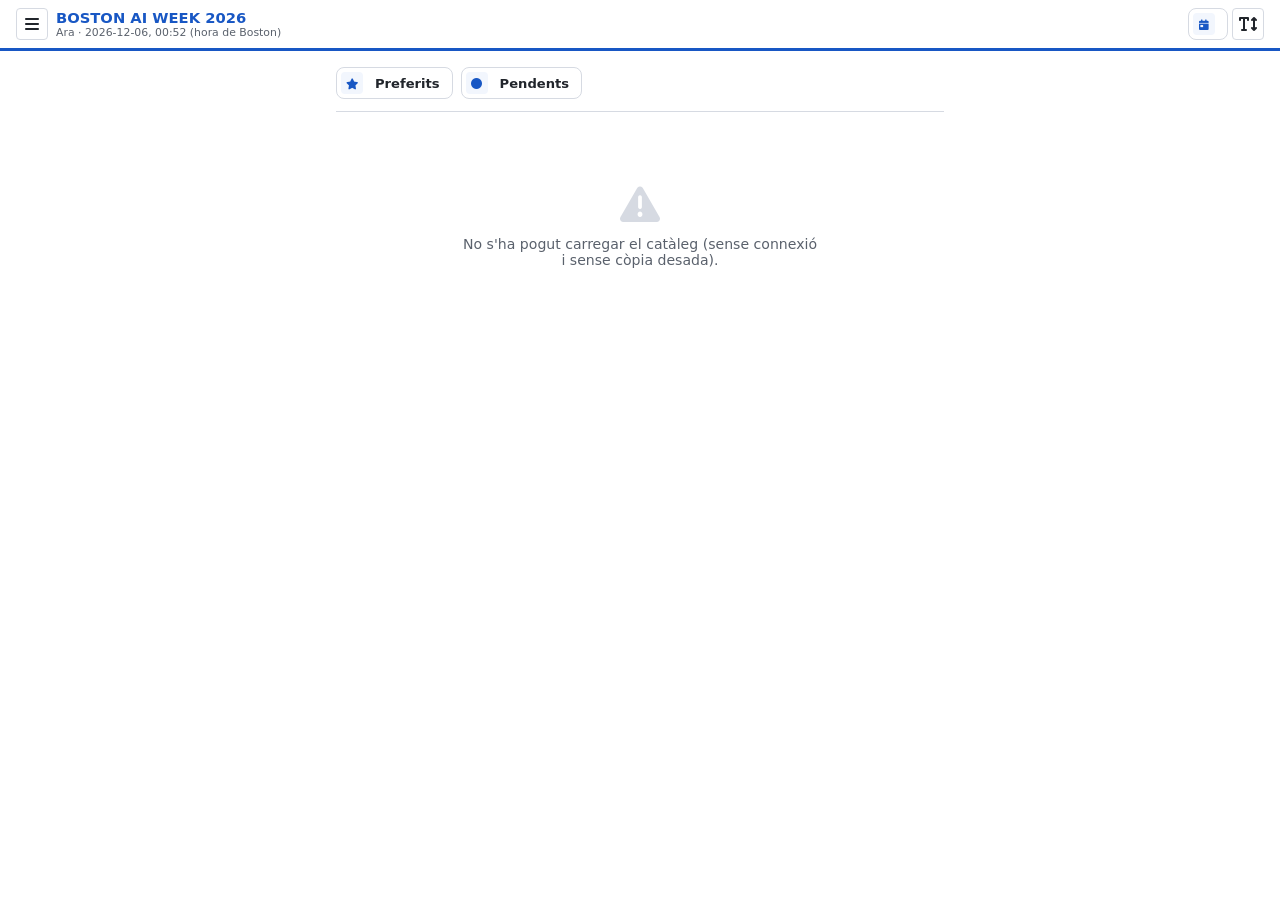
==== index.html @ 0d018edd "Crea l'esquelet d'aiWeekBoston (Boston AI Week 2026) Aplicacio web-vanilla mobil-first, mateix patro" ====
<!doctype html>
<html lang="ca" data-ds-skin="neutra">
<head>
  <meta charset="utf-8">
  <meta name="viewport" content="width=device-width, initial-scale=1, viewport-fit=cover">
  <title>Ara · Boston AI Week 2026</title>
  <meta name="description" content="Guia de butxaca independent (no oficial) de tots els esdeveniments de Boston AI Week 2026.">
  <link rel="manifest" href="manifest.json">
  <meta name="theme-color" content="#1857c4">
  <link rel="icon" href="assets/icons/icon.svg" type="image/svg+xml">
  <link rel="stylesheet" href="assets/fontawesome/css/all.min.css">
  <link rel="stylesheet" href="assets/css/tokens.css">
  <link rel="stylesheet" href="assets/css/skins/skin-neutra.css">
  <link rel="stylesheet" href="assets/css/base.css">
  <link rel="stylesheet" href="assets/css/layout.css">
  <link rel="stylesheet" href="assets/css/components/card.css">
  <link rel="stylesheet" href="assets/css/components/badge.css">
  <link rel="stylesheet" href="assets/css/components/status.css">
  <link rel="stylesheet" href="assets/css/components/button.css">
  <link rel="stylesheet" href="assets/css/components/empty.css">
  <link rel="stylesheet" href="assets/css/components/spinner.css">
  <link rel="stylesheet" href="assets/css/components/modal.css">
  <link rel="stylesheet" href="assets/css/components/tabbar.css">
  <link rel="stylesheet" href="assets/css/components/typography.css">
  <link rel="stylesheet" href="assets/css/app.css">
  <script src="assets/css/router.js"></script>
  <script src="assets/css/components/modal.js"></script>
  <script src="assets/css/components/tabbar.js"></script>
  <script src="js/config.js"></script>
</head>
<body>
  <a class="ds-skip-link" href="#main-content">Salta al contingut principal</a>

  <header class="aiwb-header-wrap">
    <div class="ds-site-header">
      <button class="ds-icon-button aiwb-header__menu-btn" id="btn-open-nav" type="button" aria-haspopup="dialog" aria-controls="dlg-nav" aria-label="Obre el menú de navegació">
        <i class="fa-solid fa-bars" aria-hidden="true"></i>
      </button>
      <div class="ds-site-header__text">
        <p class="ds-site-header__title">BOSTON AI WEEK 2026</p>
        <p class="ds-site-header__subtitle" id="aiwb-header-date">—</p>
      </div>
      <div class="aiwb-header__actions">
        <button class="ds-button ds-button--sm ds-button--ghost aiwb-header__date-btn" id="btn-open-plan" type="button" aria-haspopup="dialog" aria-controls="dlg-plan">
          <i class="fa-solid fa-calendar-day" aria-hidden="true"></i>
          <span class="aiwb-sr-only">Mode Ara / Planificar</span>
        </button>
        <button class="ds-icon-button aiwb-header__fontsize-btn" id="btn-fontsize" type="button" aria-label="Augmenta la mida de la lletra">
          <i class="fa-solid fa-text-height" aria-hidden="true"></i>
        </button>
      </div>
    </div>
  </header>

  <main id="main-content" class="ds-main" tabindex="-1">

    <div class="aiwb-filters" role="group" aria-label="Filtres" style="padding:0 0 var(--ds-space-3);">
      <button class="ds-button ds-button--sm ds-button--ghost" id="btn-filter-preferits" type="button">
        <i class="fa-solid fa-star" aria-hidden="true"></i> Preferits
      </button>
      <button class="ds-button ds-button--sm ds-button--ghost" id="btn-filter-pendents" type="button">
        <i class="fa-solid fa-circle" aria-hidden="true"></i> Pendents
      </button>
    </div>

    <div id="aiwb-ara-list" aria-live="polite">
      <p class="ds-text ds-text--sm ds-text--muted">Carregant el catàleg…</p>
    </div>

  </main>

  <!-- Tabbar amagada temporalment (app.css .ds-tabbar) — substituïda pel
       menú hamburguesa (#dlg-nav, més avall). Es deixa el codi tal com
       és per poder-la reactivar sense refer-la. -->
  <nav class="ds-tabbar" aria-label="Navegació principal">
    <a class="ds-tabbar__item" data-tab="explora" href="explora.html"><i class="fa-solid fa-magnifying-glass" aria-hidden="true"></i><span>Explora</span></a>
    <a class="ds-tabbar__item" data-tab="index" href="index.html"><i class="fa-solid fa-bolt" aria-hidden="true"></i><span>Ara</span></a>
    <a class="ds-tabbar__item" data-tab="ruta" href="ruta.html"><i class="fa-solid fa-route" aria-hidden="true"></i><span>Ruta<span class="ds-tabbar__badge" id="aiwb-route-badge" hidden>0</span></span></a>
    <a class="ds-tabbar__item" data-tab="mapa" href="mapa.html"><i class="fa-solid fa-map" aria-hidden="true"></i><span>Mapa</span></a>
  </nav>

  <dialog class="ds-modal ds-modal--sm" id="dlg-nav" aria-labelledby="dlg-nav-title">
    <div class="ds-modal__header">
      <p class="ds-modal__title" id="dlg-nav-title">Menú</p>
      <button class="ds-icon-button" data-ds-modal-close aria-label="Tanca"><i class="fa-solid fa-xmark" aria-hidden="true"></i></button>
    </div>
    <div class="ds-modal__body">
      <nav class="aiwb-nav-menu" aria-label="Navegació principal">
        <a class="aiwb-nav-menu__item" data-nav-page="explora" href="explora.html">
          <span class="aiwb-nav-menu__icon"><i class="fa-solid fa-magnifying-glass" aria-hidden="true"></i></span>
          <span class="aiwb-nav-menu__text">
            <span class="aiwb-nav-menu__title">Explora</span>
            <span class="aiwb-nav-menu__desc">Cerca i filtra tot el catàleg d'esdeveniments.</span>
          </span>
        </a>
        <a class="aiwb-nav-menu__item" data-nav-page="index" href="index.html">
          <span class="aiwb-nav-menu__icon"><i class="fa-solid fa-bolt" aria-hidden="true"></i></span>
          <span class="aiwb-nav-menu__text">
            <span class="aiwb-nav-menu__title">Ara</span>
            <span class="aiwb-nav-menu__desc">Què comença aviat, què està en curs i què ha acabat avui.</span>
          </span>
        </a>
        <a class="aiwb-nav-menu__item" data-nav-page="ruta" href="ruta.html">
          <span class="aiwb-nav-menu__icon"><i class="fa-solid fa-route" aria-hidden="true"></i></span>
          <span class="aiwb-nav-menu__text">
            <span class="aiwb-nav-menu__title">Ruta</span>
            <span class="aiwb-nav-menu__desc">La teva selecció d'esdeveniments, agrupada per seu i amb un ordre suggerit.</span>
          </span>
        </a>
        <a class="aiwb-nav-menu__item" data-nav-page="mapa" href="mapa.html">
          <span class="aiwb-nav-menu__icon"><i class="fa-solid fa-map" aria-hidden="true"></i></span>
          <span class="aiwb-nav-menu__text">
            <span class="aiwb-nav-menu__title">Mapa</span>
            <span class="aiwb-nav-menu__desc">Totes les seus amb coordenades verificades.</span>
          </span>
        </a>
      </nav>
    </div>
  </dialog>

  <dialog class="ds-modal ds-modal--sm" id="dlg-plan" aria-labelledby="dlg-plan-title">
    <div class="ds-modal__header">
      <p class="ds-modal__title" id="dlg-plan-title">Ara o planificar?</p>
      <button class="ds-icon-button" data-ds-modal-close aria-label="Tanca"><i class="fa-solid fa-xmark" aria-hidden="true"></i></button>
    </div>
    <div class="ds-modal__body">
      <div class="aiwb-plan-toggle" role="group" aria-label="Mode">
        <button class="ds-button ds-button--sm" id="btn-mode-ara" type="button">Ara</button>
        <button class="ds-button ds-button--sm ds-button--ghost" id="btn-mode-planificar" type="button">Planificar</button>
      </div>
      <div class="aiwb-plan-fields" id="aiwb-plan-fields" hidden>
        <div>
          <label class="ds-text ds-text--sm" for="aiwb-plan-date">Data</label>
          <input class="ds-input" type="date" id="aiwb-plan-date">
        </div>
        <div>
          <label class="ds-text ds-text--sm" for="aiwb-plan-time">Hora</label>
          <input class="ds-input" type="time" id="aiwb-plan-time">
        </div>
      </div>
      <p class="ds-text ds-text--sm ds-text--muted" style="margin-top:var(--ds-space-3);">Totes les hores són de Boston (America/New_York), independentment del teu dispositiu.</p>
    </div>
  </dialog>

  <dialog class="ds-modal ds-modal--fit" id="dlg-fitxa" aria-labelledby="dlg-fitxa-title">
    <div class="ds-modal__header">
      <p class="ds-modal__title" id="dlg-fitxa-title">Fitxa d'esdeveniment</p>
      <button class="ds-icon-button" data-ds-modal-close aria-label="Tanca"><i class="fa-solid fa-xmark" aria-hidden="true"></i></button>
    </div>
    <div class="ds-modal__body" id="dlg-fitxa-body"></div>
  </dialog>

  <script src="js/fontsize.js"></script>
  <script src="js/navmenu.js"></script>
  <script src="js/ara.js"></script>
</body>
</html>
---- assets/css/tokens.css ----
/* ============================================================
   design-system / tokens.css
   Tokens estructurals compartits (espaiat, radi, ombra, tipografia
   de reserva, transició). NO conté color — el color el defineix
   cada skin (veure skins/), perquè és el que canvia d'identitat
   visual entre apps. Carregar SEMPRE abans d'una skin.
   ============================================================ */

:root {
  /* Escala d'espaiat — substitueix les mesures ad-hoc trobades a
     cada app (px/em barrejats a mapaActes, rem inconsistent a la
     resta). Un sol nom per pas, en rem. */
  --ds-space-1: 0.25rem;
  --ds-space-2: 0.5rem;
  --ds-space-3: 0.75rem;
  --ds-space-4: 1rem;
  --ds-space-5: 1.25rem;
  --ds-space-6: 1.5rem;
  --ds-space-8: 2rem;
  --ds-space-10: 2.5rem;
  --ds-space-12: 3rem;

  /* Escala de radi — basada en justificacioGeneralitat/www (la més
     completa trobada a l'inventari), amb --ds-radius-pill afegit
     per a badges en forma de píndola. */
  --ds-radius-sm: 4px;
  --ds-radius: 8px;
  --ds-radius-lg: 16px;
  --ds-radius-pill: 999px;

  /* Ombres */
  --ds-shadow-sm: 0 1px 4px rgba(0, 0, 0, 0.08);
  --ds-shadow: 0 2px 12px rgba(0, 0, 0, 0.12);
  --ds-shadow-lg: 0 8px 32px rgba(0, 0, 0, 0.16);

  /* Transicions */
  --ds-transition: 180ms ease;

  /* Duotone (Font Awesome Pro) — opacitat de la capa secundària. FA usa 0.4
     per defecte; 0.38 lliga una mica millor amb les capses d'icona. La skin
     fosca la puja (veure skins/skin-contrast.css). Única variable de runtime
     de FA que el design-system fixa; no afecta fa-solid/fa-regular. */
  --fa-secondary-opacity: 0.38;

  /* Tipografia — valor de reserva neutre; cada skin el pot
     sobreescriure (p. ex. skin-ajuntament usa 'Assistant'). */
  --ds-font: system-ui, -apple-system, BlinkMacSystemFont, 'Segoe UI', sans-serif;
  --ds-font-mono: ui-monospace, 'Cascadia Code', 'Consolas', 'SFMono-Regular', 'Menlo', monospace;

  /* Amplada màxima de contingut, per a l'esquelet de pàgina
     (layout.css) — mateix valor que fa servir s360_eix1_seu. */
  --ds-content-max-width: 860px;
}
---- assets/css/skins/skin-neutra.css ----
/* ============================================================
   design-system / skins / skin-neutra.css
   Skin per defecte per a eines personals (ControlDePresencia,
   _panell): blaus/grisos neutres, font de sistema, amb variant
   fosca (basat en el dark mode ja existent a _panell/style.css,
   l'única app amb aquesta implementació).

   Cada regla va sota :root[data-ds-skin="neutra"] perquè
   skin.js pugui alternar skins en calent sense recarregar la
   pàgina (només cal tenir totes les skins carregades i canviar
   l'atribut data-ds-skin de <html>).
   ============================================================ */

:root[data-ds-skin="neutra"] {
  --ds-font: system-ui, -apple-system, BlinkMacSystemFont, 'Segoe UI', sans-serif;

  --ds-color-bg: #eef0f4;
  --ds-color-surface: #ffffff;
  --ds-color-surface-alt: #e7ebf3;
  --ds-color-text: #21252b;
  --ds-color-muted: #5a616c;
  --ds-color-border: #d6dae2;

  --ds-color-primary: #1857c4;
  --ds-color-primary-dark: #0d2a5c;
  --ds-color-primary-light: #e3edfc;
  --ds-color-primary-xlight: #f2f6fd;
  --ds-color-ink-on-primary: #ffffff;

  --ds-color-accent: #e2650f;
  --ds-color-accent-bg: #fdeade;

  /* Verd triat perquè coincideix, de manera independent, amb
     _panell (--running) i amb justificacioGeneralitat/www
     (--c-success) — senyal fiable de "verd d'èxit" real. */
  --ds-color-success: #2e7d32;
  --ds-color-success-bg: #e8f5e9;

  --ds-color-warning: #b64f0a;
  --ds-color-warning-bg: #fdeade;

  /* ControlDePresencia feia servir el mateix to per warning i
     danger; aquí es diferencien amb un vermell real (com
     justificacioGeneralitat/www), disponible per si mai cal. */
  --ds-color-danger: #b3261e;
  --ds-color-danger-bg: #fbe9e7;

  --ds-focus-ring: 0 0 0 3px rgba(24, 87, 196, 0.35);
}

@media (prefers-color-scheme: dark) {
  :root[data-ds-skin="neutra"] {
    --ds-color-bg: #16181d;
    --ds-color-surface: #1f2228;
    --ds-color-surface-alt: #262a31;
    --ds-color-text: #eeeeee;
    --ds-color-muted: #999999;
    --ds-color-border: #333333;

    --ds-color-primary-light: #1c2c47;
    --ds-color-primary-xlight: #182335;

    --ds-color-success-bg: #16281a;
    --ds-color-warning-bg: #33220f;
    --ds-color-danger-bg: #331615;

    --ds-focus-ring: 0 0 0 3px rgba(93, 149, 231, 0.45);
  }
}
---- assets/css/base.css ----
/* ============================================================
   design-system / base.css
   Reset mínim + estils d'element natiu. Depèn de tokens.css i
   d'una skin ja carregada (usa variables --ds-color-*).
   ============================================================ */

* {
  box-sizing: border-box;
}

html {
  background: var(--ds-color-bg);
}

body {
  margin: 0;
  font-family: var(--ds-font);
  color: var(--ds-color-text);
  background: var(--ds-color-bg);
  min-height: 100vh;
  display: flex;
  flex-direction: column;
}

a {
  color: inherit;
}

/* Codi. `pre` i `code` en monoespai; un `<code>` inline «pelat» (fora
   d'un `<pre>`) ja queda com una etiqueta amb fons subtil — mateix
   aspecte que .ds-code (components/typography.css). Els blocs multilínia
   fan servir .ds-code-block (components/code.css). */
code,
kbd,
samp,
pre {
  font-family: var(--ds-font-mono);
}

:not(pre) > code {
  font-size: 0.86em;
  padding: 0.12em 0.4em;
  border-radius: var(--ds-radius-sm);
  /* Relatiu al color del text del context: chip gris sobre fons clar,
     chip translúcid clar sobre fons de color (peu, .ds-panel--solid…). */
  background: color-mix(in srgb, currentColor 8%, transparent);
  border: 1px solid color-mix(in srgb, currentColor 18%, transparent);
}

button,
select,
input,
textarea {
  font: inherit;
}

button,
select,
input {
  border-radius: var(--ds-radius-sm);
}

button:focus-visible,
select:focus-visible,
input:focus-visible,
a:focus-visible,
summary:focus-visible {
  outline: none;
  box-shadow: var(--ds-focus-ring);
}

/* Enllaç "Salta al contingut" — patró ja present a
   ControlDePresencia (main.css), generalitzat aquí. */
.ds-skip-link {
  position: absolute;
  left: -9999px;
  top: var(--ds-space-4);
  z-index: 1000;
  background: var(--ds-color-primary);
  color: var(--ds-color-ink-on-primary);
  padding: var(--ds-space-3) var(--ds-space-4);
  border-radius: var(--ds-radius-sm);
}

.ds-skip-link:focus {
  left: var(--ds-space-4);
}
---- assets/css/layout.css ----
/* ============================================================
   design-system / layout.css
   Esquelet de pàgina — modelat sobre s360_eix1_seu/index.html
   (secció 9.1 de l'anàlisi): barra utilitària, capçalera amb
   logotip, breadcrumb, títol de pàgina, contenidor principal i
   peu. No conté components solts (targetes, botons...) — això
   viu a components/.
   ============================================================ */

/* ── Barra utilitària superior ─────────────────────────────── */
.ds-topbar {
  background: var(--ds-color-primary-light);
  font-size: 0.82rem;
  padding: var(--ds-space-2) var(--ds-space-6);
  display: flex;
  justify-content: flex-end;
  gap: var(--ds-space-6);
}

.ds-topbar a {
  color: var(--ds-color-primary-dark);
  text-decoration: none;
  font-weight: 600;
}

.ds-topbar a:hover {
  text-decoration: underline;
}

/* Contingut estàndard de la topbar, farcit per `topbar.js` (selector
   de skin + avatar + botó de sortir). Marcatge: un únic
   <div class="ds-topbar" data-ds-topbar ...></div>. */
.ds-topbar__skin-switcher {
  display: inline-flex;
  gap: var(--ds-space-2);
}

.ds-topbar__skin-btn {
  background: transparent;
  border: 1px solid transparent;
  color: var(--ds-color-primary-dark);
  font: inherit;
  font-weight: 600;
  font-size: 0.82rem;
  padding: var(--ds-space-1) var(--ds-space-2);
  border-radius: var(--ds-radius-sm);
  cursor: pointer;
}

.ds-topbar__skin-btn:hover {
  text-decoration: underline;
}

.ds-topbar__skin-btn.is-active {
  background: var(--ds-color-primary);
  color: var(--ds-color-ink-on-primary);
  text-decoration: none;
}

.ds-topbar__user {
  display: inline-flex;
  align-items: center;
  gap: var(--ds-space-2);
}

/* Botó de sortir: més petit que .ds-icon-button per defecte, perquè
   faci joc amb l'avatar --sm (28px) del seu costat. */
.ds-topbar__logout {
  width: 28px;
  height: 28px;
  font-size: 0.75rem;
}

/* ── Capçalera del lloc ────────────────────────────────────── */
.ds-site-header {
  background: var(--ds-color-surface);
  border-bottom: 3px solid var(--ds-color-primary);
  padding: var(--ds-space-4) var(--ds-space-6);
  display: flex;
  align-items: center;
  gap: var(--ds-space-4);
}

.ds-site-header__logo-wrap {
  display: inline-flex;
  align-items: center;
  justify-content: center;
  background: var(--ds-color-primary);
  border-radius: var(--ds-radius-sm);
  padding: var(--ds-space-2) var(--ds-space-3);
  min-width: 50px;
  min-height: 42px;
  flex-shrink: 0;
}

.ds-site-header__logo {
  height: 26px;
  width: auto;
  display: block;
}

.ds-site-header__text {
  border-left: 1px solid var(--ds-color-border);
  padding-left: var(--ds-space-4);
}

.ds-site-header__title {
  margin: 0;
  font-size: 1rem;
  font-weight: 700;
  color: var(--ds-color-primary);
  line-height: 1.2;
}

.ds-site-header__subtitle {
  margin: 0;
  font-size: 0.8rem;
  color: var(--ds-color-muted);
  font-weight: 300;
}

/* ── Breadcrumb ────────────────────────────────────────────── */
.ds-breadcrumb {
  background: var(--ds-color-surface);
  padding: var(--ds-space-2) var(--ds-space-6);
  font-size: 0.8rem;
  color: var(--ds-color-muted);
  border-bottom: 1px solid var(--ds-color-border);
}

.ds-breadcrumb a {
  color: var(--ds-color-primary);
  text-decoration: none;
}

.ds-breadcrumb a:hover {
  text-decoration: underline;
}

.ds-breadcrumb__sep {
  margin: 0 var(--ds-space-2);
}

/* ── Contenidor principal ──────────────────────────────────── */
.ds-main {
  flex: 1;
  max-width: var(--ds-content-max-width);
  width: 100%;
  margin: var(--ds-space-8) auto;
  padding: 0 var(--ds-space-4);
  display: flex;
  flex-direction: column;
  gap: var(--ds-space-6);
}

/* Variant d'amplada completa: el contingut ocupa tot l'ample del
   viewport amb marges laterals fixos, en lloc de quedar centrat en una
   columna de --ds-content-max-width. Per a pàgines amb taules amples,
   editors costat a costat, dashboards, etc. (patró usat abans per
   estilguia amb un override cru; ara és aquest modificador). */
.ds-main--wide {
  max-width: none;
  margin-top: var(--ds-space-3);
  margin-bottom: var(--ds-space-8);
  padding-left: var(--ds-space-12);
  padding-right: var(--ds-space-12);
}

/* Si una pàgina --wide porta barra lateral (.ds-layout), la barra queda
   gairebé enganxada a la vora esquerra del viewport. */
.ds-main--wide:has(> .ds-layout) {
  padding-left: var(--ds-space-2);
}

@media (max-width: 720px) {
  .ds-main--wide {
    padding-left: var(--ds-space-4);
    padding-right: var(--ds-space-4);
  }
}

/* Shell pla «a sang» — shell PER DEFECTE de les apps d'eina / dashboard / editor (README §
   "Shell pla per a apps d'eina"): el contingut omple tot l'ample sota el chrome, sense marge ni
   padding, sense targetes; les zones (barres laterals + àrea central) s'enganxen entre elles i
   al menú de dalt, separades només per un traç vertical fi que va SEMPRE de dalt (chrome) fins a
   baix. El .ds-main centrat (o --wide) queda per a pàgines de lectura / formularis / graella de
   targetes.

   DUES MODALITATS, segons si la pàgina porta <footer class="ds-footer"> a continuació:
   · SENSE peu (app d'eina "pura", p. ex. un editor): el <body> es fixa a l'alçada del viewport
     i cada zona fa scroll INTERN — el traç no s'escurça mai perquè el shell no s'allarga.
   · AMB peu: scroll de pàgina normal, el peu queda a sota; el `flex: 1` de .ds-main--flush +
     .ds-zones estira les columnes de sota el chrome fins al peu encara que el contingut sigui
     curt (les barres laterals van «a sang» amb el chrome i el peu). El traç arriba igualment
     de dalt a baix perquè les columnes estan estirades (align-items: stretch).

   Selector `.ds-main.ds-main--flush` (doble classe, a diferència de `.ds-main--wide`) a
   propòsit: hi ha apps que sobreescriuen `.ds-main` sencer al seu `app.css` (p. ex. `estilguia`),
   i un modificador d'una sola classe hi perdria per ordre de font. */
.ds-main.ds-main--flush {
  max-width: none;
  margin: 0;
  padding: 0;
  gap: 0;
  background: var(--ds-color-surface);
  /* `flex: 1` (heretat de .ds-main): quan el contingut és curt, el <main> omple tot l'espai de
     sota el chrome fins al peu — les barres laterals van «a sang» amb el chrome i el peu. Quan
     el contingut és llarg, creix i el peu baixa. */
}

/* Graella de zones dins .ds-main--flush. Per defecte, tantes columnes iguals com zones; una app
   fixa amplades pròpies posant `--ds-zones-columns` (inline o en una classe pròpia), p. ex.
   `--ds-zones-columns: 320px minmax(0, 1fr) 320px` per a dos rails laterals fixos.
   `align-items: stretch` estira totes les columnes a la mateixa alçada → el traç separador
   arriba SEMPRE de dalt (chrome) fins a baix (peu). */
.ds-zones {
  display: grid;
  flex: 1;
  gap: 0;
  align-items: stretch;
  grid-auto-flow: column;
  grid-auto-columns: minmax(0, 1fr);
  grid-template-columns: var(--ds-zones-columns, none);
}

/* Cada columna del shell pla. El traç separador va SOBRE .ds-zone (el contenidor de la columna),
   mai sobre un bloc intern — així la línia és contínua encara que la zona apili sub-seccions
   (p. ex. una barra d'eines sobre un canvas). Cap fons ni vora de targeta. */
.ds-zone {
  min-width: 0;
  padding: var(--ds-space-6);
}

/* Zona de contingut amb ritme vertical automàtic entre els seus blocs
   directes (títol, paràgrafs, seccions, graelles…) — perquè una pàgina
   de lectura dins el shell pla no quedi enganxada sense haver
   d'embolcallar-ho tot en .stack. Opt-in perquè les zones que
   gestionen el propi layout (flex/grid amb gap, com les barres d'eines
   d'un editor) no s'hi vegin afectades. */
.ds-zone--flow > * + * {
  margin-top: var(--ds-space-5);
}

.ds-zone--flow > :is(h1, h2, h3, .ds-heading, .ds-page-title) + * {
  margin-top: var(--ds-space-3);
}

/* Zona que conté una llista de navegació «a sang» (.ds-toc / .ds-sidebar__list): sense padding,
   així les vores i el hover de cada fila arriben d'extrem a extrem de la columna. Els blocs que
   no són llista (un títol, un peu) es paddegen ells mateixos. */
.ds-zone--nav {
  padding: 0;
}

.ds-zone + .ds-zone {
  border-left: 1px solid var(--ds-color-border);
}

/* ── Zones redimensionables (opt-in: zones-resize.js) ──────────
   Amb data-ds-zones-resizable, `zones-resize.js` insereix un tirador
   .ds-zones__resize-handle sobre cada traç que separa una columna px
   d'una de flexible. El traç el dibuixa el ::before del tirador (no
   el border de .ds-zone, que s'amaga) perquè s'il·lumini en fer
   hover / arrossegar. */
.ds-zones[data-ds-zones-resizable] {
  position: relative;
}

.ds-zones[data-ds-zones-resizable] > .ds-zone + .ds-zone {
  border-left-color: transparent;
}

.ds-zones__resize-handle {
  position: absolute;
  top: 0;
  bottom: 0;
  width: 11px;
  margin-left: -5px;
  padding: 0;
  border: 0;
  background: transparent;
  cursor: col-resize;
  z-index: 5;
  touch-action: none;
}

.ds-zones__resize-handle::before {
  content: '';
  position: absolute;
  top: 0;
  bottom: 0;
  left: 5px;
  width: 1px;
  background: var(--ds-color-border);
  transition: background var(--ds-transition), width var(--ds-transition), left var(--ds-transition);
}

.ds-zones__resize-handle:hover::before,
.ds-zones__resize-handle:focus-visible::before,
.ds-zones__resize-handle.is-dragging::before {
  background: var(--ds-color-primary);
  width: 3px;
  left: 4px;
}

.ds-zones__resize-handle:focus-visible {
  outline: none;
}

/* Botó rodó per plegar / desplegar el primer rail. Se situa sobre el
   traç, a prop de dalt; quan el rail està plegat, es queda enganxat a
   la vora esquerra. */
.ds-zones__toggle {
  position: absolute;
  top: var(--ds-space-4);
  transform: translateX(-50%);
  z-index: 6;
  width: 24px;
  height: 24px;
  display: inline-flex;
  align-items: center;
  justify-content: center;
  padding: 0;
  border: 1px solid var(--ds-color-border);
  border-radius: 50%;
  background: var(--ds-color-surface);
  color: var(--ds-color-muted);
  font-size: 10px;
  cursor: pointer;
  transition: color var(--ds-transition), border-color var(--ds-transition), left var(--ds-transition);
}

.ds-zones__toggle:hover,
.ds-zones__toggle:focus-visible {
  color: var(--ds-color-primary);
  border-color: var(--ds-color-primary);
  outline: none;
}

.ds-zone.is-collapsed {
  padding: 0;
  overflow: hidden;
}

/* Amb un rail plegat, el traç torna a ser visible entre la vora i el
   contingut (ja no hi ha tirador que el dibuixi), i la zona de
   contingut es desplaça cap a dins perquè el botó rodó (enganxat a la
   vora) no li trepitgi el títol. Primer rail plegat → la zona SEGÜENT;
   rail dret plegat → la zona ANTERIOR (`:has(+ .is-collapsed)`). */
.ds-zones[data-ds-zones-resizable] > .ds-zone.is-collapsed + .ds-zone {
  border-left-color: var(--ds-color-border);
  padding-left: var(--ds-space-10);
}
.ds-zones[data-ds-zones-resizable] > .ds-zone:has(+ .ds-zone.is-collapsed) {
  padding-right: var(--ds-space-10);
}

@media (max-width: 960px) {
  .ds-zones__resize-handle,
  .ds-zones__toggle {
    display: none;
  }

  /* Sota 960px les zones s'apilen: el "plegat" no té sentit, es mostra. */
  .ds-zone.is-collapsed {
    padding: var(--ds-space-6);
    overflow: visible;
  }

  .ds-zones[data-ds-zones-resizable] > .ds-zone.is-collapsed + .ds-zone {
    padding-left: var(--ds-space-6);
  }
}

/* Shell pla SENSE <footer class="ds-footer"> (app d'eina "pura", p. ex. un editor a pantalla
   completa): el <body> es fixa a l'alçada del viewport i cada zona fa scroll INTERN, en lloc que
   una zona alta allargui la pàgina. Amb peu (cas per defecte de les plantilles) aquest bloc no
   s'aplica: la pàgina fa scroll normal i el peu queda a sota. Requereix que .ds-main--flush sigui
   fill directe del <body>. Mateix ús de :has() que .ds-main--wide:has(> .ds-layout). */
body:has(> .ds-main.ds-main--flush):not(:has(> .ds-footer)) {
  height: 100vh;
  overflow: hidden;
}

body:has(> .ds-main.ds-main--flush):not(:has(> .ds-footer)) > .ds-main.ds-main--flush,
body:has(> .ds-main.ds-main--flush):not(:has(> .ds-footer)) .ds-zones {
  min-height: 0;
}

/* Sense peu, la fila del grid de zones ha de ser EXACTAMENT l'alçada del contenidor (no `auto`,
   que creixeria amb el contingut de la columna més alta i deixaria les zones sense alçada
   acotada). Així `.ds-zone { overflow-y: auto }` — i qualsevol cadena flex interna d'una zona
   (p. ex. un `.ds-accordion` amb una secció que ha d'omplir i fer scroll) — funciona. */
body:has(> .ds-main.ds-main--flush):not(:has(> .ds-footer)) .ds-zones {
  grid-auto-rows: minmax(0, 1fr);
}

body:has(> .ds-main.ds-main--flush):not(:has(> .ds-footer)) .ds-zone {
  min-height: 0;
  overflow-y: auto;
}

@media (max-width: 960px) {
  body:has(> .ds-main.ds-main--flush):not(:has(> .ds-footer)) {
    height: auto;
    overflow: visible;
  }

  body:has(> .ds-main.ds-main--flush):not(:has(> .ds-footer)) .ds-zone {
    overflow-y: visible;
  }

  .ds-zones {
    grid-auto-flow: row;
    grid-template-columns: 1fr;
    /* Files a l'alçada del seu contingut, no estirades per omplir el shell
       (evita espai buit sota una zona curta quan s'apilen). */
    align-content: start;
  }

  .ds-zone + .ds-zone {
    border-left: none;
    border-top: 1px solid var(--ds-color-border);
  }
}

/* ── Títol de pàgina ───────────────────────────────────────── */
.ds-page-title {
  margin: 0;
  font-size: 1.35rem;
  font-weight: 700;
  color: var(--ds-color-primary);
  padding-bottom: var(--ds-space-2);
  border-bottom: 2px solid var(--ds-color-primary-light);
}

/* Variant "hero": el títol d'una capçalera centrada i destacada
   (p. ex. la primera pantalla d'una home-page), sense la vora
   inferior de separació (ja no hi ha contingut de pàgina a sota
   immediatament) i una mica més gran. Combina amb
   .ds-page-subtitle--hero. */
.ds-page-title--hero {
  font-size: 2.1rem;
  border-bottom: none;
  margin-top: var(--ds-space-3);
}

.ds-page-subtitle--hero {
  font-size: 1rem;
}

.ds-page-subtitle {
  margin: var(--ds-space-1) 0 0;
  font-size: 0.9rem;
  color: var(--ds-color-muted);
  font-weight: 300;
}

/* El subtítol forma part del bloc del títol: separació fixa de
   var(--ds-space-2) sigui quin sigui el context (dins .ds-main centrat,
   dins una .ds-zone del shell pla, dins una .ds-card…). */
.ds-page-title + .ds-page-subtitle {
  margin-top: var(--ds-space-2);
}

/* Dins de .ds-main (flex amb gap: var(--ds-space-6)) cal cancel·lar
   aquest gap perquè el resultat sigui el mateix var(--ds-space-2). */
.ds-main > .ds-page-title + .ds-page-subtitle {
  margin-top: calc(var(--ds-space-2) - var(--ds-space-6));
}

/* ── Peu institucional ─────────────────────────────────────── */
.ds-footer {
  background: var(--ds-color-primary);
  color: rgba(255, 255, 255, 0.85);
  padding: var(--ds-space-5) var(--ds-space-6);
  font-size: 0.78rem;
  font-weight: 300;
  text-align: center;
}

.ds-footer a {
  color: rgba(255, 255, 255, 0.9);
}

.ds-footer strong {
  color: #ffffff;
  font-weight: 700;
}

/* ── Transicions de navegació ────────────────────────────────
   `router.js` (opcional) canvia de pàgina sense recàrrega dins
   document.startViewTransition(); quan cau a la navegació completa
   (pla B, o sense router.js), aquesta regla fa el mateix crossfade
   entre documents (View Transitions MPA). El chrome porta
   view-transition-name propi perquè es mantingui fix (no fa fade); només
   #main-content fa la transició. Els navegadors sense View Transitions
   ignoren tot això i fan navegació normal. */
@view-transition {
  navigation: auto;
}

.ds-topbar { view-transition-name: ds-vt-topbar; }
.ds-site-header { view-transition-name: ds-vt-site-header; }
.ds-nav { view-transition-name: ds-vt-nav; }
.ds-breadcrumb { view-transition-name: ds-vt-breadcrumb; }
.ds-footer { view-transition-name: ds-vt-footer; }
#main-content { view-transition-name: ds-vt-main; }

@media (prefers-reduced-motion: reduce) {
  ::view-transition-group(*),
  ::view-transition-old(*),
  ::view-transition-new(*) {
    animation-duration: 1ms !important;
  }
}

/* ── Layout amb barra(es) lateral(s) — opcional ───────────────
   NO forma part de l'esquelet obligatori de pàgina: és un patró
   addicional que una pàgina activa només quan ho necessita (p. ex.
   un catàleg amb navegació i configuració persistents als costats
   del contingut principal). S'usa dins de .ds-main. */
.ds-layout {
  display: grid;
  grid-template-columns: minmax(200px, 260px) minmax(0, 1fr);
  gap: var(--ds-space-6);
  align-items: start;
}

.ds-layout--both-sides {
  grid-template-columns: minmax(200px, 260px) minmax(0, 1fr) minmax(180px, 220px);
}

/* Barra lateral a la dreta en lloc de l'esquerra — mateixes columnes
   que .ds-layout però invertides. No cal canviar l'ordre dels fills a
   l'HTML: `order` s'encarrega de la posició visual. */
.ds-layout--sidebar-right {
  grid-template-columns: minmax(0, 1fr) minmax(200px, 260px);
}

.ds-layout--sidebar-right > .ds-layout__aside {
  order: 2;
}

.ds-layout__aside {
  position: sticky;
  top: var(--ds-space-4);
  display: flex;
  flex-direction: column;
  gap: var(--ds-space-3);
}

@media (max-width: 860px) {
  .ds-layout,
  .ds-layout--both-sides {
    grid-template-columns: 1fr;
  }

  .ds-layout__aside {
    position: static;
  }
}

/* ── Menú de navegació principal — opcional ────────────────────
   Barra amb elements icona+text, típicament sota .ds-breadcrumb (o
   sota .ds-site-header si la pàgina no té breadcrumb). No forma part
   de l'esquelet obligatori. Funciona amb <a> o <button> indistintament
   — .ds-nav__link és una classe, no depèn de l'element. L'estat actiu
   és la classe .is-active (afegida per JS) o l'atribut nadiu
   [aria-current="page"] si l'app ja el fa servir per a un altre motiu. */
.ds-nav {
  display: flex;
  width: 100%;
  background: var(--ds-color-surface);
  border-bottom: 1px solid var(--ds-color-border);
}

.ds-nav__link {
  display: inline-flex;
  align-items: center;
  gap: var(--ds-space-2);
  padding: var(--ds-space-3) var(--ds-space-4);
  margin-bottom: -1px;
  background: none;
  border: none;
  border-bottom: 2px solid transparent;
  color: var(--ds-color-muted);
  text-decoration: none;
  font: inherit;
  font-weight: 600;
  font-size: 0.88rem;
  cursor: pointer;
  transition: color var(--ds-transition), border-color var(--ds-transition);
}

.ds-nav__link:hover {
  color: var(--ds-color-primary);
}

.ds-nav__link.is-active,
.ds-nav__link[aria-current="page"] {
  color: var(--ds-color-primary);
  border-bottom-color: var(--ds-color-primary);
}

/* ── Barra lateral de navegació — opcional ────────────────────
   Modelat originalment sobre el sidebar ad-hoc de `panell` (avui
   migrat a aquesta mateixa classe, `public/index.html`): contenidor
   amb fons ple i vora dreta (a diferència de .ds-layout__aside, que
   és transparent i pensat per a contingut lliure com un configurador).
   Pot usar-se sol o dins .ds-layout__aside quan es vol aquest aspecte
   concret (vegeu `panell` i `SeguimentDeFeines` per a exemples reals
   combinant totes dues classes al mateix element). */
.ds-sidebar {
  background: var(--ds-color-surface);
  border-right: 1px solid var(--ds-color-border);
  padding: var(--ds-space-6) var(--ds-space-4);
}

.ds-sidebar__section {
  margin-bottom: var(--ds-space-5);
}

.ds-sidebar__section-title {
  display: block;
  font-size: 0.68rem;
  text-transform: uppercase;
  letter-spacing: 0.05em;
  color: var(--ds-color-muted);
  padding: 0 var(--ds-space-3);
  margin-bottom: var(--ds-space-2);
}

/* Variant per a una secció que aparella un títol amb un paràgraf
   descriptiu a sota (en lloc d'etiquetar una llista, com fa
   .ds-sidebar__section-title) — p. ex. una barra lateral que explica
   què conté cada categoria. El títol ha de destacar clarament per
   damunt del text: mida i pes més alts, color ple (no mig-to com
   .ds-sidebar__section-title, que és una etiqueta discreta). Fet
   servir per primer cop a `panell` (barres de "Taules mestres" i
   "Diagnòstic", 2026-08-26). */
.ds-sidebar__section-heading {
  display: block;
  margin: 0 0 var(--ds-space-1);
  padding: 0 var(--ds-space-3);
  font-size: 0.85rem;
  font-weight: 700;
  /* Color primari, no --ds-color-text: mateixa convenció que
     .ds-page-title/.ds-card__title/.ds-toc__title — un títol es
     tenyeix amb el color de marca de l'skin actiu, no amb el gris
     neutre del cos del text. */
  color: var(--ds-color-primary);
}

.ds-sidebar__section-text {
  margin: 0;
  padding: 0 var(--ds-space-3);
  font-size: 0.78rem;
  color: var(--ds-color-muted);
  line-height: 1.4;
}

.ds-sidebar__list {
  display: flex;
  flex-direction: column;
  gap: 0;
}

.ds-sidebar__link {
  display: flex;
  align-items: center;
  gap: var(--ds-space-2);
  padding: var(--ds-space-2) var(--ds-space-3);
  border: none;
  border-bottom: 1px solid var(--ds-color-border);
  background: none;
  border-radius: 0;
  font: inherit;
  font-size: 0.85rem;
  color: var(--ds-color-text);
  text-decoration: none;
  text-align: left;
  cursor: pointer;
}

.ds-sidebar__list > *:last-child .ds-sidebar__link,
.ds-sidebar__link:last-child {
  border-bottom: none;
}

.ds-sidebar__link:hover {
  background: var(--ds-color-surface-alt);
}

.ds-sidebar__link.is-active {
  background: var(--ds-color-primary-light);
  color: var(--ds-color-primary);
  font-weight: 600;
}

/* ── Índex / selector de components (TOC) ─────────────────────
   Llista plana de selecció (índex de continguts, selector de
   components d'un catàleg) — a diferència de .ds-sidebar (barra de
   navegació d'app amb seccions i fons tenyit a l'actiu), aquí l'actiu
   es marca amb una ratlla esquerra de color, sense fons tenyit.
   Modificador .ds-toc--panel: variant amb caixa (vora + cantonades
   arrodonides + padding) per a usos flotants (p. ex. una barra
   lateral dins .ds-layout__aside); sense el modificador, la llista
   queda "flush" (sense caixa pròpia), pensada per anar ja dins d'un
   contenidor amb la seva pròpia vora. */
.ds-toc__title {
  display: block;
  margin: 0;
  padding: var(--ds-space-3) var(--ds-space-4);
  font-size: 1rem;
  font-weight: 700;
  color: var(--ds-color-primary);
  border-bottom: 1px solid var(--ds-color-border);
}

/* Sense padding al contenidor: així les vores (border-bottom) de cada
   .ds-toc__link arriben d'extrem a extrem de la caixa, no només fins
   al marge intern. */
.ds-toc--panel {
  background: var(--ds-color-surface);
  border: 1px solid var(--ds-color-border);
  border-radius: var(--ds-radius);
  overflow: hidden;
}

.ds-toc--panel .ds-toc__title {
  padding: var(--ds-space-2) var(--ds-space-3);
}

.ds-toc__list {
  display: flex;
  flex-direction: column;
  gap: 0;
  padding: 0;
  margin: 0;
  list-style: none;
}

.ds-toc__link {
  display: flex;
  align-items: center;
  gap: var(--ds-space-4);
  padding: var(--ds-space-2) var(--ds-space-3);
  border-left: 3px solid transparent;
  border-bottom: 1px solid var(--ds-color-border);
  color: var(--ds-color-text);
  text-decoration: none;
  font-size: 0.85rem;
}

/* Nota: .ds-toc__link:last-child NO funciona aquí (cada link és fill
   únic del seu <li>, per tant sempre és :last-child del seu propi
   pare) — cal apuntar a l'últim <li> de la llista i baixar-hi el
   link com a descendent. */
.ds-toc__list > *:last-child .ds-toc__link {
  border-bottom: none;
}

/* La icona és una .ds-icon-box (icon.css) amb --solid: fons ple del
   color primari i icona en blanc, en lloc d'una <i> solta. */
.ds-toc__link .ds-icon-box {
  flex-shrink: 0;
}

/* Bloc de text amb títol + subtítol opcional (2a línia, com un
   subtítol discret sota l'etiqueta principal). */
.ds-toc__link-text {
  display: flex;
  flex-direction: column;
  gap: 2px;
  min-width: 0;
}

.ds-toc__link-subtitle {
  font-size: 0.72rem;
  font-weight: 400;
  color: var(--ds-color-muted);
}

.ds-toc__link:hover {
  background: var(--ds-color-surface-alt);
  color: var(--ds-color-primary);
}

.ds-toc__link:focus-visible {
  outline: none;
  box-shadow: var(--ds-focus-ring);
}

.ds-toc__link.is-active,
.ds-toc__link[aria-current="page"] {
  border-left-color: var(--ds-color-primary);
  color: var(--ds-color-primary);
}

/* ── Responsive ────────────────────────────────────────────── */
@media (max-width: 520px) {
  .ds-topbar {
    justify-content: center;
  }

  .ds-site-header {
    flex-direction: column;
    align-items: flex-start;
  }

  .ds-site-header__text {
    border-left: none;
    padding-left: 0;
    border-top: 1px solid var(--ds-color-border);
    padding-top: var(--ds-space-2);
  }
}
---- assets/css/components/card.css ----
/* ============================================================
   design-system / components / card.css
   Dues famílies:
   - .ds-card: targeta genèrica de contingut (base: ControlDePresencia
     .section-card/.panel/_panell .card; variants de color:
     justificacioGeneralitat/www .info-card--primary/--accent/--success).
   - .ds-card--action: targeta amb capçalera de color + peu amb
     fletxa, model .action-card de s360_eix1_seu.
   ============================================================ */

/* ── Targeta genèrica ──────────────────────────────────────── */
.ds-card {
  background: var(--ds-color-surface);
  border: 1px solid var(--ds-color-border);
  border-radius: var(--ds-radius);
  padding: var(--ds-space-4);
  box-shadow: var(--ds-shadow-sm);
}

/* --primary/--accent/--success ja NO tenyeixen el fons de la targeta
   (2026-08-23): el fons es queda sempre blanc/surface — nomès la
   icona (.ds-icon-box, ja existent), la ratlla sota el títol
   (.ds-card__accent) i l'etiqueta de cantonada (.ds-card__badge)
   en porten el color, via la variable --ds-card-color. */
.ds-card--primary {
  --ds-card-color: var(--ds-color-primary);
}

.ds-card--accent {
  --ds-card-color: var(--ds-color-accent);
}

.ds-card--success {
  --ds-card-color: var(--ds-color-success);
}

.ds-card--warn {
  --ds-card-color: var(--ds-color-warning);
}

/* Etiqueta petita a la cantonada superior dreta (p. ex. per indicar
   la variant o un estat). Sense --ds-card-color (targeta per
   defecte) queda neutra; amb --primary/--accent/--success n'hereta
   el color automàticament. */
.ds-card__badge {
  position: absolute;
  top: var(--ds-space-4);
  right: var(--ds-space-4);
  display: inline-flex;
  align-items: center;
  gap: 0.3rem;
  padding: 0.2rem 0.6rem;
  border-radius: var(--ds-radius-pill);
  background: color-mix(in srgb, var(--ds-card-color, var(--ds-color-border)) 18%, var(--ds-color-surface));
  color: var(--ds-card-color, var(--ds-color-muted));
  font-size: 0.65rem;
  font-weight: 700;
  text-transform: uppercase;
  letter-spacing: 0.04em;
}

.ds-card__badge i {
  font-size: 0.7rem;
}

/* Ratlla curta de color sota el títol — reutilitzada també per
   .ds-card--stat com a underline de la xifra. */
.ds-card__accent {
  display: block;
  width: 28px;
  height: 3px;
  margin: var(--ds-space-1) 0 var(--ds-space-2);
  border-radius: var(--ds-radius-pill);
  background: var(--ds-card-color, var(--ds-color-primary));
}

/* Mida compacta — recuperat de .card-sm de Tabler UI
   (docs.tabler.io/ui/components/cards). */
.ds-card--sm {
  padding: var(--ds-space-3);
}

/* Barra d'estat de color a la vora — recuperat de .card-status-top/
   .card-status-start de Tabler UI. Combina amb --primary/--accent/
   --success/--warn/--danger via components/badge.css o directament
   amb var(--ds-color-*). */
.ds-card {
  position: relative;
}

.ds-card--status-top::before,
.ds-card--status-start::before {
  content: '';
  position: absolute;
  background: var(--ds-color-primary);
}

.ds-card--status-top::before {
  top: 0;
  left: 0;
  right: 0;
  height: 3px;
  border-radius: var(--ds-radius) var(--ds-radius) 0 0;
}

.ds-card--status-start::before {
  top: 0;
  left: 0;
  bottom: 0;
  width: 3px;
  border-radius: var(--ds-radius) 0 0 var(--ds-radius);
}

.ds-card__header {
  font-size: 0.8rem;
  margin: 0em 0em 0em 0.5em;
}

.ds-card__title {
  font-size: 1.2rem;
  font-weight: 700;
  color: var(--ds-color-primary);
  margin: 0 0 var(--ds-space-2);
  display: flex;
  align-items: center;
  gap: var(--ds-space-2);
}

/* Per a una capçalera de targeta amb icona en capsa de color
   (en lloc de la banda de color sencera de .ds-card--action),
   posar un <span class="ds-icon-box ..."><i class="fa-solid
   ..."></i></span> just abans del text dins .ds-card__title —
   veure components/icon.css. */

/* ── Targeta d'acció (2026-08-24: redissenyada 3a vegada) ──────
   Fons blanc al cos, capçalera I peu tenyits del color de la
   variant (--ds-card-color) — únics blocs de color de la targeta.
   Contingut centrat: capçalera amb etiqueta petita + menú kebab,
   icona circular gran centrada, títol i descripció centrats. Fa
   servir sempre --ds-card-color (com .ds-card genèrica) — combina
   amb --primary/--accent/--success/--warn. Estructura HTML:
   .ds-card__header (.ds-card__title + botó .ds-icon-button) /
   .ds-card__body (.ds-card__icon + .ds-card__title + .ds-card__accent
   + .ds-card__desc) / .ds-card__footer. */
/* Tota la targeta és clicable (2026-08-24): navega via onclick al
   mateix href que el peu .ds-card__footer (JS inline al marcatge),
   ja que el contenidor ha de ser un <div> (el botó kebab de la
   capçalera no pot anar dins d'un <a>). */
.ds-card--action {
  position: relative;
  display: flex;
  flex-direction: column;
  cursor: pointer;
  text-decoration: none;
  color: inherit;
  border-radius: var(--ds-radius);
  border: 1px solid color-mix(in srgb, var(--ds-card-color, var(--ds-color-primary)) 20%, var(--ds-color-border));
  overflow: hidden;
  background: var(--ds-color-surface);
  box-shadow: var(--ds-shadow-sm);
  text-align: left;
  transition: box-shadow var(--ds-transition), border-color var(--ds-transition), transform var(--ds-transition);
}

.ds-card--action:hover {
  box-shadow: var(--ds-shadow);
  transform: translateY(-2px);
}

/* Barra lateral esquerra, mateix patró que .ds-card--stat::before
   (més intensa que el fons de la capçalera). */
.ds-card--action::before {
  content: '';
  position: absolute;
  top: 0;
  left: 0;
  bottom: 0;
  width: 4px;
  background: color-mix(in srgb, var(--ds-card-color, var(--ds-color-primary)) 70%, var(--ds-color-surface));
}

.ds-card--action .ds-card__header {
  padding: var(--ds-space-3) var(--ds-space-3) 0;
  display: flex;
  align-items: center;
  justify-content: space-between;
  gap: var(--ds-space-2);
  text-align: left;
  background: transparent;
  color: var(--ds-card-color, var(--ds-color-primary));
}

.ds-card--action .ds-card__header .ds-card__title {
  margin: 0;
  font-size: 0.68rem;
  font-weight: 700;
  text-transform: uppercase;
  letter-spacing: 0.05em;
  color: inherit;
}

.ds-card--action .ds-card__header .ds-icon-button {
  width: 1.75rem;
  height: 1.75rem;
  border: none;
  background: transparent;
  color: inherit;
}

.ds-card--action .ds-card__icon {
  flex-shrink: 0;
  font-size: 22px;
  border-radius: 50%;
  width: 56px;
  height: 56px;
  margin: 0;
}

.ds-card__header .ds-card__title {
  margin: 0;
  color: inherit;
}

.ds-card--action .ds-card__body {
  padding: var(--ds-space-3) var(--ds-space-4) var(--ds-space-4);
  display: flex;
  flex-direction: column;
  align-items: flex-start;
  gap: var(--ds-space-1);
  flex: 1;
}

/* Sense peu (.ds-card__footer): una mica més de padding inferior
   perquè la targeta no quedi massa baixa en comparació amb la
   variant amb peu. */
.ds-card--action:not(:has(.ds-card__footer)) .ds-card__body {
  padding-bottom: calc(var(--ds-space-4) + var(--ds-space-3));
}

/* Bloc de text (títol + subtítol) al costat de la icona, dins
   .ds-card__stat-top — ocupa l'espai restant de la fila perquè el
   subtítol quedi alineat amb el títol (no amb la icona). */
.ds-card--action .ds-card__stat-top > div {
  flex: 1;
  min-width: 0;
}

.ds-card--action .ds-card__body .ds-card__title {
  font-size: 1.3rem;
  text-align: left;
  color: var(--ds-color-text);
  margin-bottom: 0;
}

.ds-card--action .ds-card__stat-top .ds-card__desc {
  text-align: left;
}

.ds-card__desc {
  font-size: 0.82rem;
  color: var(--ds-color-muted);
  font-weight: 300;
  line-height: 1.4;
  margin: 0;
}

/* Peu = l'únic <a> real de la targeta (2026-08-24): el contenidor
   .ds-card--action ha passat a ser un <div> perquè el menú kebab de
   la capçalera (.ds-icon-button) sigui un <button> vàlid — un botó
   no pot anar dins d'un <a>. */
.ds-card--action .ds-card__footer {
  padding: var(--ds-space-3) var(--ds-space-4);
  display: flex;
  align-items: center;
  justify-content: flex-start;
  font-size: 0.8rem;
  font-weight: 700;
  background: color-mix(in srgb, var(--ds-card-color, var(--ds-color-primary)) 14%, var(--ds-color-surface));
  color: var(--ds-card-color, var(--ds-color-primary));
  text-decoration: none;
}

.ds-card--action .ds-card__footer:hover {
  text-decoration: underline;
}

/* ── Targeta d'indicador (stat) ────────────────────────────────
   Icona circular en degradat, barra de color a l'esquerra, patró
   de punts decoratiu i minigràfic (sparkline) al peu. Fa servir
   --ds-card-color (mateixa variable que --primary/--accent/
   --success/--warn) i .ds-card__accent (ja existent) com a ratlla
   sota la xifra. */
.ds-card--stat {
  position: relative;
  overflow: hidden;
  padding: var(--ds-space-4) var(--ds-space-4) var(--ds-space-3);
  padding-left: calc(var(--ds-space-4) + 4px);
  min-width: 220px;
}

.ds-card--stat::before {
  content: '';
  position: absolute;
  top: 0;
  left: 0;
  bottom: 0;
  width: 4px;
  background: var(--ds-card-color, var(--ds-color-primary));
}

.ds-card__stat-dots {
  position: absolute;
  top: var(--ds-space-3);
  right: var(--ds-space-3);
  width: 48px;
  height: 48px;
  background-image: radial-gradient(var(--ds-card-color, var(--ds-color-primary)) 1.5px, transparent 1.5px);
  background-size: 8px 8px;
  opacity: 0.15;
  pointer-events: none;
}

.ds-card__stat-top {
  position: relative;
  display: flex;
  align-items: center;
  gap: var(--ds-space-3);
  z-index: 1;
}

.ds-card__stat-icon {
  flex-shrink: 0;
  display: inline-flex;
  align-items: center;
  justify-content: center;
  width: 44px;
  height: 44px;
  border-radius: 50%;
  font-size: 1.1rem;
  color: #fff;
  background: radial-gradient(circle at 30% 30%, color-mix(in srgb, var(--ds-card-color, var(--ds-color-primary)) 70%, white), var(--ds-card-color, var(--ds-color-primary)));
  box-shadow: var(--ds-shadow-sm);
}

.ds-card__stat-value {
  margin: 0;
  font-size: 1.6rem;
  font-weight: 700;
  line-height: 1.1;
  color: var(--ds-color-primary);
}

.ds-card__stat-label {
  position: relative;
  z-index: 1;
  margin: var(--ds-space-2) 0 0;
  font-size: 0.82rem;
  color: var(--ds-color-muted);
}

.ds-card__stat-spark {
  display: block;
  width: 100%;
  height: 40px;
  margin-top: var(--ds-space-2);
}

.ds-card__stat-spark-fill {
  fill: color-mix(in srgb, var(--ds-card-color, var(--ds-color-primary)) 12%, transparent);
  stroke: none;
}

.ds-card__stat-spark-line {
  fill: none;
  stroke: var(--ds-card-color, var(--ds-color-primary));
  stroke-width: 2;
}

.ds-card__stat-spark-dot {
  fill: var(--ds-card-color, var(--ds-color-primary));
}
---- assets/css/components/badge.css ----
/* ============================================================
   design-system / components / badge.css
   Forma de píndola i variants de color pàl·lides, model
   justificacioGeneralitat/www .badge--success/--warning/--primary,
   fent el mateix paper que .tag.ok/warn/bad de ControlDePresencia.
   ============================================================ */

.ds-badge {
  display: inline-flex;
  align-items: center;
  gap: var(--ds-space-1);
  padding: 0.2rem 0.65rem;
  border-radius: var(--ds-radius-pill);
  font-size: 0.78rem;
  font-weight: 600;
  letter-spacing: 0.02em;
  white-space: nowrap;
  background: var(--ds-color-surface-alt);
  color: var(--ds-color-muted);
}

.ds-badge--primary {
  background: var(--ds-color-primary-xlight);
  color: var(--ds-color-primary);
}

.ds-badge--ok {
  background: var(--ds-color-success-bg);
  color: var(--ds-color-success);
}

.ds-badge--warn {
  background: var(--ds-color-warning-bg);
  color: var(--ds-color-warning);
}

.ds-badge--danger {
  background: var(--ds-color-danger-bg);
  color: var(--ds-color-danger);
}

.ds-badge--neutral {
  background: var(--ds-color-surface-alt);
  color: var(--ds-color-muted);
  border: 1px solid var(--ds-color-border);
}

/* Mides — recuperat de .badge-sm/.badge-lg de Tabler UI
   (docs.tabler.io/ui/components/badges). */
.ds-badge--sm {
  padding: 0.1rem 0.5rem;
  font-size: 0.68rem;
}

.ds-badge--lg {
  padding: 0.3rem 0.8rem;
  font-size: 0.85rem;
}

/* Punt de notificació sense text — recuperat de "empty notification
   badges display as small dots" de Tabler UI. Combina amb --primary/
   --ok/--warn/--danger per acolorir-lo. */
.ds-badge--dot {
  width: 9px;
  height: 9px;
  min-width: 0;
  padding: 0;
  border-radius: 50%;
}

/* Superposada a la cantonada d'un element pare amb position:relative
   (p. ex. una icona o un avatar) — recuperat de .badge-notification
   de Tabler UI. */
.ds-badge--notification {
  position: absolute;
  top: -4px;
  right: -4px;
}
---- assets/css/components/status.css ----
/* ============================================================
   design-system / components / status.css
   Model .status de Tabler UI (docs.tabler.io/ui/components/statuses):
   punt d'estat amb text, opcionalment animat (p. ex. "en línia").
   ============================================================ */

.ds-status {
  display: inline-flex;
  align-items: center;
  gap: var(--ds-space-2);
  font-size: 0.85rem;
  color: var(--ds-color-text);
}

.ds-status__dot {
  width: 8px;
  height: 8px;
  border-radius: 50%;
  background: var(--ds-color-muted);
  flex-shrink: 0;
  position: relative;
}

.ds-status--ok .ds-status__dot {
  background: var(--ds-color-success);
}

.ds-status--warn .ds-status__dot {
  background: var(--ds-color-warning);
}

.ds-status--danger .ds-status__dot {
  background: var(--ds-color-danger);
}

/* Animació de polsació — recuperat de .status-dot-animated de Tabler UI. */
.ds-status--animated .ds-status__dot::after {
  content: '';
  position: absolute;
  inset: -4px;
  border-radius: 50%;
  background: inherit;
  opacity: 0.5;
  animation: ds-status-ping 1.6s ease-out infinite;
}

@keyframes ds-status-ping {
  0% {
    transform: scale(0.6);
    opacity: 0.6;
  }
  100% {
    transform: scale(1.8);
    opacity: 0;
  }
}
---- assets/css/components/button.css ----
/* ============================================================
   design-system / components / button.css
   Basat en .button/.icon-button de ControlDePresencia i en
   .hl-btn (botó invertit sobre fons de color) de s360_eix1_seu.

   La icona (<i class="fa-solid ...">, sempre primer fill directe)
   es mostra dins una capsa de color — mateix llenguatge visual que
   .ds-icon-box (icon.css) i les targetes d'indicador (.ds-card--stat,
   card.css): cap canvi de marcatge necessari, l'estil aplica
   directament sobre l'element <i> ja existent.
   ============================================================ */

.ds-button {
  display: inline-flex;
  align-items: center;
  gap: var(--ds-space-3);
  padding: var(--ds-space-2) var(--ds-space-4) var(--ds-space-2) var(--ds-space-2);
  border: 1px solid var(--ds-color-border);
  border-radius: var(--ds-radius);
  background: var(--ds-color-surface);
  color: var(--ds-color-text);
  text-decoration: none;
  cursor: pointer;
  font-weight: 600;
  transition: background var(--ds-transition), border-color var(--ds-transition), color var(--ds-transition);
}

.ds-button i {
  display: inline-flex;
  align-items: center;
  justify-content: center;
  width: 28px;
  height: 28px;
  border-radius: var(--ds-radius-sm);
  background: var(--ds-color-primary);
  color: var(--ds-color-ink-on-primary);
  font-size: 13px;
  flex-shrink: 0;
  transition: background var(--ds-transition), color var(--ds-transition), border-radius var(--ds-transition);
}

.ds-button:hover {
  border-color: var(--ds-color-primary);
}

.ds-button--primary {
  background: var(--ds-color-primary-xlight);
  border-color: var(--ds-color-primary-light);
}

.ds-button--primary i {
  background: var(--ds-color-primary-dark);
}

.ds-button--ghost {
  background: transparent;
}

.ds-button--ghost i {
  background: var(--ds-color-primary-xlight);
  color: var(--ds-color-primary);
}

/* Botó invertit sobre un fons ja acolorit (p. ex. dins
   .ds-card--action o un bloc de crida a l'acció): sense capsa —
   nomès la icona solta, com un enllaç de text. */
.ds-button--invert {
  padding-left: var(--ds-space-2);
  background: transparent;
  border-color: transparent;
  color: var(--ds-color-primary);
}

.ds-button--invert i {
  width: auto;
  height: auto;
  background: transparent;
  color: inherit;
  font-size: inherit;
  border-radius: 0;
}

.ds-button--invert:hover {
  color: var(--ds-color-primary-dark);
}

.ds-button:disabled,
.ds-button.is-disabled {
  opacity: 0.45;
  cursor: not-allowed;
  pointer-events: none;
}

.ds-button:disabled i,
.ds-button.is-disabled i {
  background: var(--ds-color-border);
  color: var(--ds-color-muted);
}

/* Mides — recuperat de .btn-sm/.btn-lg de Tabler UI
   (docs.tabler.io/ui/components/buttons). */
.ds-button--sm {
  padding: var(--ds-space-1) var(--ds-space-3) var(--ds-space-1) var(--ds-space-1);
  font-size: 0.82rem;
}

.ds-button--sm i {
  width: 22px;
  height: 22px;
  font-size: 11px;
}

.ds-button--lg {
  padding: var(--ds-space-3) var(--ds-space-6) var(--ds-space-3) var(--ds-space-3);
  font-size: 1.05rem;
  border-left: 4px solid var(--ds-color-primary);
}

.ds-button--lg i {
  width: 36px;
  height: 36px;
  font-size: 16px;
}

/* Forma píndola — recuperat de .btn-pill de Tabler UI: la capsa de la
   icona també es torna rodona, coherent amb la forma del botó. */
.ds-button--pill {
  border-radius: var(--ds-radius-pill);
}

.ds-button--pill i {
  border-radius: 50%;
}

/* Estat de càrrega — recuperat de .btn-loading de Tabler UI:
   amaga el text i mostra un .ds-spinner centrat (components/spinner.css). */
.ds-button--loading {
  color: transparent;
  pointer-events: none;
  position: relative;
}

.ds-button--loading i {
  visibility: hidden;
}

.ds-button--loading .ds-spinner {
  position: absolute;
  top: 50%;
  left: 50%;
  transform: translate(-50%, -50%);
}

/* Contenidor per agrupar botons — recuperat de .btn-list de Tabler UI. */
.ds-button-group {
  display: flex;
  flex-wrap: wrap;
  gap: var(--ds-space-2);
}

.ds-icon-button {
  width: 2.3rem;
  height: 2.3rem;
  padding: 0;
  border: 1px solid var(--ds-color-border);
  border-radius: var(--ds-radius-sm);
  background: var(--ds-color-surface);
  color: var(--ds-color-text);
  display: inline-flex;
  align-items: center;
  justify-content: center;
  cursor: pointer;
  transition: background var(--ds-transition), border-color var(--ds-transition), color var(--ds-transition);
}

.ds-icon-button:hover {
  border-color: var(--ds-color-primary);
  color: var(--ds-color-primary);
}
---- assets/css/components/empty.css ----
/* ============================================================
   design-system / components / empty.css
   Model .empty de Tabler UI (docs.tabler.io/ui/components/empty-states):
   estat buit per a llistes/taules sense resultats.
   ============================================================ */

.ds-empty {
  display: flex;
  flex-direction: column;
  align-items: center;
  text-align: center;
  gap: var(--ds-space-3);
  padding: var(--ds-space-12) var(--ds-space-4);
  color: var(--ds-color-muted);
}

.ds-empty__icon {
  font-size: 2.5rem;
  color: var(--ds-color-border);
}

.ds-empty__title {
  font-size: 1.05rem;
  font-weight: 700;
  color: var(--ds-color-text);
  margin: 0;
}

.ds-empty__desc {
  margin: 0;
  font-size: 0.88rem;
  max-width: 360px;
}

.ds-empty__action {
  margin-top: var(--ds-space-2);
}
---- assets/css/components/spinner.css ----
/* ============================================================
   design-system / components / spinner.css
   Model .spinner-border de Tabler UI (docs.tabler.io/ui/components/spinners).
   ============================================================ */

.ds-spinner {
  width: 20px;
  height: 20px;
  border-radius: 50%;
  border: 2px solid var(--ds-color-border);
  border-top-color: var(--ds-color-primary);
  display: inline-block;
  animation: ds-spin 0.7s linear infinite;
}

@keyframes ds-spin {
  to {
    transform: rotate(360deg);
  }
}

.ds-spinner--sm {
  width: 14px;
  height: 14px;
  border-width: 2px;
}

.ds-spinner--lg {
  width: 32px;
  height: 32px;
  border-width: 3px;
}
---- assets/css/components/modal.css ----
/* ============================================================
   design-system / components / modal.css
   Finestra modal sobre <dialog> natiu. L'obertura (bloquejant amb
   dialog.showModal() → focus atrapat + ::backdrop, o lliure) la
   gestiona components/modal.js (script clàssic, com tabs.js).
   Recuperat del patró .app-modal que es repetia a redactorDocuments
   (modal de progrés + modal de transcripció amb cronòmetre) —
   2026-08-31.
   ============================================================ */

.ds-modal {
  border: none;
  padding: 0;
  border-radius: var(--ds-radius);
  max-width: 520px;
  width: calc(100vw - 2 * var(--ds-space-4));
  /* Un modal alt (formulari llarg, taula, fitxa de component…) no ha de
     sobreeixir del viewport: es limita l'alçada i el cos fa scroll intern.
     `.ds-modal` és flex-column perquè capçalera i peu quedin fixos i només
     el `.ds-modal__body` s'encongeixi. */
  max-height: calc(100dvh - 2 * var(--ds-space-6));
  display: flex;
  flex-direction: column;
  color: var(--ds-color-text);
  background: var(--ds-color-surface);
  box-shadow: var(--ds-shadow-lg);
}

.ds-modal:not([open]) {
  display: none;
}

.ds-modal::backdrop {
  background: rgba(0, 0, 0, 0.45);
}

/* Aparició suau quan showModal() afegeix l'atribut [open]. */
.ds-modal[open] {
  animation: ds-modal-in var(--ds-transition);
}

@keyframes ds-modal-in {
  from {
    opacity: 0;
    transform: translateY(0.5rem);
  }
}

@media (prefers-reduced-motion: reduce) {
  .ds-modal[open] {
    animation: none;
  }
}

/* ── Mides ─────────────────────────────────────────────────── */
.ds-modal--sm {
  max-width: 360px;
}

.ds-modal--wide {
  max-width: min(920px, calc(100vw - 2 * var(--ds-space-4)));
}

/* S'eixampla en funció del contingut, amb un mínim raonable i un topall
   del 90% del viewport en tots dos eixos; passat el topall, el
   `.ds-modal__body` fa scroll intern. Per a modals de contingut variable
   (una fitxa, una previsualització, una taula ampla…). */
.ds-modal--fit {
  width: fit-content;
  min-width: min(560px, 90vw);
  max-width: 90vw;
  max-height: 90dvh;
}

/* ── Regions ──────────────────────────────────────────────── */
.ds-modal__header {
  flex-shrink: 0;
  padding: var(--ds-space-4) var(--ds-space-5);
  border-bottom: 1px solid var(--ds-color-border);
  font-weight: 700;
  color: var(--ds-color-primary);
  /* Títol a l'esquerra + un botó de tancar (.ds-icon-button amb
     [data-ds-modal-close]) a la dreta. */
  display: flex;
  align-items: center;
  justify-content: space-between;
  gap: var(--ds-space-3);
}

.ds-modal__header .ds-icon-button {
  flex-shrink: 0;
  border: none;
  background: transparent;
  color: var(--ds-color-muted);
}

.ds-modal__body {
  padding: var(--ds-space-5);
  display: grid;
  gap: var(--ds-space-3);
  /* Part que fa scroll quan el modal arriba a la seva alçada màxima
     (capçalera i peu queden fixos). min-height: 0 perquè un fill flex
     pugui encongir-se per sota del seu contingut. */
  min-height: 0;
  overflow-y: auto;
}

/* Cos centrat — modals d'estat (progrés, transcripció, confirmació breu). */
.ds-modal__body--center {
  justify-items: center;
  text-align: center;
  gap: var(--ds-space-2);
}

.ds-modal__footer {
  padding: var(--ds-space-3) var(--ds-space-5);
  border-top: 1px solid var(--ds-color-border);
  display: flex;
  gap: var(--ds-space-2);
  justify-content: flex-end;
}

/* ── Peces de contingut d'un modal d'estat ────────────────── */
/* Títol dins el cos, quan el modal no porta capçalera pròpia. */
.ds-modal__title {
  margin: 0;
  font-weight: 700;
  color: var(--ds-color-primary);
}

/* Cronòmetre mm:ss — l'actualitza modal.js si porta [data-ds-modal-timer]. */
.ds-modal__timer {
  margin: var(--ds-space-1) 0 0;
  font-family: var(--ds-font-mono, ui-monospace, "Cascadia Code", "Consolas", monospace);
  font-size: 1.75rem;
  font-weight: 700;
  font-variant-numeric: tabular-nums;
  color: var(--ds-color-text);
}

.ds-modal__note {
  margin: 0;
  font-size: 0.82rem;
  color: var(--ds-color-muted);
}
---- assets/css/components/tabbar.css ----
/* ============================================================
   design-system / components / tabbar.css
   Barra de navegació inferior fixa, per a apps mòbil-first amb
   3-5 seccions principals (patró "bottom navigation" mòbil natiu).
   Viu FORA de #main-content, com .ds-topbar / .ds-nav: és chrome
   persistent entre pàgines — router.js no la toca; tabbar.js només
   hi marca l'ítem actiu segons la ruta.

   No hi havia cap component equivalent al catàleg (.ds-nav és un
   menú horitzontal de capçalera, pensat per a escriptori, no per a
   ús amb polze a la part baixa de la pantalla). Primer consumidor:
   Visa+OFF Perpinyà (2026-09-11).
   ============================================================ */

.ds-tabbar {
  position: fixed;
  left: 0;
  right: 0;
  bottom: 0;
  z-index: 40;
  display: flex;
  background: var(--ds-color-surface);
  border-top: 1px solid var(--ds-color-border);
  box-shadow: var(--ds-shadow);
}

/* Zona segura dels mòbils (barra de gestos d'iOS/Android). */
.ds-tabbar {
  padding-bottom: env(safe-area-inset-bottom, 0px);
}

.ds-tabbar__item {
  position: relative;
  flex: 1 1 0;
  display: flex;
  flex-direction: column;
  align-items: center;
  justify-content: center;
  gap: 2px;
  min-height: 56px;
  padding: var(--ds-space-1);
  color: var(--ds-color-muted);
  text-decoration: none;
  font-size: 0.68rem;
  font-weight: 600;
  line-height: 1.2;
  border-top: 2px solid transparent;
  background: transparent;
  border-left: none;
  border-right: none;
  border-bottom: none;
  font-family: inherit;
  cursor: pointer;
}

.ds-tabbar__item i {
  font-size: 1.15rem;
}

.ds-tabbar__item.is-active {
  color: var(--ds-color-primary);
  border-top-color: var(--ds-color-primary);
}

.ds-tabbar__item:focus-visible {
  outline: 2px solid var(--ds-color-primary);
  outline-offset: -2px;
}

/* Comptador petit (p. ex. nombre de parades a la ruta). */
.ds-tabbar__badge {
  position: absolute;
  top: 2px;
  right: calc(50% - 18px);
  min-width: 16px;
  height: 16px;
  border-radius: 999px;
  background: var(--ds-color-accent);
  color: var(--ds-color-ink-on-primary);
  font-size: 0.6rem;
  font-weight: 700;
  display: flex;
  align-items: center;
  justify-content: center;
  padding: 0 3px;
}

/* Reserva l'espai perquè el contingut de #main-content no quedi
   tapat sota la barra fixa. Cal que .ds-tabbar visqui com a germana
   directa de #main-content dins <body>. */
body:has(> .ds-tabbar) #main-content,
body:has(.ds-tabbar) #main-content {
  padding-bottom: calc(56px + env(safe-area-inset-bottom, 0px));
}

/* A partir d'amplada d'escriptori es converteix en una barra
   centrada tipus "dock", no en un menú horitzontal a sang —
   la seva raó de ser continua sent la interacció amb polze. */
@media (min-width: 720px) {
  .ds-tabbar {
    max-width: 480px;
    left: 50%;
    transform: translateX(-50%);
    border-left: 1px solid var(--ds-color-border);
    border-right: 1px solid var(--ds-color-border);
    border-radius: var(--ds-radius-lg) var(--ds-radius-lg) 0 0;
  }
}
---- assets/css/components/typography.css ----
/* ============================================================
   design-system / components / typography.css
   Escala tipogràfica de contingut: títols i paràgrafs de mides
   diferents dins del cos d'una pàgina — a diferència de
   .ds-page-title/.ds-page-subtitle (layout.css), que són el títol
   ÚNIC de cada pàgina, aquestes classes s'apliquen a qualsevol
   nombre de títols/paràgrafs DINS del contingut (seccions d'una
   home-page llarga, capçaleres de bloc, text destacat...).
   Convenció: dos blocs, .ds-heading (títols) i .ds-text
   (paràgrafs/línies de text), cadascun amb modificadors de mida.
   tokens.css no defineix cap escala de mida de font — les mides
   viuen només aquí.
   ============================================================ */

.ds-heading {
  margin: 0;
  font-weight: 700;
  color: var(--ds-color-text);
  line-height: 1.2;
}

.ds-heading--xl {
  font-size: 2.2rem;
}

.ds-heading--lg {
  font-size: 1.6rem;
}

.ds-heading--md {
  font-size: 1.2rem;
}

.ds-heading--sm {
  font-size: 1rem;
}

/* Color primari — mateix ús que el títol de pàgina o de targeta,
   per a títols de bloc que han de destacar amb el color de marca. */
.ds-heading--primary {
  color: var(--ds-color-primary);
}

.ds-heading--center {
  text-align: center;
}

.ds-heading--muted {
  color: var(--ds-color-muted);
}

.ds-text {
  margin: 0;
  color: var(--ds-color-text);
  line-height: 1.5;
}

/* Paràgraf destacat (p. ex. l'entradeta d'una secció o una cita) —
   una mica més gran que el text normal. */
.ds-text--lead {
  font-size: 1.05rem;
  font-weight: 600;
}

.ds-text--sm {
  font-size: 0.82rem;
}

.ds-text--muted {
  color: var(--ds-color-muted);
}

.ds-text--center {
  text-align: center;
}

.ds-text--bold {
  font-weight: 700;
}

/* Mida mínima — per sota de --sm. */
.ds-text--xs {
  font-size: 0.72rem;
}

/* Lletra petita: peus de figura, notes al peu, "última actualització",
   avisos discrets. --xs + color mig-to, en una sola classe. */
.ds-text--caption {
  font-size: 0.72rem;
  line-height: 1.4;
  color: var(--ds-color-muted);
}

/* ── Rètol superior (overline / kicker) ──────────────────────
   Etiqueta curta en majúscules a sobre d'un títol (p. ex. la
   primera línia d'un hero, o el rètol d'una secció). Substitueix
   els rètols ad-hoc fets amb .ds-badge o estils inline. */
.ds-overline {
  display: block;
  margin: 0 0 var(--ds-space-1);
  font-size: 0.72rem;
  font-weight: 700;
  text-transform: uppercase;
  letter-spacing: 0.08em;
  color: var(--ds-color-primary);
}

.ds-overline--accent {
  color: var(--ds-color-accent);
}

.ds-overline--muted {
  color: var(--ds-color-muted);
}

/* ── Codi inline ─────────────────────────────────────────────
   Equivalent explícit a l'estil que base.css ja dona a un `<code>`
   pelat — útil sobre un `<span>`, o quan es vol ser explícit. */
.ds-code {
  font-family: var(--ds-font-mono);
  font-size: 0.86em;
  padding: 0.12em 0.4em;
  border-radius: var(--ds-radius-sm);
  background: color-mix(in srgb, currentColor 8%, transparent);
  border: 1px solid color-mix(in srgb, currentColor 18%, transparent);
}

/* ── Prosa: contenidor de text redactat lliurement ───────────
   Aplica ritme vertical i estil de lectura als descendents
   (`p`, `ul`/`ol`, `h2`–`h4`, `a`, `strong`…) sense haver de
   classar cada etiqueta — a diferència de .ds-heading / .ds-text,
   que són per a peces soltes. Independent d'on s'ubiqui: funciona
   dins una .ds-card, una .ds-zone, el cos d'un modal o una pàgina. */
.ds-prose {
  color: var(--ds-color-text);
  line-height: 1.6;
}

.ds-prose > * {
  margin: 0;
}

.ds-prose > * + * {
  margin-top: var(--ds-space-4);
}

.ds-prose h2,
.ds-prose h3,
.ds-prose h4 {
  color: var(--ds-color-primary);
  font-weight: 700;
  line-height: 1.25;
}

.ds-prose h2 { font-size: 1.2rem; }
.ds-prose h3 { font-size: 1.05rem; }
.ds-prose h4 { font-size: 0.95rem; }

/* Menys separació entre un títol i el que ve just a sota. */
.ds-prose > h2 + *,
.ds-prose > h3 + *,
.ds-prose > h4 + * {
  margin-top: var(--ds-space-2);
}

.ds-prose ul,
.ds-prose ol {
  padding-left: var(--ds-space-5);
}

.ds-prose li + li {
  margin-top: var(--ds-space-1);
}

.ds-prose a {
  color: var(--ds-color-primary);
  text-decoration: underline;
  text-underline-offset: 2px;
}

.ds-prose a:hover {
  color: var(--ds-color-primary-dark);
}

.ds-prose strong {
  font-weight: 700;
}

/* Amplada de lectura còmoda per a text llarg. Sense el modificador,
   la prosa omple el contenidor. */
.ds-prose--narrow {
  max-width: 65ch;
}

/* ── Separador tènue entre apartats ──────────────────────────
   Línia puntejada molt lleugera per dividir blocs dins d'una
   columna o una targeta, sense el pes d'un `border` continu.
   Sobre un <hr> o un <div>. */
.ds-divider {
  height: 0;
  border: 0;
  border-top: 1px dotted color-mix(in srgb, var(--ds-color-border) 65%, transparent);
  margin: var(--ds-space-4) 0;
}
---- assets/css/app.css ----
/* ============================================================
   Boston AI Week 2026 — afegits propis (per sobre del design-system
   compartit). Mòbil-first: dissenyat a 390px, comprovat a 320/360/430
   i escriptori. Tot fa servir els tokens --ds-color-x / --ds-space-x
   de la skin activa, amb els overrides locals següents.
   ============================================================ */

/* [hidden] ha de guanyar sempre. Diversos components d'aquesta app
   defineixen el seu propi `display` (p. ex. .aiwb-geo-bar/.aiwb-plan-fields
   amb display:flex): com que l'origen "autor" batega el de l'agent
   d'usuari encara que l'especificitat empati, la regla nativa
   [hidden]{display:none} quedaria tapada i `el.hidden = true` no
   amagaria res (bug real, ja corregit a visaOffPerpinya — es manté
   aquí des del principi). */
[hidden] {
  display: none !important;
}

/* Paleta local (no és un token del design-system compartit) per als 9
   formats d'esdeveniment — només s'usa per acolorir el distintiu de
   format i els marcadors del mapa d'aquesta app. */
:root {
  --aiwb-color-talk: #8e44ad;
  --aiwb-color-meetup: #d81b60;
  --aiwb-color-conference: #00838f;
  --aiwb-color-hackathon: #b8860b;
  --aiwb-color-demonight: #5d4037;
}

/* Amagat a propòsit: substituïda pel menú hamburguesa (.aiwb-nav-menu,
   obert des de #btn-open-nav a la capçalera) — mateix patró que
   visaOffPerpinya. El codi de tabbar.js i #aiwb-route-badge es deixen
   tal com són (l'element existeix, només no es pinta). */
.ds-tabbar {
  display: none;
}

/* Override local, només d'aquesta app: fons blanc en lloc del gris
   blavós per defecte de skin-neutra (--ds-color-bg: #eef0f4) — no es
   toca l'skin compartida perquè no afecti la resta d'apps que la fan
   servir. */
:root[data-ds-skin="neutra"] {
  --ds-color-bg: #ffffff;
}

/* Evita el desplaçament lateral accidental en gestos tàctils. */
html, body {
  overflow-x: hidden;
  touch-action: pan-y pinch-zoom;
}
.ds-modal__body {
  overflow-x: hidden;
  touch-action: pan-y pinch-zoom;
}

/* Mida de lletra (accessibilitat, botó a la capçalera — js/fontsize.js). */
html.aiwb-text-lg { font-size: 112.5%; }
html.aiwb-text-xl { font-size: 125%; }

/* ── Capçalera (.ds-site-header del design-system, sticky, sense logo) ── */
.aiwb-header-wrap {
  position: sticky;
  top: 0;
  z-index: 30;
  background: var(--ds-color-surface);
}

.aiwb-header-wrap .ds-site-header {
  padding: var(--ds-space-2) var(--ds-space-4);
  gap: var(--ds-space-2);
  flex-direction: row;
  align-items: center;
}

.aiwb-header-wrap .ds-site-header__text {
  border: none;
  padding: 0;
  flex: 1;
  min-width: 0;
}

.aiwb-header-wrap .ds-site-header__title {
  font-size: 0.92rem;
  white-space: nowrap;
  overflow: hidden;
  text-overflow: ellipsis;
}

.aiwb-header-wrap .ds-site-header__subtitle {
  font-size: 0.68rem;
  white-space: nowrap;
  overflow: hidden;
  text-overflow: ellipsis;
}

.aiwb-header__actions {
  display: flex;
  align-items: center;
  gap: var(--ds-space-1);
  flex-shrink: 0;
}

.aiwb-header__date-btn,
.aiwb-header__fontsize-btn,
.aiwb-header__menu-btn {
  flex-shrink: 0;
}

.aiwb-header-wrap .ds-icon-button {
  width: 2rem;
  height: 2rem;
}

/* ── Menú hamburguesa ── */
.aiwb-nav-menu {
  display: flex;
  flex-direction: column;
  gap: var(--ds-space-1);
}

.aiwb-nav-menu__item {
  display: flex;
  align-items: center;
  gap: var(--ds-space-3);
  padding: var(--ds-space-3);
  border-radius: var(--ds-radius);
  color: inherit;
  text-decoration: none;
}
.aiwb-nav-menu__item:hover,
.aiwb-nav-menu__item:focus-visible {
  background: var(--ds-color-surface-alt);
}
.aiwb-nav-menu__item.is-active {
  background: var(--ds-color-primary-xlight);
}

.aiwb-nav-menu__icon {
  flex-shrink: 0;
  width: 2.25rem;
  height: 2.25rem;
  border-radius: 50%;
  display: inline-flex;
  align-items: center;
  justify-content: center;
  background: var(--ds-color-primary-xlight);
  color: var(--ds-color-primary);
  font-size: 1.05rem;
}

.aiwb-nav-menu__text { min-width: 0; }
.aiwb-nav-menu__title {
  display: block;
  font-weight: 700;
  color: var(--ds-color-text);
}
.aiwb-nav-menu__desc {
  display: block;
  margin-top: 2px;
  font-size: 0.82rem;
  color: var(--ds-color-muted);
}

/* Fila de filtres ràpids (Preferits/Pendents). */
.aiwb-filters {
  display: flex;
  align-items: center;
  gap: var(--ds-space-2);
  padding: var(--ds-space-3) var(--ds-space-4);
  overflow-x: auto;
  border-bottom: 1px solid var(--ds-color-border);
}

/* ── Contingut ── */
#main-content.ds-main {
  max-width: 640px;
  margin: 0 auto;
  padding: var(--ds-space-4);
  padding-bottom: calc(var(--ds-space-4) + env(safe-area-inset-bottom, 0px));
  min-height: calc(100vh - 64px);
}

.aiwb-section-title {
  margin: var(--ds-space-5) 0 var(--ds-space-2);
  font-size: 0.78rem;
  font-weight: 700;
  text-transform: uppercase;
  letter-spacing: 0.04em;
  color: var(--ds-color-muted);
}
.aiwb-section-title:first-child { margin-top: 0; }

/* ── Grup per seu ── */
.aiwb-venue-group {
  margin-bottom: var(--ds-space-5);
  padding-bottom: var(--ds-space-4);
  border-bottom: 1px solid var(--ds-color-border);
}
.aiwb-venue-group:last-child { border-bottom: none; }

.aiwb-venue-group__header {
  display: flex;
  flex-direction: column;
  align-items: flex-start;
  gap: 2px;
  margin-bottom: var(--ds-space-1);
}

.aiwb-venue-group__title {
  margin: 0;
  font-size: 0.95rem;
  font-weight: 700;
  color: var(--ds-color-primary);
}
.aiwb-venue-group__title::before {
  content: '';
  display: inline-block;
  width: 4px;
  height: 4px;
  border-radius: 50%;
  background: var(--ds-color-accent);
  margin-right: var(--ds-space-2);
  vertical-align: middle;
}

.aiwb-venue-group__meta {
  margin: 0;
  font-size: 0.74rem;
  color: var(--ds-color-muted);
}

.aiwb-venue-group__list {
  display: flex;
  flex-direction: column;
  gap: var(--ds-space-2);
}

/* ── Targeta d'esdeveniment ── */
.aiwb-card {
  padding: var(--ds-space-3) var(--ds-space-3) var(--ds-space-3) calc(var(--ds-space-3) + 4px);
  overflow: hidden;
}

.aiwb-card__top {
  display: flex;
  align-items: center;
  gap: var(--ds-space-2);
  margin-bottom: var(--ds-space-1);
  min-height: 0;
}

.aiwb-card__attending { color: var(--ds-color-success); margin-left: auto; }

.aiwb-card__fav-btn {
  margin-left: auto;
  width: 32px;
  height: 32px;
  display: inline-flex;
  align-items: center;
  justify-content: center;
  border-radius: 50%;
  border: none;
  background: transparent;
  color: var(--ds-color-muted);
  font-size: 1.05rem;
  cursor: pointer;
}
.aiwb-card__attending ~ .aiwb-card__fav-btn { margin-left: var(--ds-space-1); }
.aiwb-card__fav-btn:hover { background: var(--ds-color-surface-alt); }
.aiwb-card__fav-btn.is-active { color: var(--ds-color-warning); }

.aiwb-card__body {
  display: block;
  width: 100%;
  text-align: left;
  cursor: pointer;
  font: inherit;
  background: transparent;
  border: none;
  padding: 0;
  min-height: 44px;
  text-decoration: none;
  color: inherit;
}
.aiwb-card__text { min-width: 0; }
.aiwb-card__body:hover,
.aiwb-card__body:visited,
.aiwb-card__body:active { text-decoration: none; color: inherit; }

.aiwb-card__title {
  margin: 0;
  font-size: 0.95rem;
  font-weight: 700;
  color: var(--ds-color-text);
}

.aiwb-card__organizer {
  margin: 0 0 var(--ds-space-1);
  font-size: 0.8rem;
  color: var(--ds-color-muted);
}

.aiwb-card__topic {
  margin: 0 0 var(--ds-space-2);
  font-size: 0.8rem;
  color: var(--ds-color-text);
  display: -webkit-box;
  -webkit-line-clamp: 2;
  -webkit-box-orient: vertical;
  overflow: hidden;
}

.aiwb-card__time {
  margin: 0 0 var(--ds-space-1);
  font-size: 0.78rem;
  color: var(--ds-color-primary);
  display: flex;
  align-items: center;
  gap: 4px;
}

.aiwb-card__venue {
  margin: 0 0 var(--ds-space-2);
  font-size: 0.74rem;
  color: var(--ds-color-muted);
  display: flex;
  align-items: flex-start;
  gap: 4px;
}
.aiwb-card__venue i { margin-top: 2px; flex-shrink: 0; color: var(--ds-color-primary); }

.aiwb-card__venue-text {
  display: flex;
  flex-direction: column;
  min-width: 0;
}
.aiwb-card__venue-name { font-weight: 600; }
.aiwb-card__venue-neighborhood { white-space: normal; overflow-wrap: anywhere; }

.aiwb-card__status { font-size: 0.78rem; }

/* ── Distintius de format (badge local, no és un component nou del
   design-system compartit — paleta pròpia d'aquesta app). ── */
.aiwb-badge--summit { background: var(--ds-color-primary-xlight); color: var(--ds-color-primary); }
.aiwb-badge--panel { background: color-mix(in srgb, var(--ds-color-accent) 16%, var(--ds-color-surface)); color: var(--ds-color-accent); }
.aiwb-badge--workshop { background: var(--ds-color-success-bg); color: var(--ds-color-success); }
.aiwb-badge--talk { background: color-mix(in srgb, var(--aiwb-color-talk) 16%, var(--ds-color-surface)); color: var(--aiwb-color-talk); }
.aiwb-badge--meetup { background: color-mix(in srgb, var(--aiwb-color-meetup) 16%, var(--ds-color-surface)); color: var(--aiwb-color-meetup); }
.aiwb-badge--conference { background: color-mix(in srgb, var(--aiwb-color-conference) 16%, var(--ds-color-surface)); color: var(--aiwb-color-conference); }
.aiwb-badge--hackathon { background: color-mix(in srgb, var(--aiwb-color-hackathon) 18%, var(--ds-color-surface)); color: var(--aiwb-color-hackathon); }
.aiwb-badge--demonight { background: color-mix(in srgb, var(--aiwb-color-demonight) 16%, var(--ds-color-surface)); color: var(--aiwb-color-demonight); }
.aiwb-badge--other { background: var(--ds-color-surface-alt); color: var(--ds-color-muted); }

/* ── Control de geolocalització ── */
.aiwb-geo-bar {
  display: flex;
  align-items: center;
  gap: var(--ds-space-2);
  padding: var(--ds-space-3);
  margin-bottom: var(--ds-space-3);
  background: var(--ds-color-surface-alt);
}
.aiwb-geo-bar__close { flex-shrink: 0; border-radius: var(--ds-radius); }
.aiwb-geo-bar__text { flex: 1; font-size: 0.82rem; color: var(--ds-color-muted); }

/* ── Minimapa plegable ── */
.aiwb-minimap { margin-bottom: var(--ds-space-3); }
.aiwb-minimap__frame {
  width: 100%;
  height: 220px;
  border-radius: var(--ds-radius);
  overflow: hidden;
  border: 1px solid var(--ds-color-border);
  margin-top: var(--ds-space-2);
}

/* ── Mode Ara/Planificar ── */
.aiwb-plan-toggle {
  display: flex;
  gap: var(--ds-space-2);
  margin-bottom: var(--ds-space-3);
}
.aiwb-plan-toggle button { flex: 1; }

.aiwb-plan-fields {
  display: flex;
  gap: var(--ds-space-2);
  margin-bottom: var(--ds-space-3);
}
.aiwb-plan-fields > * { flex: 1; }

/* ── Explora: barra de filtres (dia / format / barri / organitzador) ── */
.aiwb-explora-toolbar {
  display: flex;
  flex-wrap: wrap;
  gap: var(--ds-space-2);
  margin-bottom: var(--ds-space-2);
}
.aiwb-explora-toolbar select {
  flex: 1 1 140px;
  min-width: 0;
}
.aiwb-explora-results {
  display: flex;
  justify-content: flex-end;
  margin-bottom: var(--ds-space-3);
}
.aiwb-results-pill { flex-shrink: 0; white-space: nowrap; }

/* ── Ruta: parades ── */
.aiwb-stop {
  display: flex;
  align-items: center;
  gap: var(--ds-space-3);
  padding: var(--ds-space-3);
  border: 1px solid var(--ds-color-border);
  border-radius: var(--ds-radius);
  margin-bottom: var(--ds-space-2);
  background: var(--ds-color-surface);
}
.aiwb-stop__index {
  flex-shrink: 0;
  width: 28px;
  height: 28px;
  border-radius: 50%;
  background: var(--ds-color-primary);
  color: var(--ds-color-ink-on-primary);
  display: flex;
  align-items: center;
  justify-content: center;
  font-weight: 700;
  font-size: 0.85rem;
}
.aiwb-stop__body { flex: 1; min-width: 0; }
.aiwb-stop__title { margin: 0; font-weight: 700; font-size: 0.9rem; }
.aiwb-stop__venue { margin: 0; font-size: 0.78rem; color: var(--ds-color-muted); }
.aiwb-stop__actions {
  display: flex;
  flex-direction: column;
  gap: var(--ds-space-1);
}
.aiwb-stop.is-provisional { border-style: dashed; }

.aiwb-route-summary {
  padding: var(--ds-space-3);
  background: var(--ds-color-surface-alt);
  border-radius: var(--ds-radius);
  margin-bottom: var(--ds-space-3);
  font-size: 0.85rem;
}

/* ── Fitxa d'esdeveniment ── */
.aiwb-fitxa__back { margin-bottom: var(--ds-space-3); }

.aiwb-fitxa-card {
  border: 1px solid var(--ds-color-border);
  border-radius: var(--ds-radius-lg);
  background: var(--ds-color-surface);
  box-shadow: var(--ds-shadow-sm);
  padding: var(--ds-space-4);
}

.aiwb-fitxa__bullets {
  display: flex;
  align-items: center;
  flex-wrap: wrap;
  row-gap: var(--ds-space-1);
  column-gap: var(--ds-space-2);
}
.aiwb-fitxa__bullets .ds-badge {
  font-size: 0.66rem;
  padding: 0.1rem 0.5rem;
}
.aiwb-fitxa__bullets .ds-status {
  font-size: 0.72rem;
  gap: var(--ds-space-1);
}
.aiwb-fitxa__bullets-spacer { flex: 1; min-width: var(--ds-space-2); }

.aiwb-fitxa__bullet-btn {
  width: 30px;
  height: 30px;
  border-radius: 50%;
  border: 1px solid var(--ds-color-border);
  background: var(--ds-color-surface);
  color: var(--ds-color-muted);
  display: inline-flex;
  align-items: center;
  justify-content: center;
  font-size: 0.9rem;
  cursor: pointer;
  flex-shrink: 0;
}
.aiwb-fitxa__bullet-btn.is-active { color: var(--ds-color-warning); border-color: var(--ds-color-warning); }
.aiwb-fitxa__bullet-btn:nth-of-type(1).is-active { color: var(--ds-color-success); border-color: var(--ds-color-success); }
.aiwb-fitxa__bullet-btn:nth-of-type(3).is-active { color: var(--ds-color-primary); border-color: var(--ds-color-primary); }

.aiwb-fitxa__divider {
  border: none;
  border-top: 2px dotted var(--ds-color-border);
  margin: var(--ds-space-4) 0;
}

.aiwb-fitxa__title {
  margin: var(--ds-space-2) 0 0;
  font-size: 1.3rem;
  font-weight: 700;
  color: var(--ds-color-primary);
}

.aiwb-fitxa__organizer {
  margin: var(--ds-space-1) 0 var(--ds-space-3);
  color: var(--ds-color-muted);
}

.aiwb-fitxa__actions {
  display: flex;
  gap: var(--ds-space-2);
  flex-wrap: wrap;
}

.aiwb-fitxa__block h2 {
  font-size: 0.78rem;
  text-transform: uppercase;
  letter-spacing: 0.04em;
  color: var(--ds-color-muted);
  margin: 0 0 var(--ds-space-2);
}

.aiwb-fitxa__venue-name {
  font-weight: 700;
  color: var(--ds-color-primary);
}

/* ── Mapa: marcadors per format ── */
.aiwb-map-marker { text-align: center; cursor: pointer; }
.aiwb-map-marker i {
  font-size: 30px;
  filter: drop-shadow(0 2px 3px rgba(0, 0, 0, 0.35));
}
.aiwb-map-marker--summit i { color: var(--ds-color-primary); }
.aiwb-map-marker--panel i { color: var(--ds-color-accent); }
.aiwb-map-marker--workshop i { color: var(--ds-color-success); }
.aiwb-map-marker--talk i { color: var(--aiwb-color-talk); }
.aiwb-map-marker--meetup i { color: var(--aiwb-color-meetup); }
.aiwb-map-marker--conference i { color: var(--aiwb-color-conference); }
.aiwb-map-marker--hackathon i { color: var(--aiwb-color-hackathon); }
.aiwb-map-marker--demonight i { color: var(--aiwb-color-demonight); }
.aiwb-map-marker--other i { color: var(--ds-color-muted); }
.aiwb-map-marker--mixed i { color: var(--ds-color-text); }

/* Suavitza el mapa base OSM — mateix ajust que visaOffPerpinya. */
.aiwb-map-tiles-soft { filter: saturate(0.55) brightness(1.12) contrast(0.92); }

.aiwb-map-filters {
  position: absolute; top: var(--ds-space-3); right: var(--ds-space-3); z-index: 1100;
  display: flex; flex-direction: column; gap: var(--ds-space-1);
  background: var(--ds-color-surface); padding: var(--ds-space-2);
  border-radius: var(--ds-radius); box-shadow: var(--ds-shadow);
  max-width: 200px;
}

.aiwb-map-locate-btn {
  position: absolute; z-index: 1100;
  right: var(--ds-space-3);
  bottom: calc(env(safe-area-inset-bottom, 0px) + var(--ds-space-3));
  background: var(--ds-color-surface); box-shadow: var(--ds-shadow);
}
.aiwb-map-locate-status {
  position: absolute; z-index: 1100;
  right: var(--ds-space-3);
  bottom: calc(env(safe-area-inset-bottom, 0px) + var(--ds-space-3) + 44px);
  max-width: 220px;
  background: var(--ds-color-surface); box-shadow: var(--ds-shadow);
  padding: var(--ds-space-2) var(--ds-space-3);
  border-radius: var(--ds-radius);
}
.aiwb-map-you-are-here {
  width: 16px; height: 16px;
  background: var(--ds-color-primary);
  border: 3px solid #fff;
  border-radius: 50%;
  box-shadow: 0 0 0 6px color-mix(in srgb, var(--ds-color-primary) 25%, transparent), 0 1px 4px rgba(0, 0, 0, 0.35);
}

/* ── Utilitats ── */
.aiwb-sr-only {
  position: absolute;
  width: 1px; height: 1px;
  padding: 0; margin: -1px;
  overflow: hidden;
  clip: rect(0,0,0,0);
  white-space: nowrap;
  border: 0;
}

@media (prefers-reduced-motion: reduce) {
  * { animation-duration: 0.01ms !important; transition-duration: 0.01ms !important; }
}
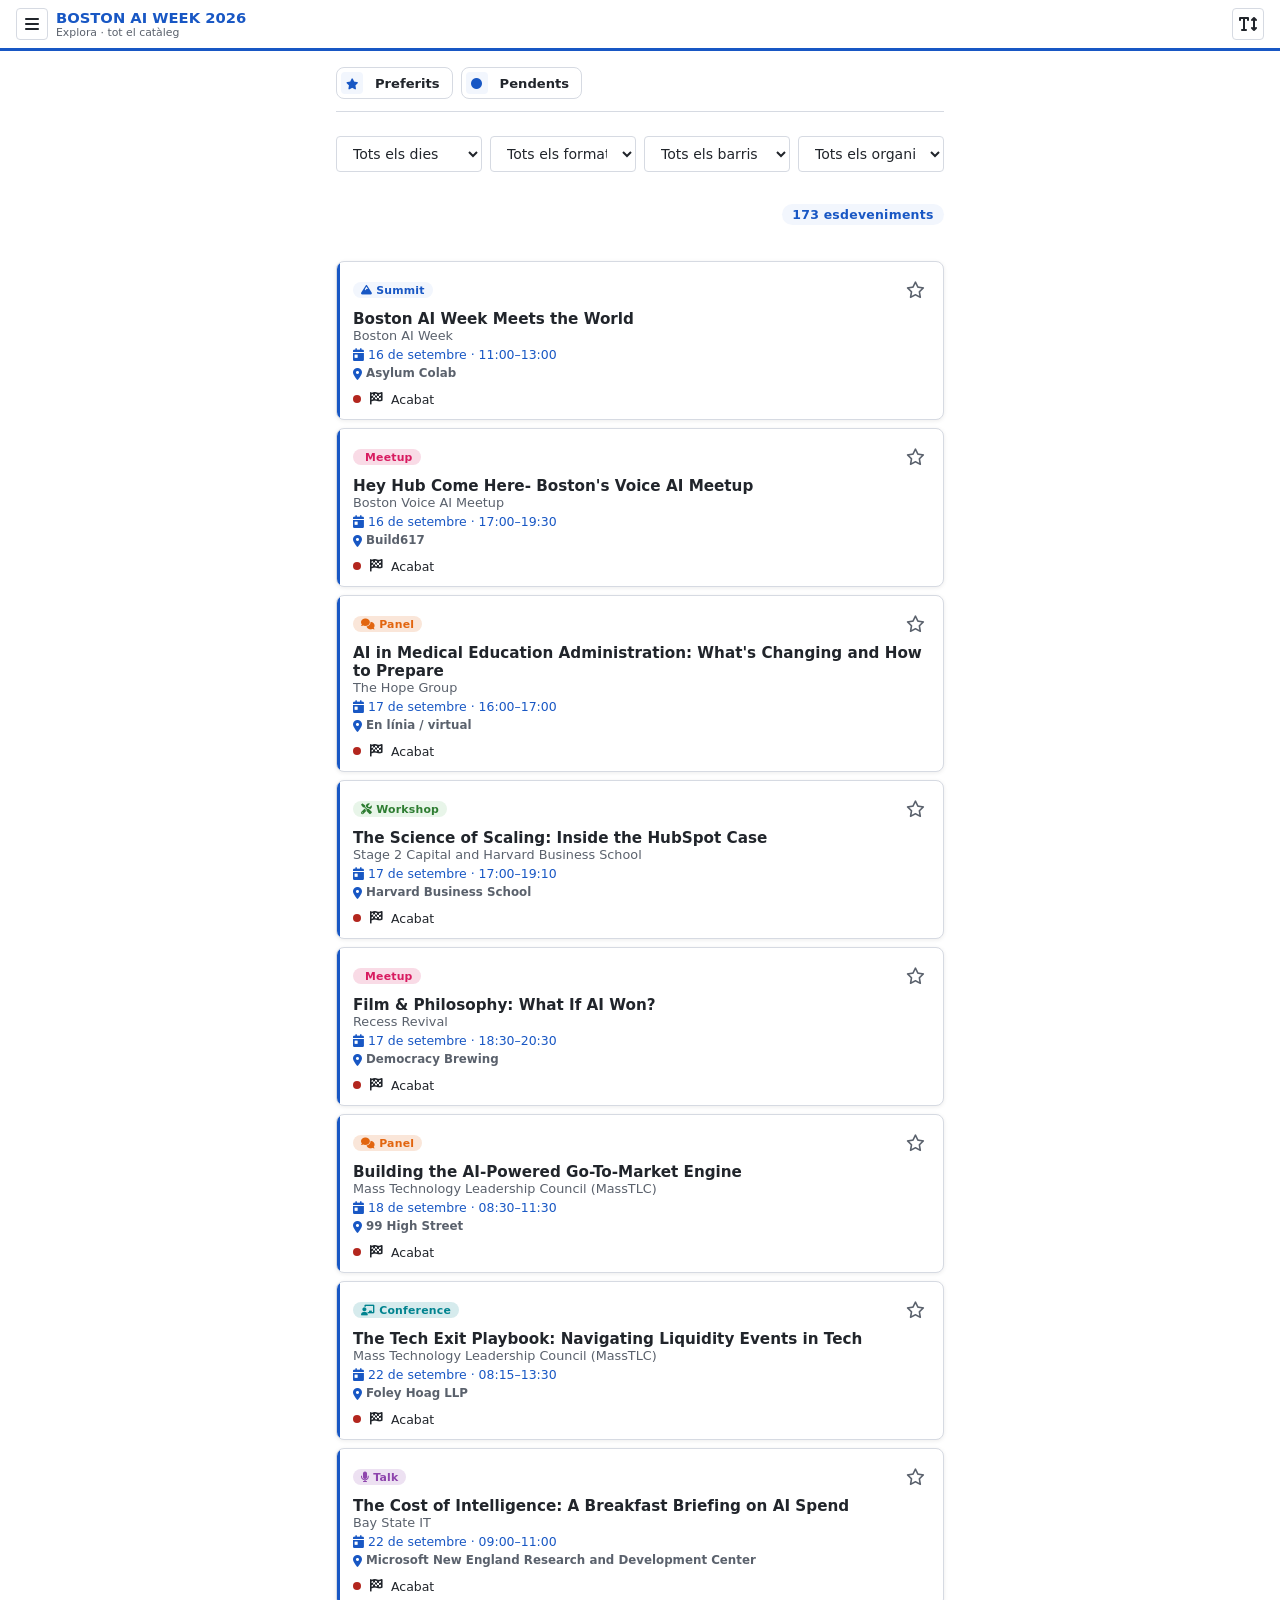
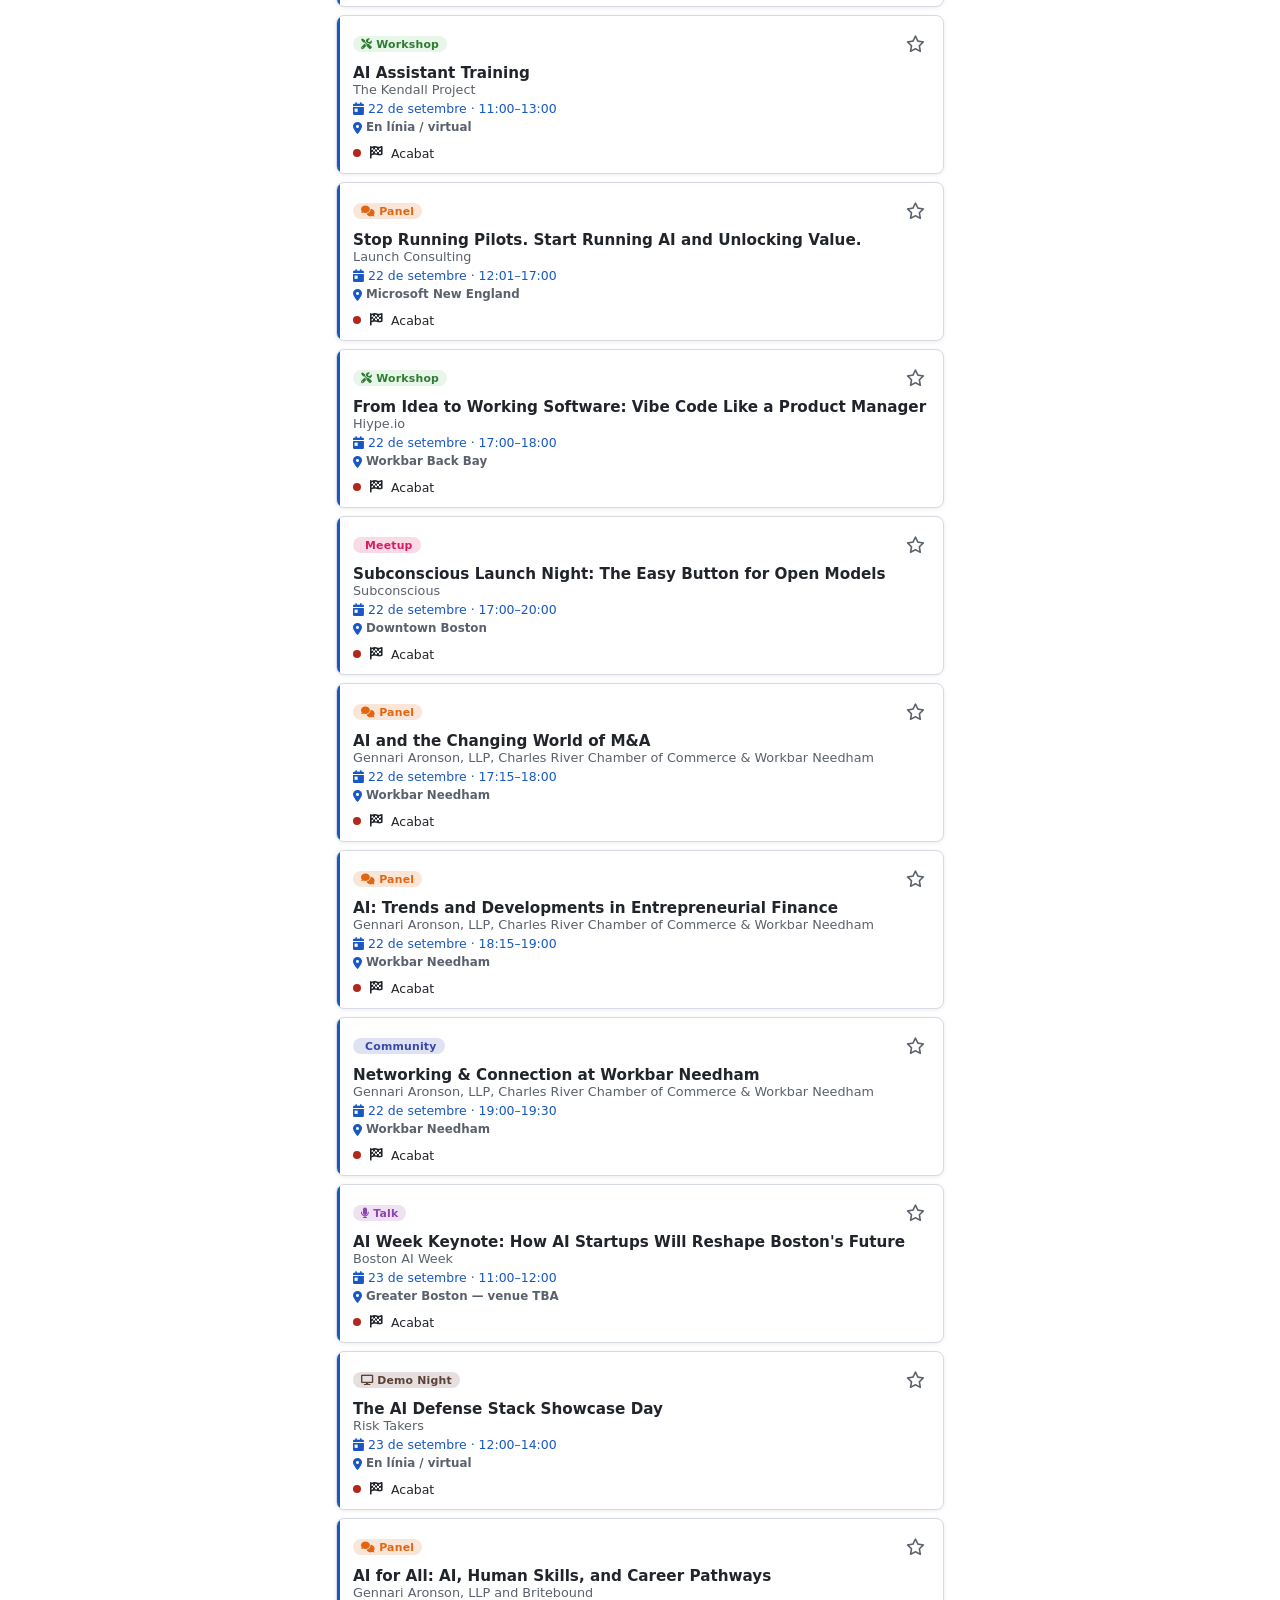
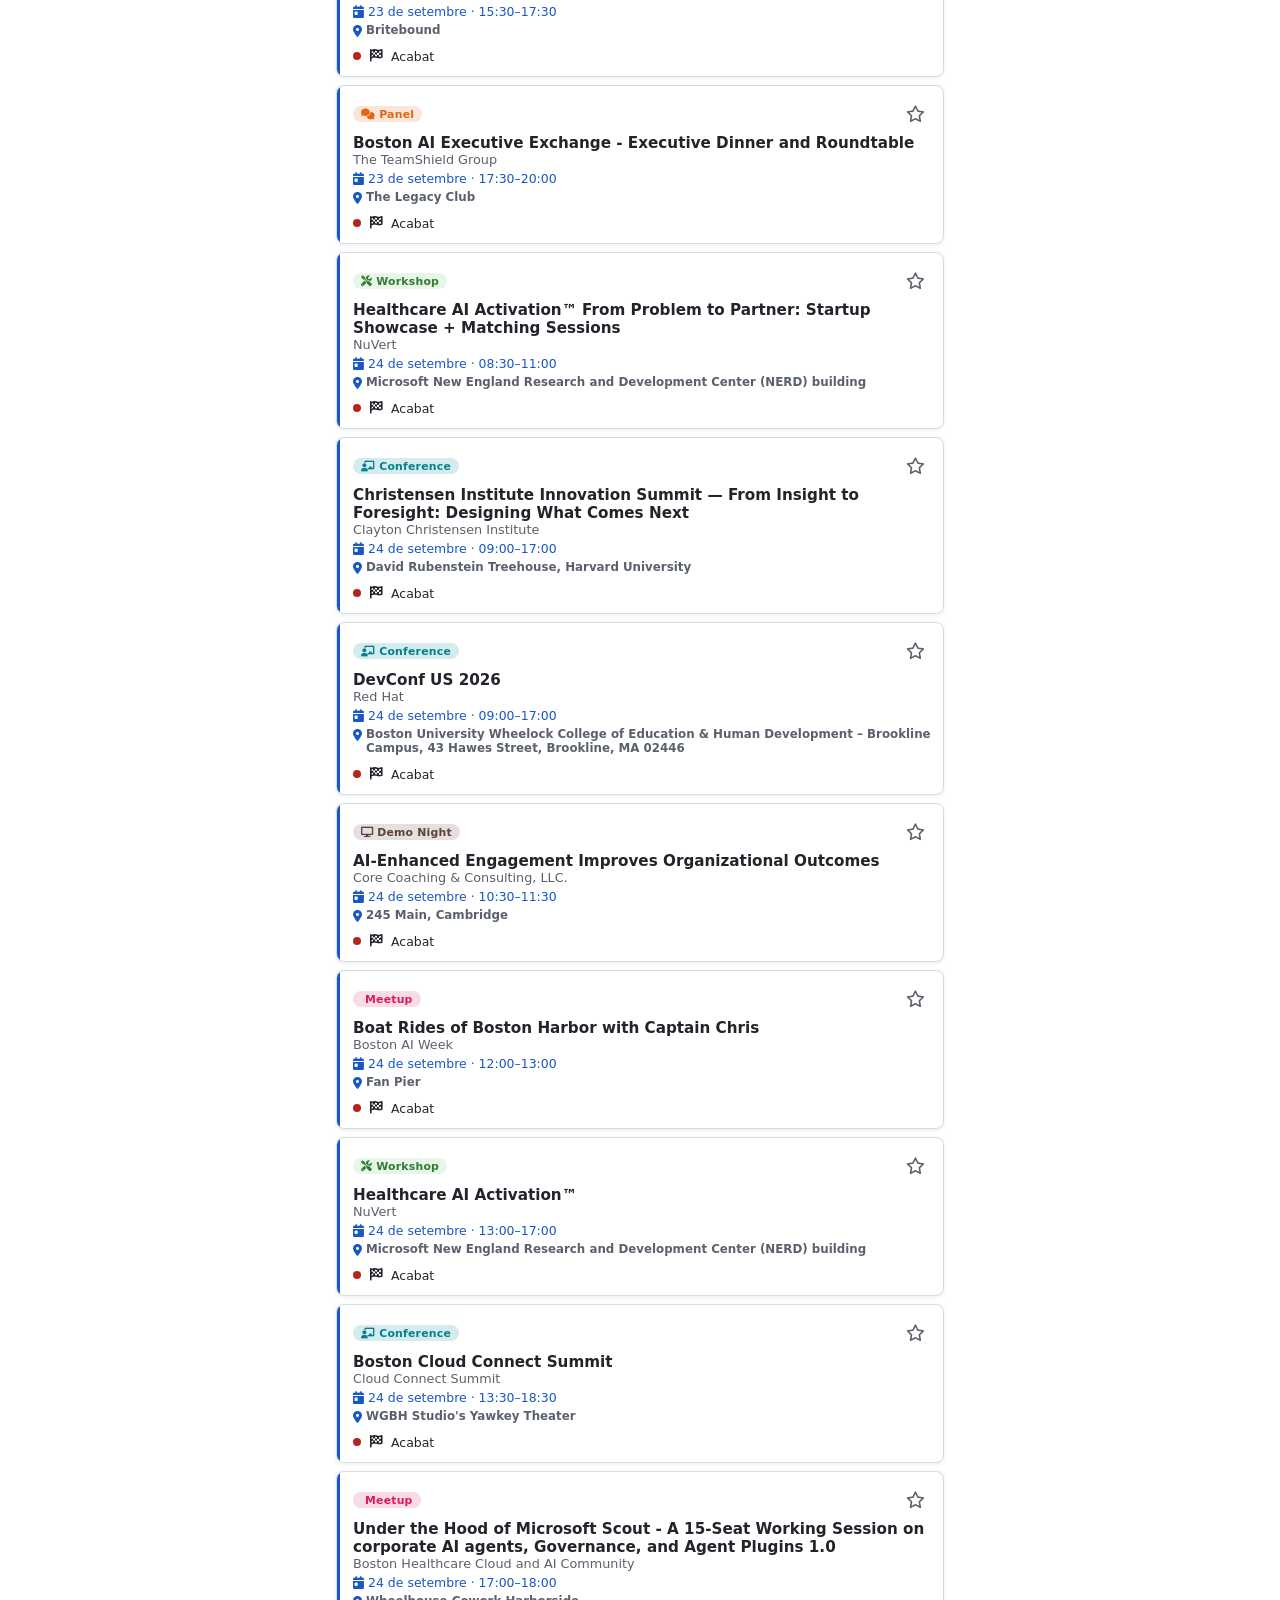
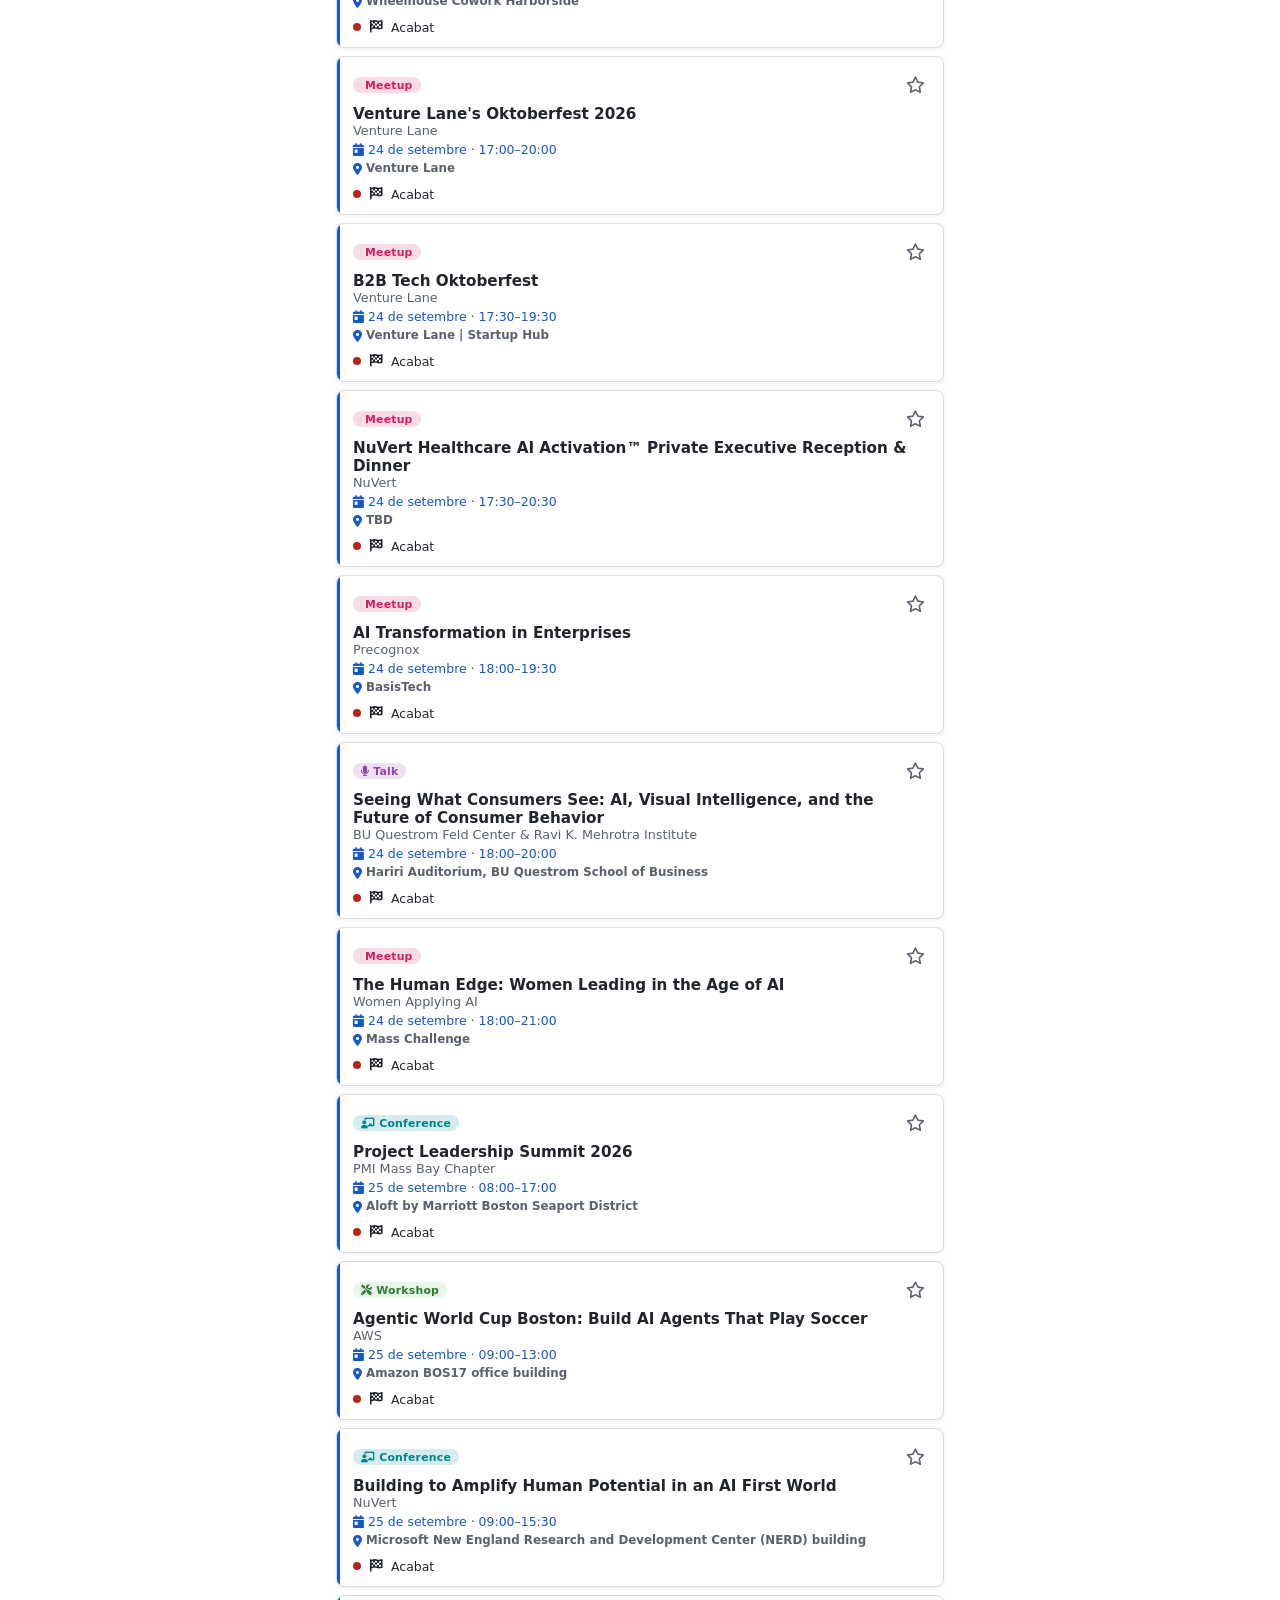
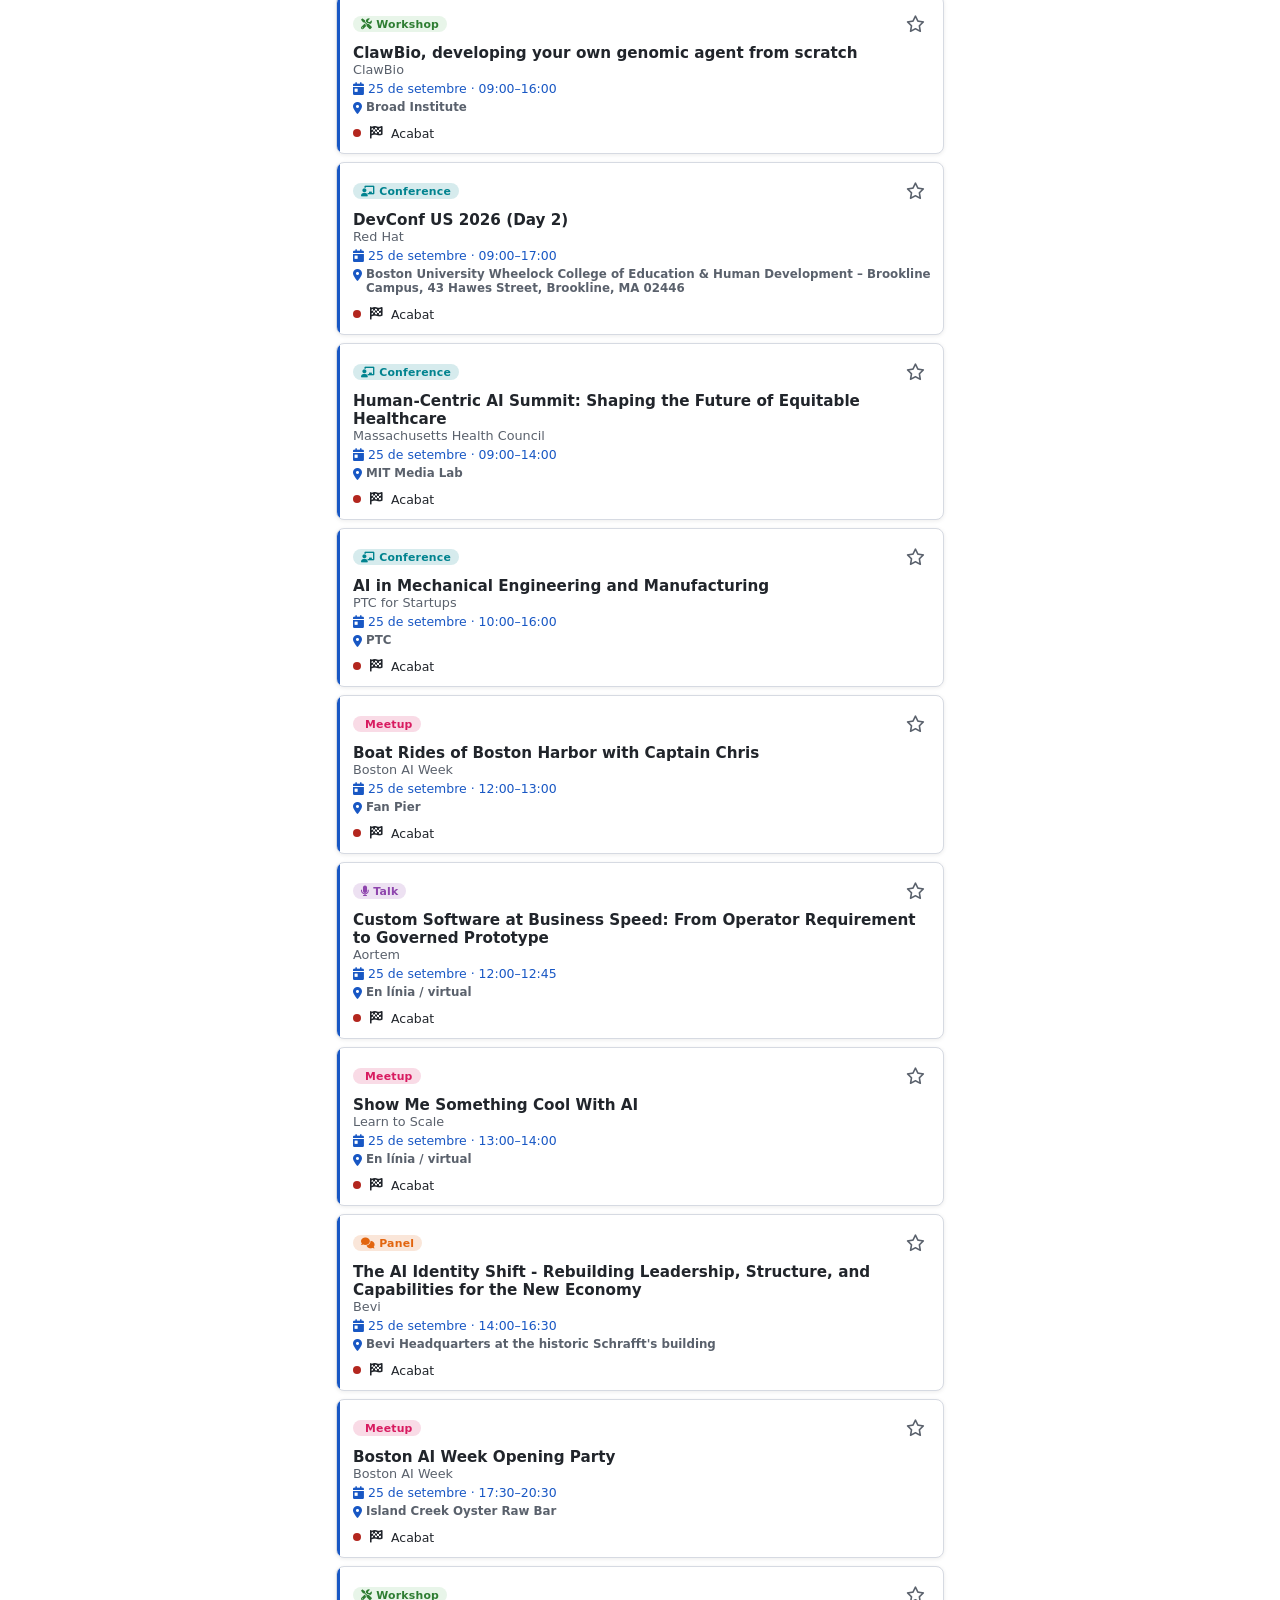
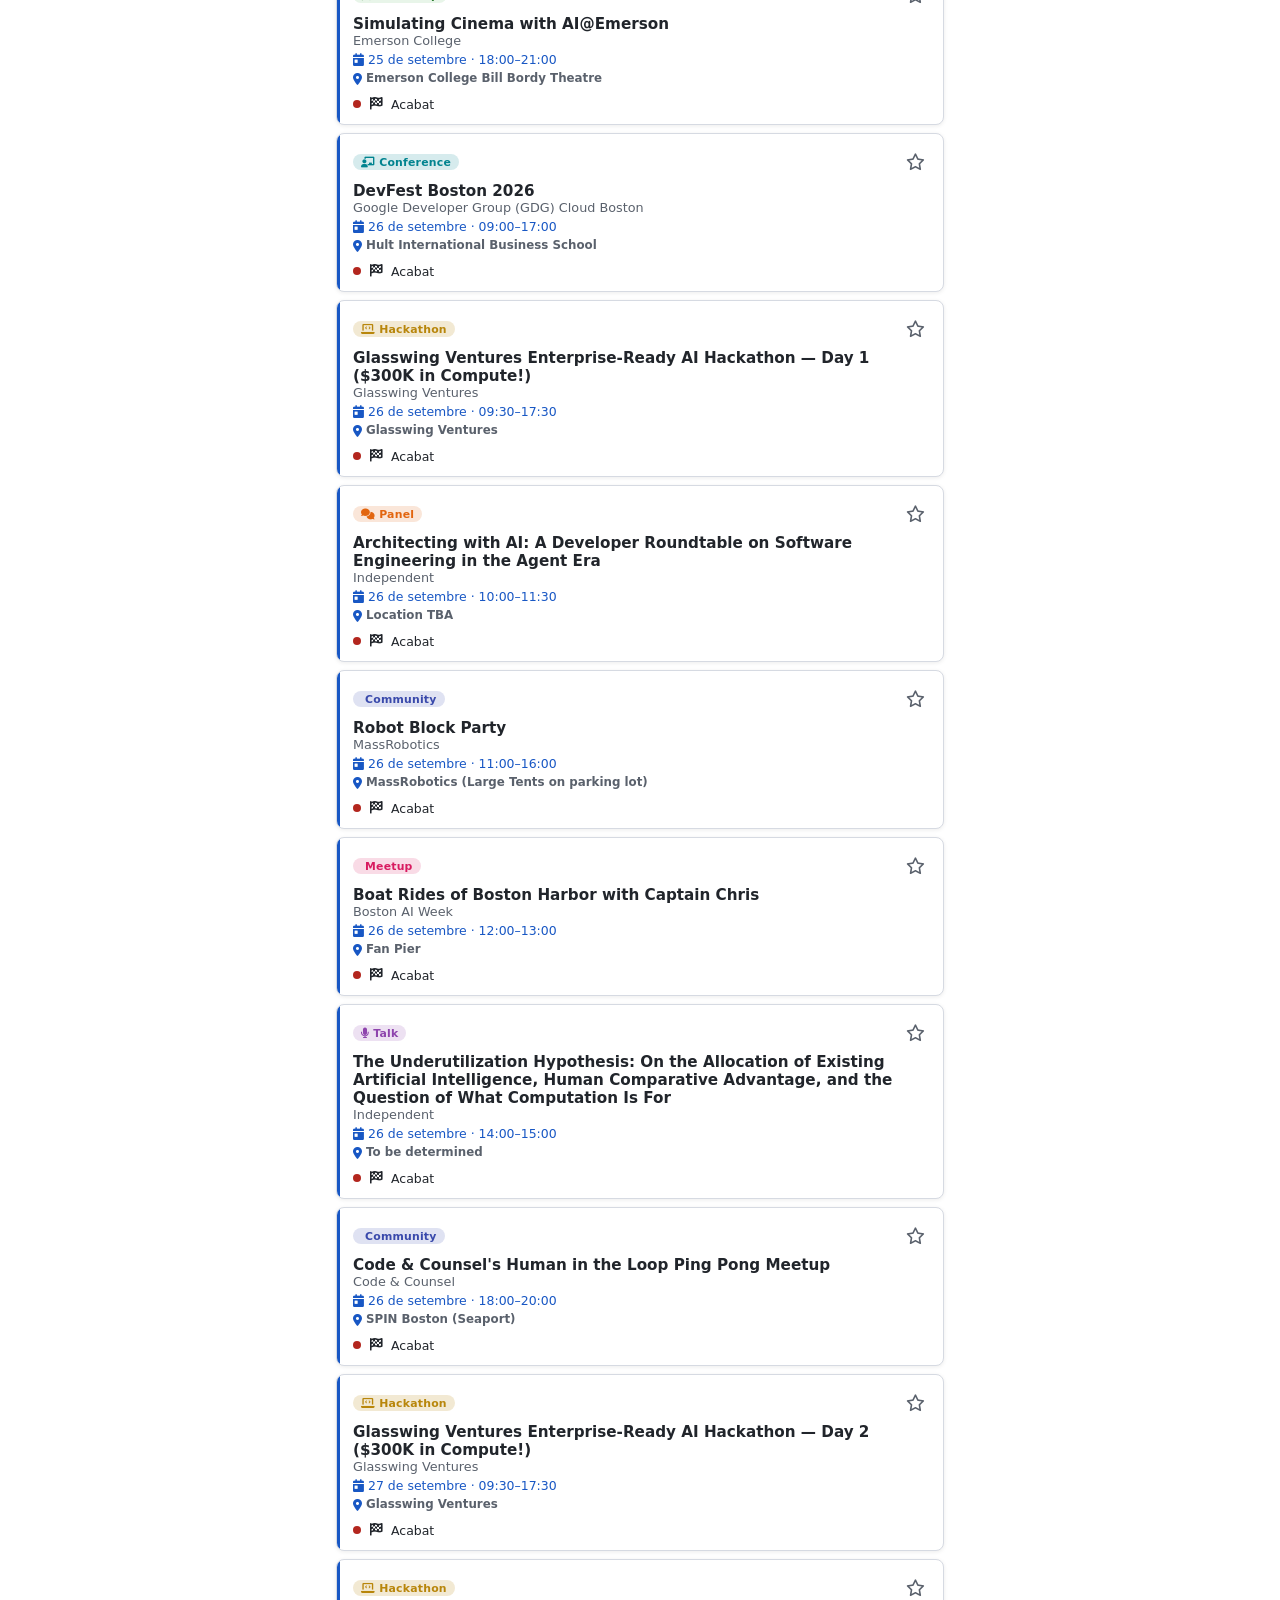
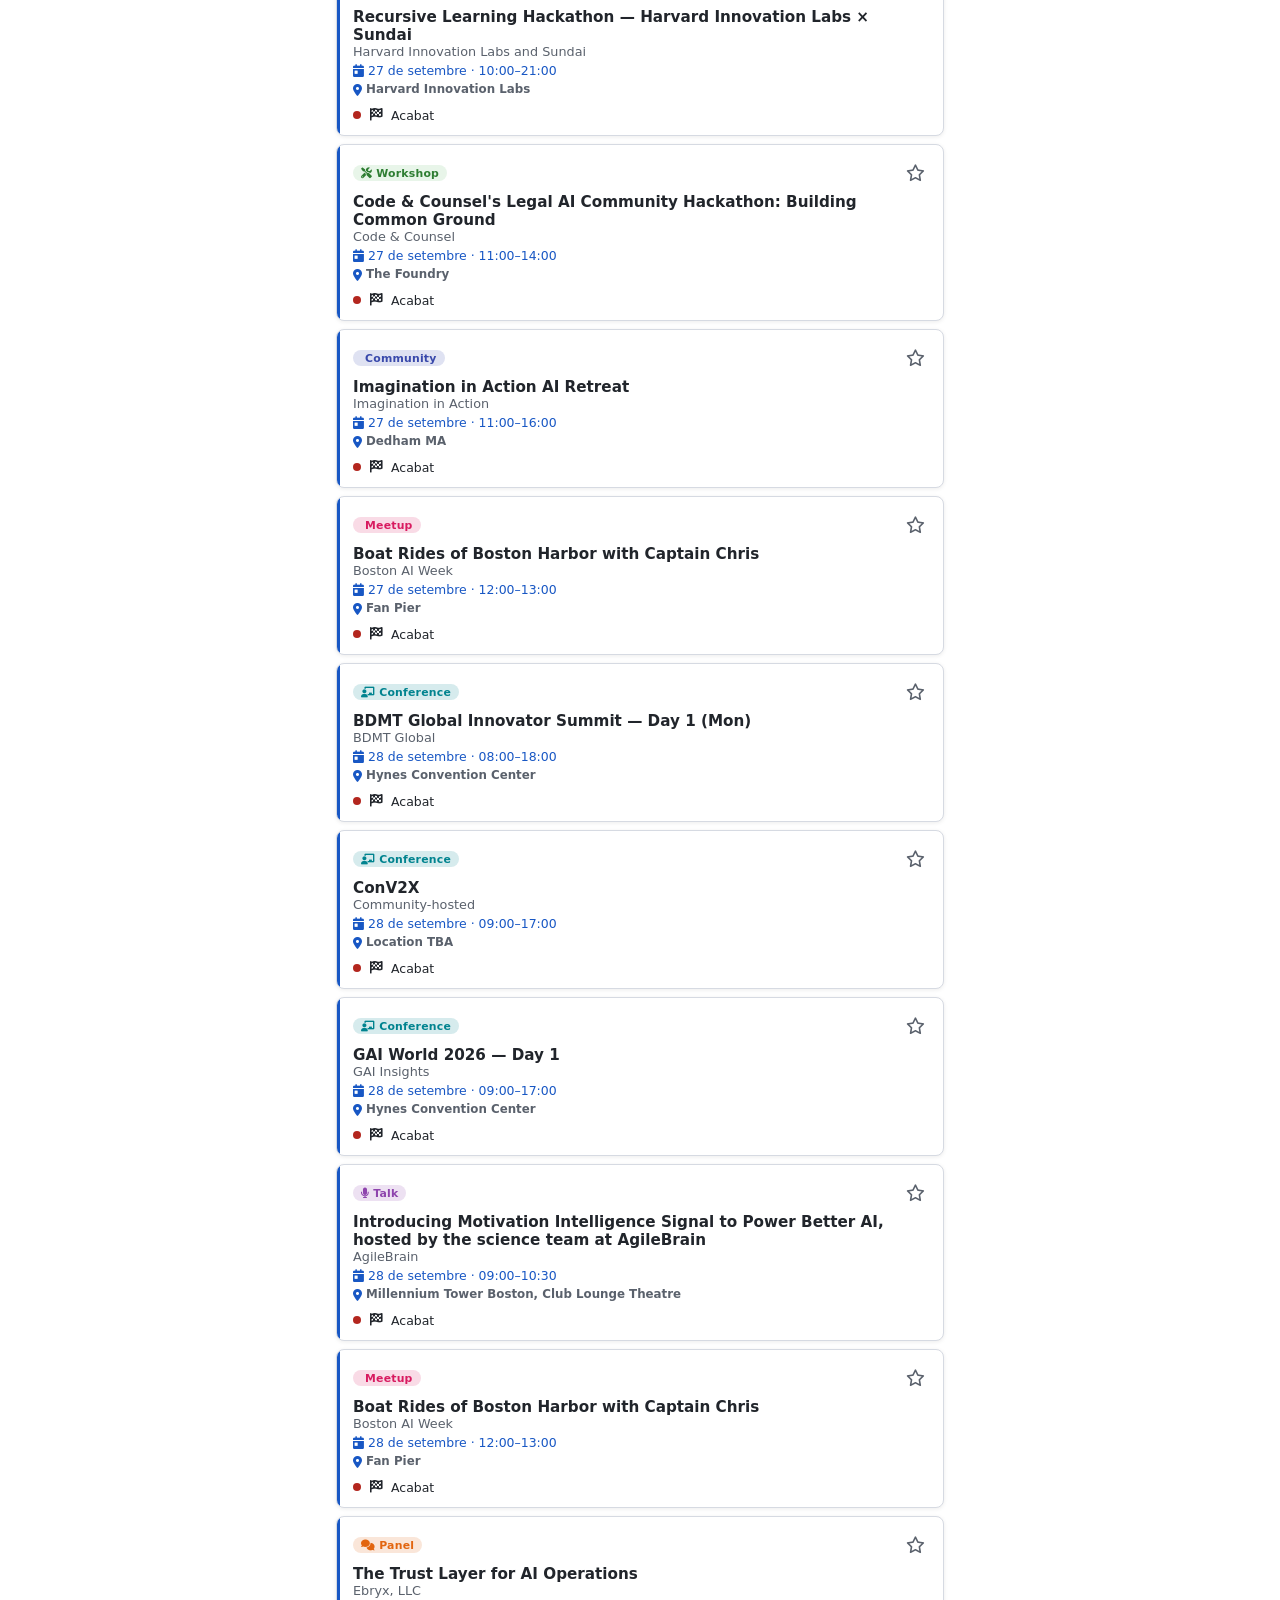
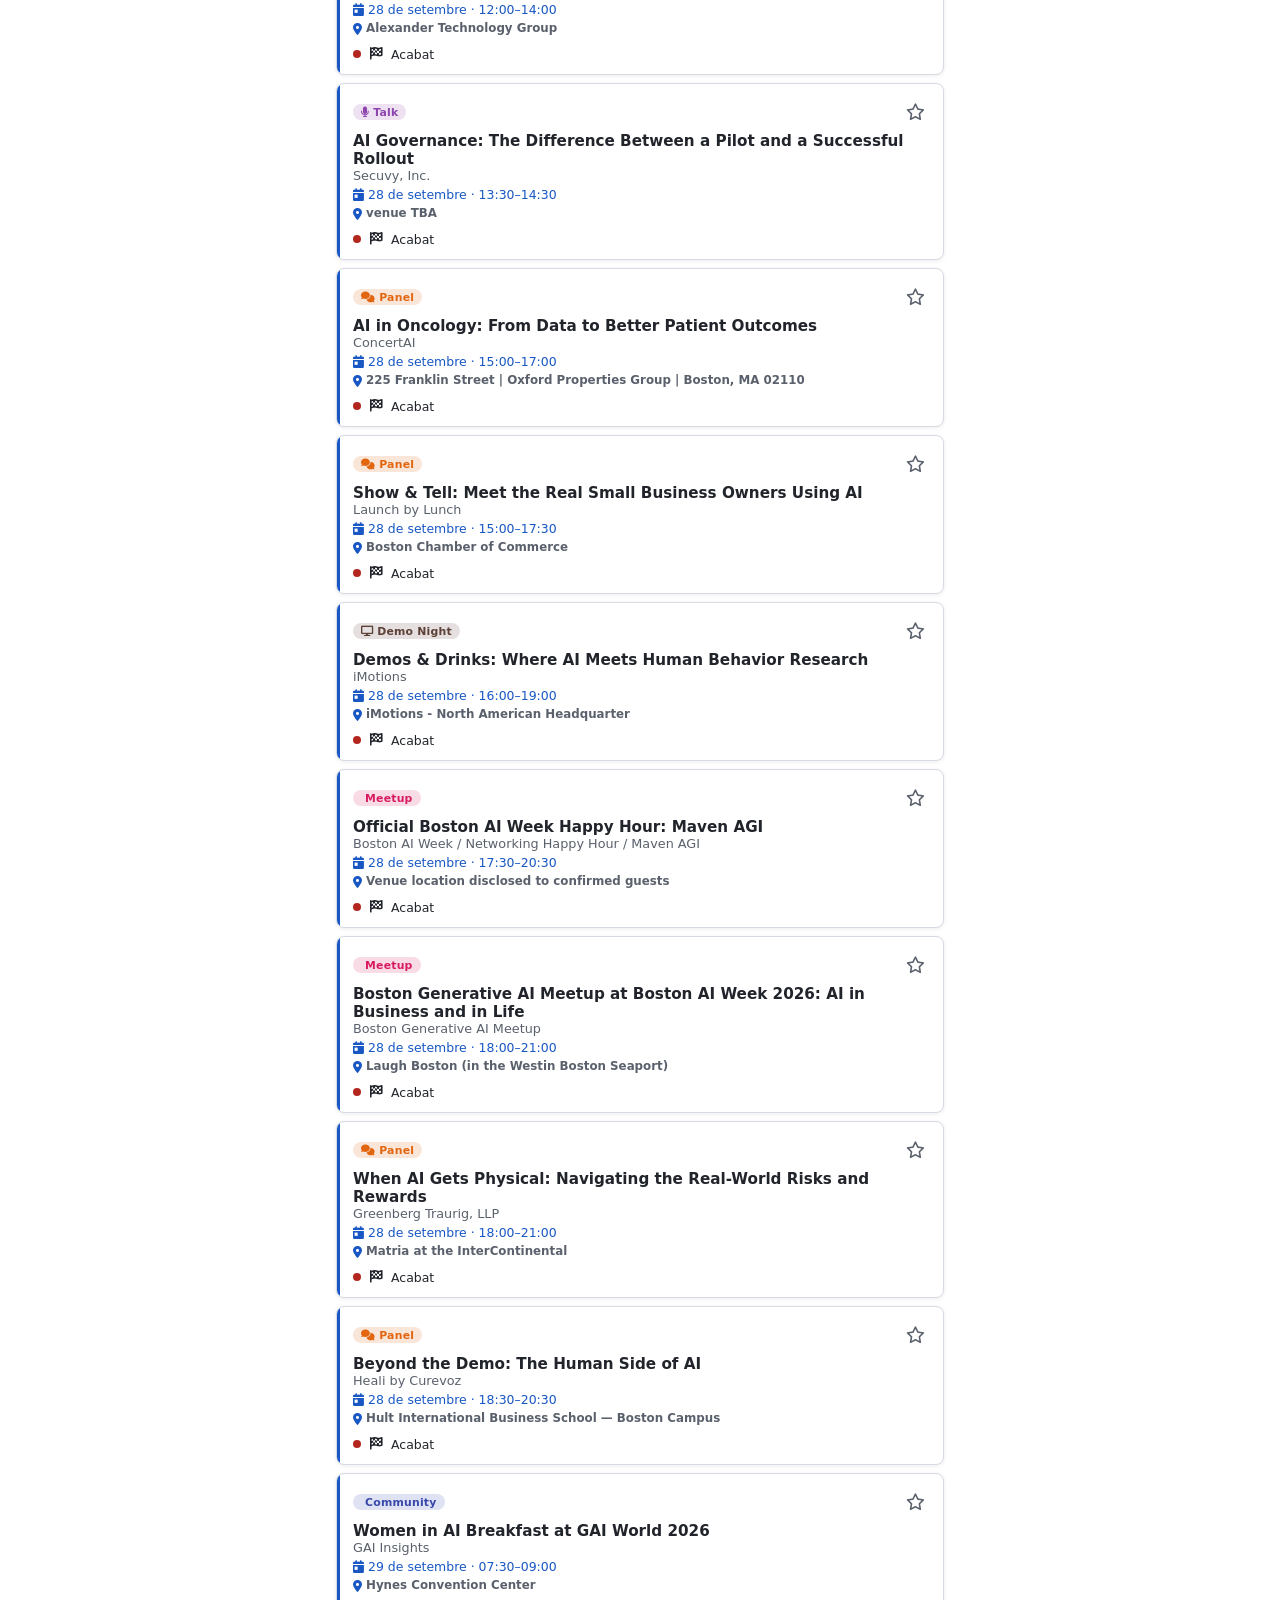
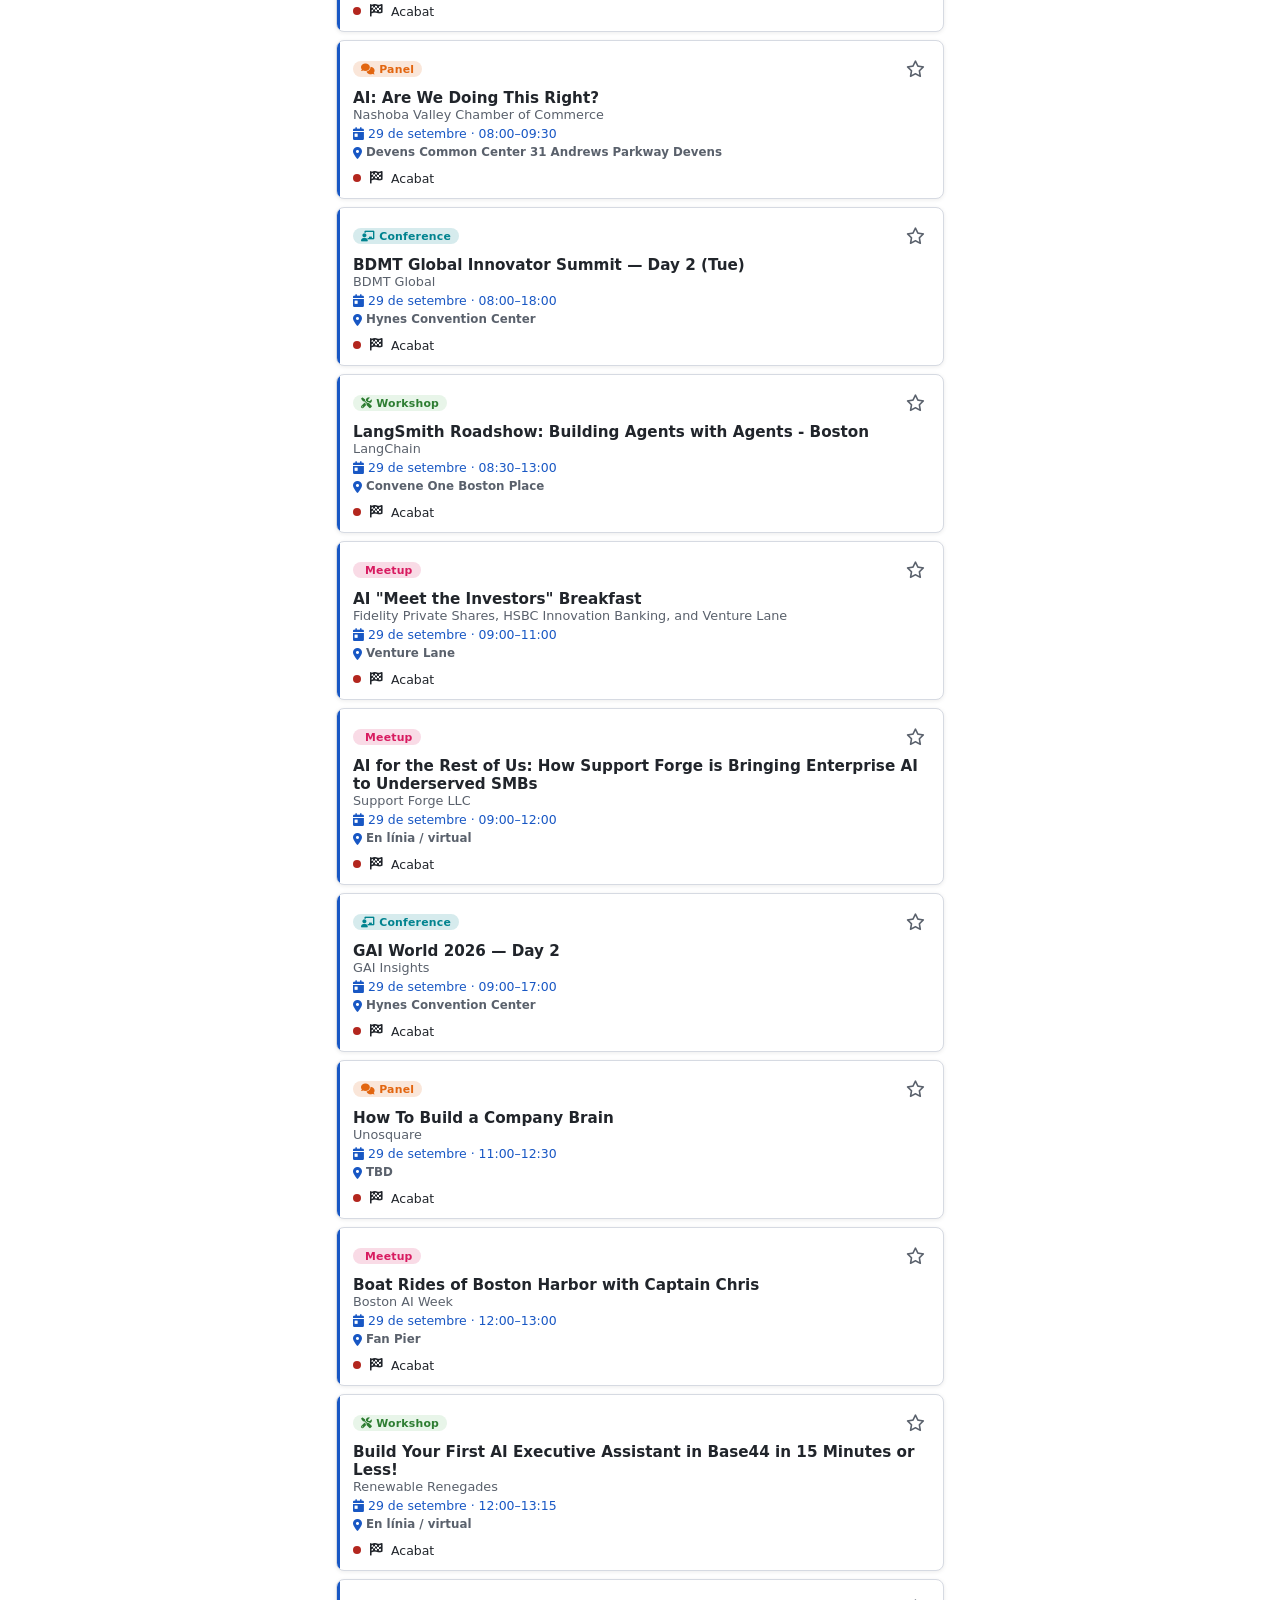
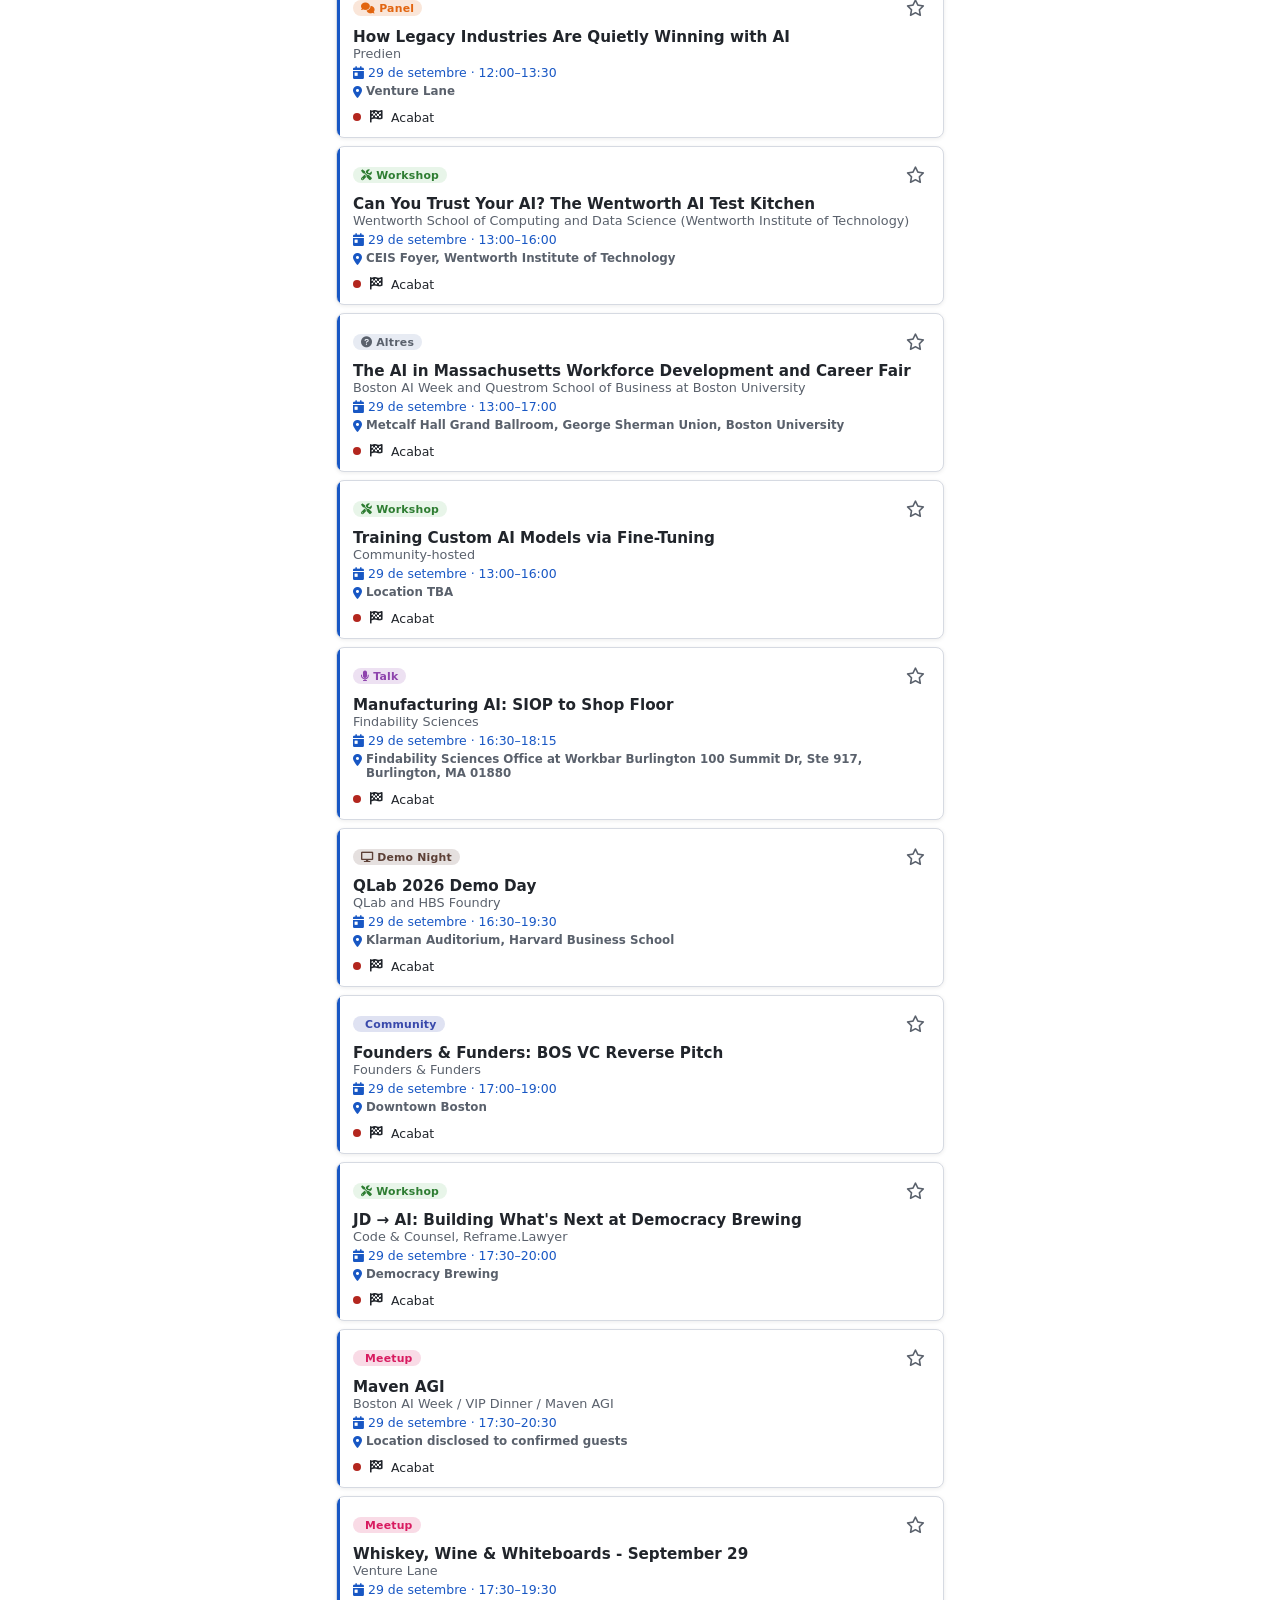
==== commit f9b8820b: "Canvia la pàgina d'entrada: "Explora" en lloc de "Ara" A petició expressa de l'usuari (13/09/2026): " ====
--- a/index.html
+++ b/index.html
@@ -3,8 +3,8 @@
 <head>
   <meta charset="utf-8">
   <meta name="viewport" content="width=device-width, initial-scale=1, viewport-fit=cover">
-  <title>Ara · Boston AI Week 2026</title>
-  <meta name="description" content="Guia de butxaca independent (no oficial) de tots els esdeveniments de Boston AI Week 2026.">
+  <title>Explora · Boston AI Week 2026</title>
+  <meta name="description" content="Cerca i filtra tots els esdeveniments de Boston AI Week 2026.">
   <link rel="manifest" href="manifest.json">
   <meta name="theme-color" content="#1857c4">
   <link rel="icon" href="assets/icons/icon.svg" type="image/svg+xml">
@@ -17,8 +17,8 @@
   <link rel="stylesheet" href="assets/css/components/badge.css">
   <link rel="stylesheet" href="assets/css/components/status.css">
   <link rel="stylesheet" href="assets/css/components/button.css">
+  <link rel="stylesheet" href="assets/css/components/input.css">
   <link rel="stylesheet" href="assets/css/components/empty.css">
-  <link rel="stylesheet" href="assets/css/components/spinner.css">
   <link rel="stylesheet" href="assets/css/components/modal.css">
   <link rel="stylesheet" href="assets/css/components/tabbar.css">
   <link rel="stylesheet" href="assets/css/components/typography.css">
@@ -38,13 +38,9 @@
       </button>
       <div class="ds-site-header__text">
         <p class="ds-site-header__title">BOSTON AI WEEK 2026</p>
-        <p class="ds-site-header__subtitle" id="aiwb-header-date">—</p>
+        <p class="ds-site-header__subtitle">Explora &middot; tot el catàleg</p>
       </div>
       <div class="aiwb-header__actions">
-        <button class="ds-button ds-button--sm ds-button--ghost aiwb-header__date-btn" id="btn-open-plan" type="button" aria-haspopup="dialog" aria-controls="dlg-plan">
-          <i class="fa-solid fa-calendar-day" aria-hidden="true"></i>
-          <span class="aiwb-sr-only">Mode Ara / Planificar</span>
-        </button>
         <button class="ds-icon-button aiwb-header__fontsize-btn" id="btn-fontsize" type="button" aria-label="Augmenta la mida de la lletra">
           <i class="fa-solid fa-text-height" aria-hidden="true"></i>
         </button>
@@ -53,7 +49,6 @@
   </header>
 
   <main id="main-content" class="ds-main" tabindex="-1">
-
     <div class="aiwb-filters" role="group" aria-label="Filtres" style="padding:0 0 var(--ds-space-3);">
       <button class="ds-button ds-button--sm ds-button--ghost" id="btn-filter-preferits" type="button">
         <i class="fa-solid fa-star" aria-hidden="true"></i> Preferits
@@ -63,18 +58,51 @@
       </button>
     </div>
 
-    <div id="aiwb-ara-list" aria-live="polite">
-      <p class="ds-text ds-text--sm ds-text--muted">Carregant el catàleg…</p>
+    <div class="aiwb-explora-toolbar">
+      <label class="aiwb-sr-only" for="aiwb-filter-day">Filtra per dia</label>
+      <select class="ds-input" id="aiwb-filter-day">
+        <option value="">Tots els dies</option>
+      </select>
+
+      <label class="aiwb-sr-only" for="aiwb-filter-format">Filtra per format</label>
+      <select class="ds-input" id="aiwb-filter-format">
+        <option value="">Tots els formats</option>
+        <option value="Summit">Summit</option>
+        <option value="Panel">Panel</option>
+        <option value="Workshop">Workshop</option>
+        <option value="Talk">Talk</option>
+        <option value="Meetup">Meetup</option>
+        <option value="Conference">Conference</option>
+        <option value="Hackathon">Hackathon</option>
+        <option value="DemoNight">Demo Night</option>
+        <option value="Community">Community</option>
+        <option value="Other">Altres</option>
+      </select>
+
+      <label class="aiwb-sr-only" for="aiwb-filter-neighborhood">Filtra per barri</label>
+      <select class="ds-input" id="aiwb-filter-neighborhood">
+        <option value="">Tots els barris</option>
+      </select>
+
+      <label class="aiwb-sr-only" for="aiwb-filter-organizer">Filtra per organitzador</label>
+      <select class="ds-input" id="aiwb-filter-organizer">
+        <option value="">Tots els organitzadors</option>
+      </select>
     </div>
 
+    <div class="aiwb-explora-results">
+      <span class="ds-badge ds-badge--primary aiwb-results-pill" id="aiwb-results-count">0</span>
+    </div>
+
+    <div id="aiwb-explora-list" aria-live="polite" style="display:flex; flex-direction:column; gap: var(--ds-space-2);"></div>
   </main>
 
   <!-- Tabbar amagada temporalment (app.css .ds-tabbar) — substituïda pel
        menú hamburguesa (#dlg-nav, més avall). Es deixa el codi tal com
        és per poder-la reactivar sense refer-la. -->
   <nav class="ds-tabbar" aria-label="Navegació principal">
-    <a class="ds-tabbar__item" data-tab="explora" href="explora.html"><i class="fa-solid fa-magnifying-glass" aria-hidden="true"></i><span>Explora</span></a>
-    <a class="ds-tabbar__item" data-tab="index" href="index.html"><i class="fa-solid fa-bolt" aria-hidden="true"></i><span>Ara</span></a>
+    <a class="ds-tabbar__item" data-tab="index" href="index.html"><i class="fa-solid fa-magnifying-glass" aria-hidden="true"></i><span>Explora</span></a>
+    <a class="ds-tabbar__item" data-tab="ara" href="ara.html"><i class="fa-solid fa-bolt" aria-hidden="true"></i><span>Ara</span></a>
     <a class="ds-tabbar__item" data-tab="ruta" href="ruta.html"><i class="fa-solid fa-route" aria-hidden="true"></i><span>Ruta<span class="ds-tabbar__badge" id="aiwb-route-badge" hidden>0</span></span></a>
     <a class="ds-tabbar__item" data-tab="mapa" href="mapa.html"><i class="fa-solid fa-map" aria-hidden="true"></i><span>Mapa</span></a>
   </nav>
@@ -86,14 +114,14 @@
     </div>
     <div class="ds-modal__body">
       <nav class="aiwb-nav-menu" aria-label="Navegació principal">
-        <a class="aiwb-nav-menu__item" data-nav-page="explora" href="explora.html">
+        <a class="aiwb-nav-menu__item" data-nav-page="index" href="index.html">
           <span class="aiwb-nav-menu__icon"><i class="fa-solid fa-magnifying-glass" aria-hidden="true"></i></span>
           <span class="aiwb-nav-menu__text">
             <span class="aiwb-nav-menu__title">Explora</span>
             <span class="aiwb-nav-menu__desc">Cerca i filtra tot el catàleg d'esdeveniments.</span>
           </span>
         </a>
-        <a class="aiwb-nav-menu__item" data-nav-page="index" href="index.html">
+        <a class="aiwb-nav-menu__item" data-nav-page="ara" href="ara.html">
           <span class="aiwb-nav-menu__icon"><i class="fa-solid fa-bolt" aria-hidden="true"></i></span>
           <span class="aiwb-nav-menu__text">
             <span class="aiwb-nav-menu__title">Ara</span>
@@ -118,30 +146,6 @@
     </div>
   </dialog>
 
-  <dialog class="ds-modal ds-modal--sm" id="dlg-plan" aria-labelledby="dlg-plan-title">
-    <div class="ds-modal__header">
-      <p class="ds-modal__title" id="dlg-plan-title">Ara o planificar?</p>
-      <button class="ds-icon-button" data-ds-modal-close aria-label="Tanca"><i class="fa-solid fa-xmark" aria-hidden="true"></i></button>
-    </div>
-    <div class="ds-modal__body">
-      <div class="aiwb-plan-toggle" role="group" aria-label="Mode">
-        <button class="ds-button ds-button--sm" id="btn-mode-ara" type="button">Ara</button>
-        <button class="ds-button ds-button--sm ds-button--ghost" id="btn-mode-planificar" type="button">Planificar</button>
-      </div>
-      <div class="aiwb-plan-fields" id="aiwb-plan-fields" hidden>
-        <div>
-          <label class="ds-text ds-text--sm" for="aiwb-plan-date">Data</label>
-          <input class="ds-input" type="date" id="aiwb-plan-date">
-        </div>
-        <div>
-          <label class="ds-text ds-text--sm" for="aiwb-plan-time">Hora</label>
-          <input class="ds-input" type="time" id="aiwb-plan-time">
-        </div>
-      </div>
-      <p class="ds-text ds-text--sm ds-text--muted" style="margin-top:var(--ds-space-3);">Totes les hores són de Boston (America/New_York), independentment del teu dispositiu.</p>
-    </div>
-  </dialog>
-
   <dialog class="ds-modal ds-modal--fit" id="dlg-fitxa" aria-labelledby="dlg-fitxa-title">
     <div class="ds-modal__header">
       <p class="ds-modal__title" id="dlg-fitxa-title">Fitxa d'esdeveniment</p>
@@ -152,6 +156,6 @@
 
   <script src="js/fontsize.js"></script>
   <script src="js/navmenu.js"></script>
-  <script src="js/ara.js"></script>
+  <script src="js/explora.js"></script>
 </body>
 </html>
--- a/assets/css/components/input.css
+++ b/assets/css/components/input.css
@@ -0,0 +1,29 @@
+/* ============================================================
+   design-system / components / input.css
+   Primer component de formulari: estil base d'un <input> de text
+   (inclou type="search"). Sense variants complexes de moment —
+   només l'aspecte visual bàsic (vora, radi, padding amb tokens) i
+   l'estat de focus, coherent amb la resta de controls interactius
+   (mateix --ds-focus-ring que .ds-button/.ds-nav__link).
+   ============================================================ */
+
+.ds-input {
+  width: 100%;
+  padding: var(--ds-space-2) var(--ds-space-3);
+  border: 1px solid var(--ds-color-border);
+  border-radius: var(--ds-radius-sm);
+  background: var(--ds-color-surface);
+  color: var(--ds-color-text);
+  font: inherit;
+  font-size: 0.88rem;
+}
+
+.ds-input::placeholder {
+  color: var(--ds-color-muted);
+}
+
+.ds-input:focus-visible {
+  outline: none;
+  border-color: var(--ds-color-primary);
+  box-shadow: var(--ds-focus-ring);
+}
--- a/assets/css/app.css
+++ b/assets/css/app.css
@@ -25,6 +25,7 @@
   --aiwb-color-conference: #00838f;
   --aiwb-color-hackathon: #b8860b;
   --aiwb-color-demonight: #5d4037;
+  --aiwb-color-community: #3949ab;
 }
 
 /* Amagat a propòsit: substituïda pel menú hamburguesa (.aiwb-nav-menu,
@@ -349,6 +350,7 @@
 .aiwb-badge--conference { background: color-mix(in srgb, var(--aiwb-color-conference) 16%, var(--ds-color-surface)); color: var(--aiwb-color-conference); }
 .aiwb-badge--hackathon { background: color-mix(in srgb, var(--aiwb-color-hackathon) 18%, var(--ds-color-surface)); color: var(--aiwb-color-hackathon); }
 .aiwb-badge--demonight { background: color-mix(in srgb, var(--aiwb-color-demonight) 16%, var(--ds-color-surface)); color: var(--aiwb-color-demonight); }
+.aiwb-badge--community { background: color-mix(in srgb, var(--aiwb-color-community) 16%, var(--ds-color-surface)); color: var(--aiwb-color-community); }
 .aiwb-badge--other { background: var(--ds-color-surface-alt); color: var(--ds-color-muted); }
 
 /* ── Control de geolocalització ── */
@@ -546,8 +548,10 @@
 .aiwb-map-marker--conference i { color: var(--aiwb-color-conference); }
 .aiwb-map-marker--hackathon i { color: var(--aiwb-color-hackathon); }
 .aiwb-map-marker--demonight i { color: var(--aiwb-color-demonight); }
+.aiwb-map-marker--community i { color: var(--aiwb-color-community); }
 .aiwb-map-marker--other i { color: var(--ds-color-muted); }
 .aiwb-map-marker--mixed i { color: var(--ds-color-text); }
+.aiwb-map-marker--parkride i { color: #2e6b3e; font-size: 26px; }
 
 /* Suavitza el mapa base OSM — mateix ajust que visaOffPerpinya. */
 .aiwb-map-tiles-soft { filter: saturate(0.55) brightness(1.12) contrast(0.92); }
@@ -565,6 +569,19 @@
   right: var(--ds-space-3);
   bottom: calc(env(safe-area-inset-bottom, 0px) + var(--ds-space-3));
   background: var(--ds-color-surface); box-shadow: var(--ds-shadow);
+}
+/* Seguiment en viu actiu: botó destacat en blau perquè quedi clar que la
+   ubicació s'està actualitzant sola (no és un clic puntual). */
+.aiwb-map-locate-btn.is-tracking {
+  background: var(--ds-color-primary);
+  color: #fff;
+}
+.aiwb-map-locate-btn.is-tracking i { color: #fff; }
+
+@keyframes aiwb-live-pulse {
+  0% { box-shadow: 0 0 0 6px color-mix(in srgb, var(--ds-color-primary) 25%, transparent), 0 1px 4px rgba(0, 0, 0, 0.35); }
+  70% { box-shadow: 0 0 0 16px color-mix(in srgb, var(--ds-color-primary) 0%, transparent), 0 1px 4px rgba(0, 0, 0, 0.35); }
+  100% { box-shadow: 0 0 0 6px color-mix(in srgb, var(--ds-color-primary) 25%, transparent), 0 1px 4px rgba(0, 0, 0, 0.35); }
 }
 .aiwb-map-locate-status {
   position: absolute; z-index: 1100;
@@ -575,12 +592,40 @@
   padding: var(--ds-space-2) var(--ds-space-3);
   border-radius: var(--ds-radius);
 }
+/* Contenidor del punt "la teva ubicació" + el con d'orientació — mateixes
+   mides que iconSize/iconAnchor del divIcon a mapa.js (84x84, ancorat al
+   centre) perquè el con roti al voltant del punt, no d'una cantonada. Con
+   més gran i més opac que la primera versió (13/09/2026): gairebé no es
+   veia sobre un mapa amb color — Google Maps el fa prou vistent com per
+   distingir-lo de seguida, no un detall subtil. */
+.aiwb-map-you-are-here-wrap { position: relative; width: 84px; height: 84px; }
 .aiwb-map-you-are-here {
-  width: 16px; height: 16px;
+  position: absolute; left: 50%; top: 50%;
+  width: 18px; height: 18px;
   background: var(--ds-color-primary);
   border: 3px solid #fff;
   border-radius: 50%;
-  box-shadow: 0 0 0 6px color-mix(in srgb, var(--ds-color-primary) 25%, transparent), 0 1px 4px rgba(0, 0, 0, 0.35);
+  box-shadow: 0 1px 4px rgba(0, 0, 0, 0.45);
+  transform: translate(-50%, -50%);
+  animation: aiwb-live-pulse 2s ease-out infinite;
+  z-index: 2;
+}
+/* Con estil Google Maps: mostra cap a on apunta el dispositiu (0deg =
+   nord, sentit horari). Amagat fins que watchHeading() en confirma el
+   suport — mai una fletxa que no apunti enlloc de veritat (vegeu
+   geo.js). Vora amb `filter` (no `border`, que no funciona bé amb
+   `clip-path`) perquè es distingeixi sobre qualsevol color de mapa. */
+.aiwb-map-you-are-here__cone {
+  position: absolute; left: 50%; top: 50%;
+  width: 84px; height: 84px;
+  transform: translate(-50%, -50%) rotate(0deg);
+  transform-origin: center center;
+  clip-path: polygon(50% 52%, 24% 6%, 76% 6%);
+  background: linear-gradient(to top, color-mix(in srgb, var(--ds-color-primary) 95%, transparent) 0%, color-mix(in srgb, var(--ds-color-primary) 55%, transparent) 60%, transparent 100%);
+  filter: drop-shadow(0 0 2px rgba(255, 255, 255, 0.9));
+  z-index: 1;
+  pointer-events: none;
+  transition: transform 0.15s linear;
 }
 
 /* ── Utilitats ── */
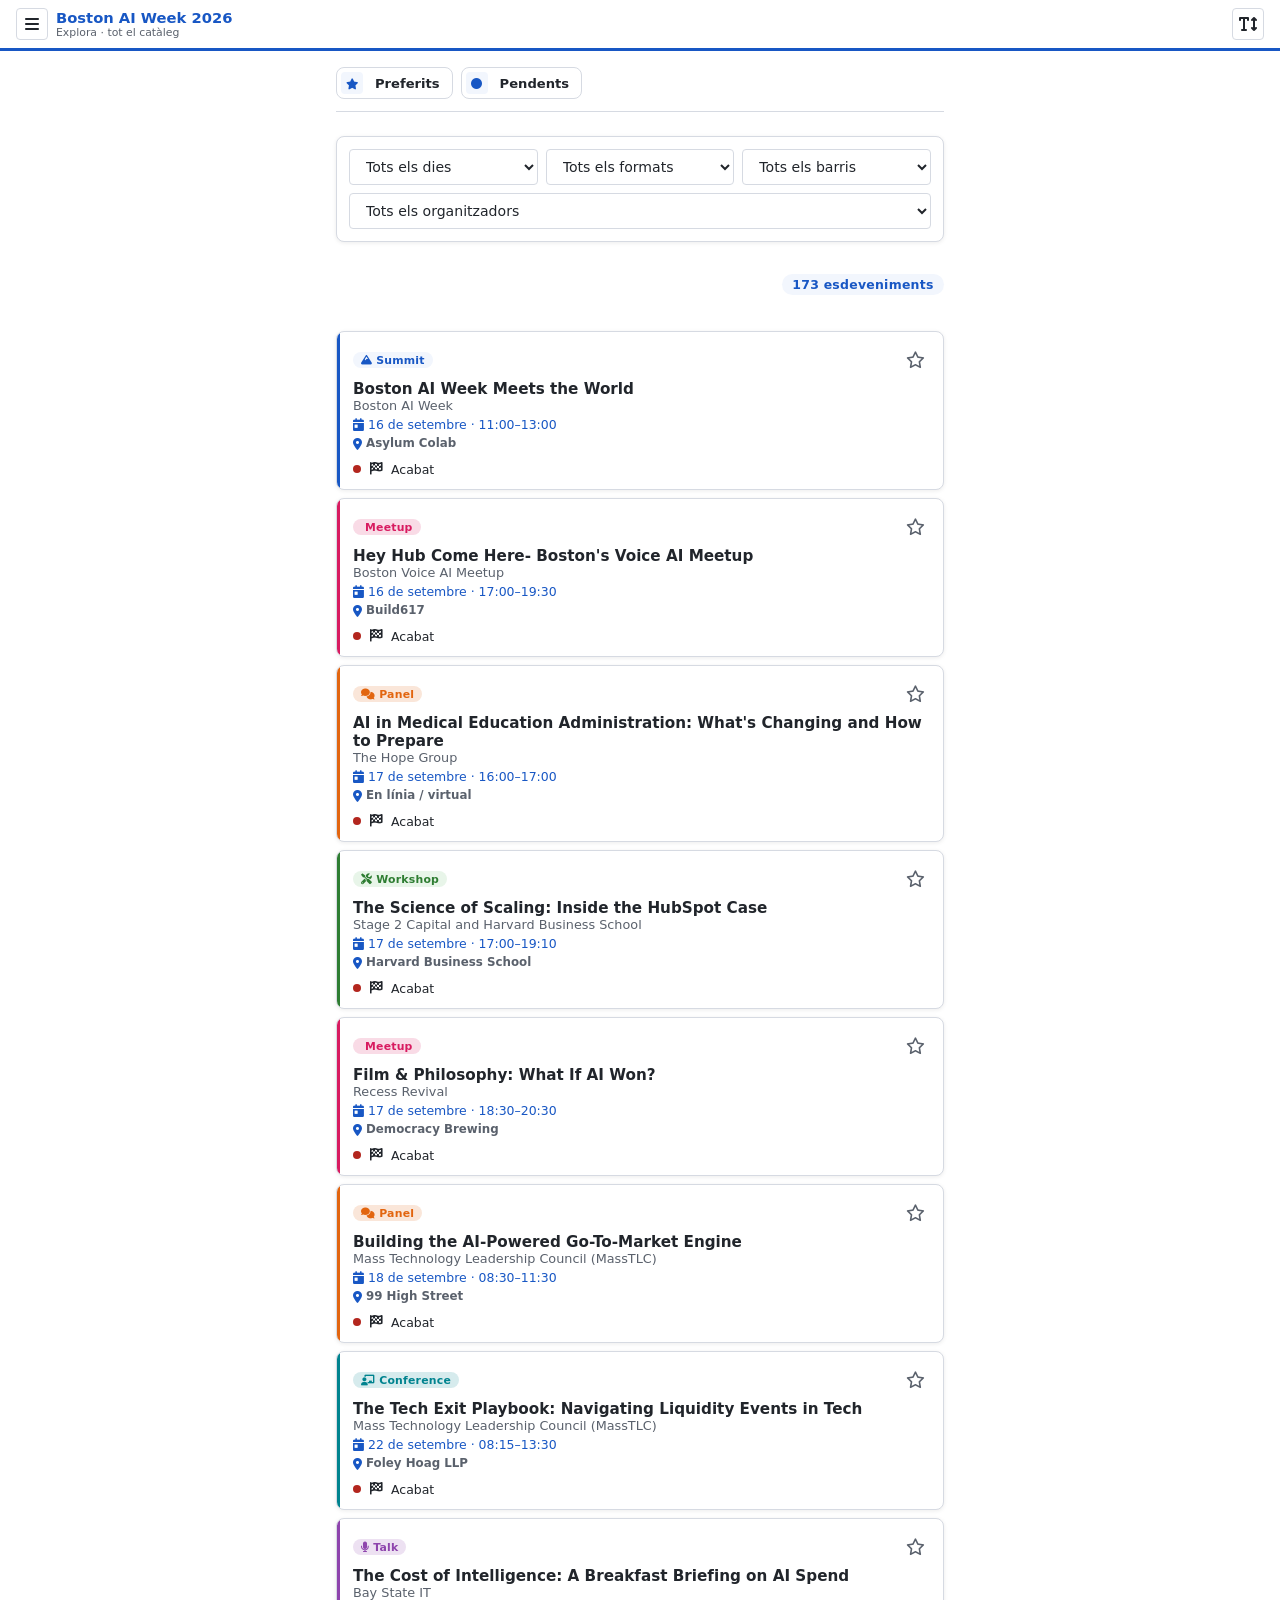
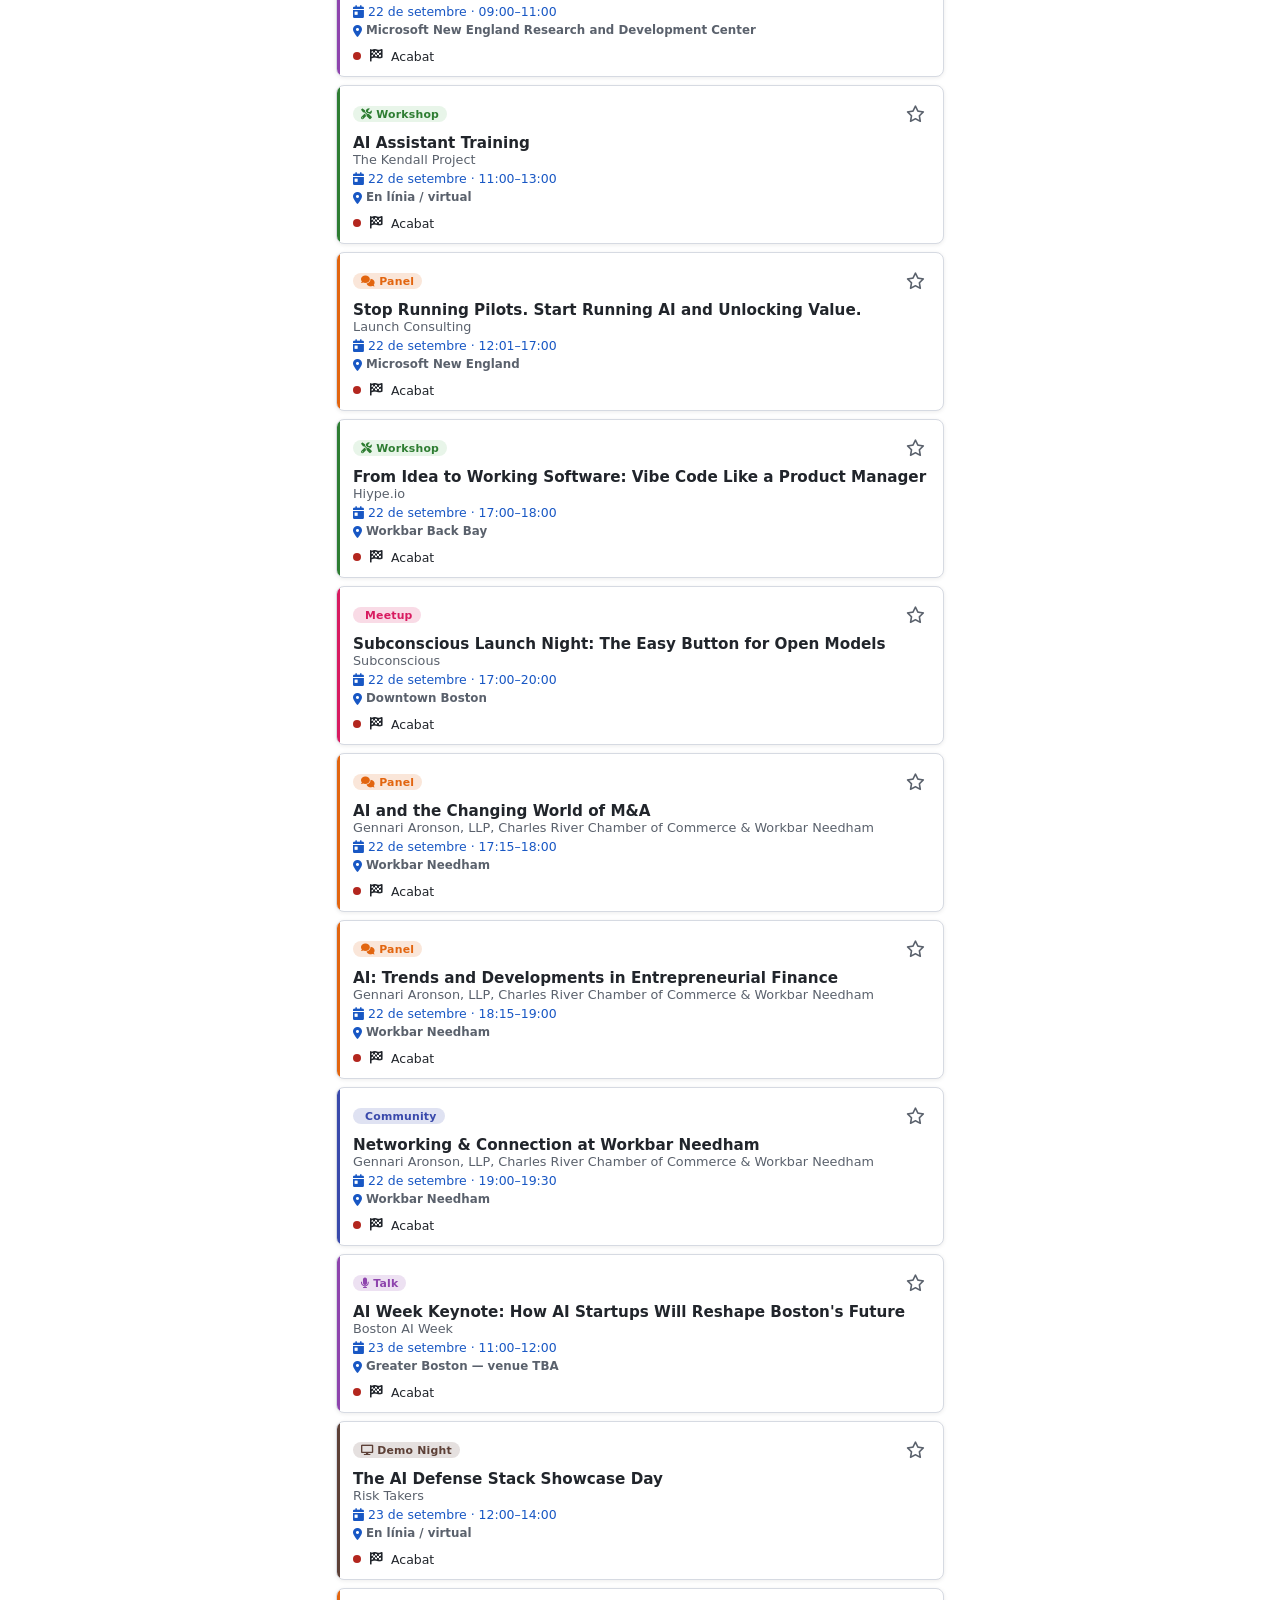
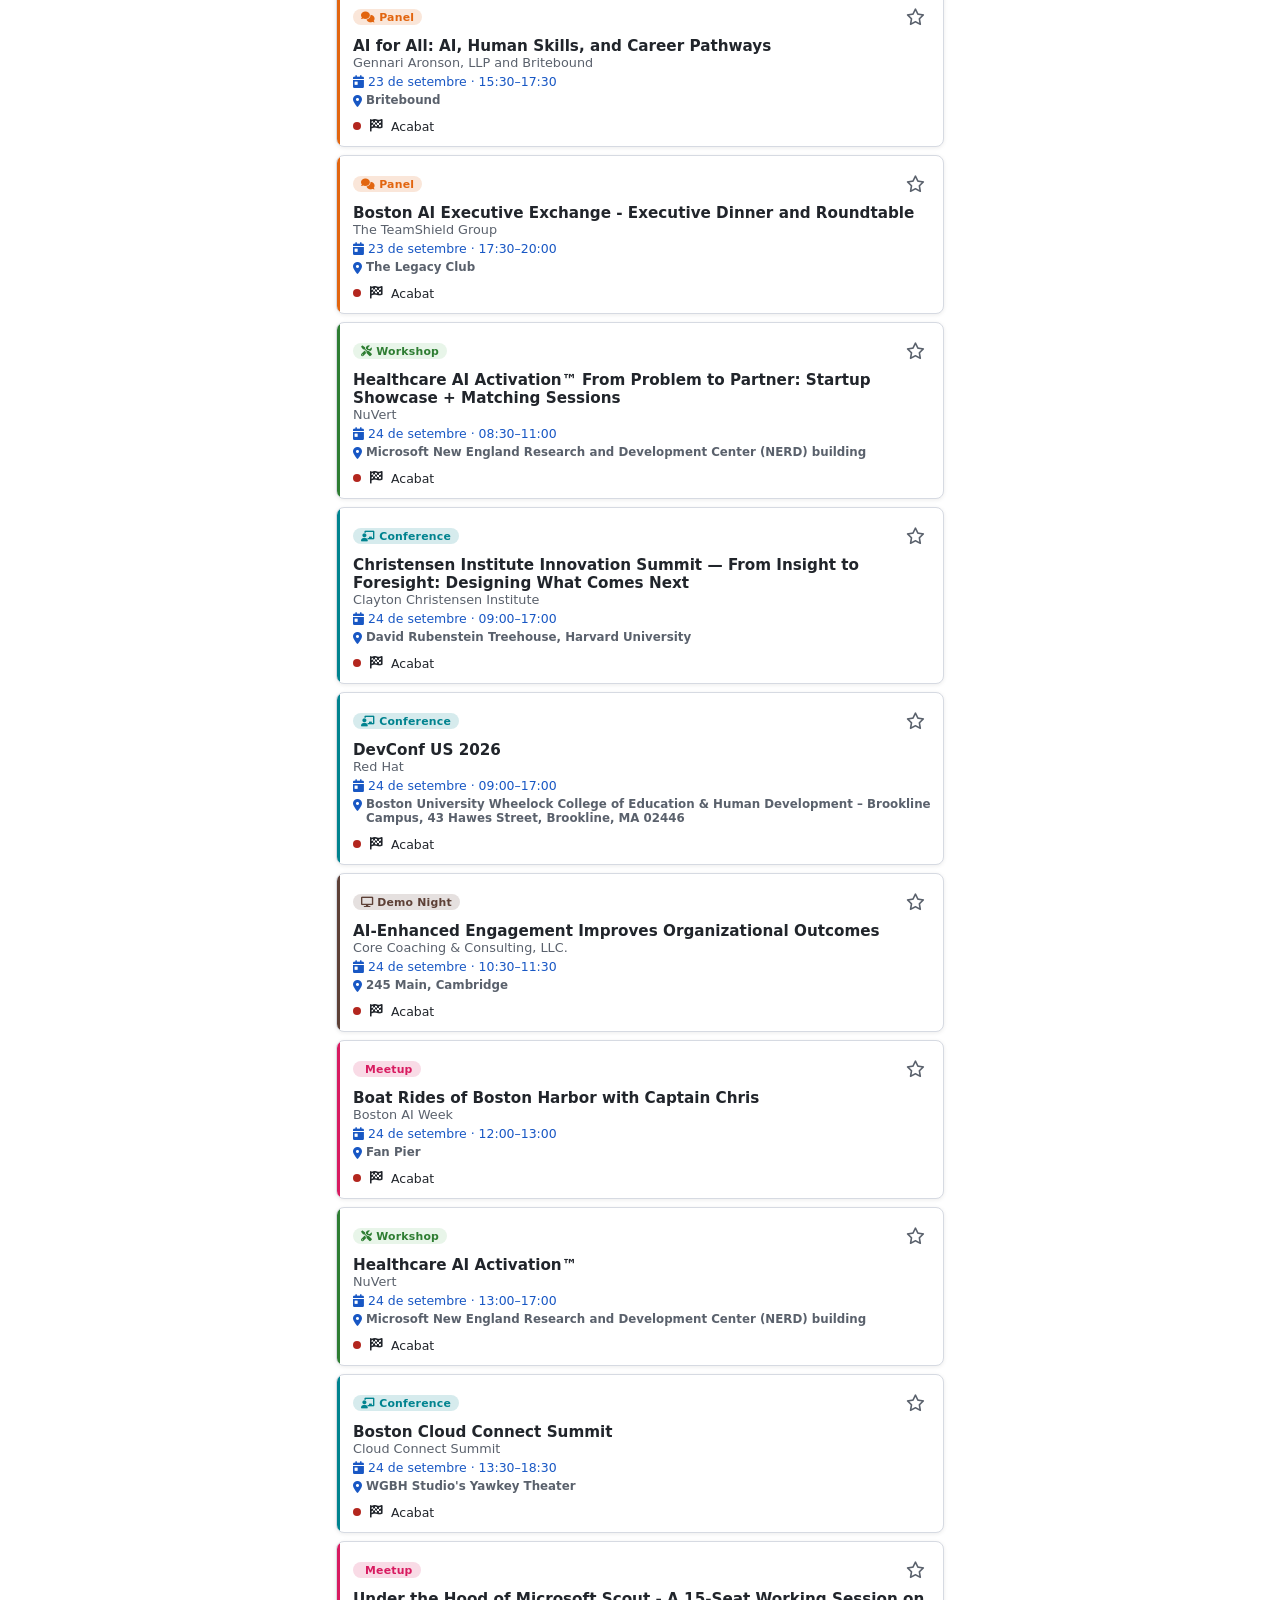
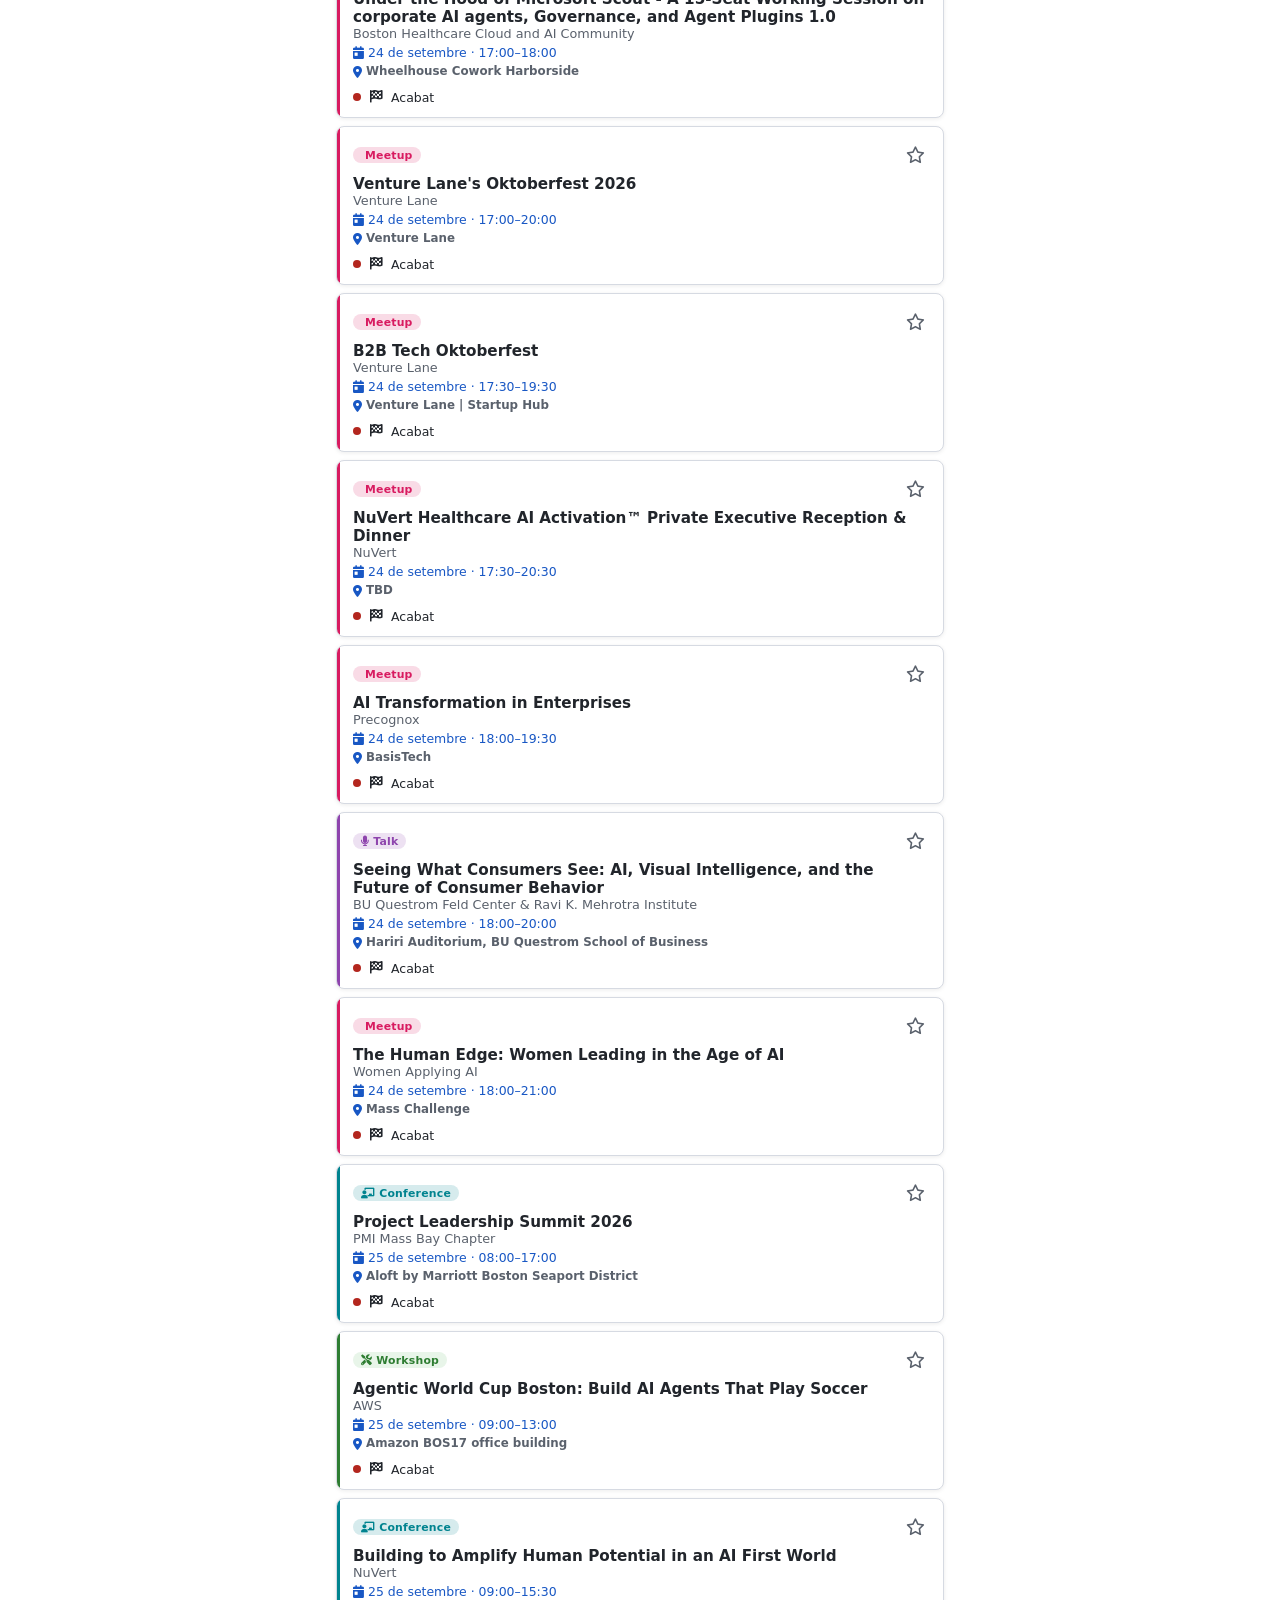
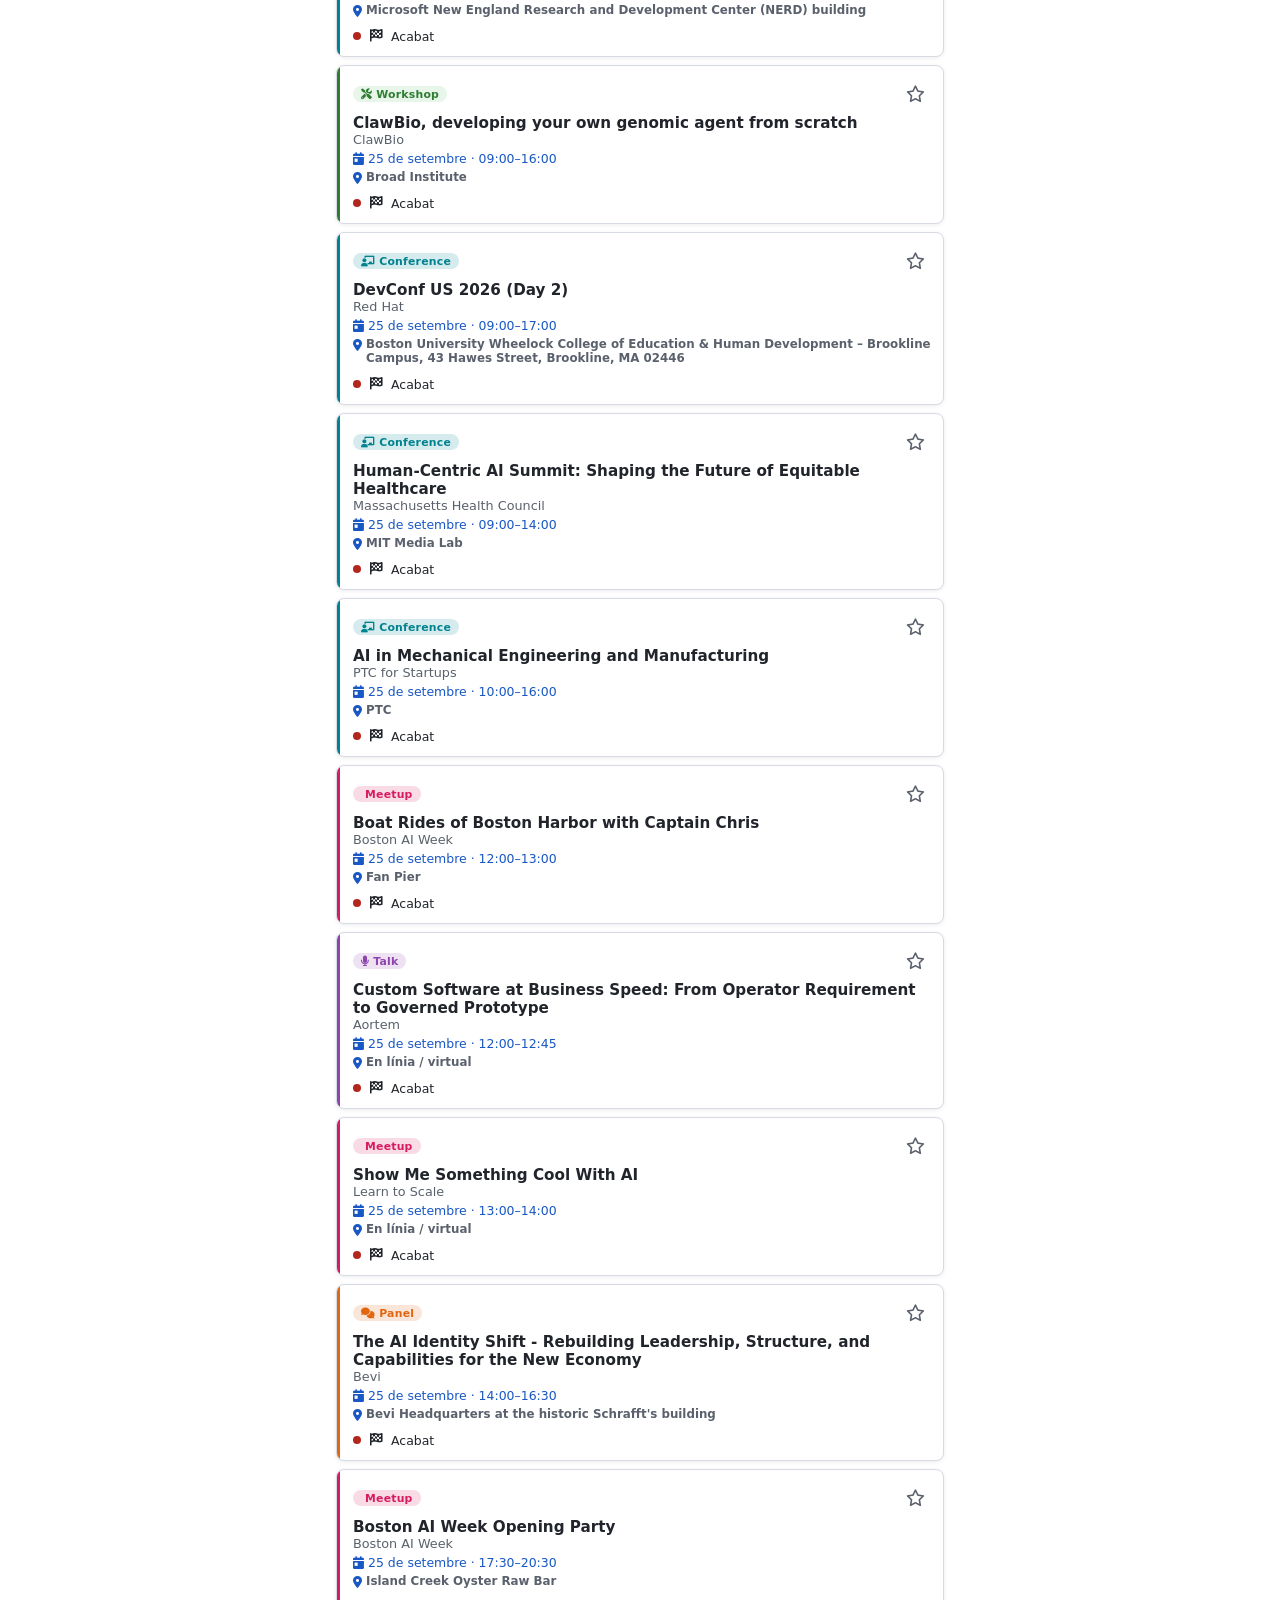
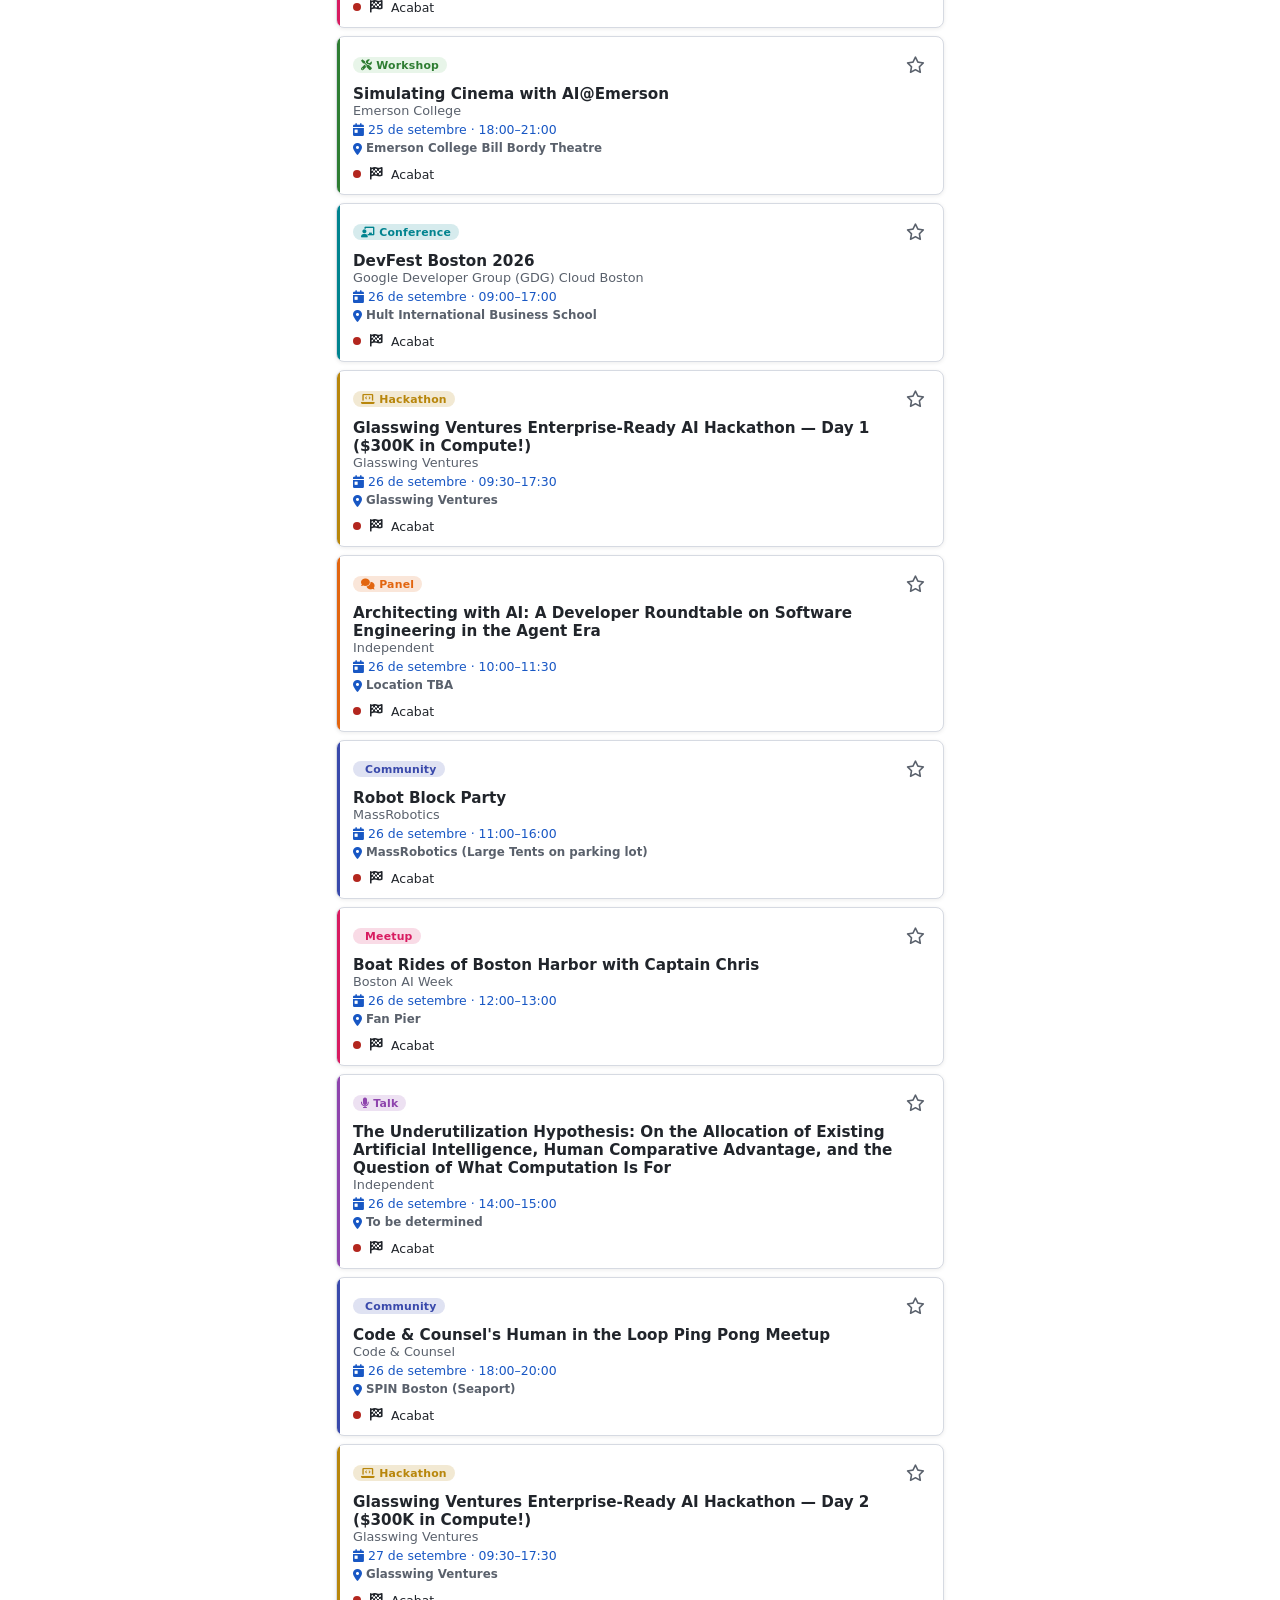
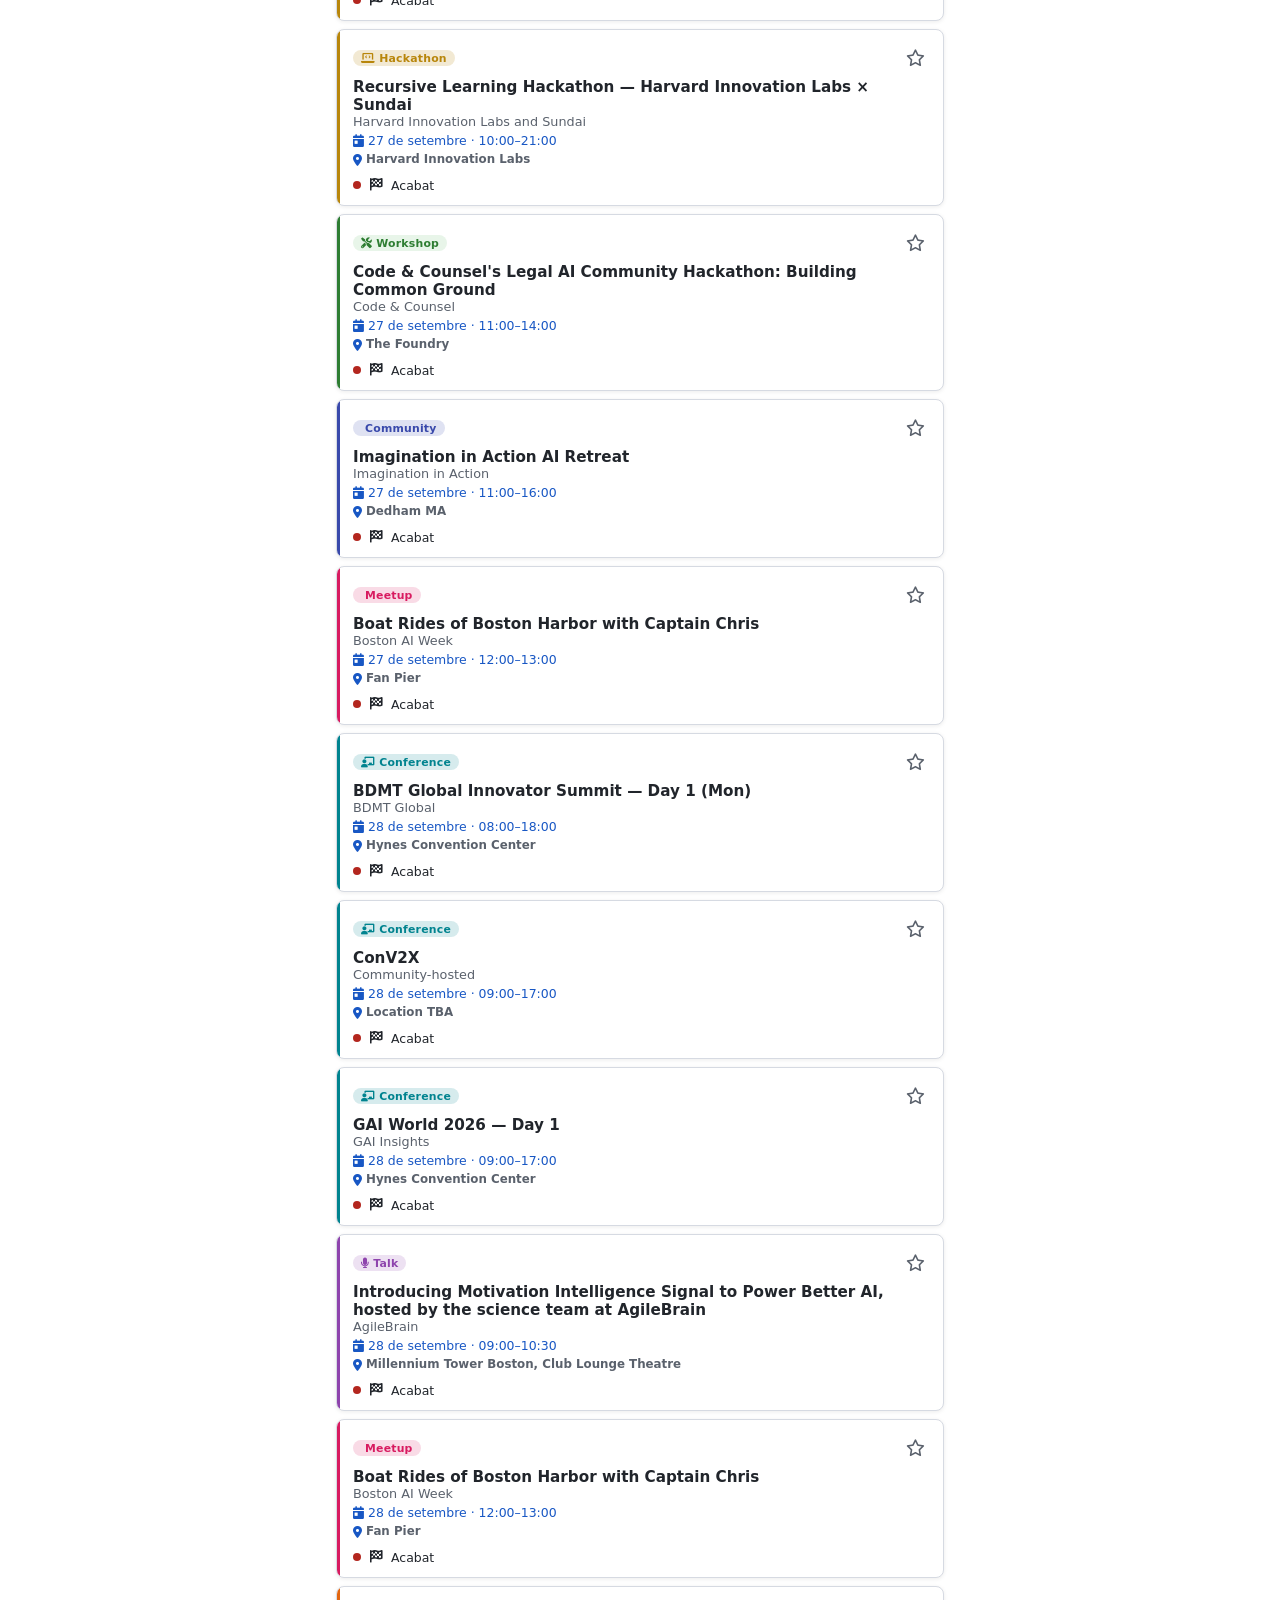
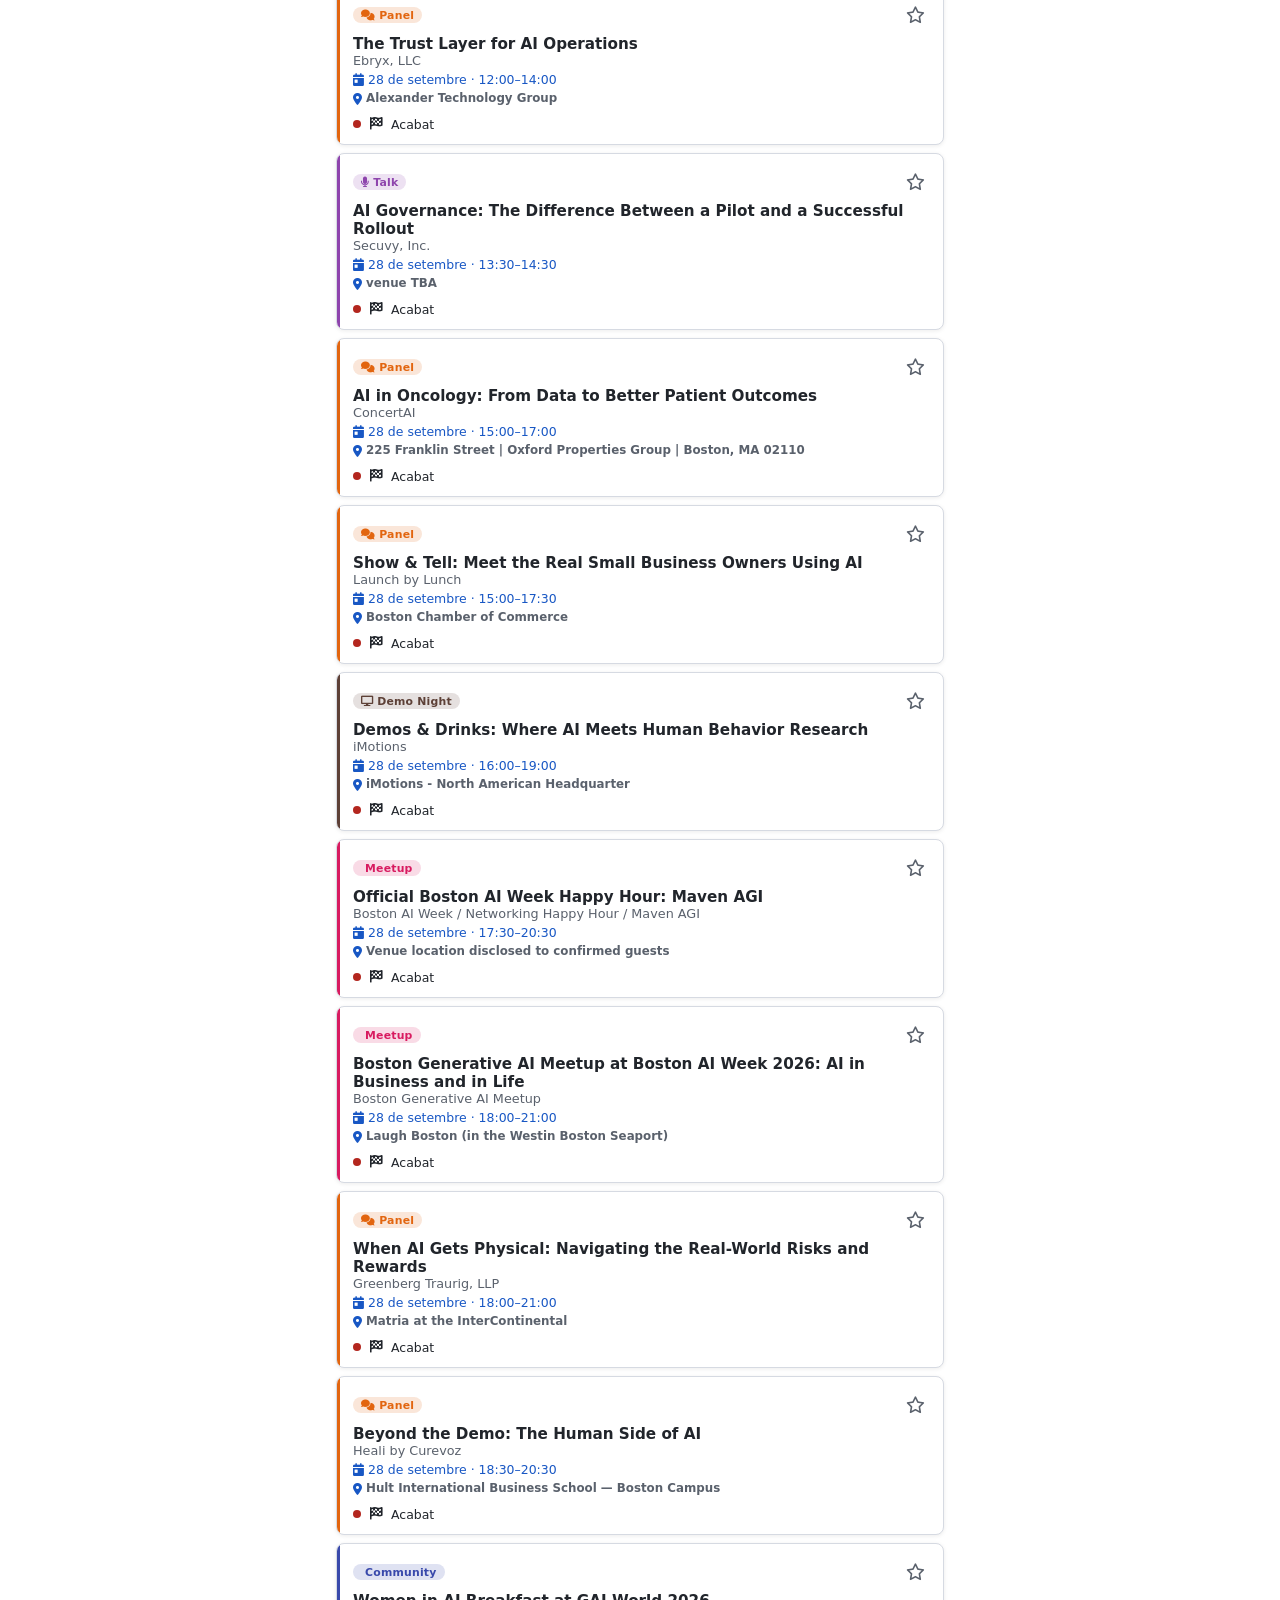
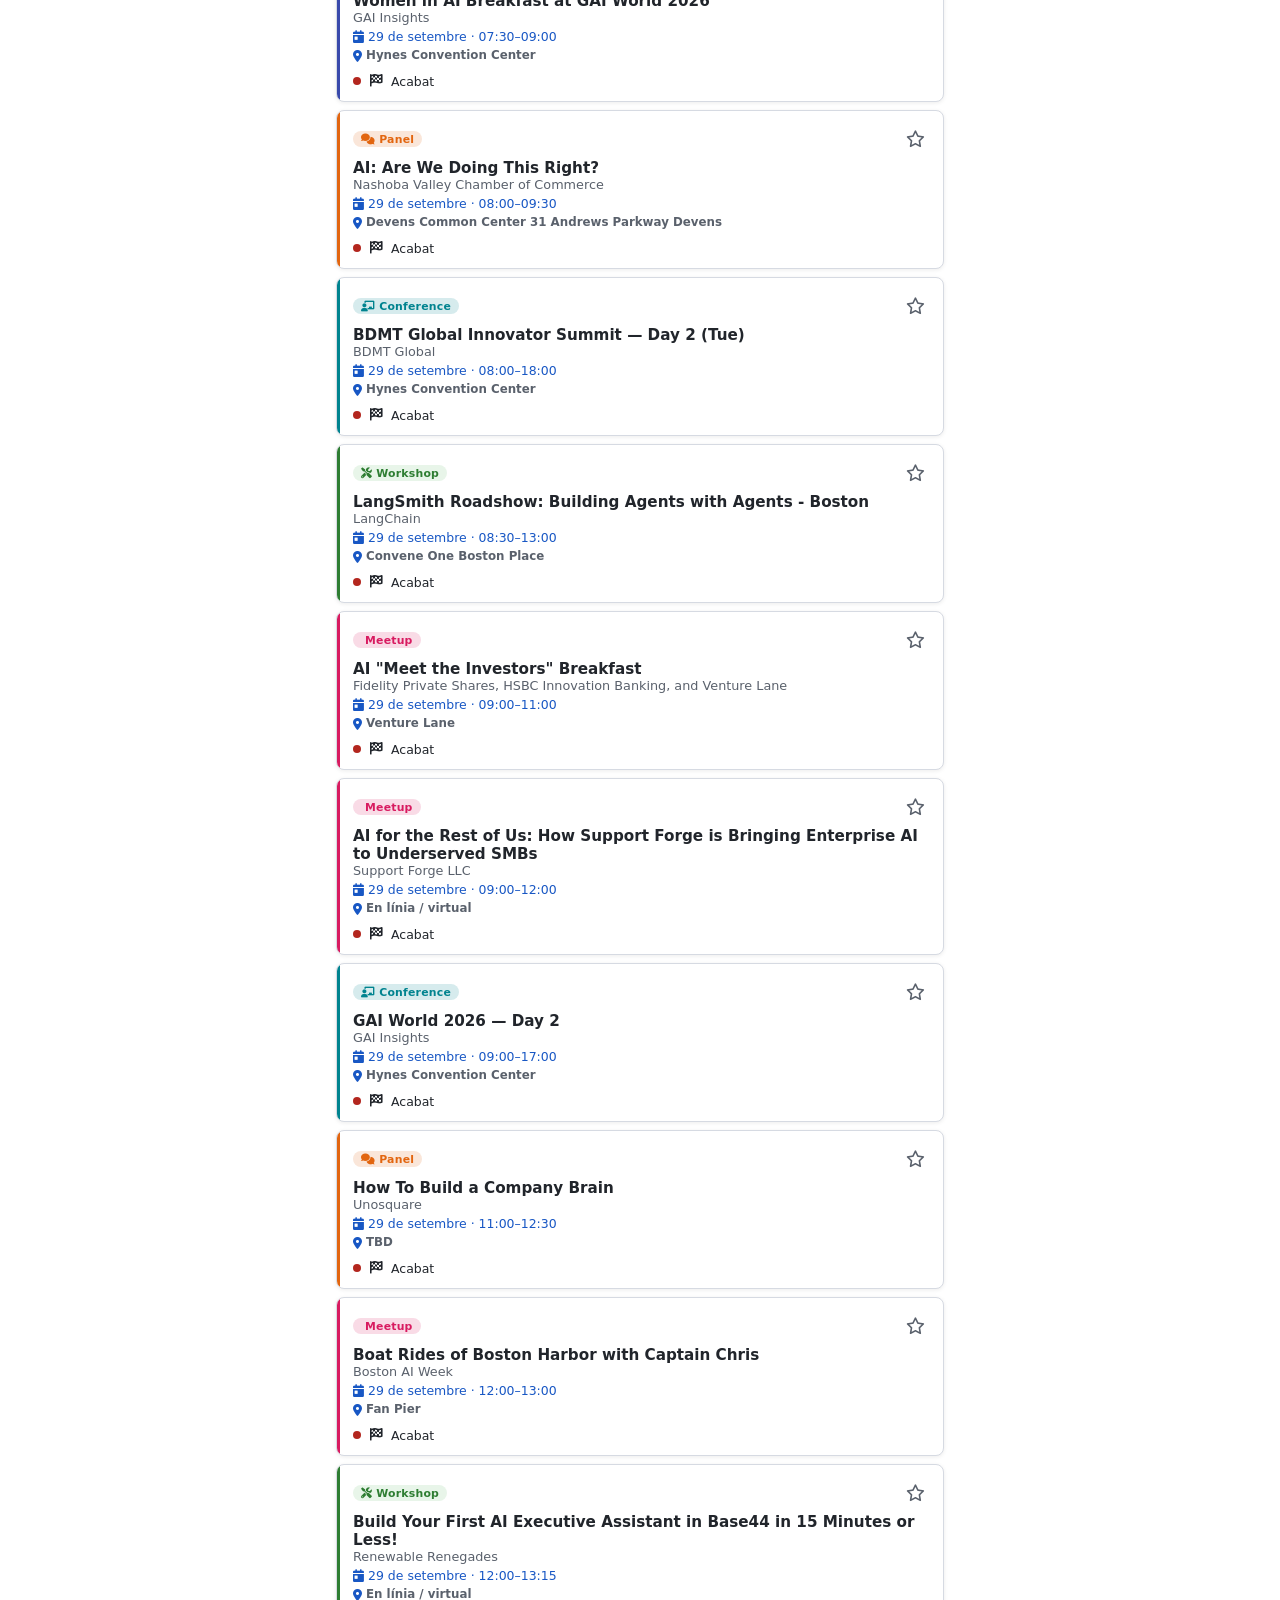
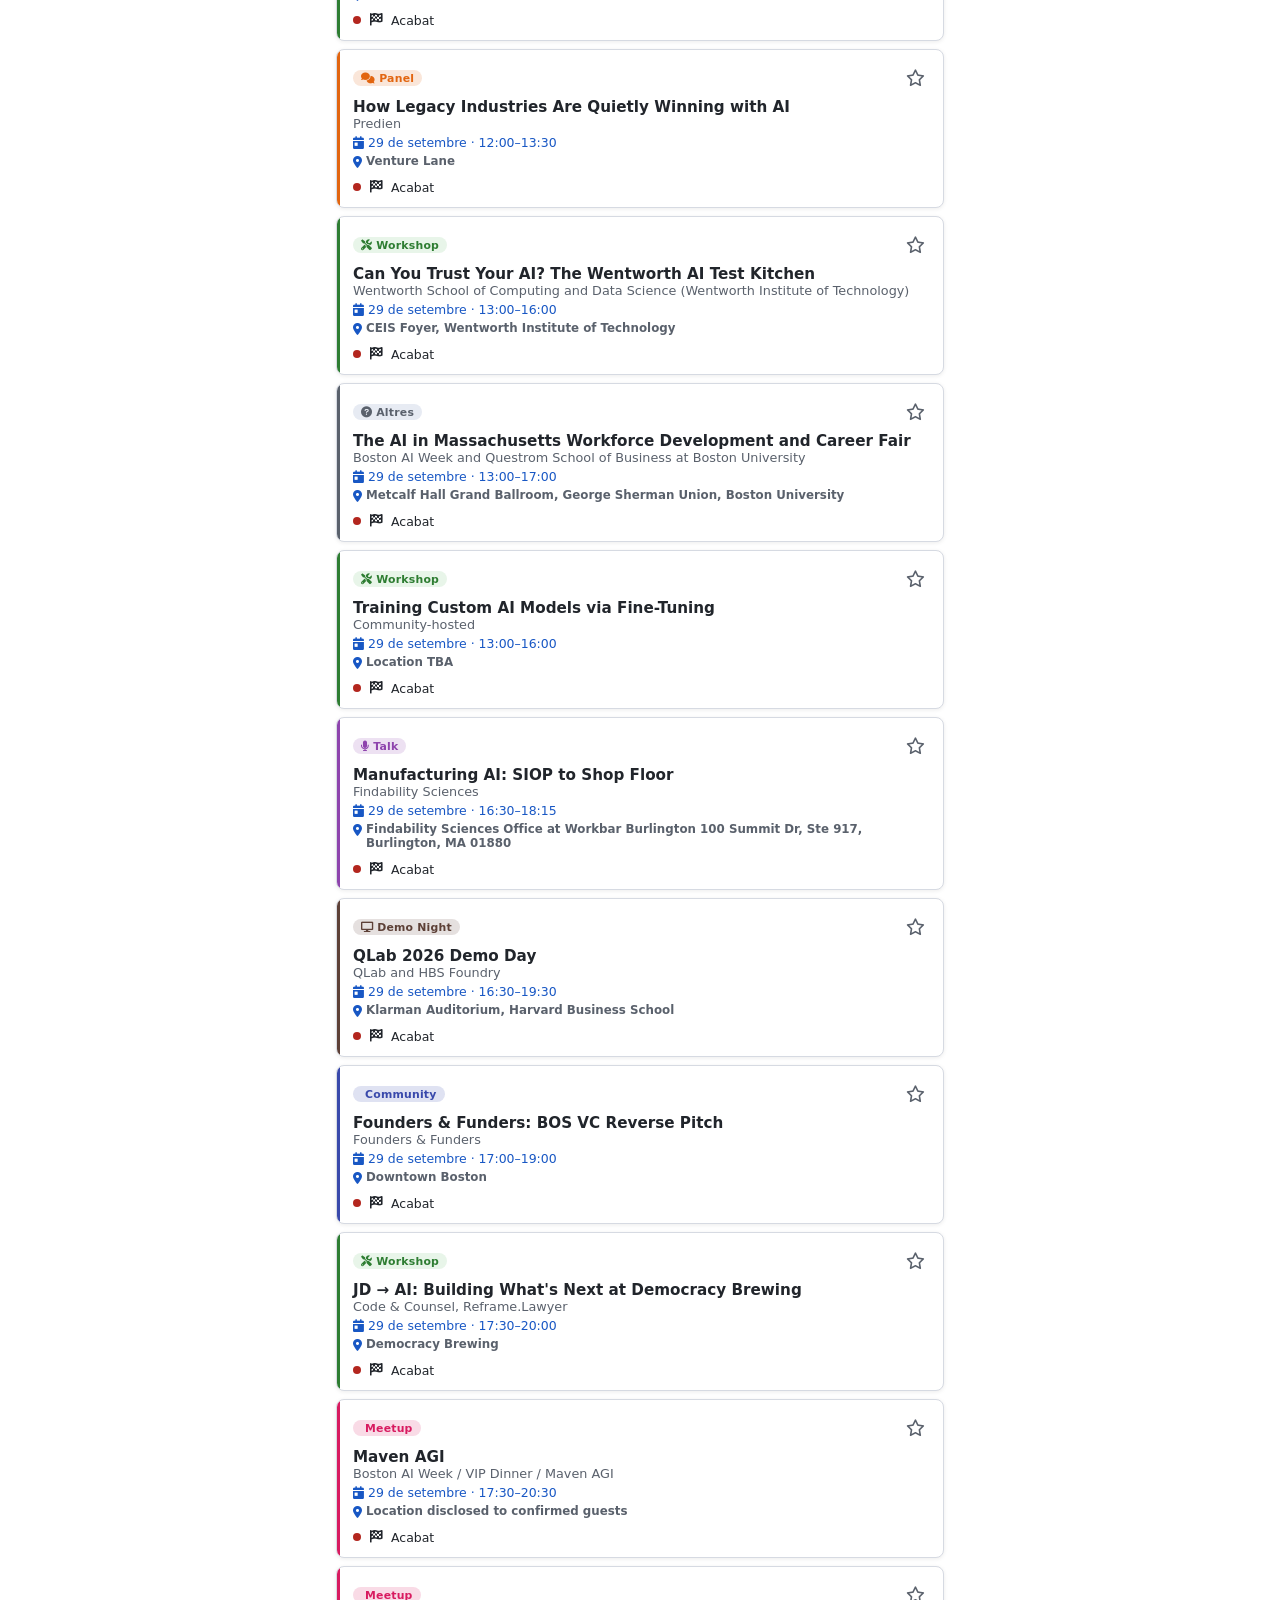
==== commit d3e96266: "Polit visual "professional" de l'app (branca a part, no toca main) Fet a la branca disseny-professio" ====
--- a/index.html
+++ b/index.html
@@ -37,7 +37,7 @@
         <i class="fa-solid fa-bars" aria-hidden="true"></i>
       </button>
       <div class="ds-site-header__text">
-        <p class="ds-site-header__title">BOSTON AI WEEK 2026</p>
+        <p class="ds-site-header__title">Boston AI Week 2026</p>
         <p class="ds-site-header__subtitle">Explora &middot; tot el catàleg</p>
       </div>
       <div class="aiwb-header__actions">
@@ -94,7 +94,9 @@
       <span class="ds-badge ds-badge--primary aiwb-results-pill" id="aiwb-results-count">0</span>
     </div>
 
-    <div id="aiwb-explora-list" aria-live="polite" style="display:flex; flex-direction:column; gap: var(--ds-space-2);"></div>
+    <div id="aiwb-explora-list" aria-live="polite" style="display:flex; flex-direction:column; gap: var(--ds-space-2);">
+      <p class="ds-text ds-text--sm ds-text--muted aiwb-loading"><span class="ds-spinner"></span> Carregant el catàleg…</p>
+    </div>
   </main>
 
   <!-- Tabbar amagada temporalment (app.css .ds-tabbar) — substituïda pel
--- a/assets/css/app.css
+++ b/assets/css/app.css
@@ -240,6 +240,18 @@
 .aiwb-card {
   padding: var(--ds-space-3) var(--ds-space-3) var(--ds-space-3) calc(var(--ds-space-3) + 4px);
   overflow: hidden;
+}
+
+/* Bug del design-system compartit (13/09/2026, no corregit aquí —
+   només sobreescrit localment): .ds-card--status-start::before porta
+   `background: var(--ds-color-primary)` fix, sense llegir mai
+   `--ds-card-color` (encara que el comentari del propi card.css digui
+   que "combina amb --primary/--accent/--success... via var(--ds-color-*)").
+   Sense això, totes les targetes sortien amb la barra blava fixa
+   independentment del format — proposar-ho com a fix al design-system
+   compartit (`components/card.css`). */
+.aiwb-card.ds-card--status-start::before {
+  background: var(--ds-card-color, var(--ds-color-primary));
 }
 
 .aiwb-card__top {
@@ -391,12 +403,28 @@
 }
 .aiwb-plan-fields > * { flex: 1; }
 
-/* ── Explora: barra de filtres (dia / format / barri / organitzador) ── */
+.aiwb-loading {
+  display: flex;
+  align-items: center;
+  gap: var(--ds-space-2);
+  padding: var(--ds-space-6) 0;
+  justify-content: center;
+}
+
+/* ── Explora: barra de filtres (dia / format / barri / organitzador) ──
+   Agrupats visualment en un panell (abans: 4 <select> flotant
+   directament sobre el fons de la pàgina, sense cap relació visual
+   entre ells). */
 .aiwb-explora-toolbar {
   display: flex;
   flex-wrap: wrap;
   gap: var(--ds-space-2);
   margin-bottom: var(--ds-space-2);
+  padding: var(--ds-space-3);
+  background: var(--ds-color-surface);
+  border: 1px solid var(--ds-color-border);
+  border-radius: var(--ds-radius);
+  box-shadow: var(--ds-shadow-sm);
 }
 .aiwb-explora-toolbar select {
   flex: 1 1 140px;
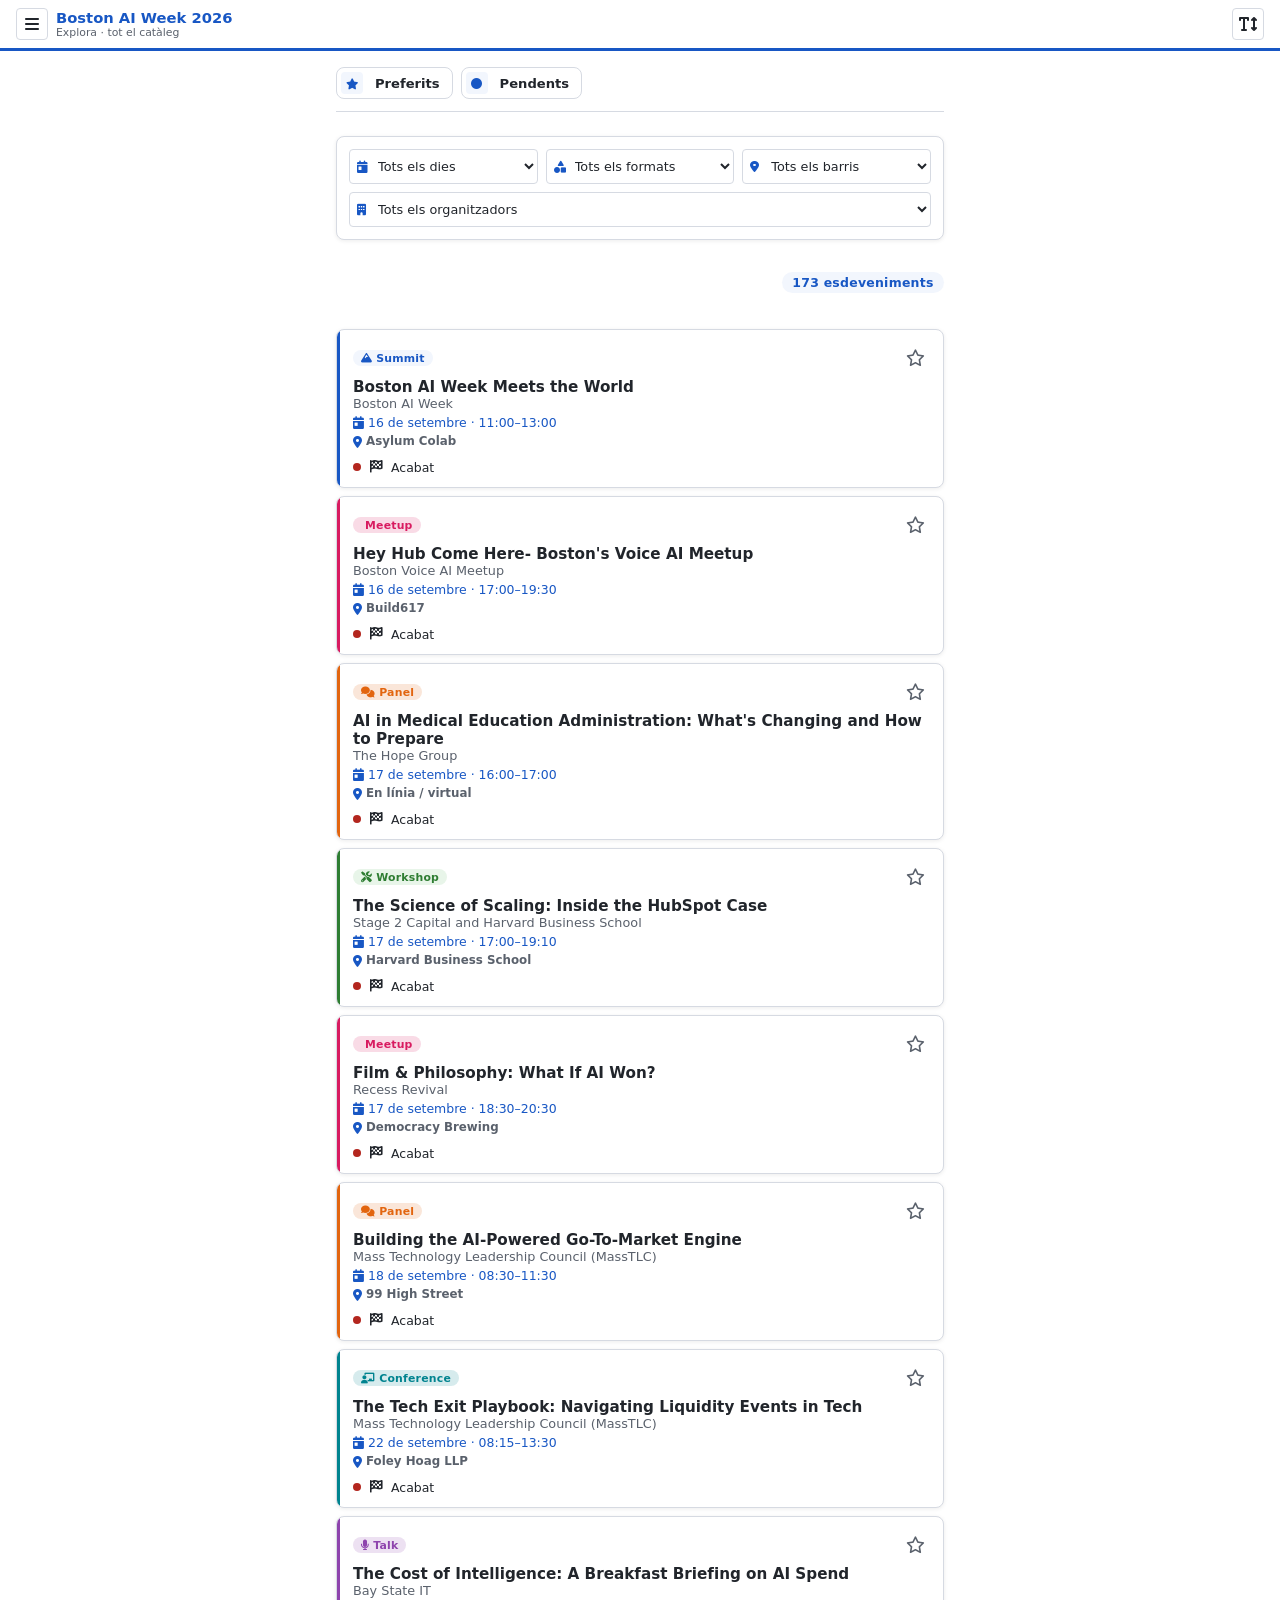
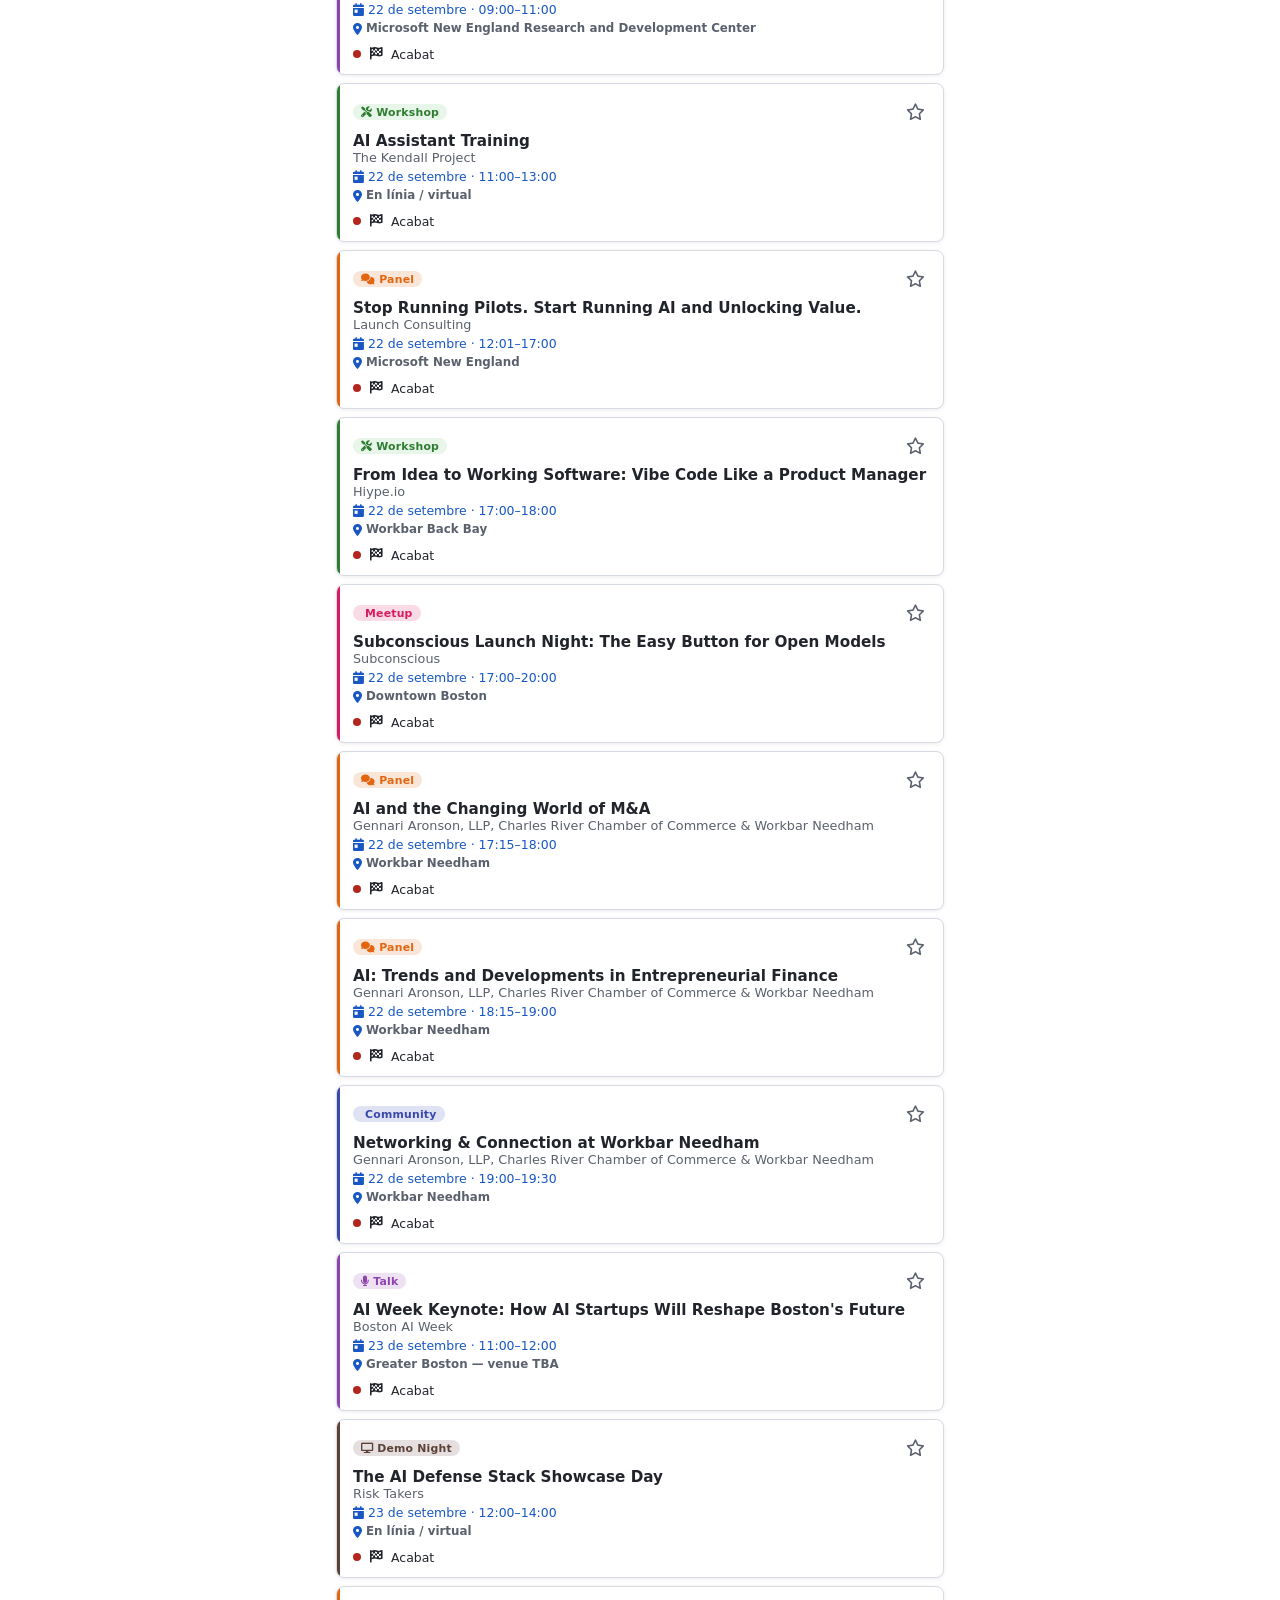
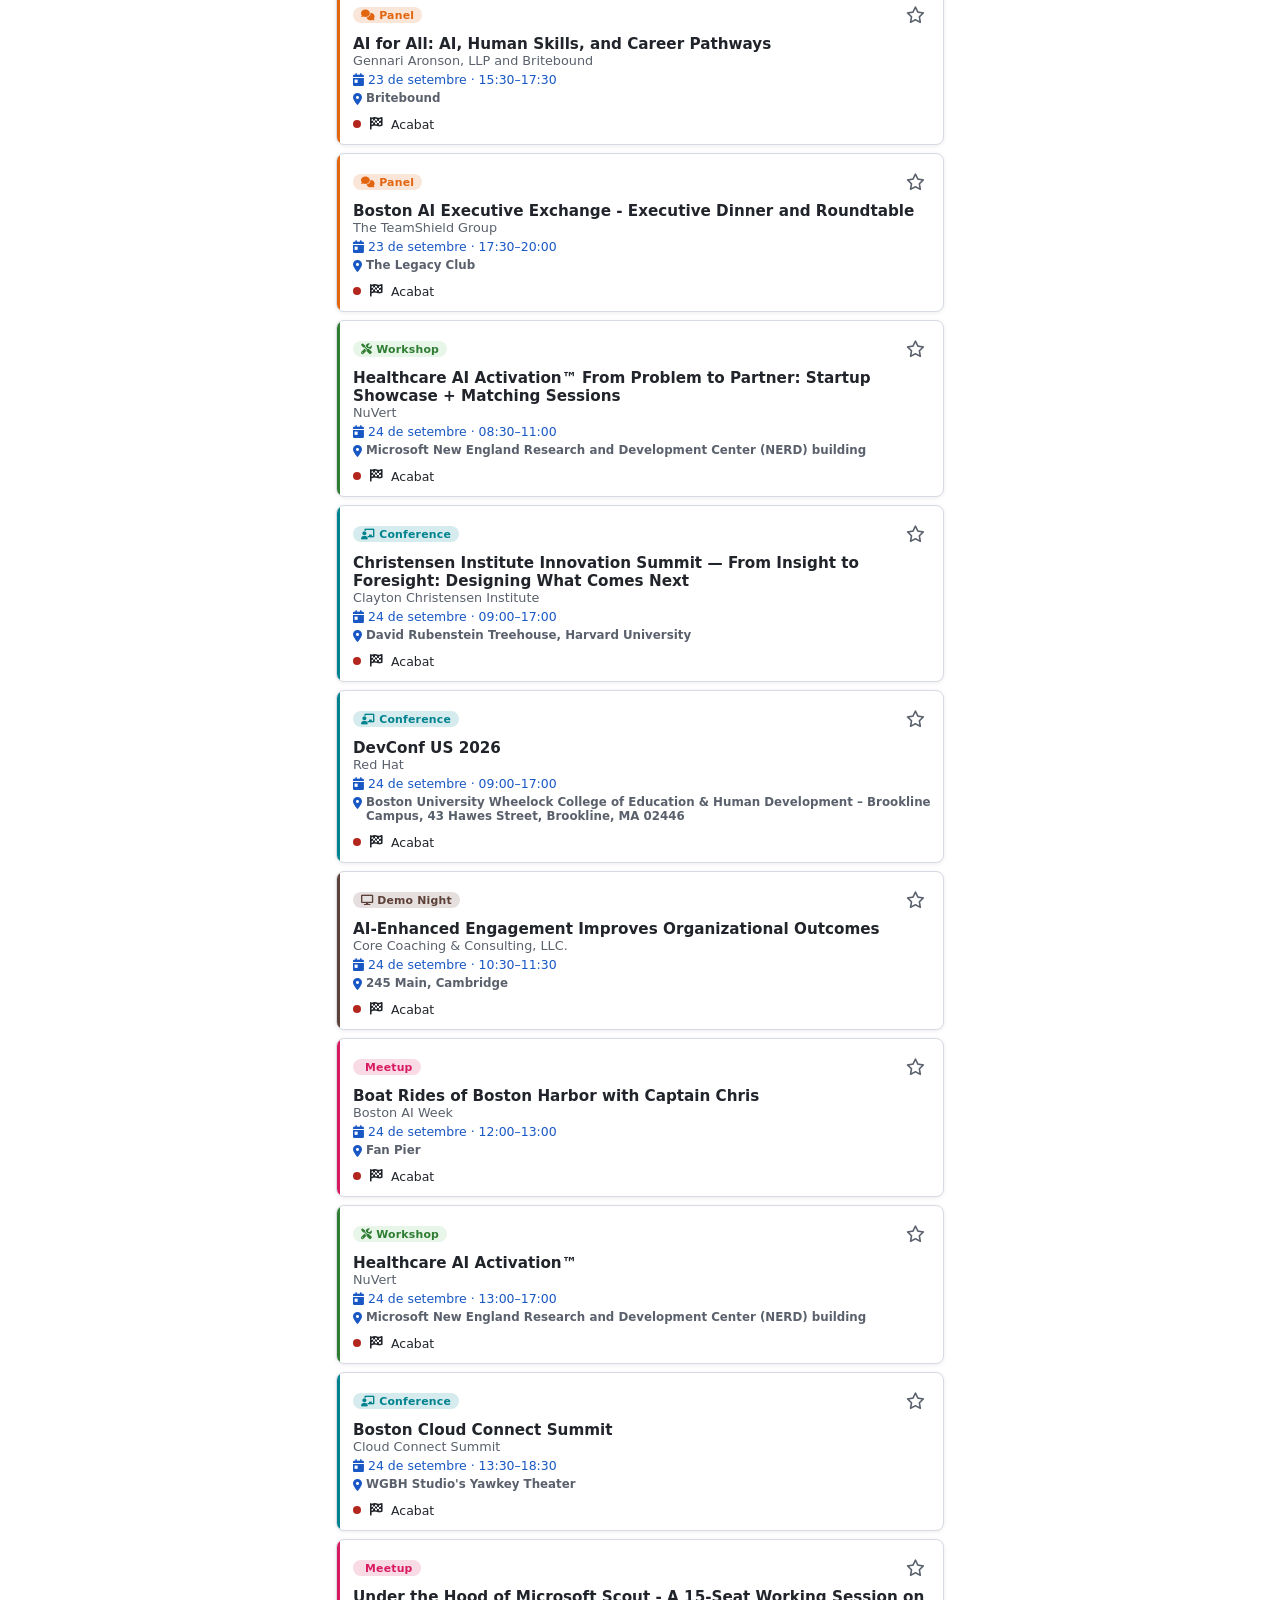
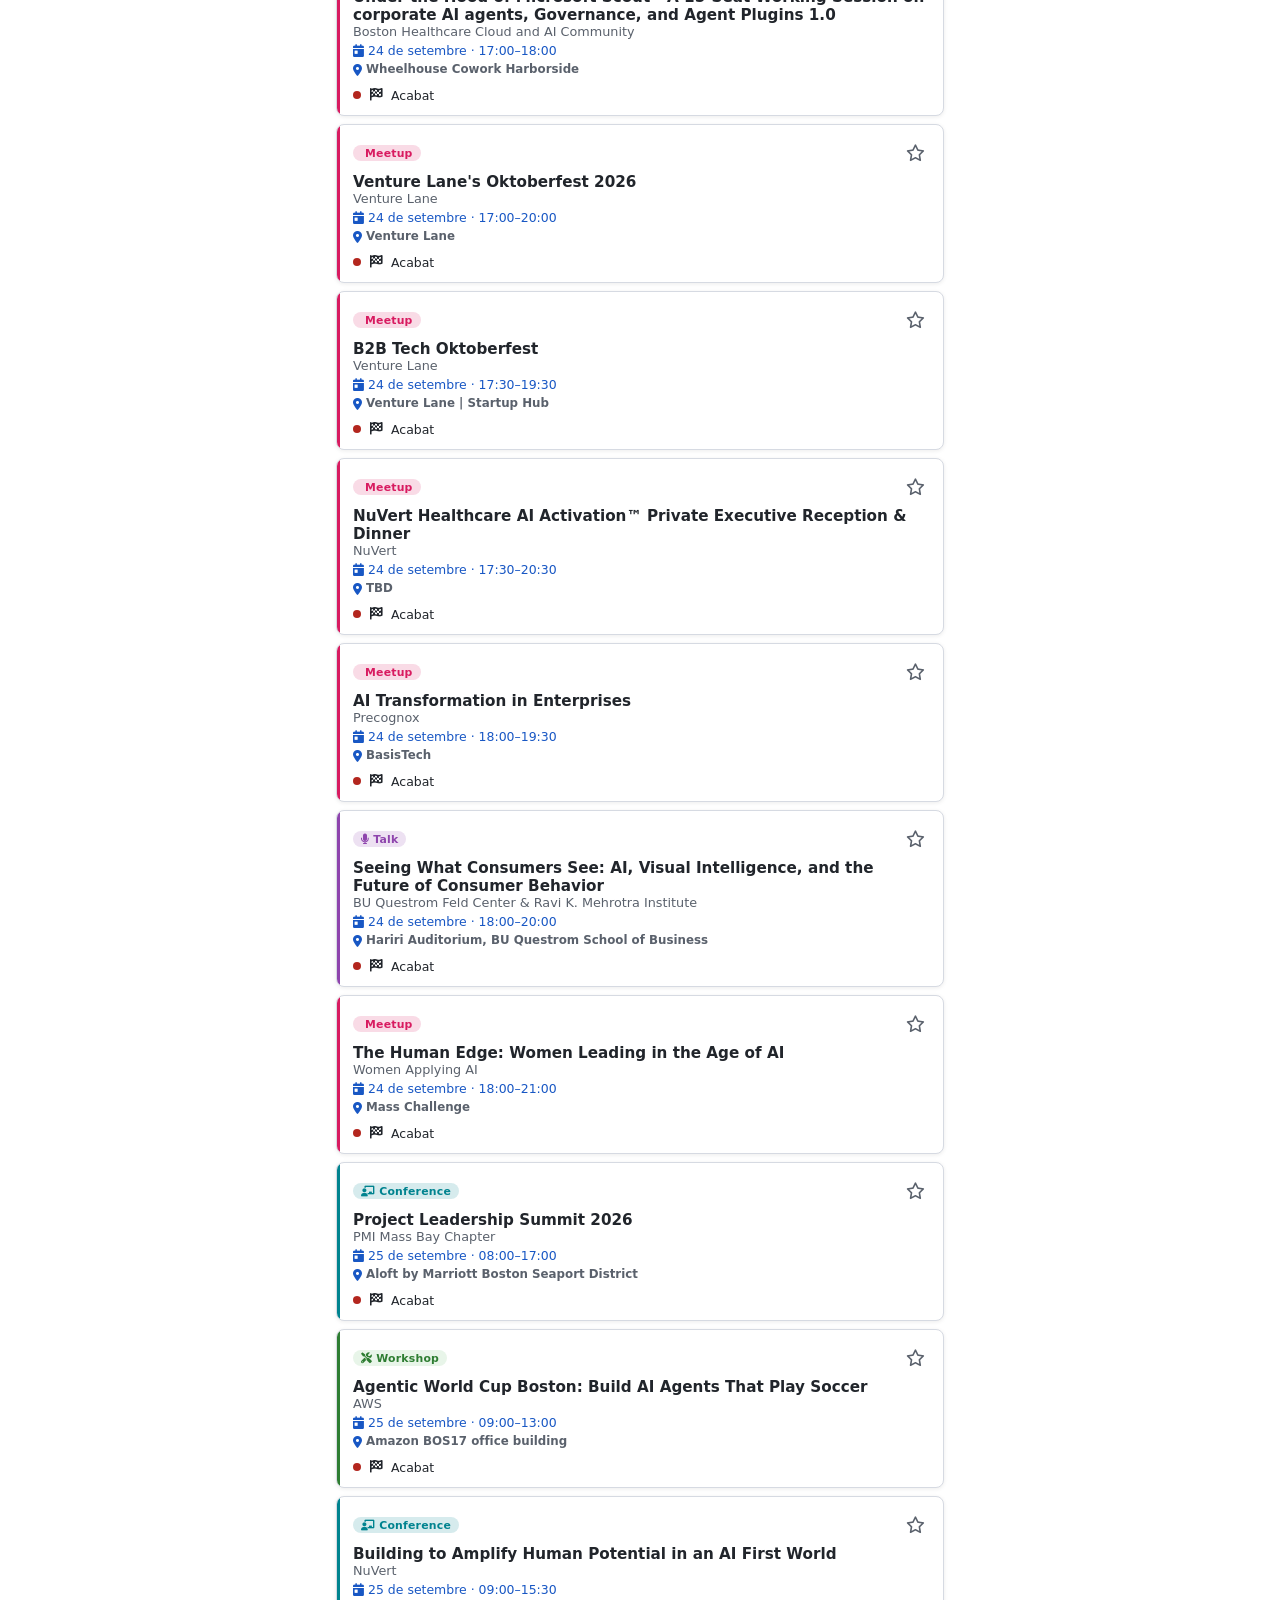
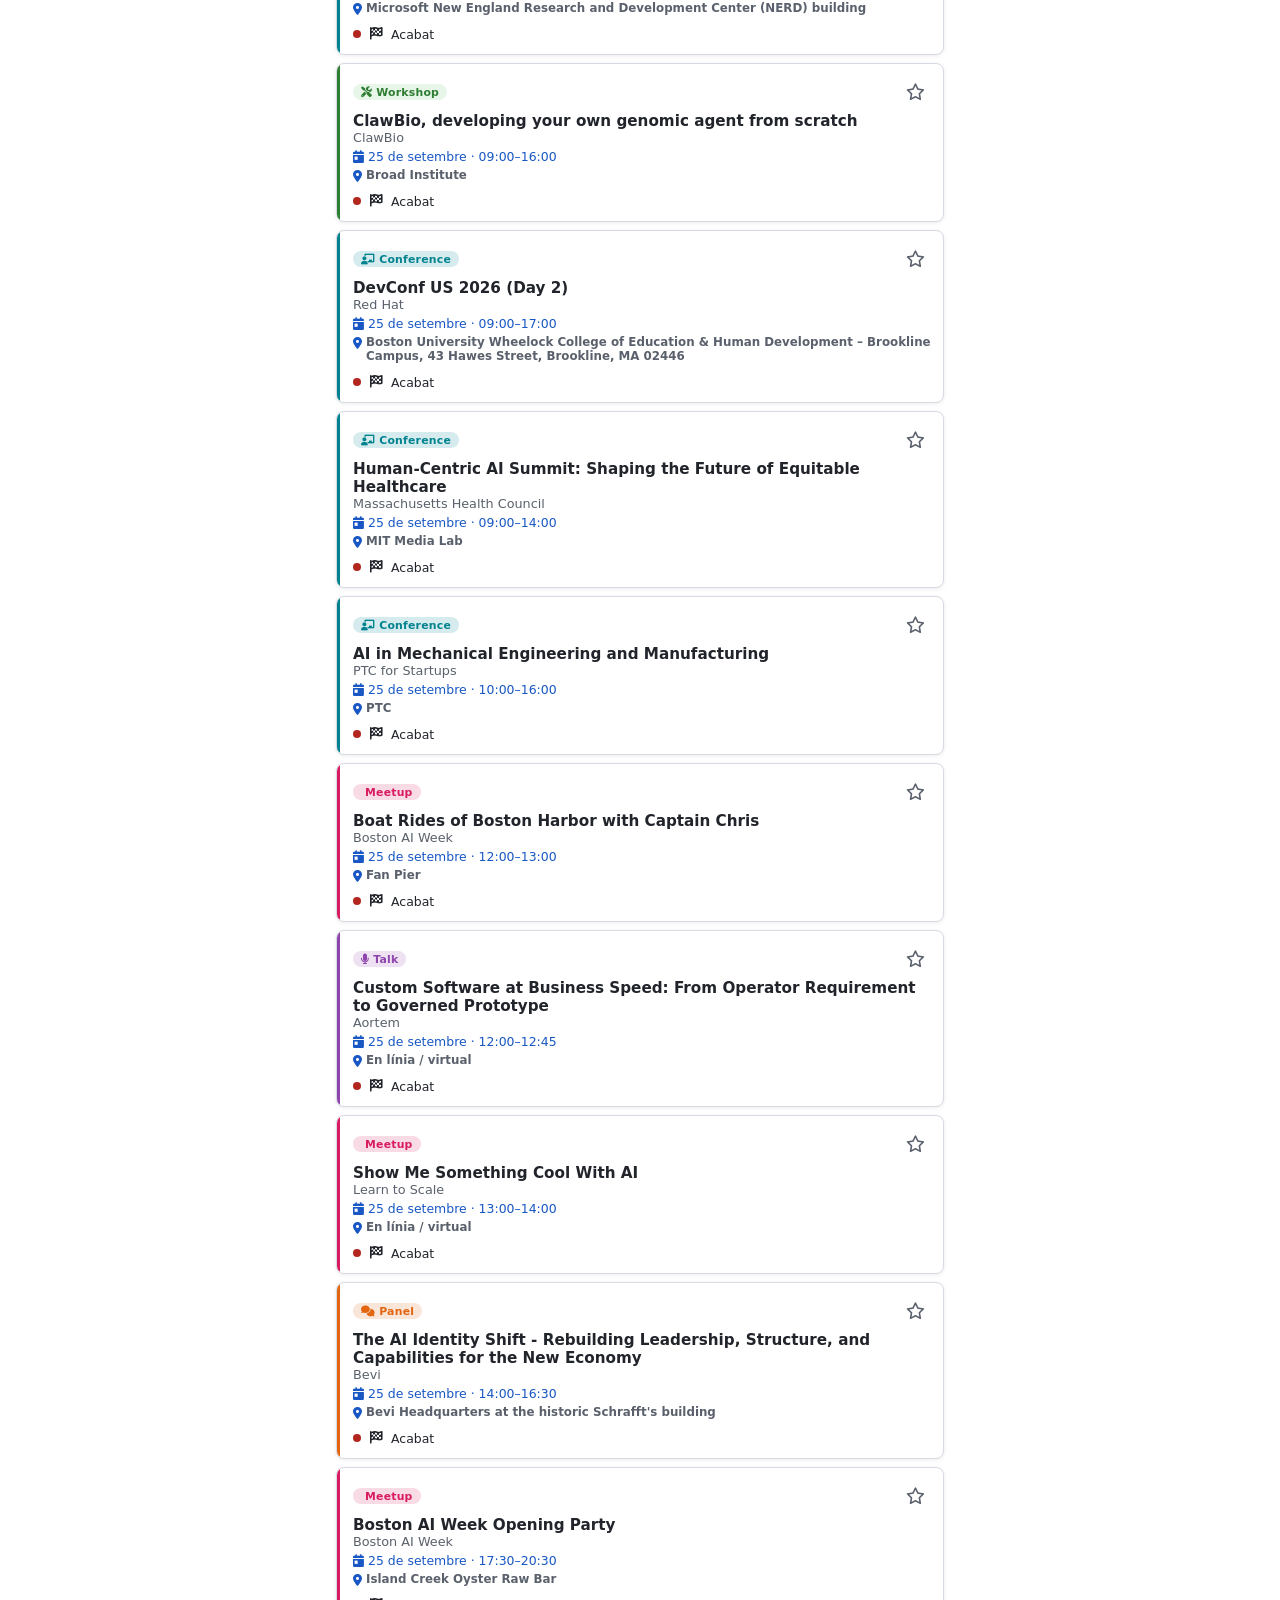
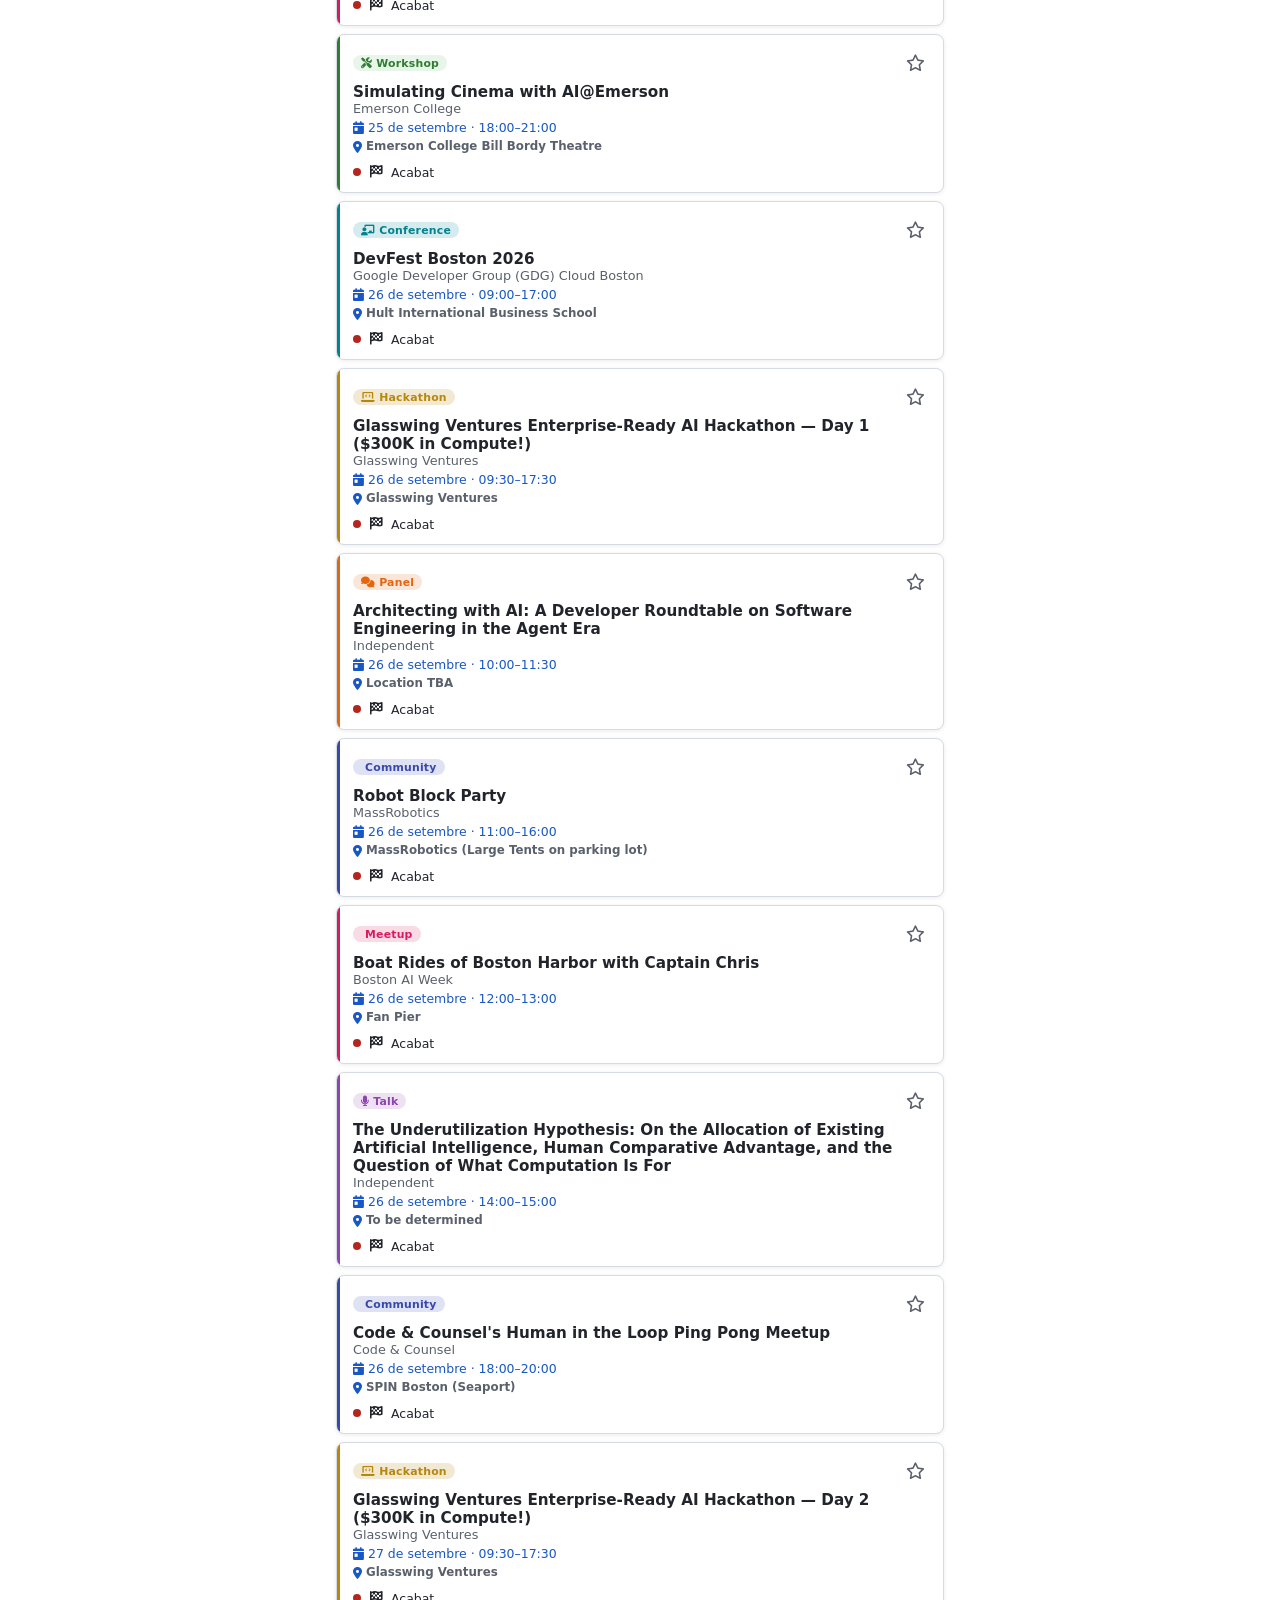
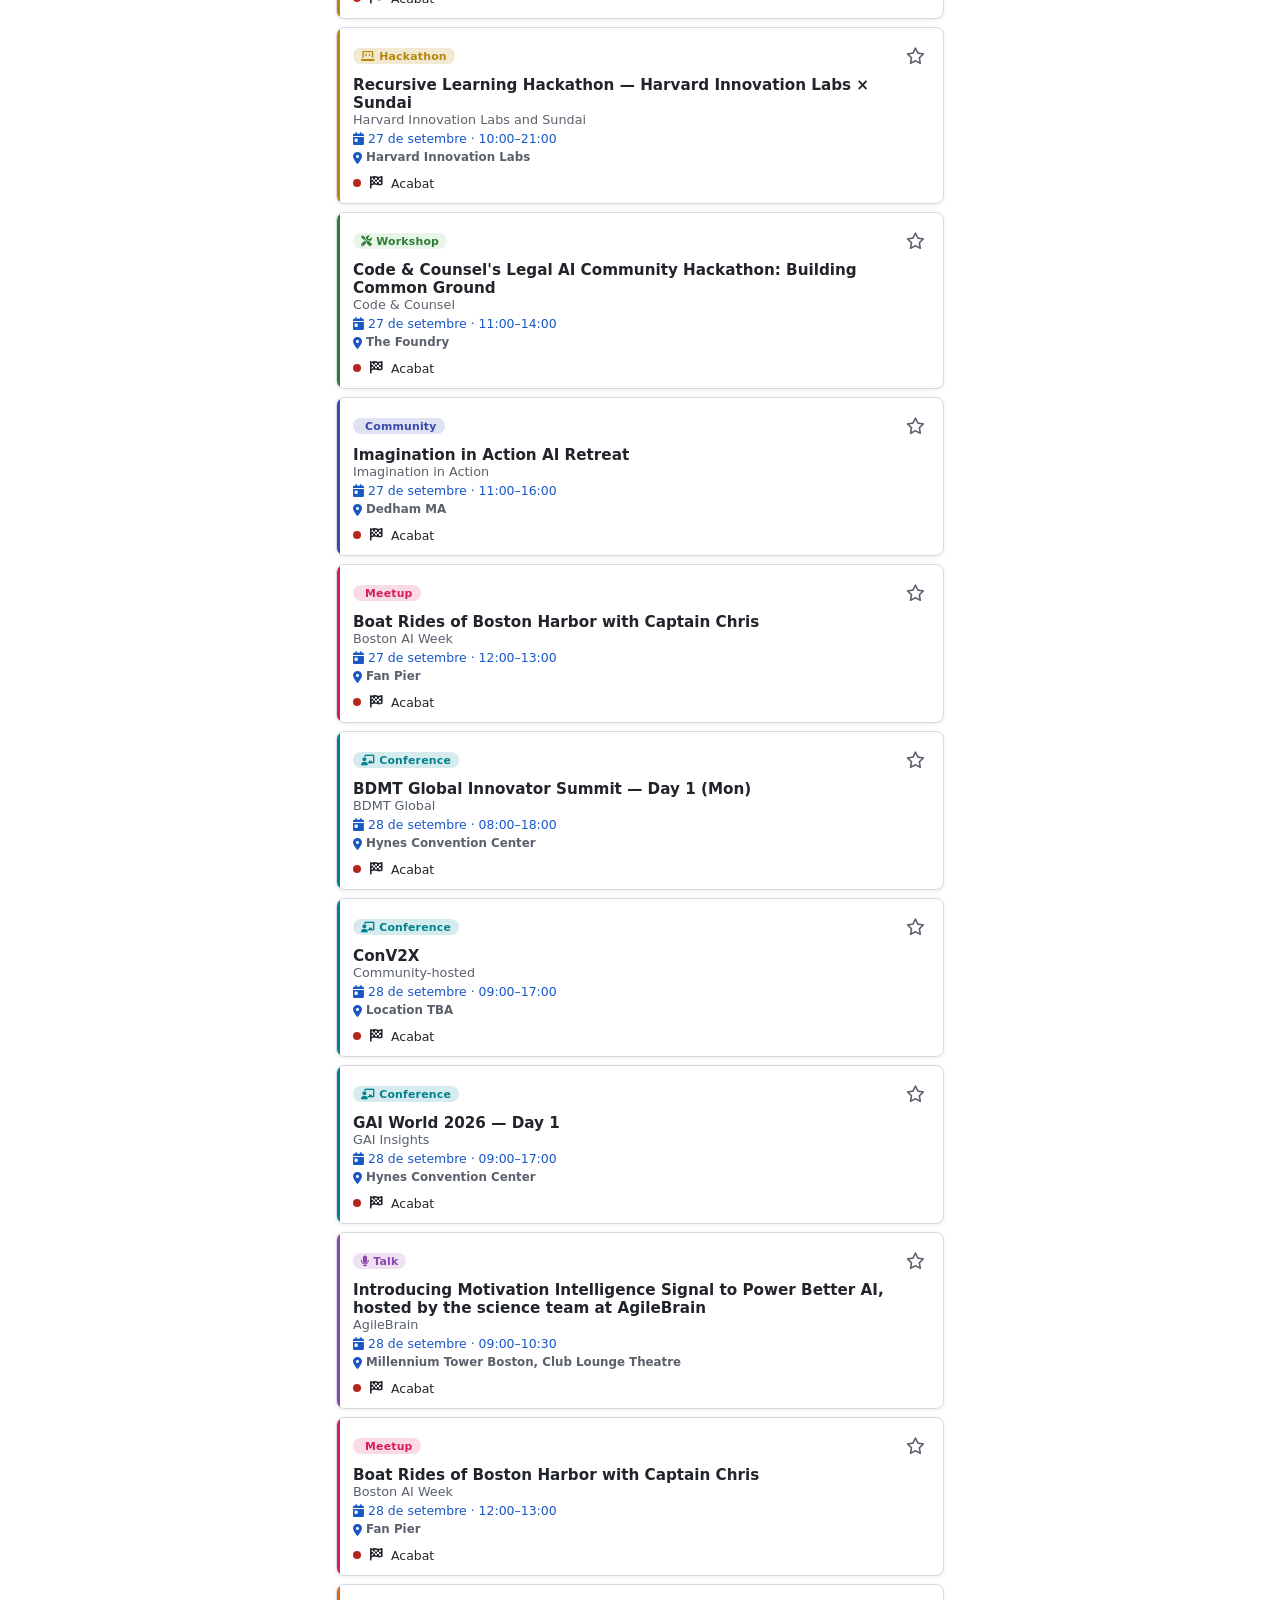
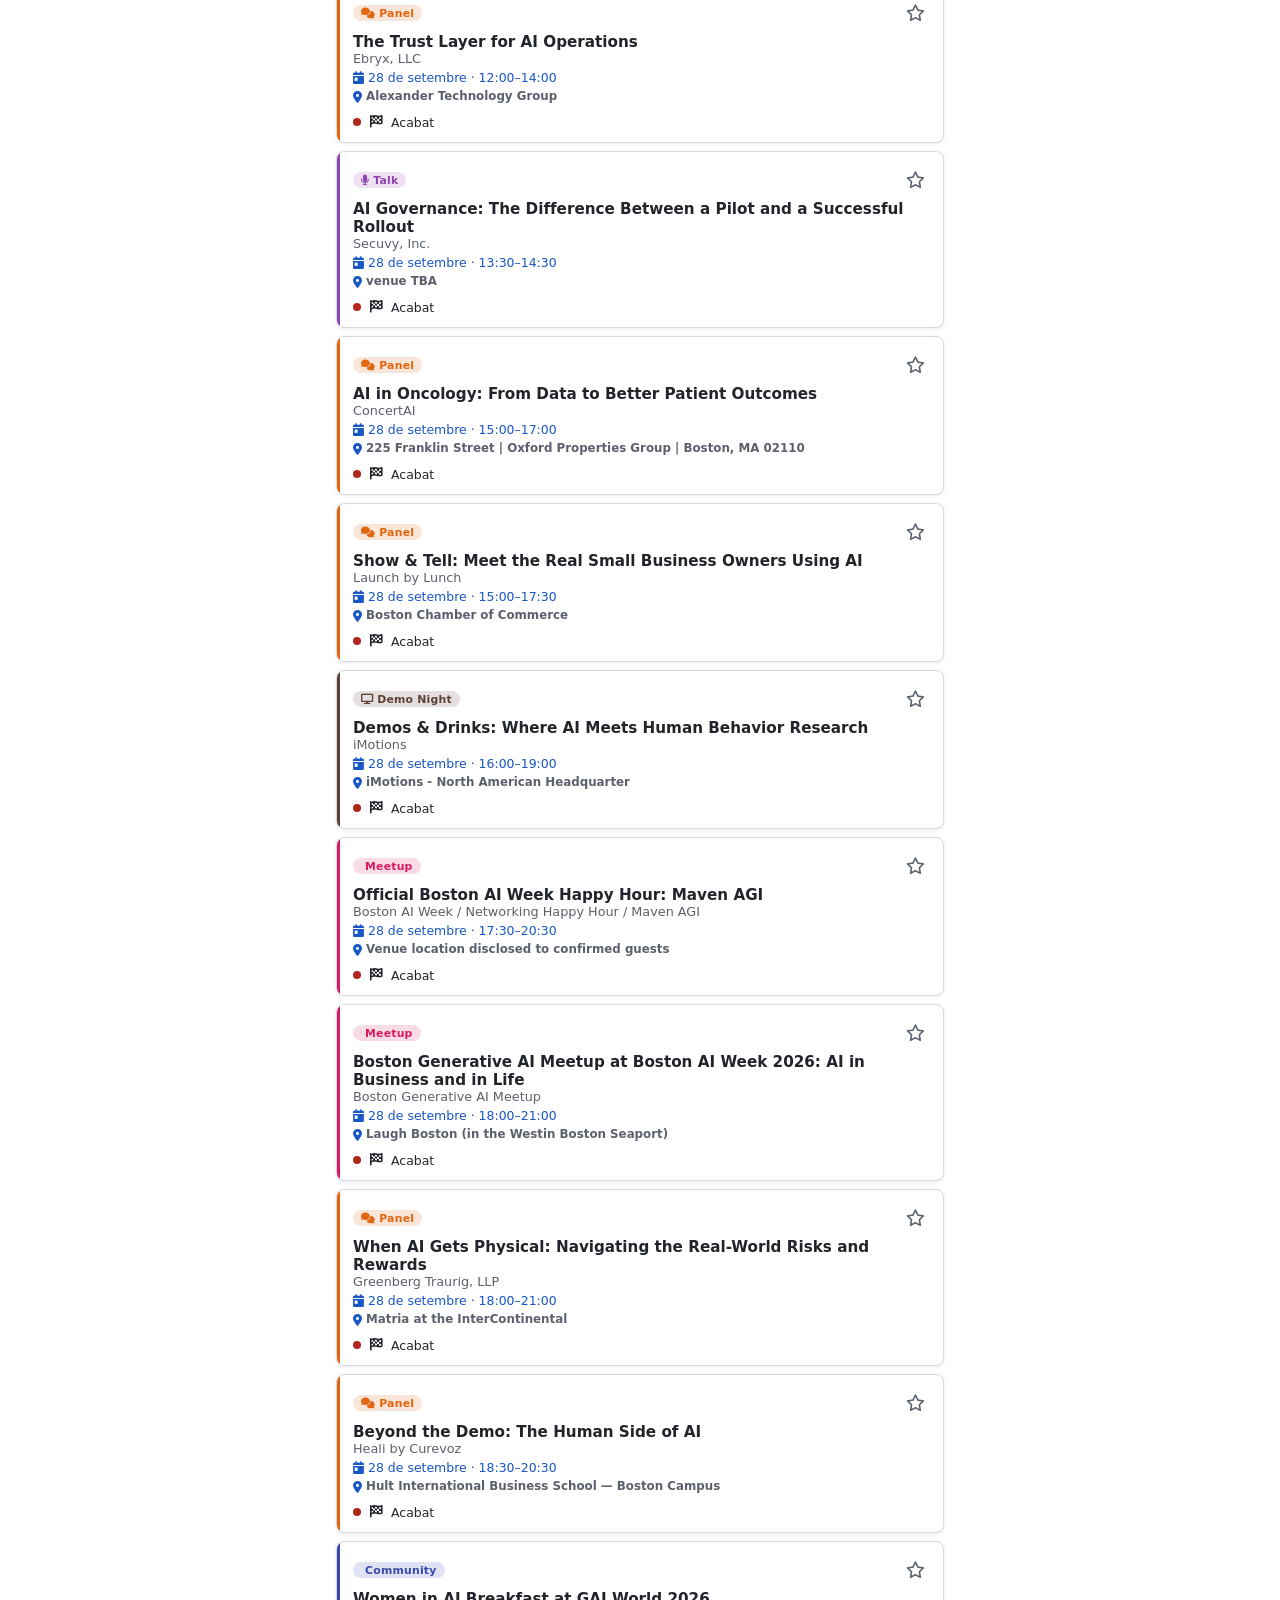
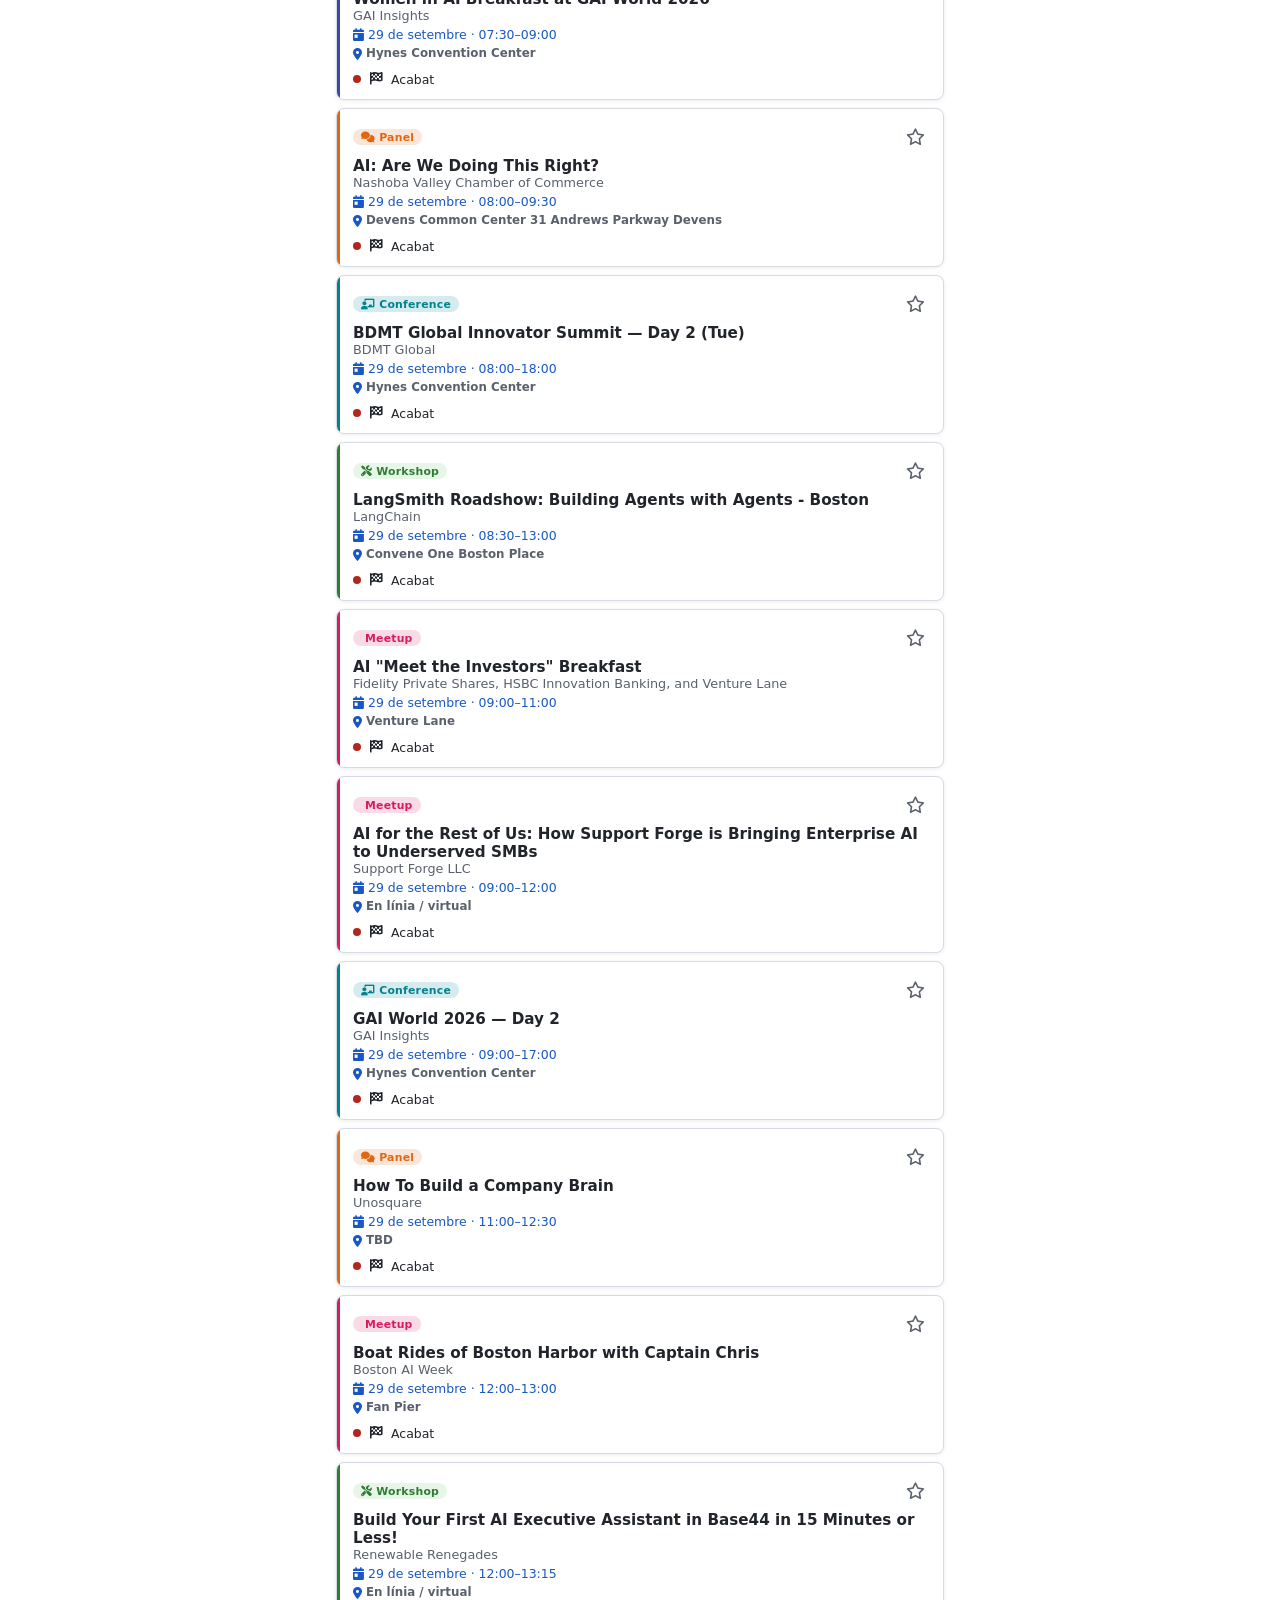
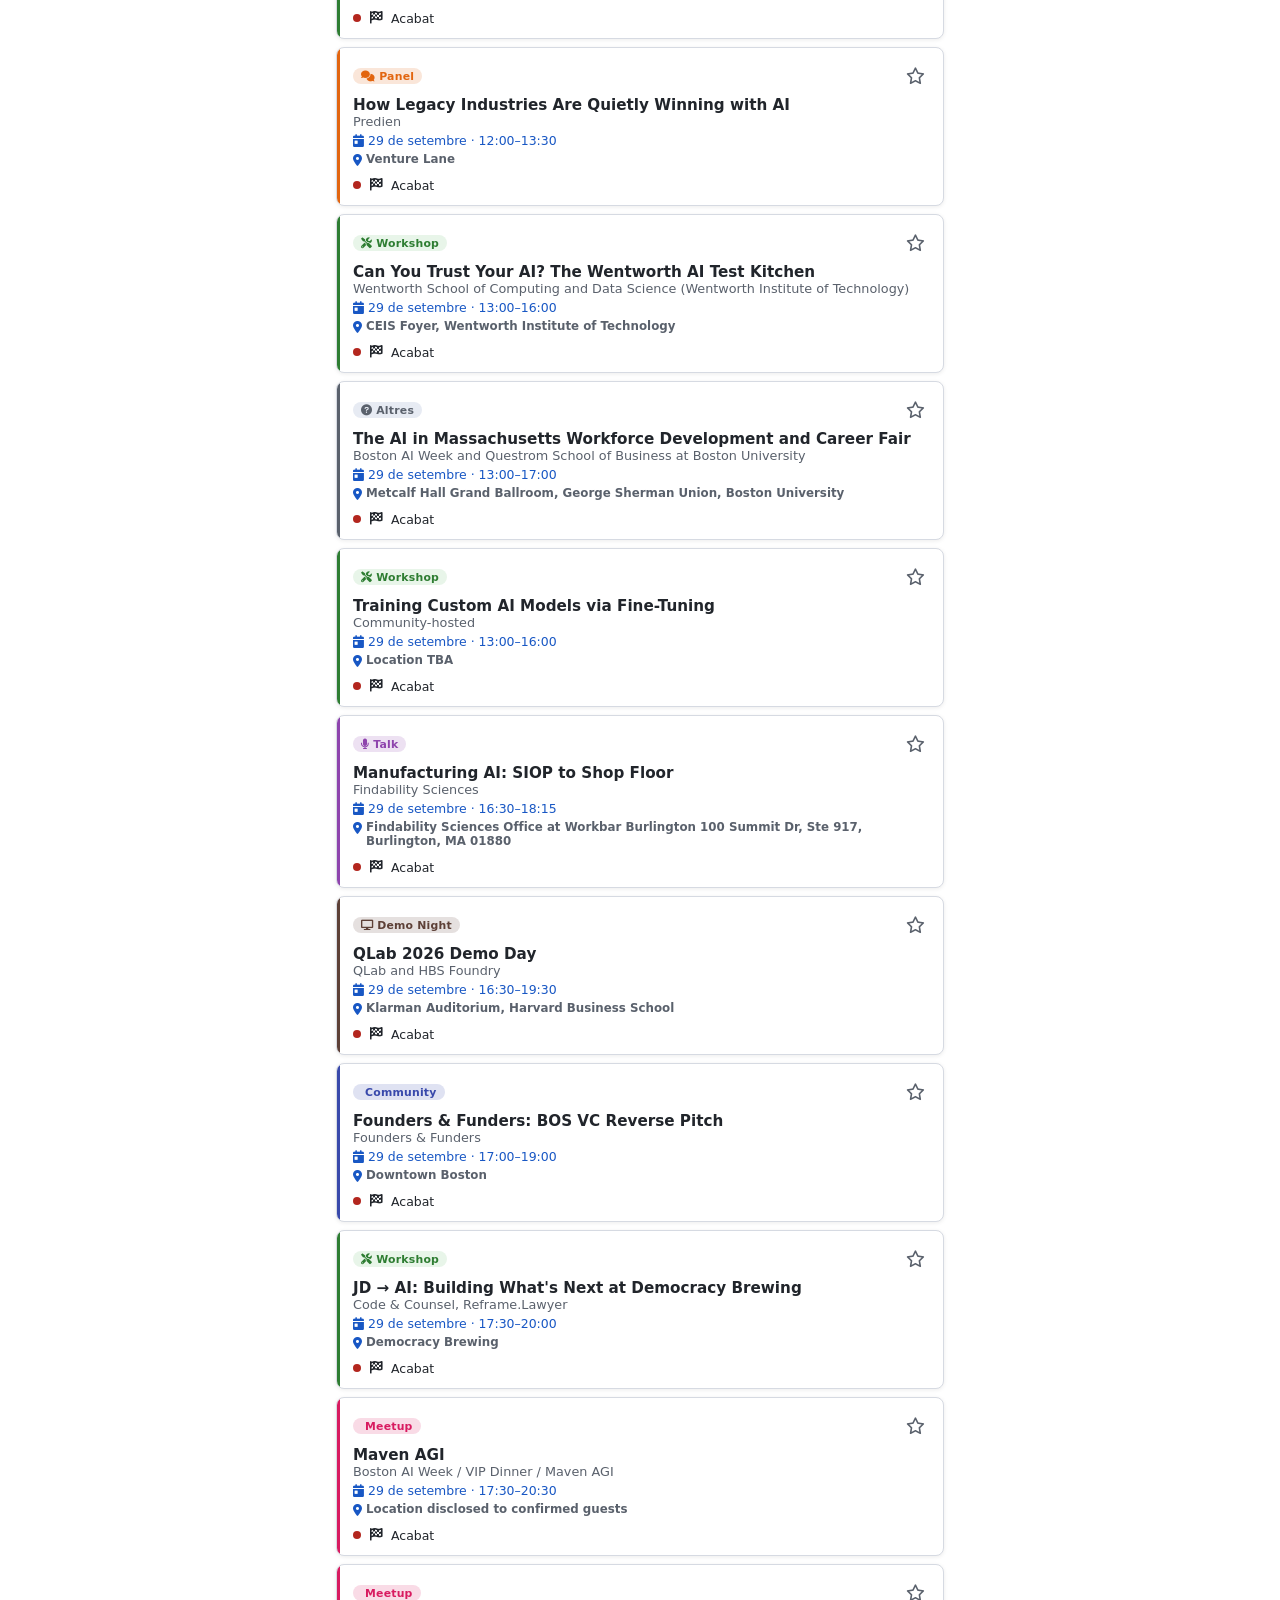
==== commit a5e30960: "Més icones FA a la interfície (filtres, camps de Ruta, capçaleres de fitxa) - Explora/Mapa: cada sel" ====
--- a/index.html
+++ b/index.html
@@ -59,35 +59,47 @@
     </div>
 
     <div class="aiwb-explora-toolbar">
-      <label class="aiwb-sr-only" for="aiwb-filter-day">Filtra per dia</label>
-      <select class="ds-input" id="aiwb-filter-day">
-        <option value="">Tots els dies</option>
-      </select>
+      <div class="aiwb-select-icon">
+        <i class="fa-solid fa-calendar-day" aria-hidden="true"></i>
+        <label class="aiwb-sr-only" for="aiwb-filter-day">Filtra per dia</label>
+        <select class="ds-input" id="aiwb-filter-day">
+          <option value="">Tots els dies</option>
+        </select>
+      </div>
 
-      <label class="aiwb-sr-only" for="aiwb-filter-format">Filtra per format</label>
-      <select class="ds-input" id="aiwb-filter-format">
-        <option value="">Tots els formats</option>
-        <option value="Summit">Summit</option>
-        <option value="Panel">Panel</option>
-        <option value="Workshop">Workshop</option>
-        <option value="Talk">Talk</option>
-        <option value="Meetup">Meetup</option>
-        <option value="Conference">Conference</option>
-        <option value="Hackathon">Hackathon</option>
-        <option value="DemoNight">Demo Night</option>
-        <option value="Community">Community</option>
-        <option value="Other">Altres</option>
-      </select>
+      <div class="aiwb-select-icon">
+        <i class="fa-solid fa-shapes" aria-hidden="true"></i>
+        <label class="aiwb-sr-only" for="aiwb-filter-format">Filtra per format</label>
+        <select class="ds-input" id="aiwb-filter-format">
+          <option value="">Tots els formats</option>
+          <option value="Summit">Summit</option>
+          <option value="Panel">Panel</option>
+          <option value="Workshop">Workshop</option>
+          <option value="Talk">Talk</option>
+          <option value="Meetup">Meetup</option>
+          <option value="Conference">Conference</option>
+          <option value="Hackathon">Hackathon</option>
+          <option value="DemoNight">Demo Night</option>
+          <option value="Community">Community</option>
+          <option value="Other">Altres</option>
+        </select>
+      </div>
 
-      <label class="aiwb-sr-only" for="aiwb-filter-neighborhood">Filtra per barri</label>
-      <select class="ds-input" id="aiwb-filter-neighborhood">
-        <option value="">Tots els barris</option>
-      </select>
+      <div class="aiwb-select-icon">
+        <i class="fa-solid fa-location-dot" aria-hidden="true"></i>
+        <label class="aiwb-sr-only" for="aiwb-filter-neighborhood">Filtra per barri</label>
+        <select class="ds-input" id="aiwb-filter-neighborhood">
+          <option value="">Tots els barris</option>
+        </select>
+      </div>
 
-      <label class="aiwb-sr-only" for="aiwb-filter-organizer">Filtra per organitzador</label>
-      <select class="ds-input" id="aiwb-filter-organizer">
-        <option value="">Tots els organitzadors</option>
-      </select>
+      <div class="aiwb-select-icon">
+        <i class="fa-solid fa-building" aria-hidden="true"></i>
+        <label class="aiwb-sr-only" for="aiwb-filter-organizer">Filtra per organitzador</label>
+        <select class="ds-input" id="aiwb-filter-organizer">
+          <option value="">Tots els organitzadors</option>
+        </select>
+      </div>
     </div>
 
     <div class="aiwb-explora-results">
--- a/assets/css/app.css
+++ b/assets/css/app.css
@@ -426,9 +426,36 @@
   border-radius: var(--ds-radius);
   box-shadow: var(--ds-shadow-sm);
 }
-.aiwb-explora-toolbar select {
+/* Icona dins de cada select de filtre (dia/format/barri/organitzador) —
+   mateix truc que un input amb icona: el select porta padding-left extra
+   i la icona es posiciona a sobre, absoluta i sense interceptar el clic.
+   Bug real (13/09/2026): el flex-basis:140px es va posar pensant només
+   en la graella d'Explora (fila) — reutilitzat tal qual al panell del
+   mapa (columna, .aiwb-map-filters), on el mateix flex-basis es
+   converteix en ALÇADA (140px) en lloc d'amplada, estirant el
+   contenidor i desplaçant la icona ben avall del select. Ara el
+   flex-basis només s'aplica dins del context de fila (Explora). */
+.aiwb-select-icon {
+  position: relative;
+  min-width: 0;
+}
+.aiwb-explora-toolbar .aiwb-select-icon {
   flex: 1 1 140px;
-  min-width: 0;
+}
+.aiwb-select-icon > i {
+  position: absolute;
+  left: var(--ds-space-2);
+  top: 50%;
+  transform: translateY(-50%);
+  color: var(--ds-color-primary);
+  font-size: 0.75rem;
+  pointer-events: none;
+}
+.aiwb-select-icon > select {
+  width: 100%;
+  padding-left: var(--ds-space-6);
+  padding-right: var(--ds-space-2);
+  font-size: 0.8rem;
 }
 .aiwb-explora-results {
   display: flex;
@@ -550,11 +577,32 @@
 }
 
 .aiwb-fitxa__block h2 {
+  display: flex;
+  align-items: center;
+  gap: var(--ds-space-2);
   font-size: 0.78rem;
   text-transform: uppercase;
   letter-spacing: 0.04em;
   color: var(--ds-color-muted);
   margin: 0 0 var(--ds-space-2);
+}
+.aiwb-fitxa__block h2 i {
+  color: var(--ds-color-primary);
+  font-size: 0.85rem;
+}
+
+/* Icona davant de les etiquetes de camp (Ruta) — mateix llenguatge
+   visual que la resta de labels amb icona de l'app. */
+.ds-text.aiwb-label-icon {
+  display: flex;
+  align-items: center;
+  gap: var(--ds-space-1);
+  margin-bottom: var(--ds-space-1);
+}
+.aiwb-label-icon i {
+  color: var(--ds-color-primary);
+  width: 1em;
+  text-align: center;
 }
 
 .aiwb-fitxa__venue-name {
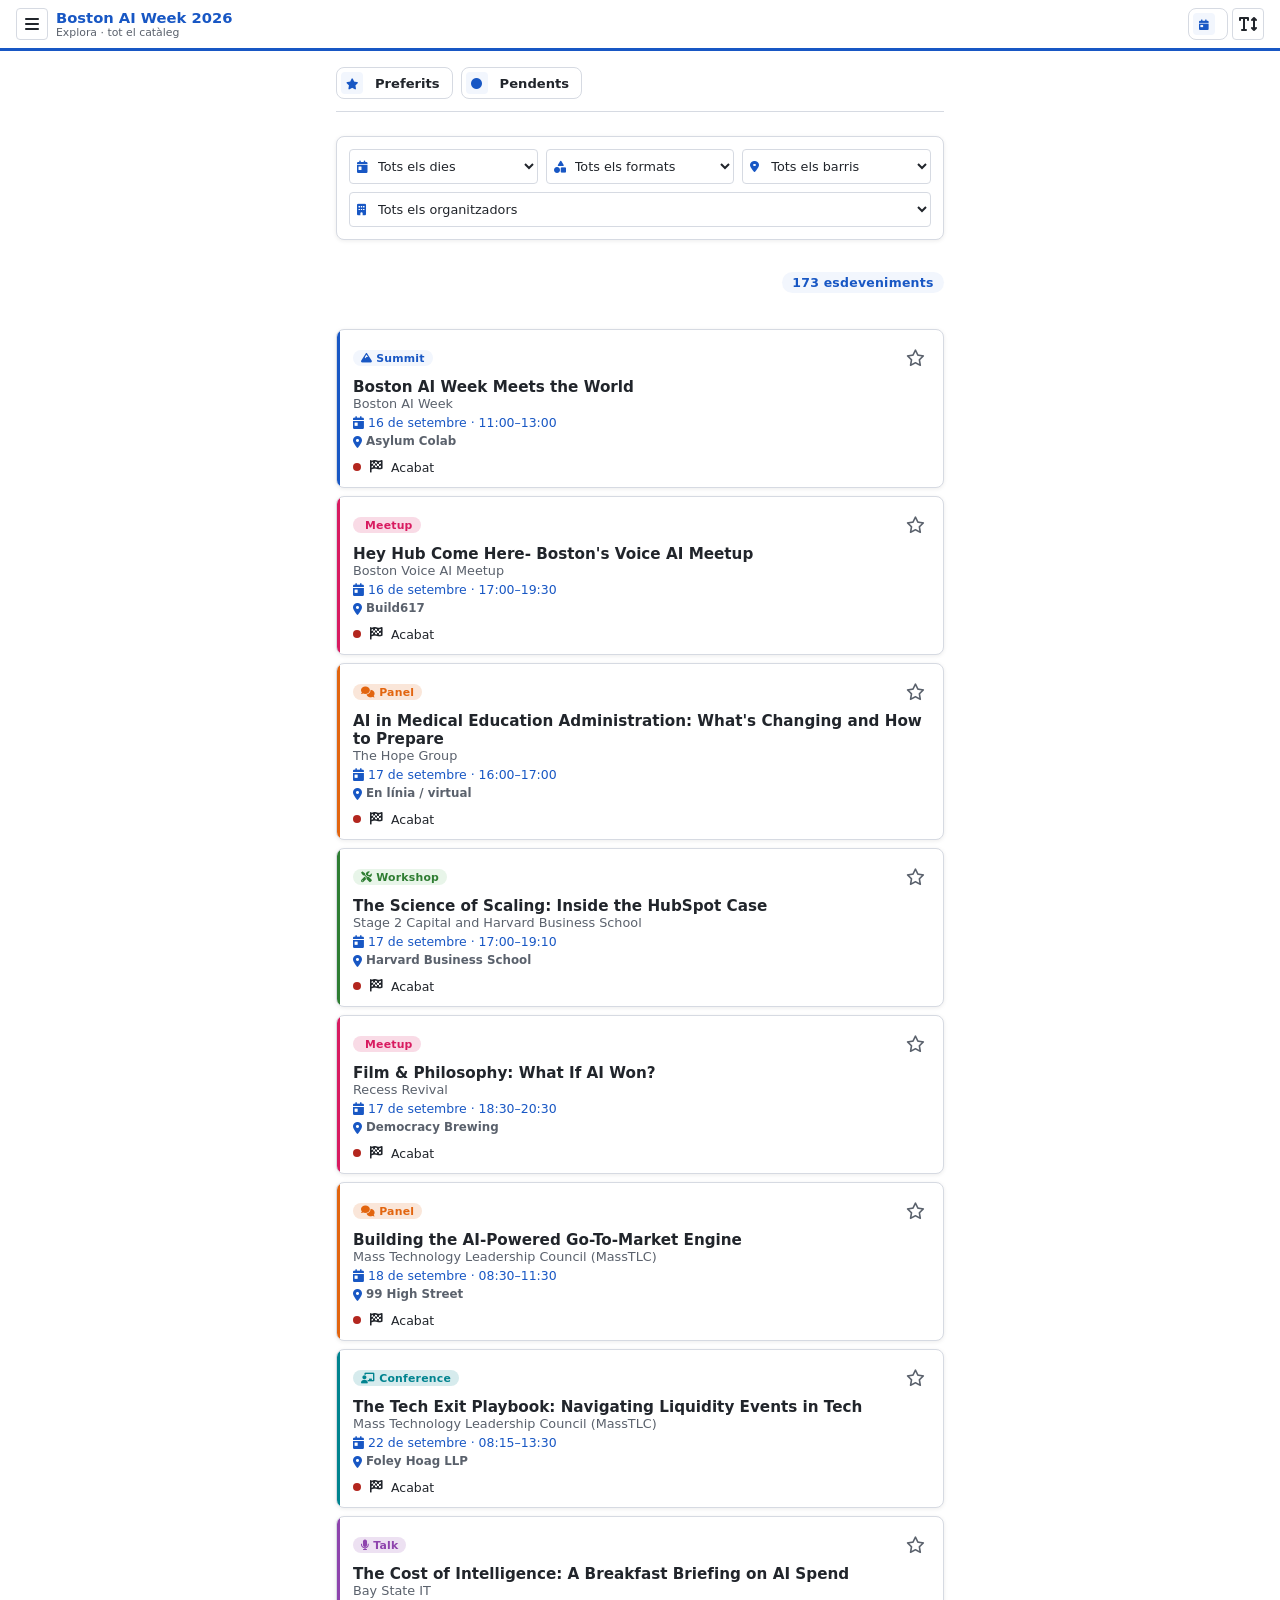
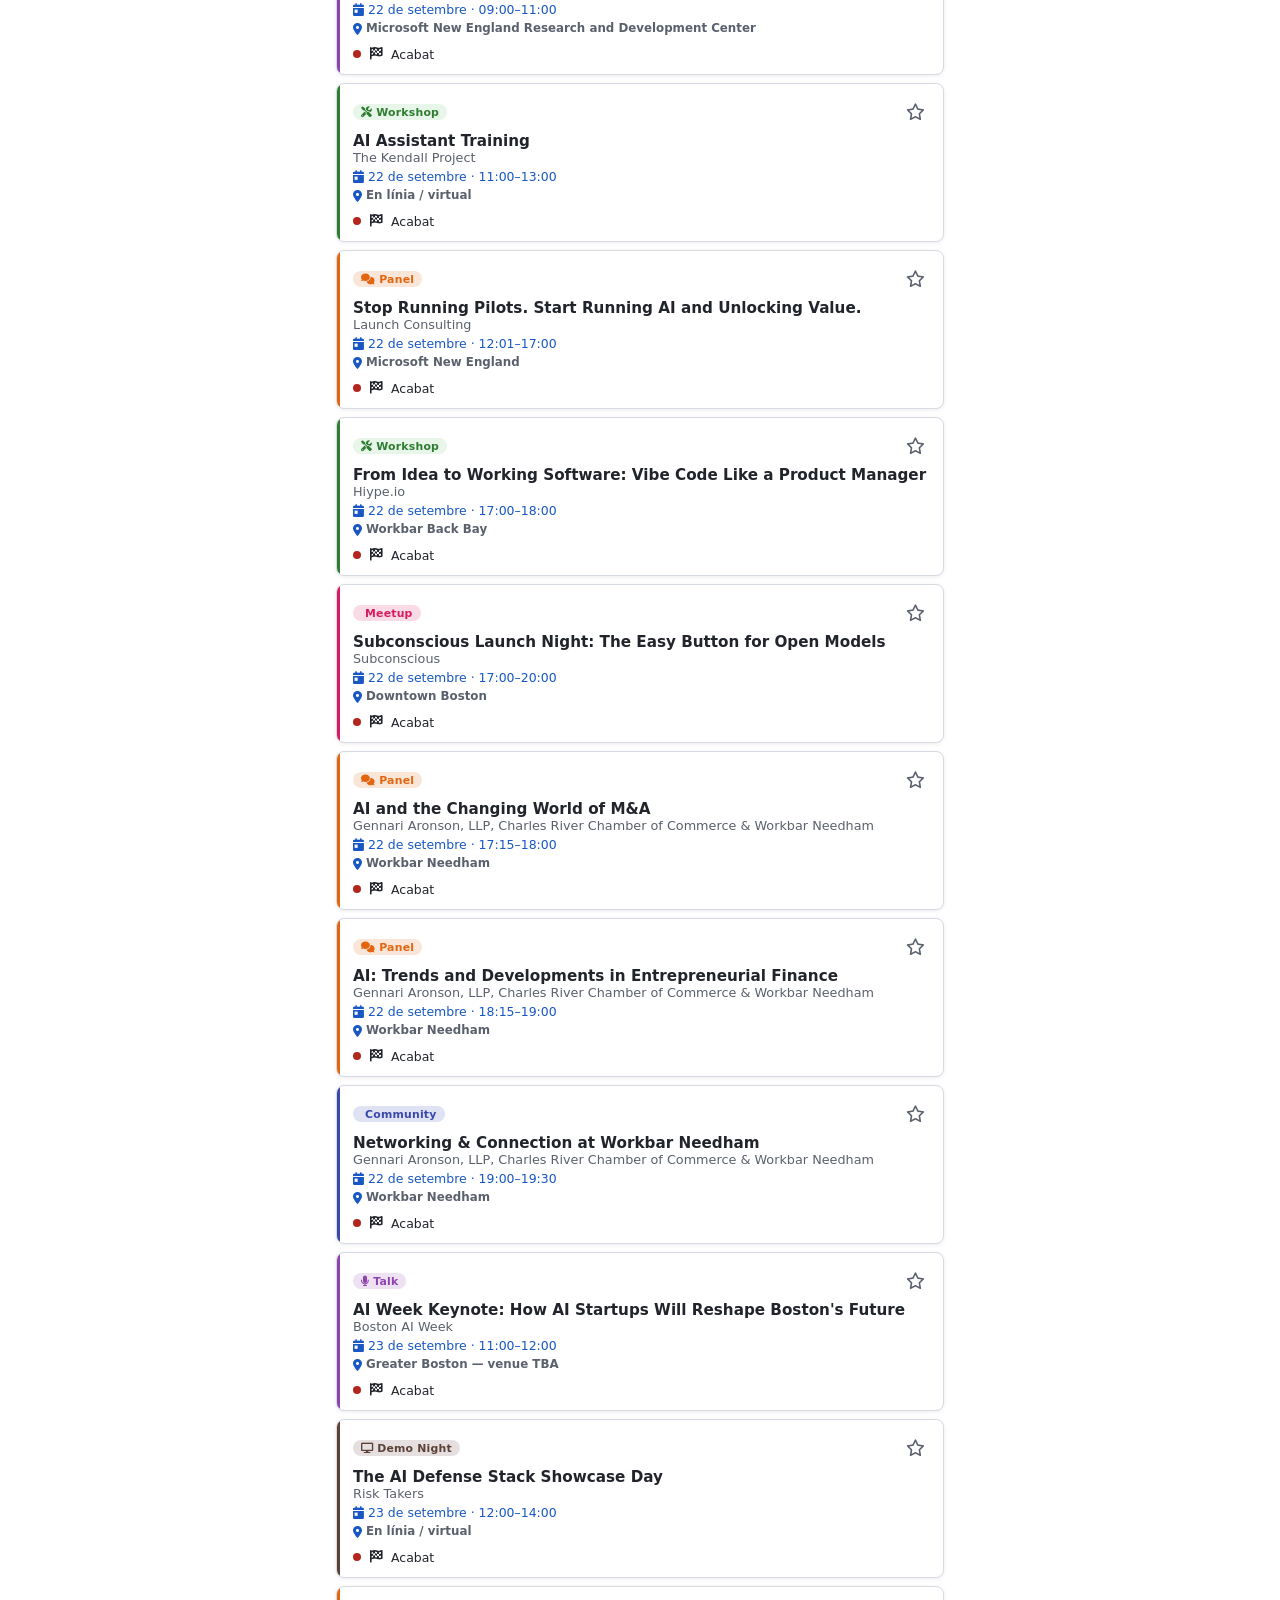
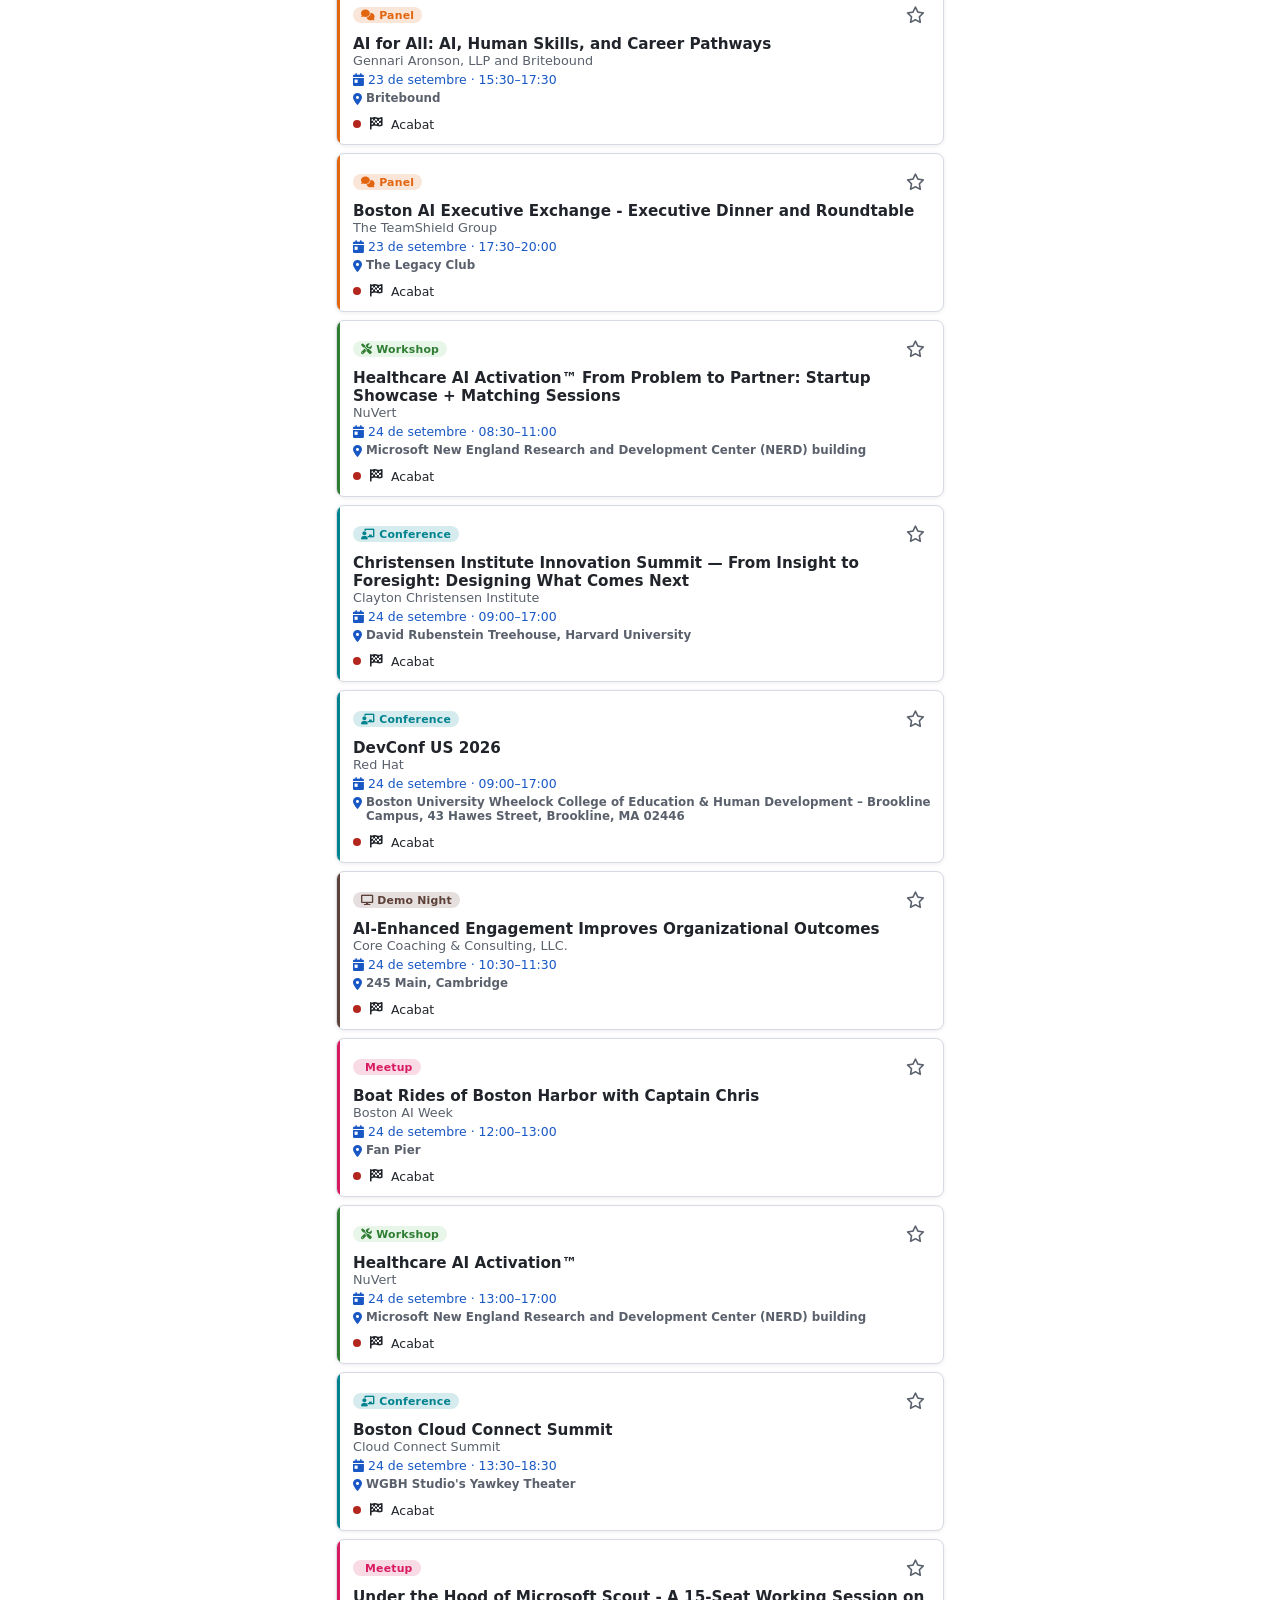
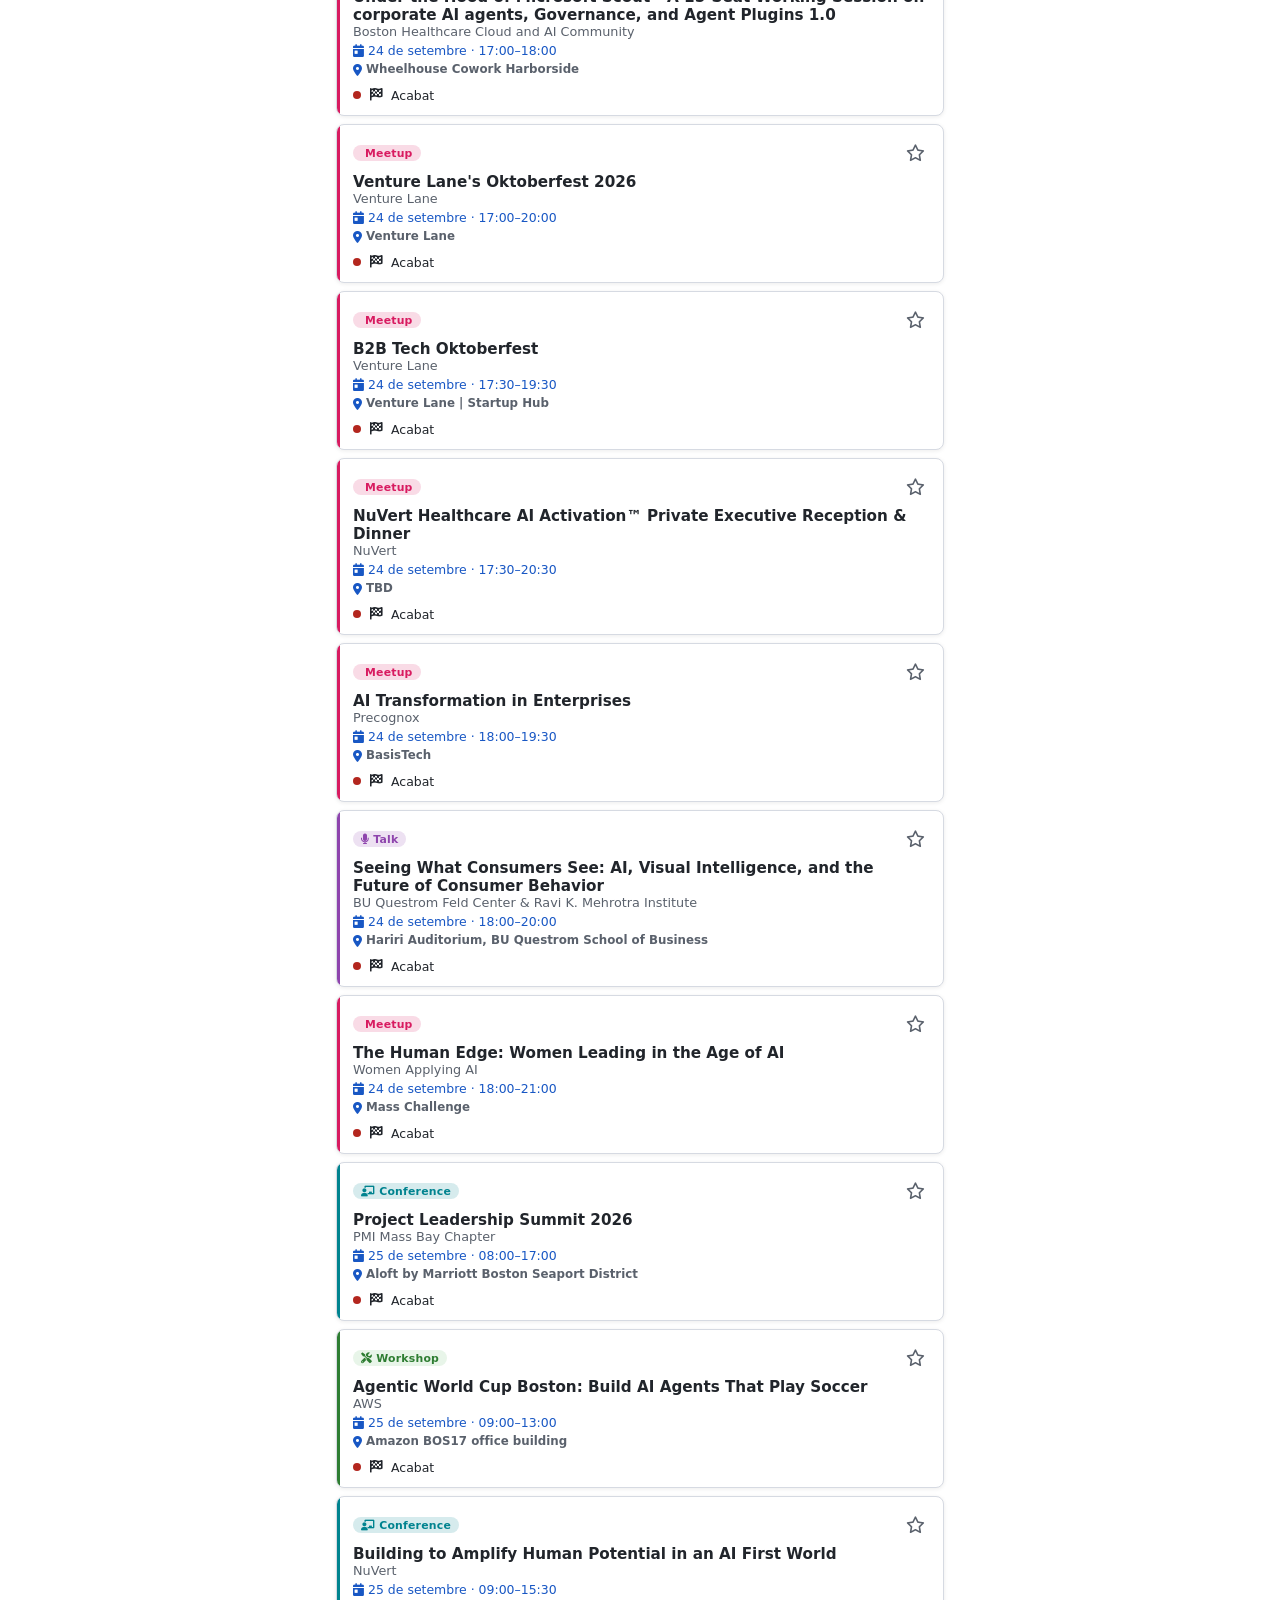
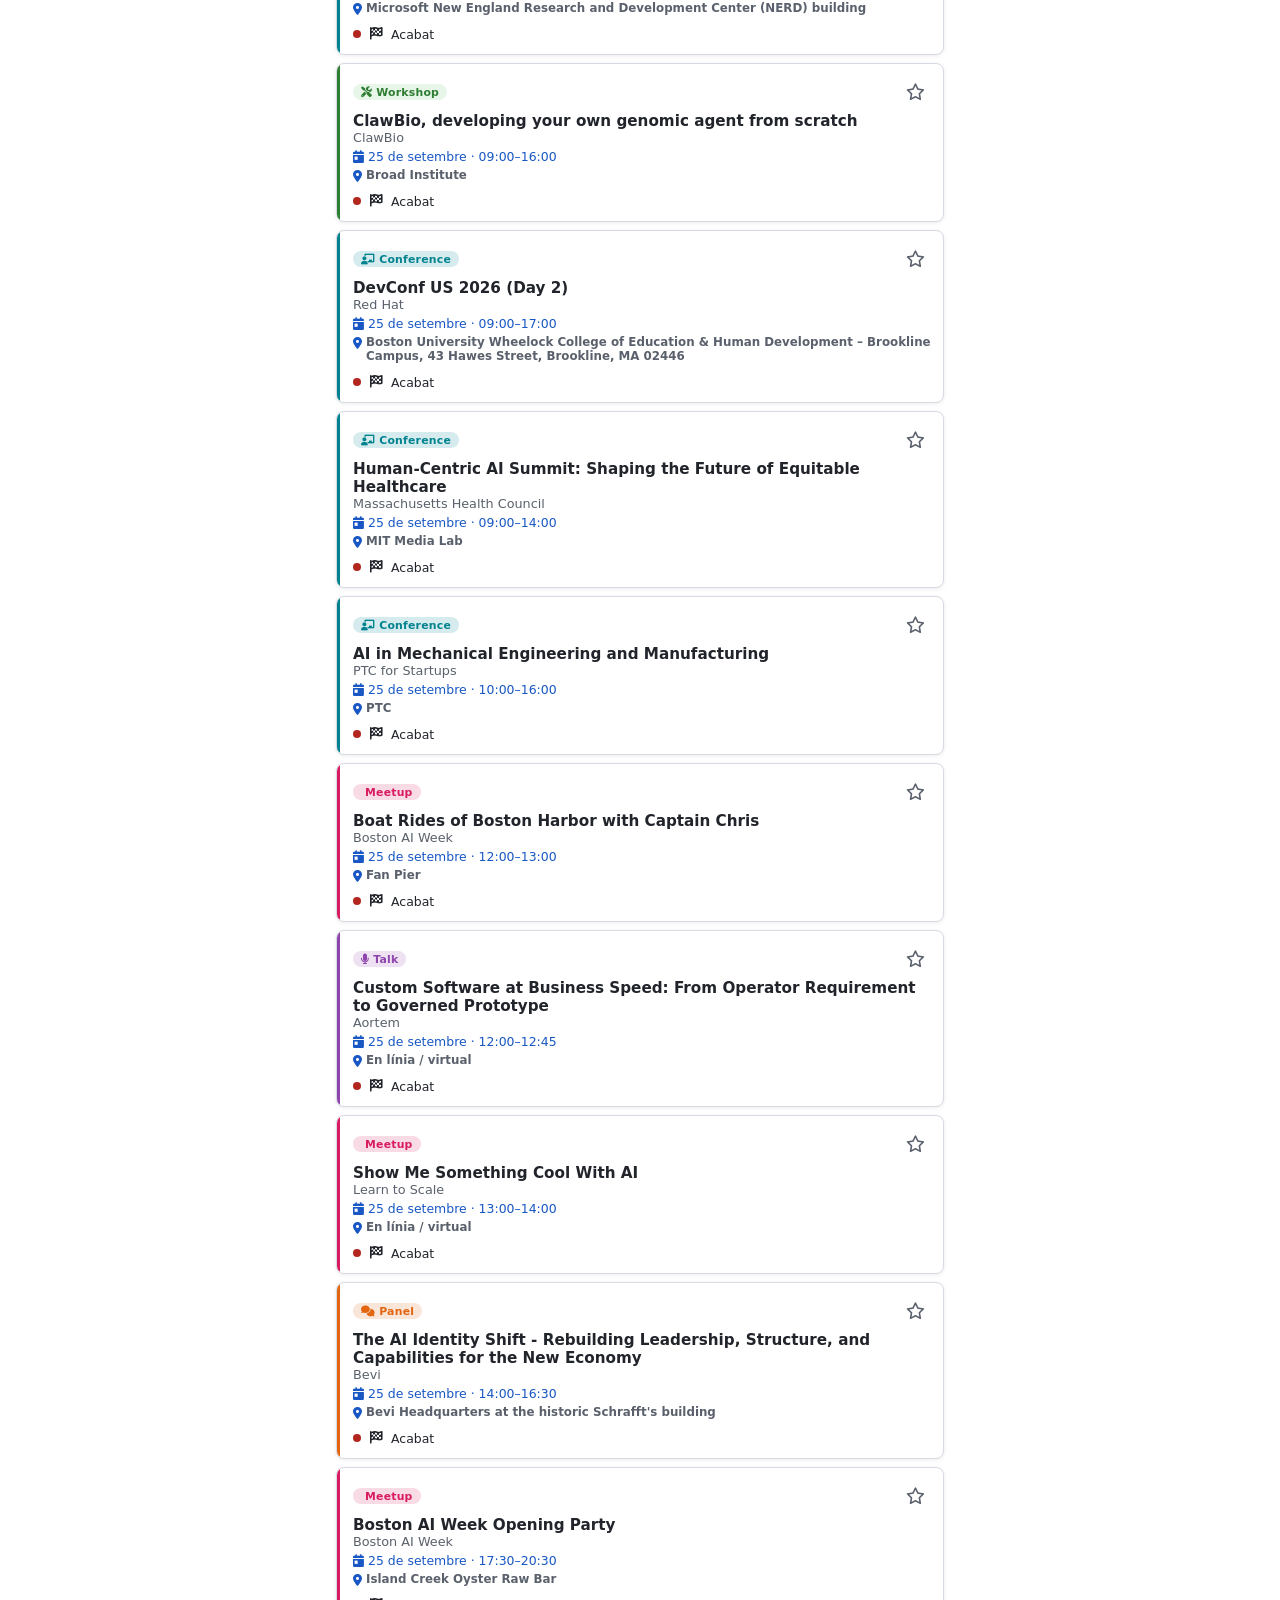
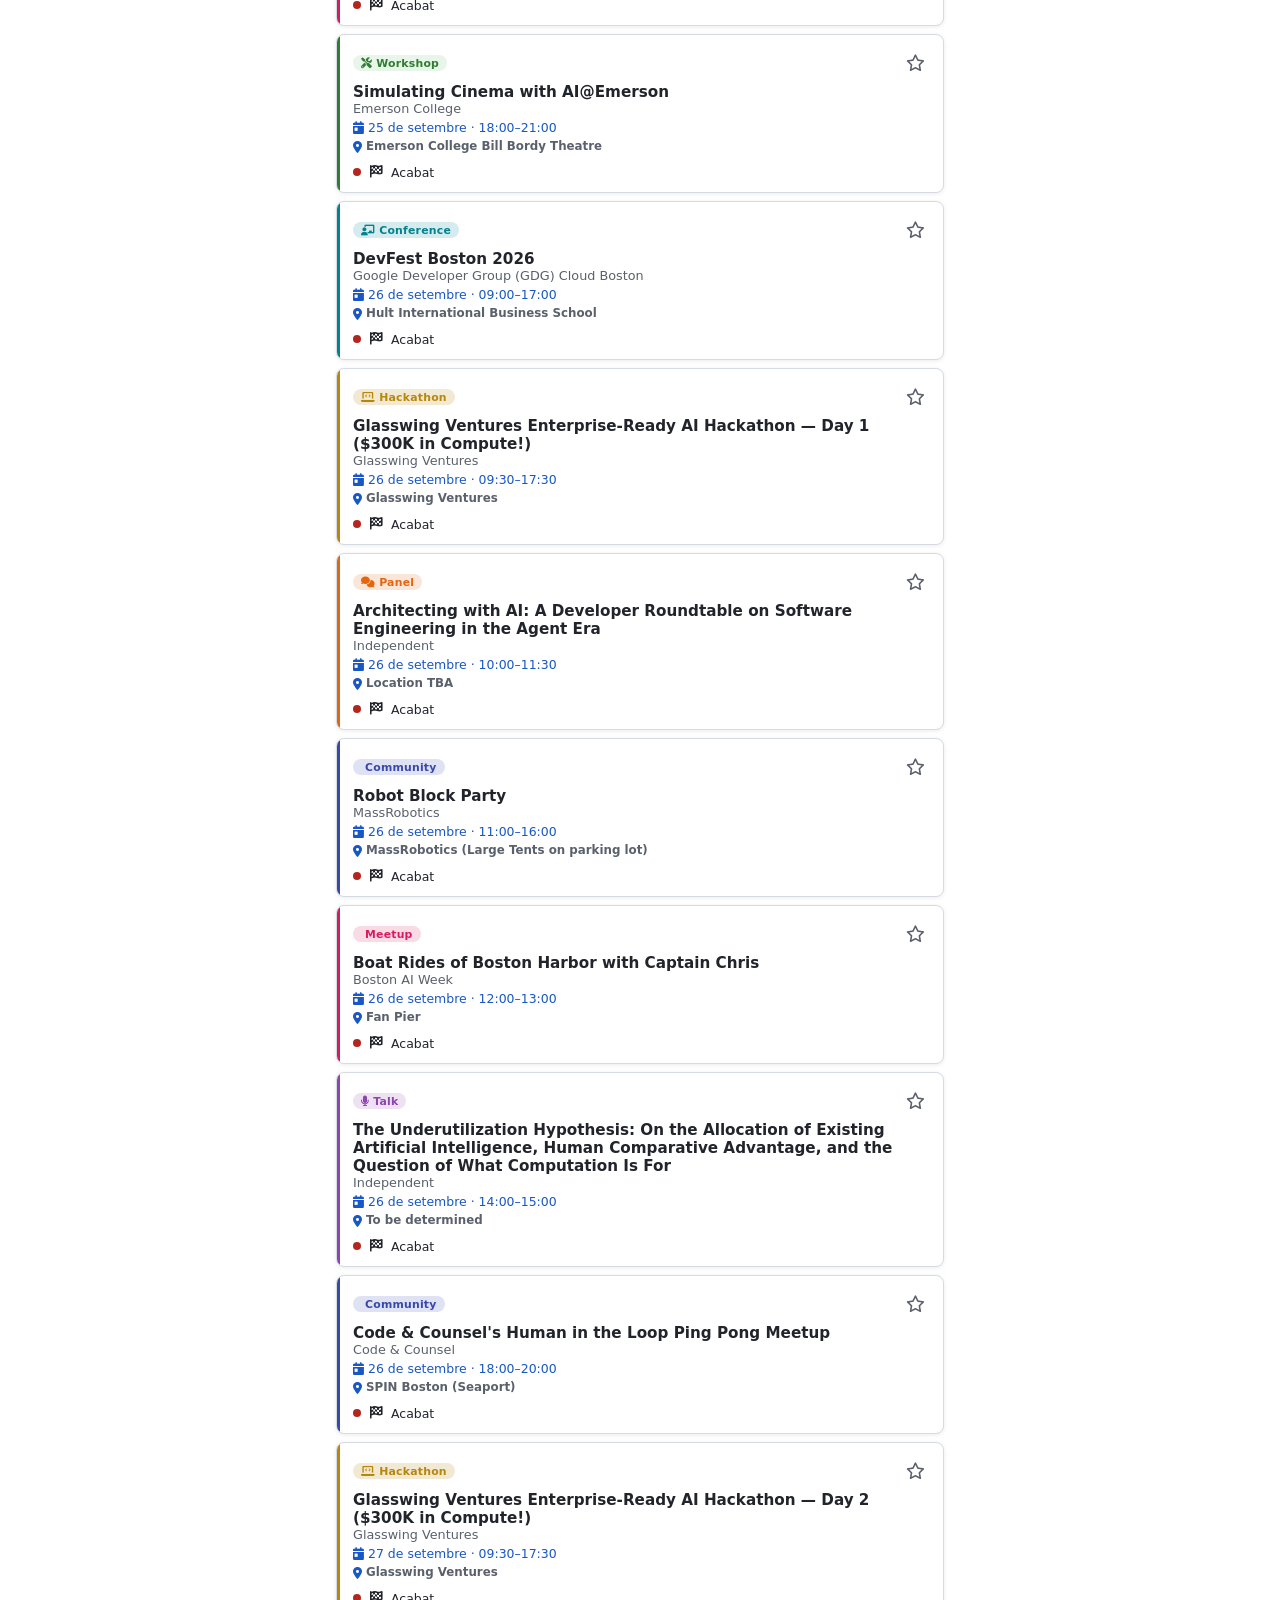
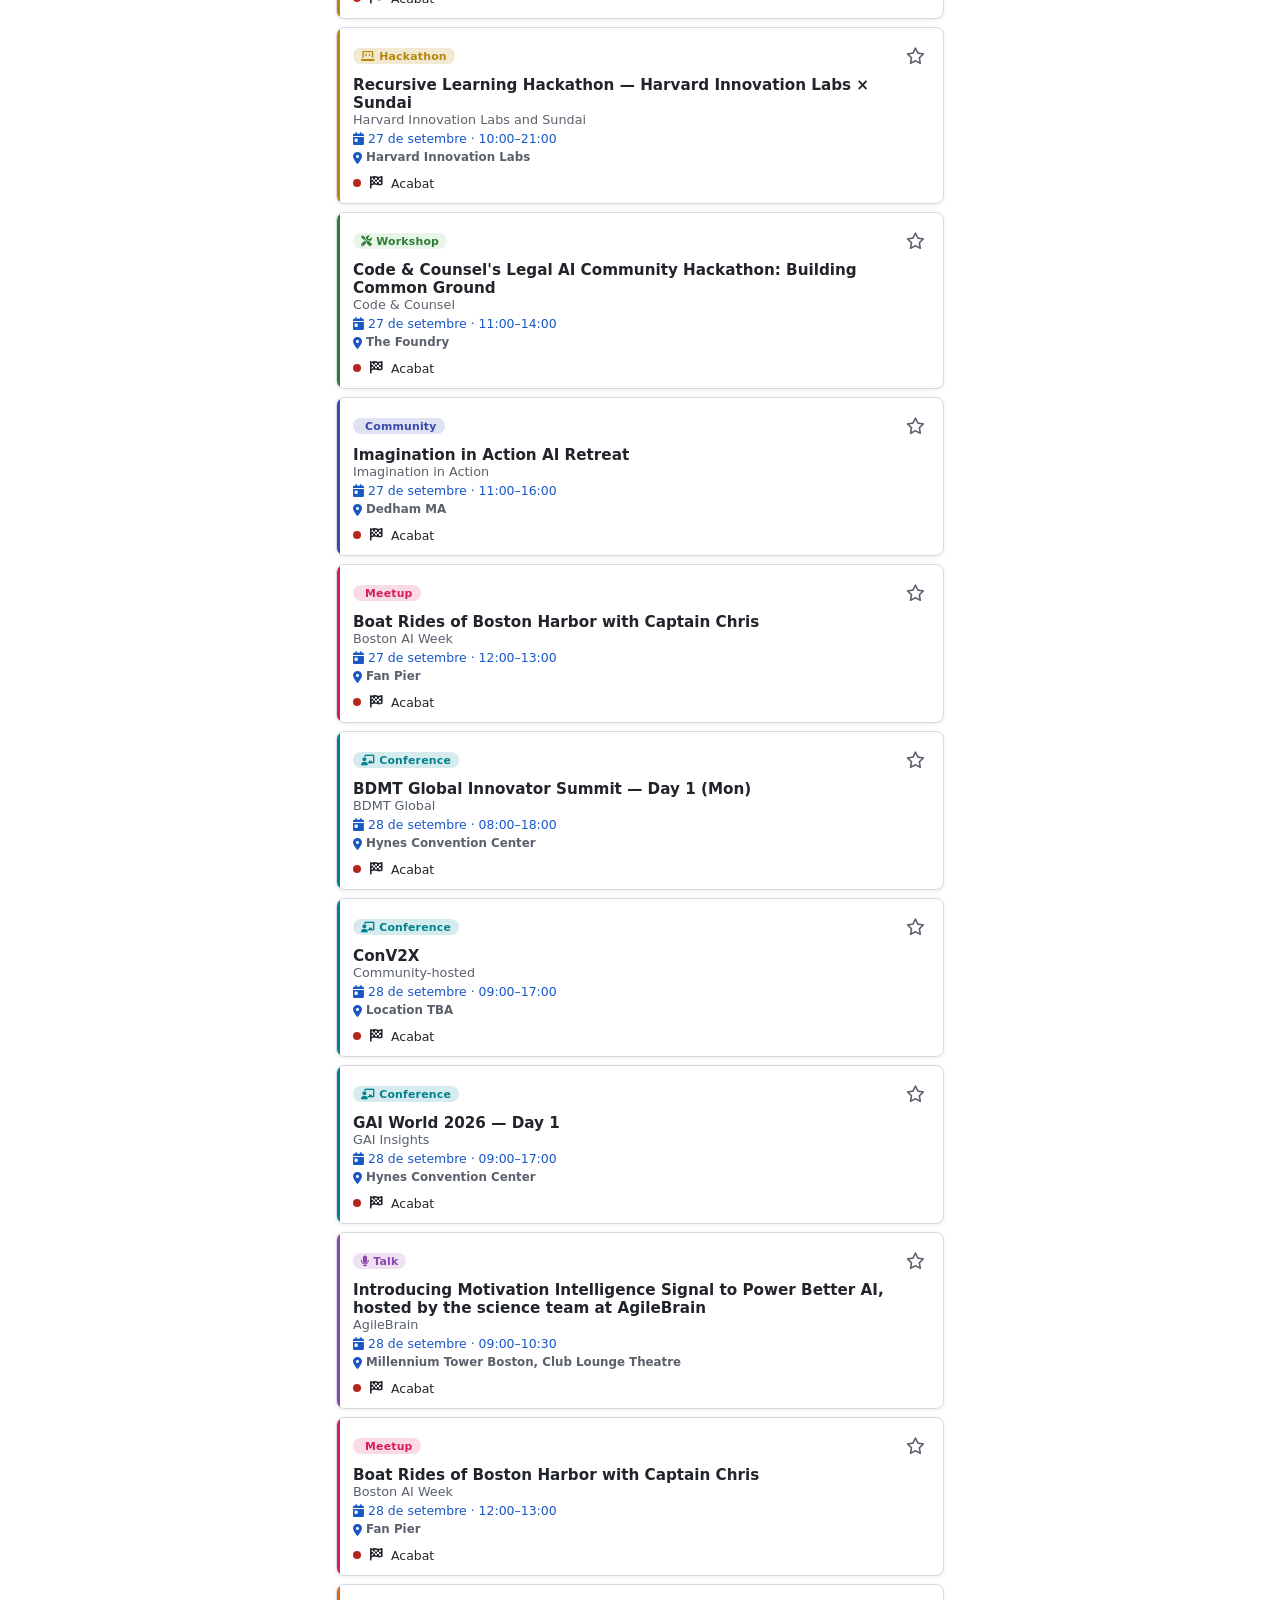
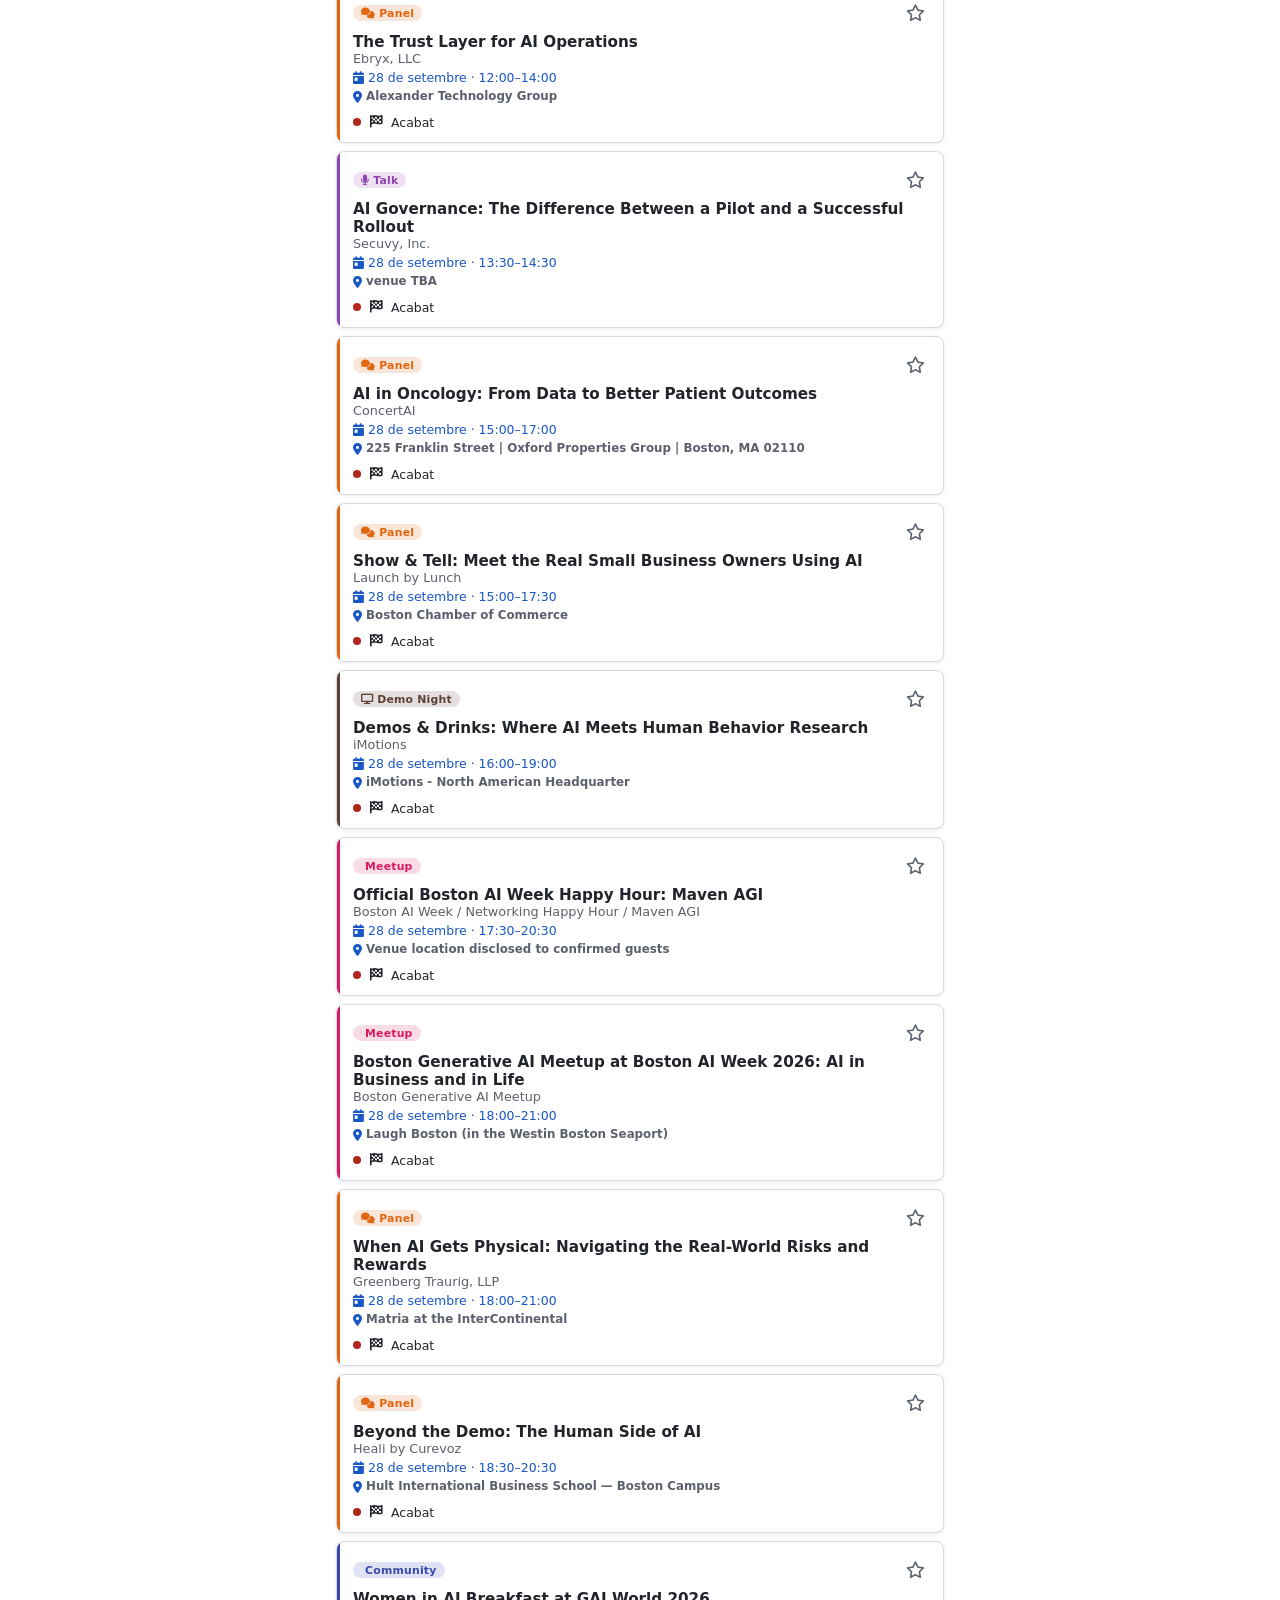
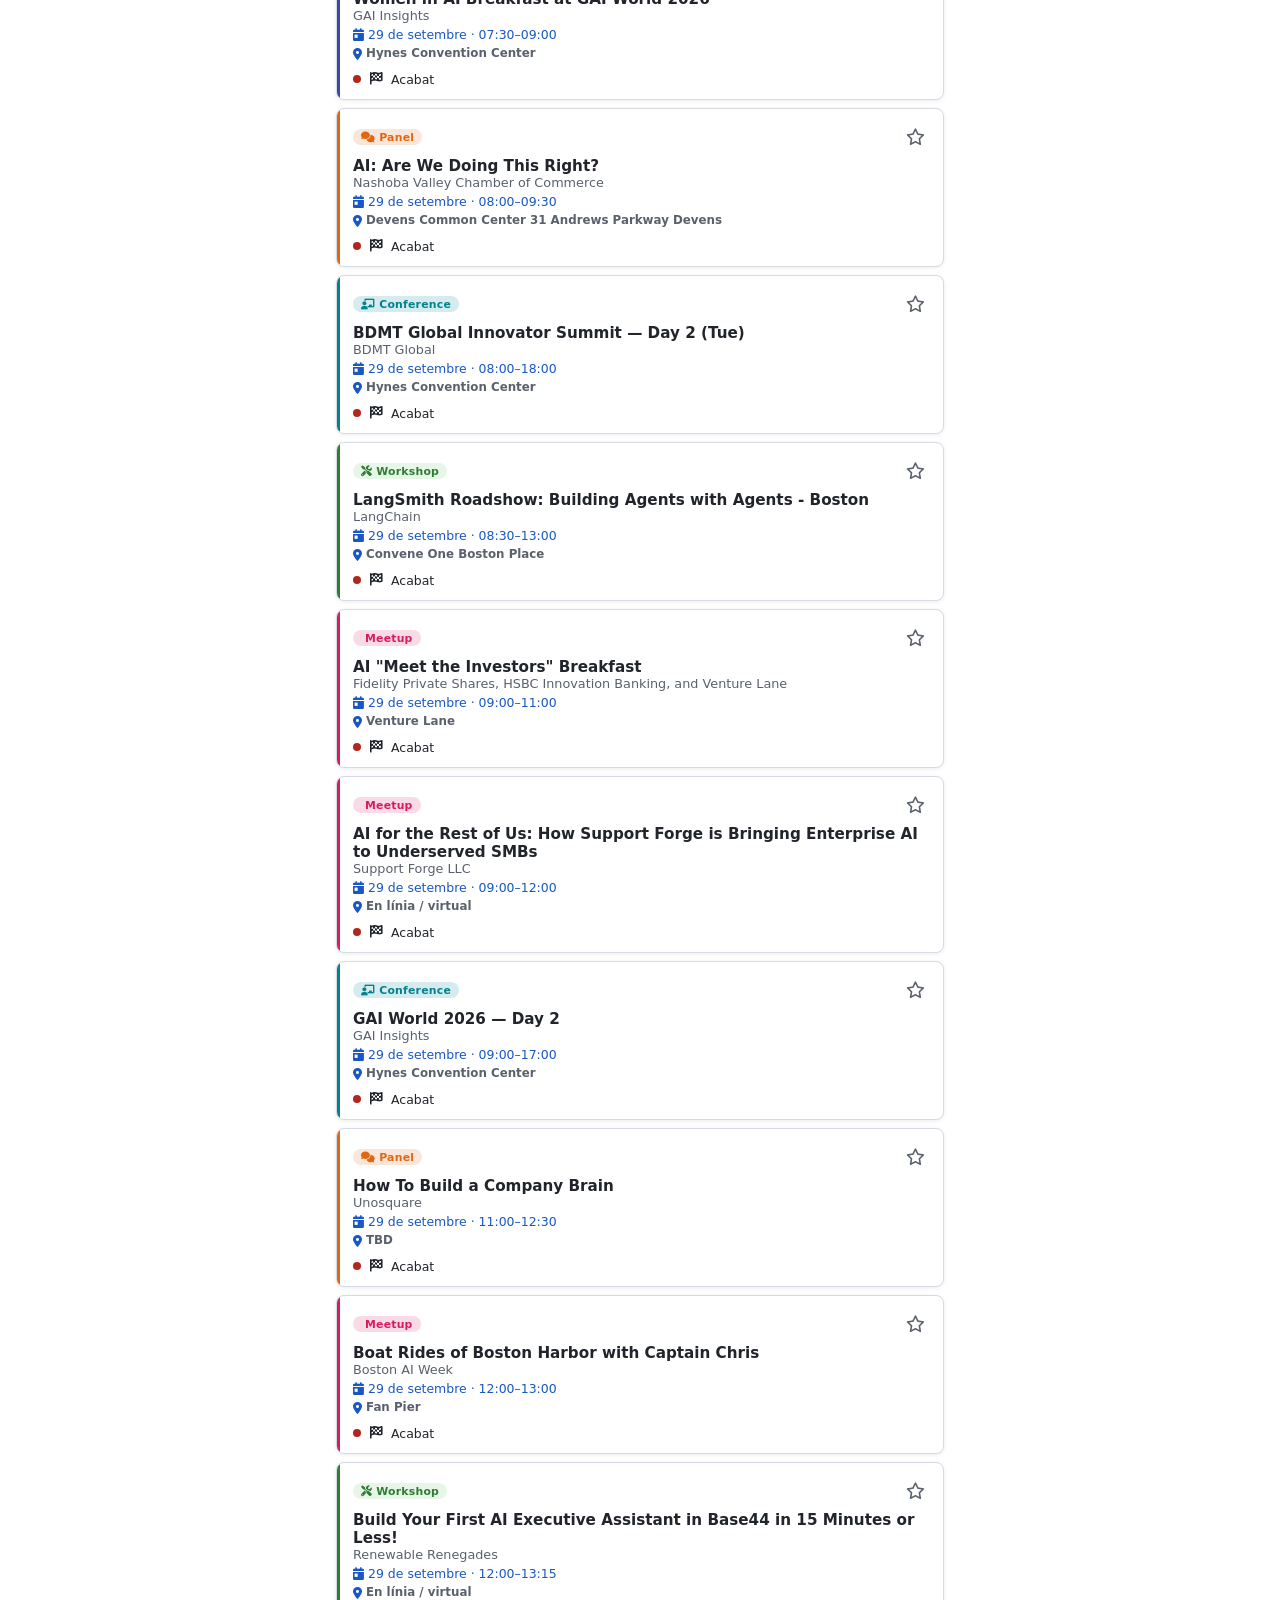
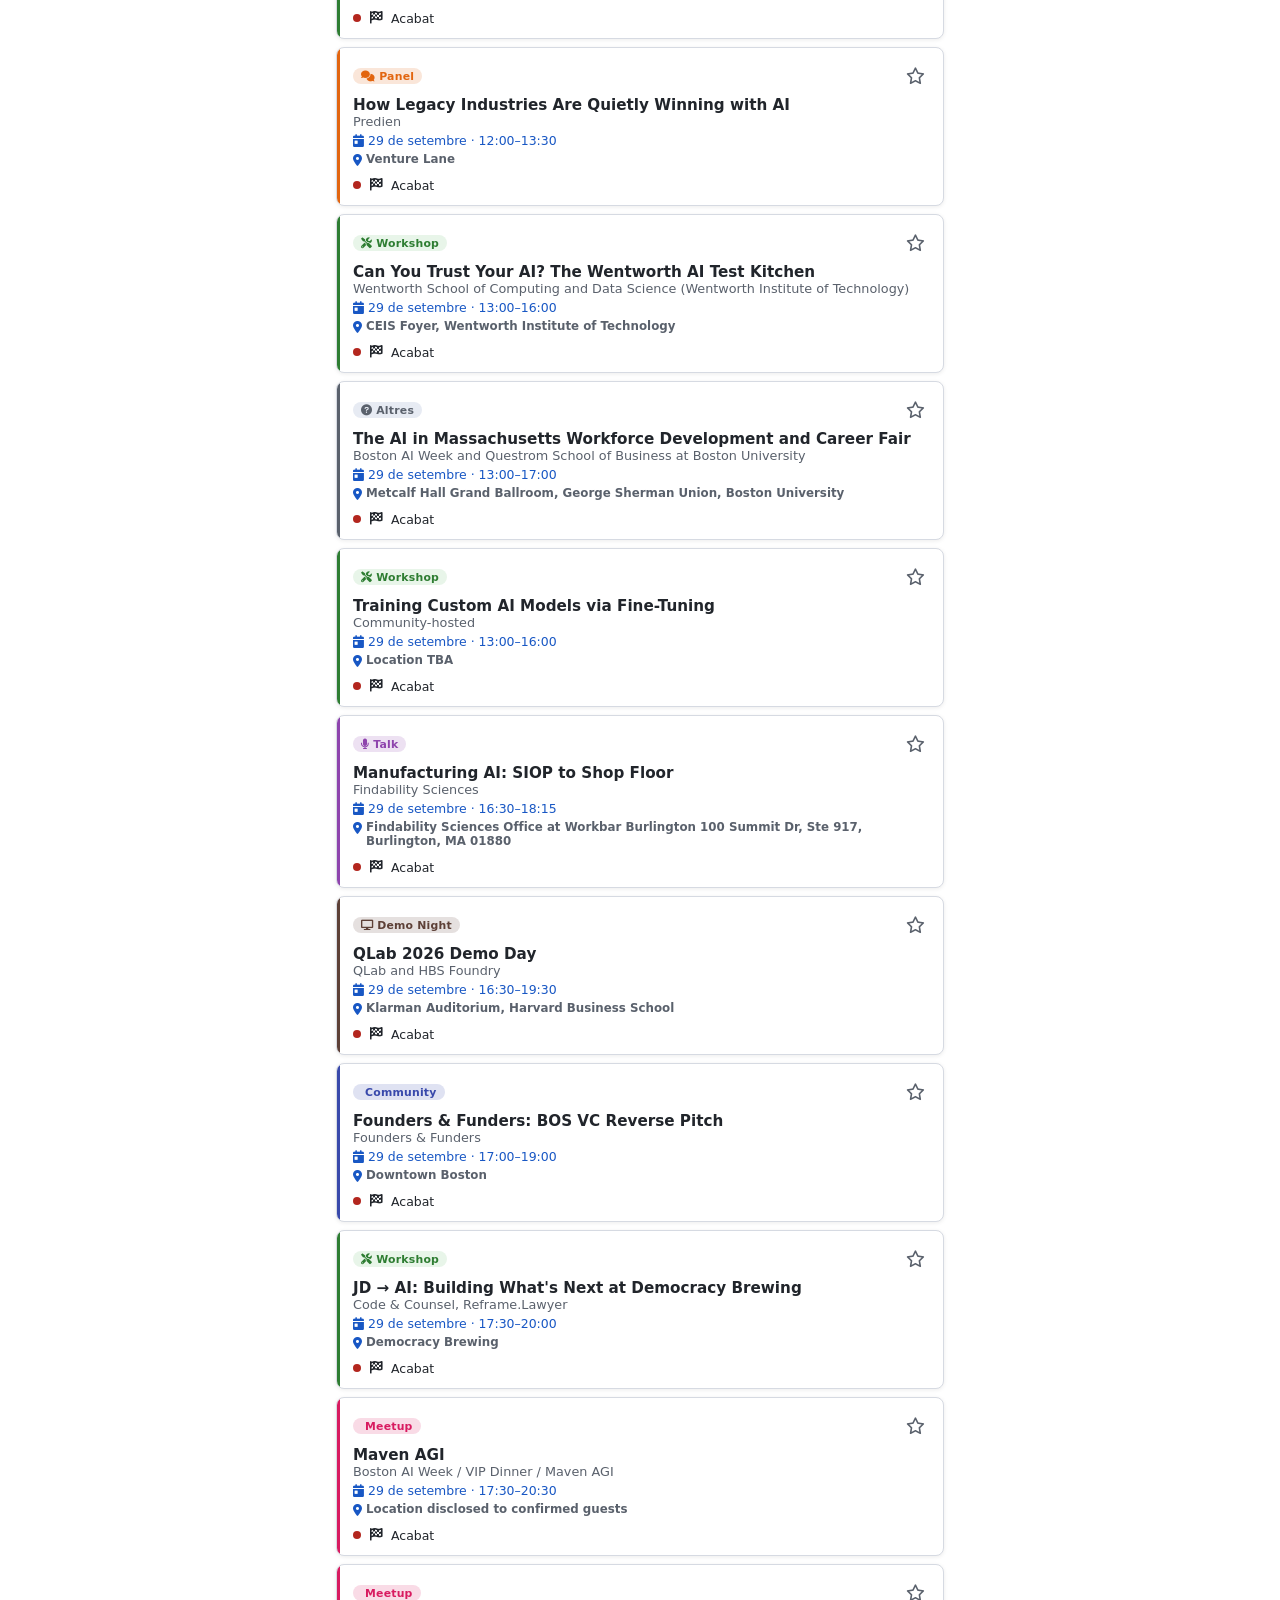
==== commit c9047a92: "Corregeix crash de mapa.js i capçalera/mode Planificar desactualitzats en navegació SPA Dos bugs rel" ====
--- a/index.html
+++ b/index.html
@@ -38,9 +38,13 @@
       </button>
       <div class="ds-site-header__text">
         <p class="ds-site-header__title">Boston AI Week 2026</p>
-        <p class="ds-site-header__subtitle">Explora &middot; tot el catàleg</p>
+        <p class="ds-site-header__subtitle" id="aiwb-header-subtitle">Explora · tot el catàleg</p>
       </div>
       <div class="aiwb-header__actions">
+        <button class="ds-button ds-button--sm ds-button--ghost aiwb-header__date-btn" id="btn-open-plan" type="button" aria-haspopup="dialog" aria-controls="dlg-plan">
+          <i class="fa-solid fa-calendar-day" aria-hidden="true"></i>
+          <span class="aiwb-sr-only">Mode Ara / Planificar</span>
+        </button>
         <button class="ds-icon-button aiwb-header__fontsize-btn" id="btn-fontsize" type="button" aria-label="Augmenta la mida de la lletra">
           <i class="fa-solid fa-text-height" aria-hidden="true"></i>
         </button>
@@ -121,6 +125,30 @@
     <a class="ds-tabbar__item" data-tab="mapa" href="mapa.html"><i class="fa-solid fa-map" aria-hidden="true"></i><span>Mapa</span></a>
   </nav>
 
+  <dialog class="ds-modal ds-modal--sm" id="dlg-plan" aria-labelledby="dlg-plan-title">
+    <div class="ds-modal__header">
+      <p class="ds-modal__title" id="dlg-plan-title">Ara o planificar?</p>
+      <button class="ds-icon-button" data-ds-modal-close aria-label="Tanca"><i class="fa-solid fa-xmark" aria-hidden="true"></i></button>
+    </div>
+    <div class="ds-modal__body">
+      <div class="aiwb-plan-toggle" role="group" aria-label="Mode">
+        <button class="ds-button ds-button--sm" id="btn-mode-ara" type="button">Ara</button>
+        <button class="ds-button ds-button--sm ds-button--ghost" id="btn-mode-planificar" type="button">Planificar</button>
+      </div>
+      <div class="aiwb-plan-fields" id="aiwb-plan-fields" hidden>
+        <div>
+          <label class="ds-text ds-text--sm" for="aiwb-plan-date">Data</label>
+          <input class="ds-input" type="date" id="aiwb-plan-date">
+        </div>
+        <div>
+          <label class="ds-text ds-text--sm" for="aiwb-plan-time">Hora</label>
+          <input class="ds-input" type="time" id="aiwb-plan-time">
+        </div>
+      </div>
+      <p class="ds-text ds-text--sm ds-text--muted" style="margin-top:var(--ds-space-3);">Totes les hores són de Boston (America/New_York), independentment del teu dispositiu.</p>
+    </div>
+  </dialog>
+
   <dialog class="ds-modal ds-modal--sm" id="dlg-nav" aria-labelledby="dlg-nav-title">
     <div class="ds-modal__header">
       <p class="ds-modal__title" id="dlg-nav-title">Menú</p>
@@ -170,6 +198,7 @@
 
   <script src="js/fontsize.js"></script>
   <script src="js/navmenu.js"></script>
+  <script src="js/planmode.js"></script>
   <script src="js/explora.js"></script>
 </body>
 </html>
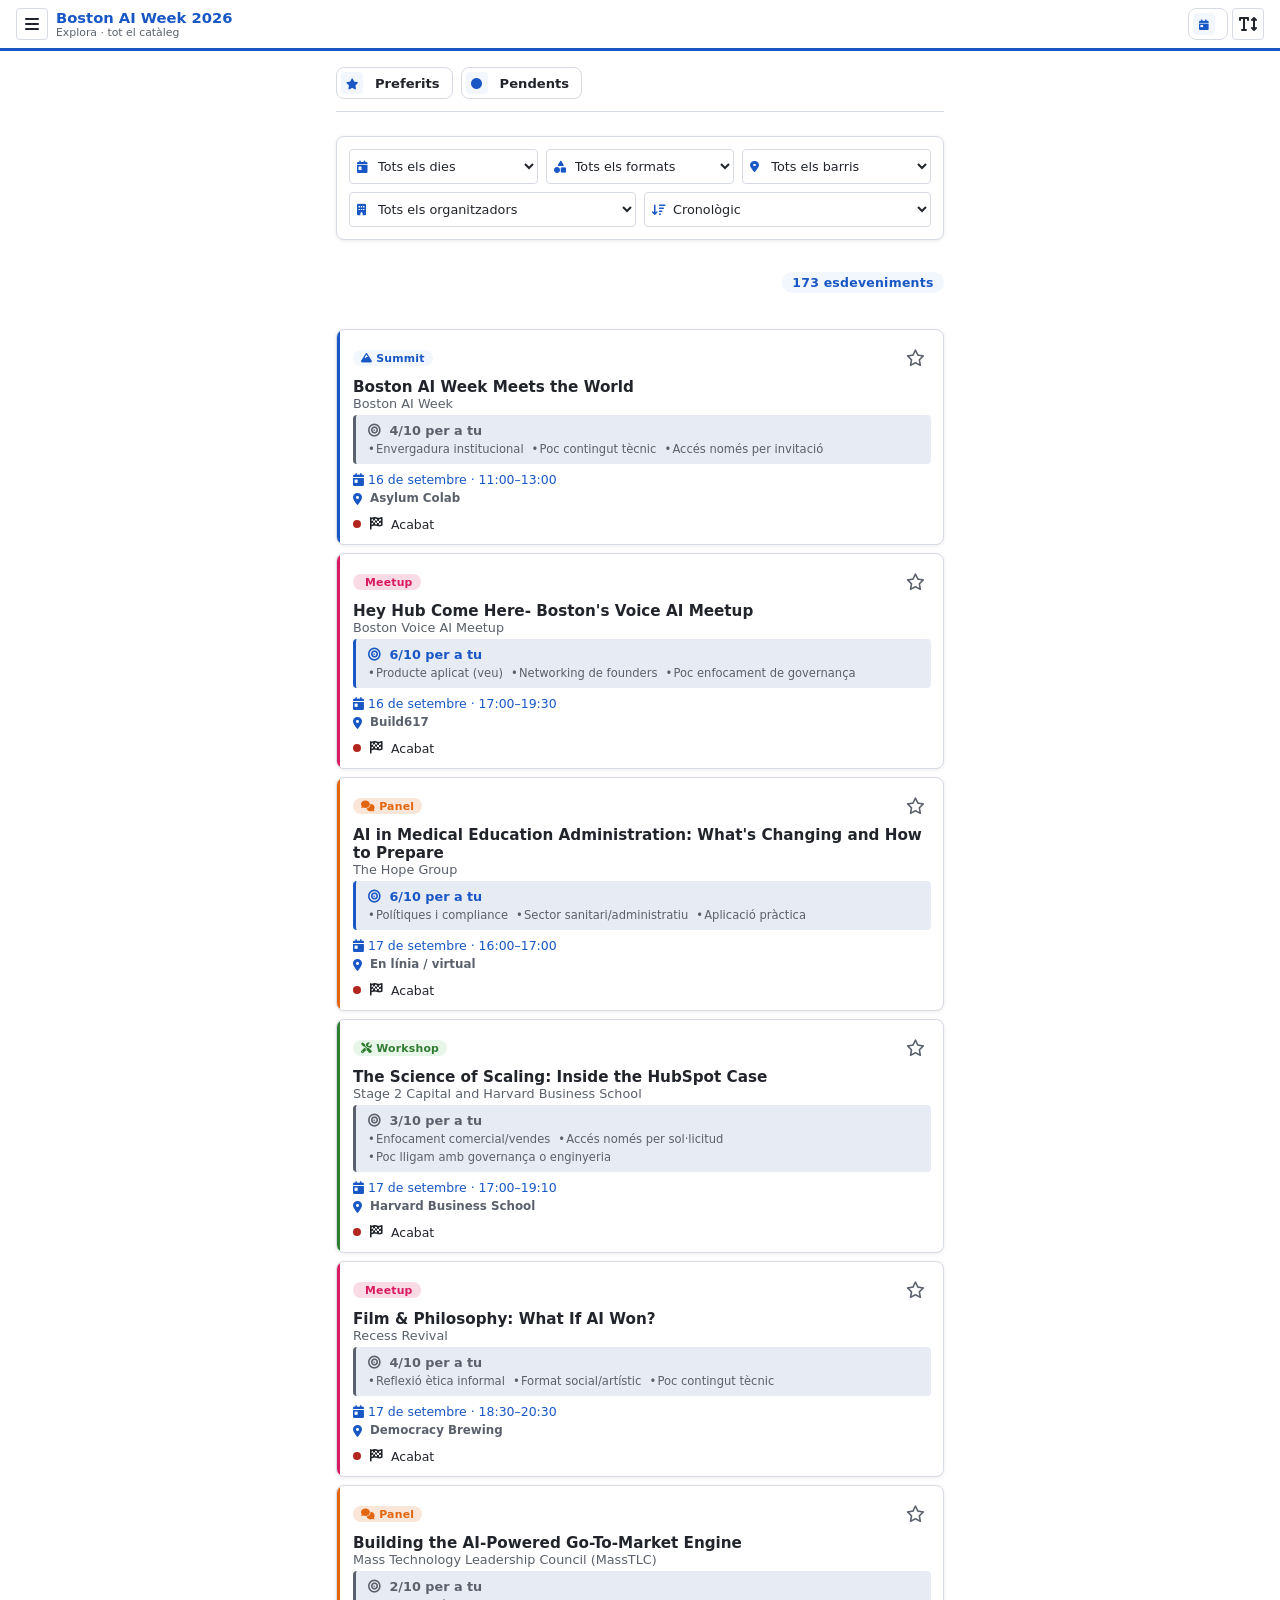
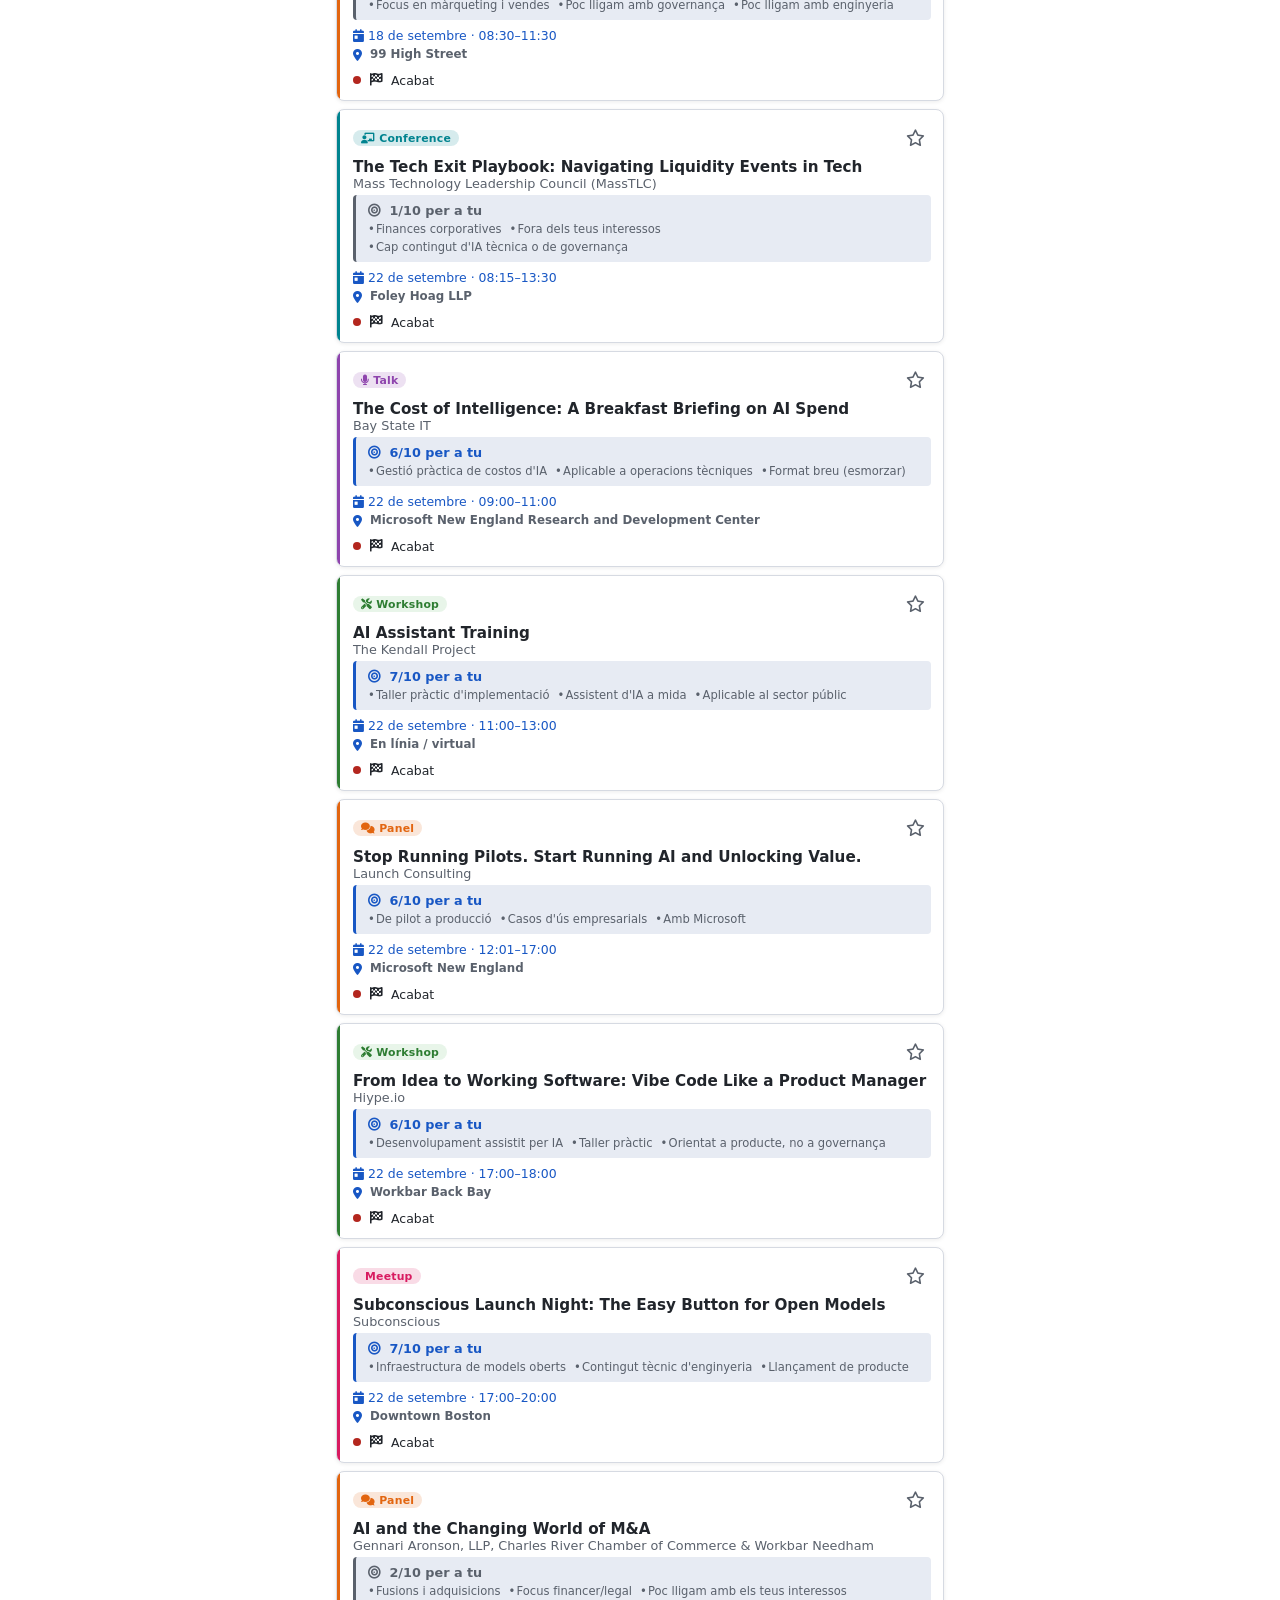
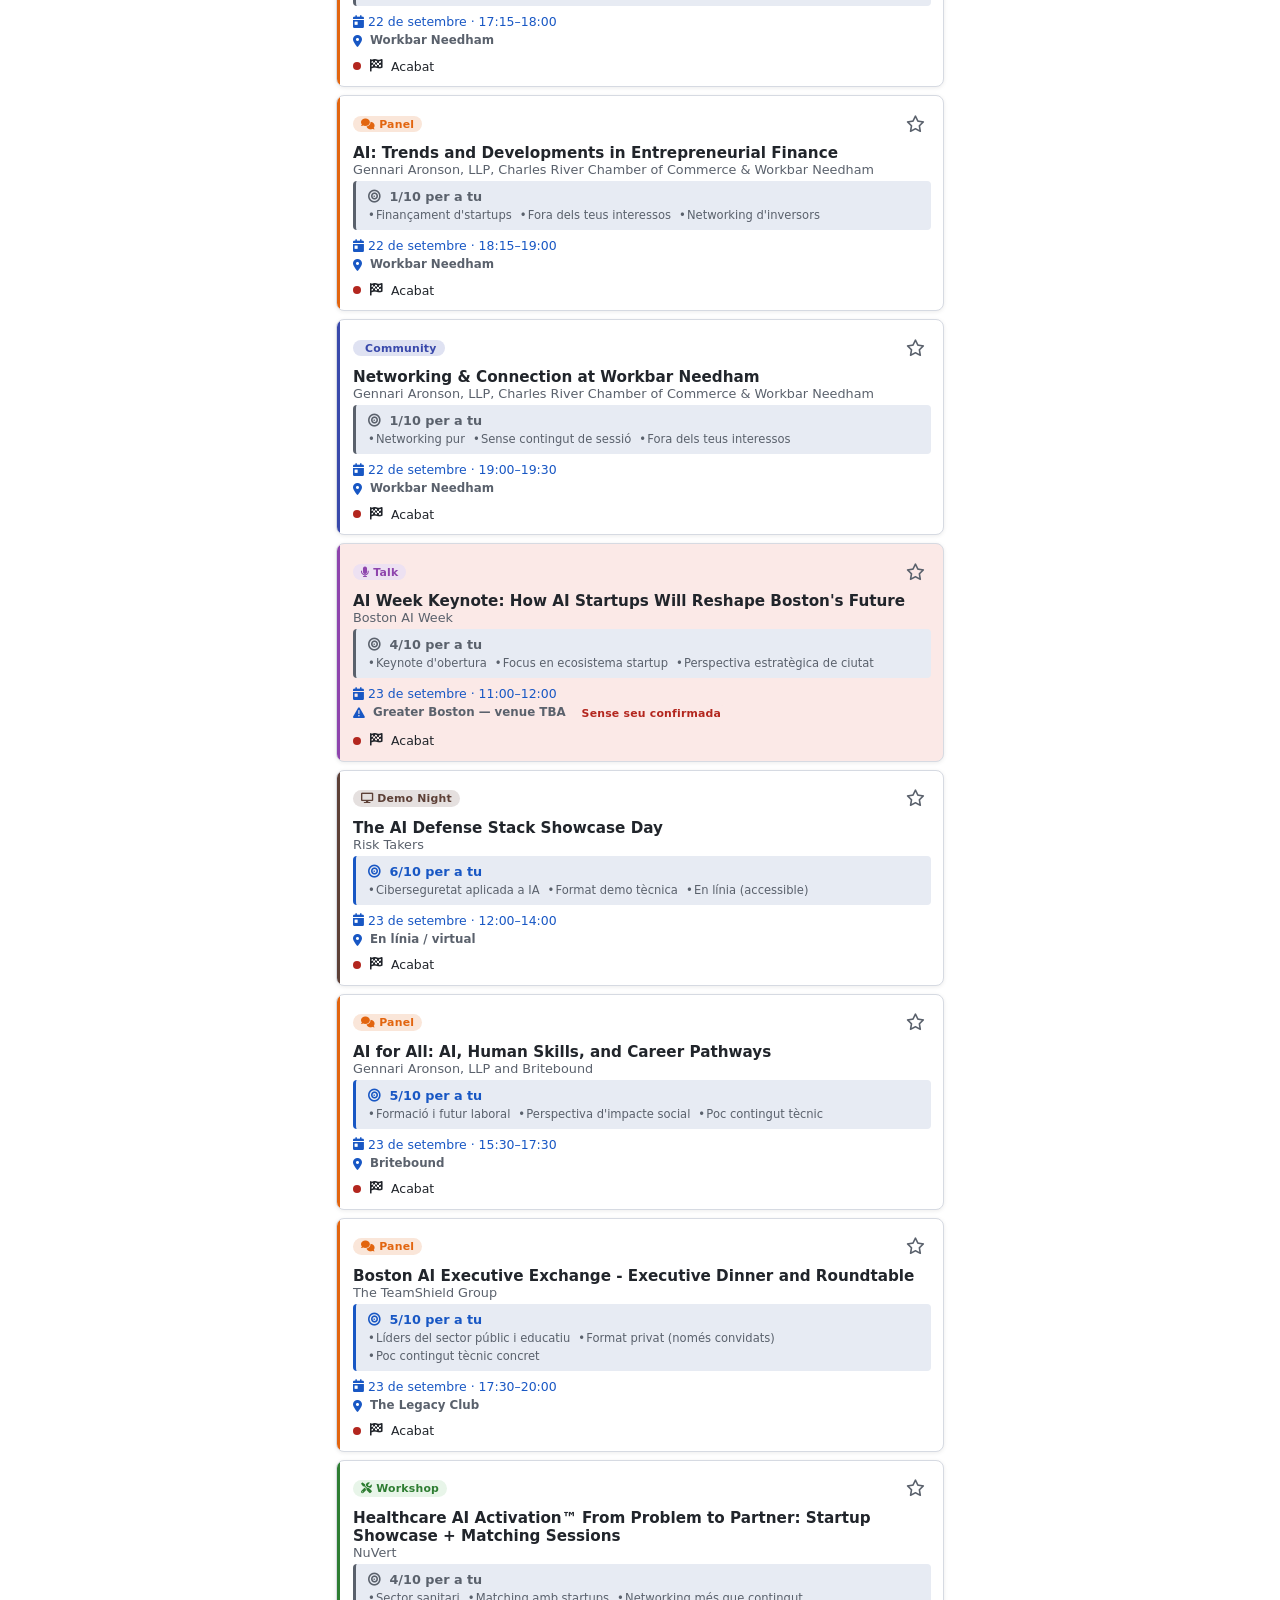
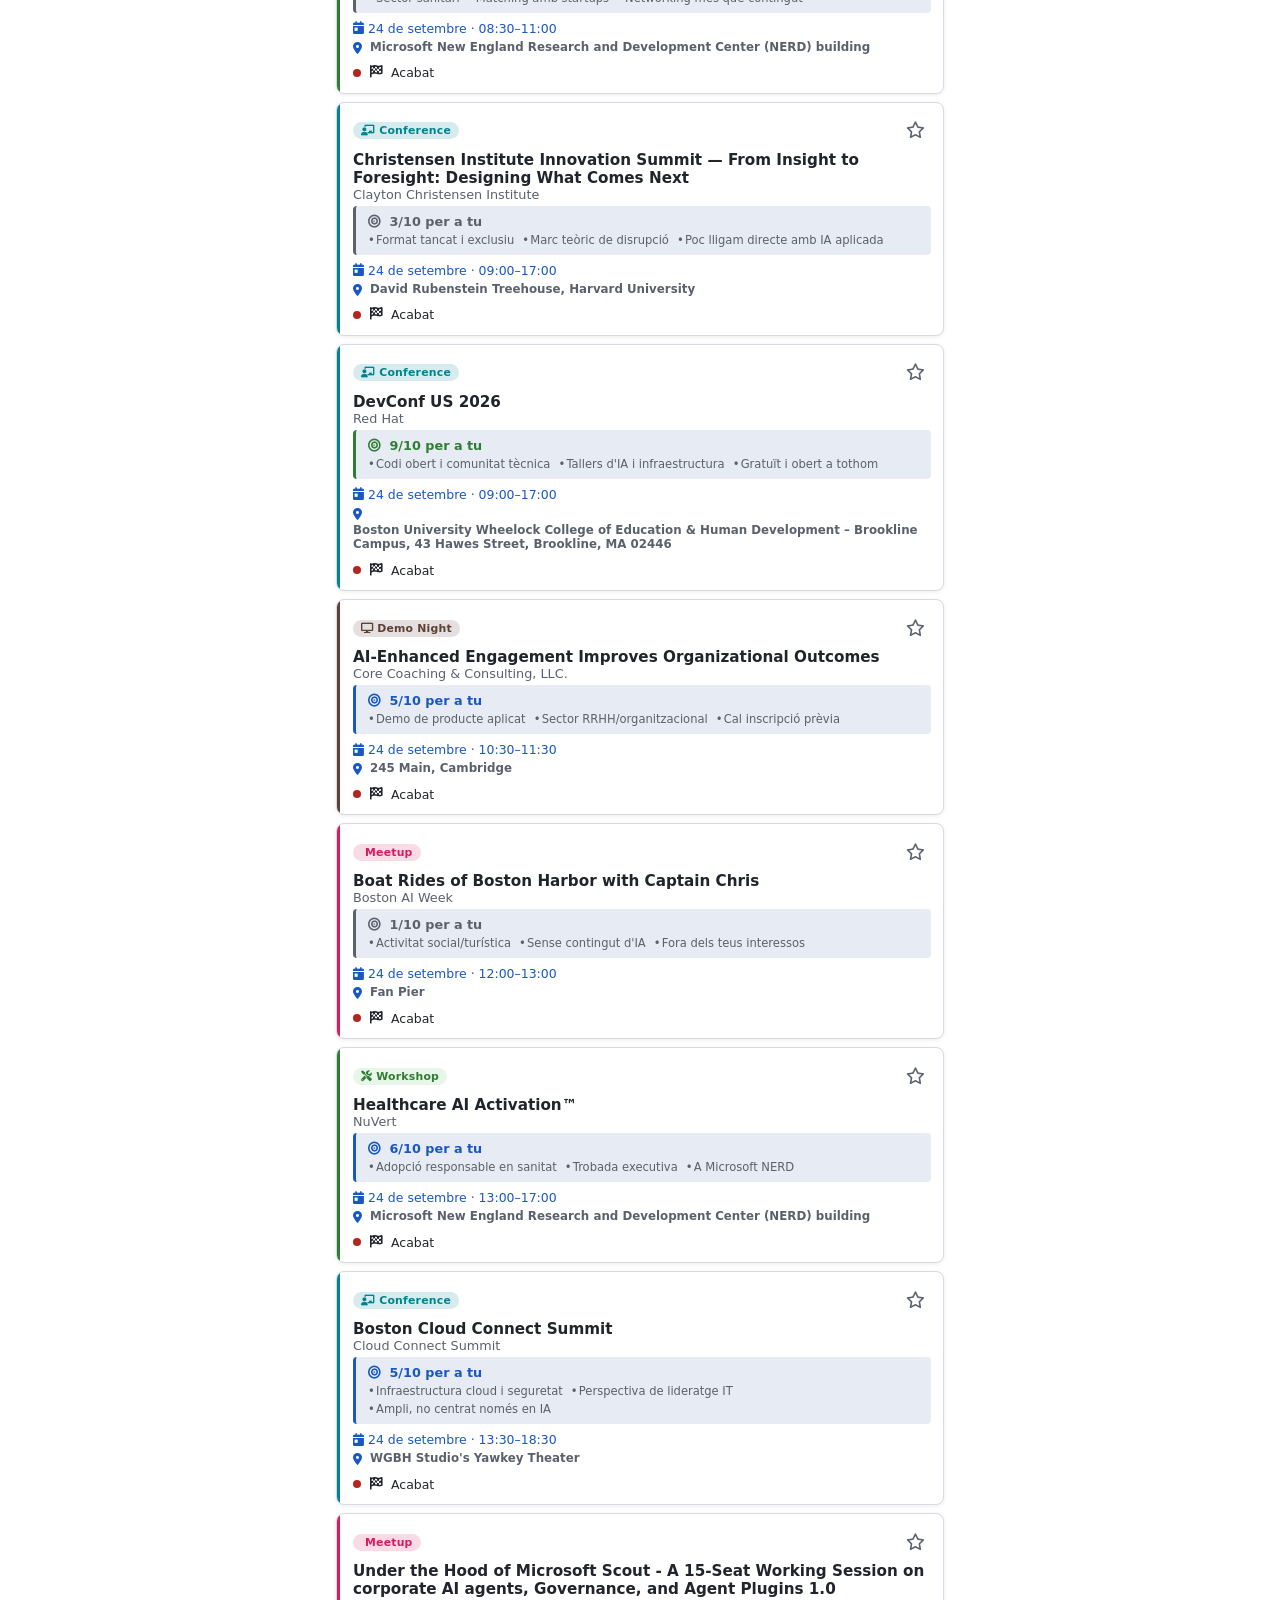
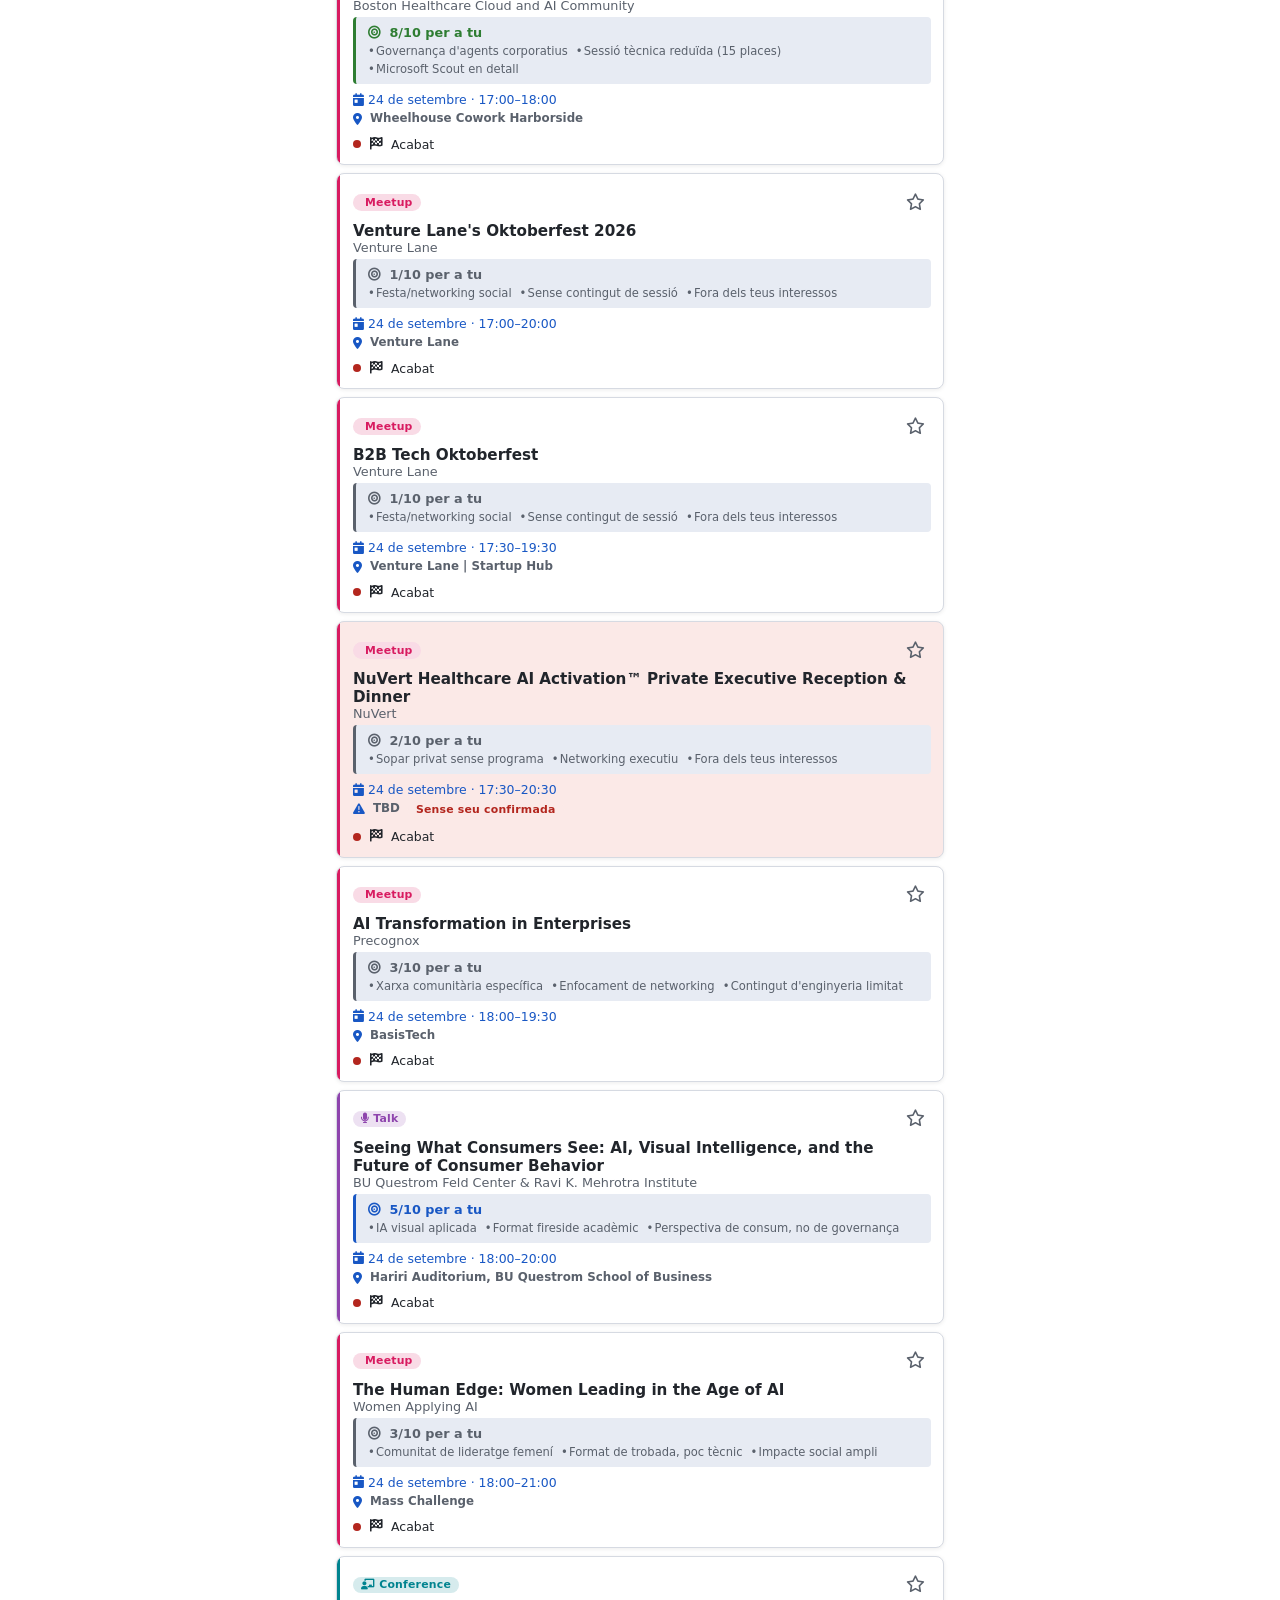
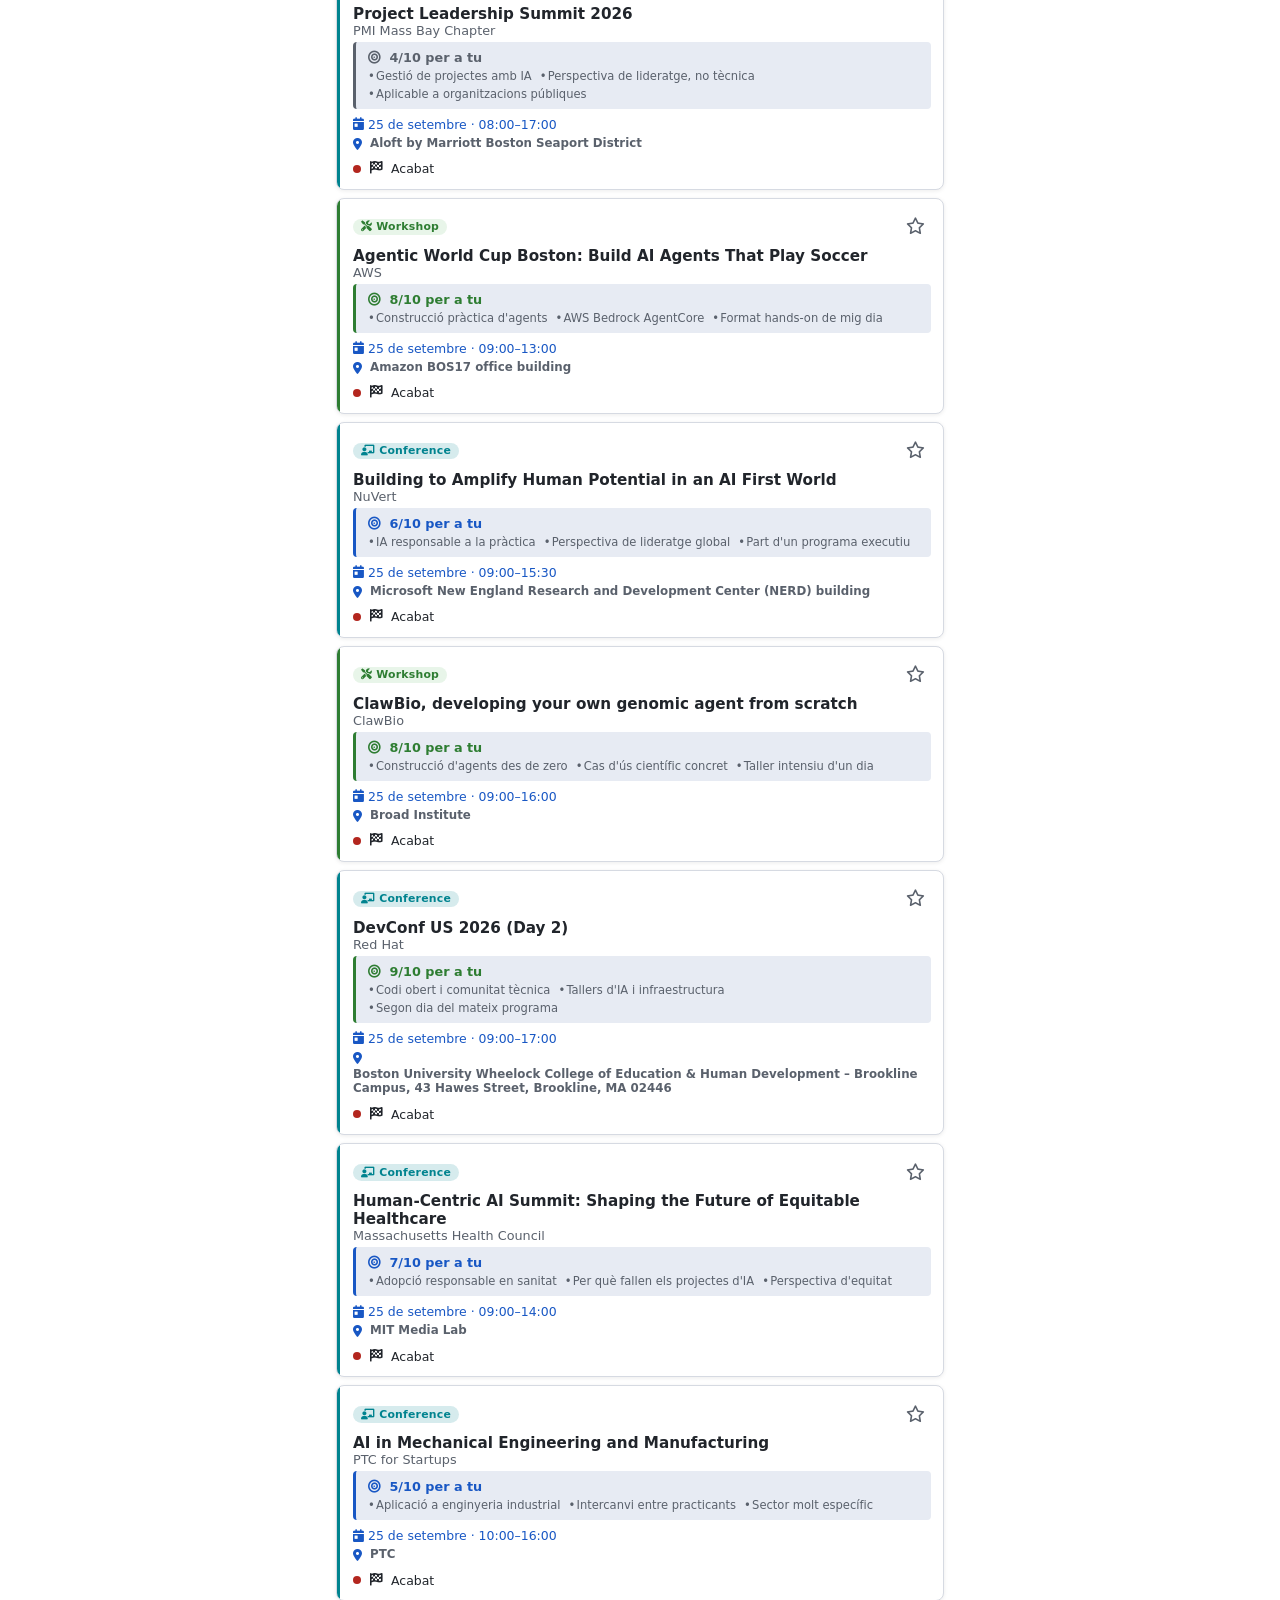
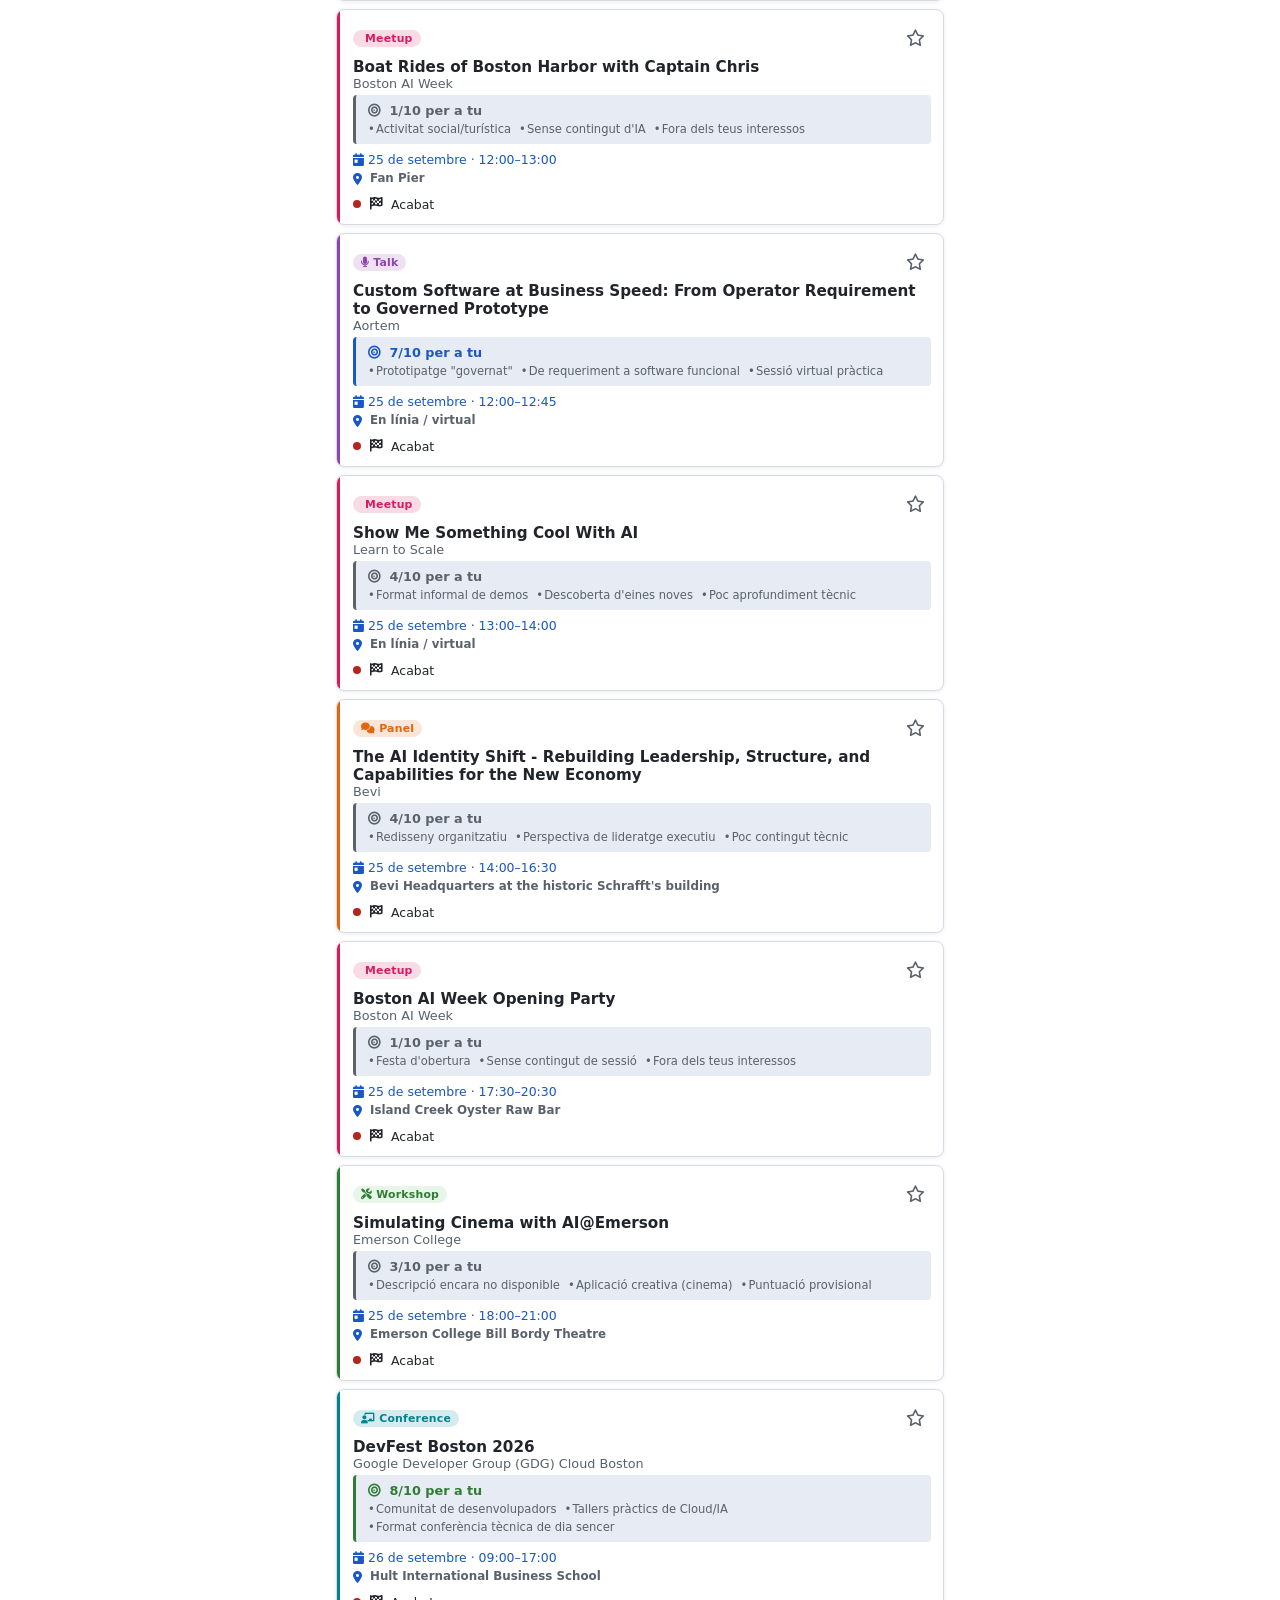
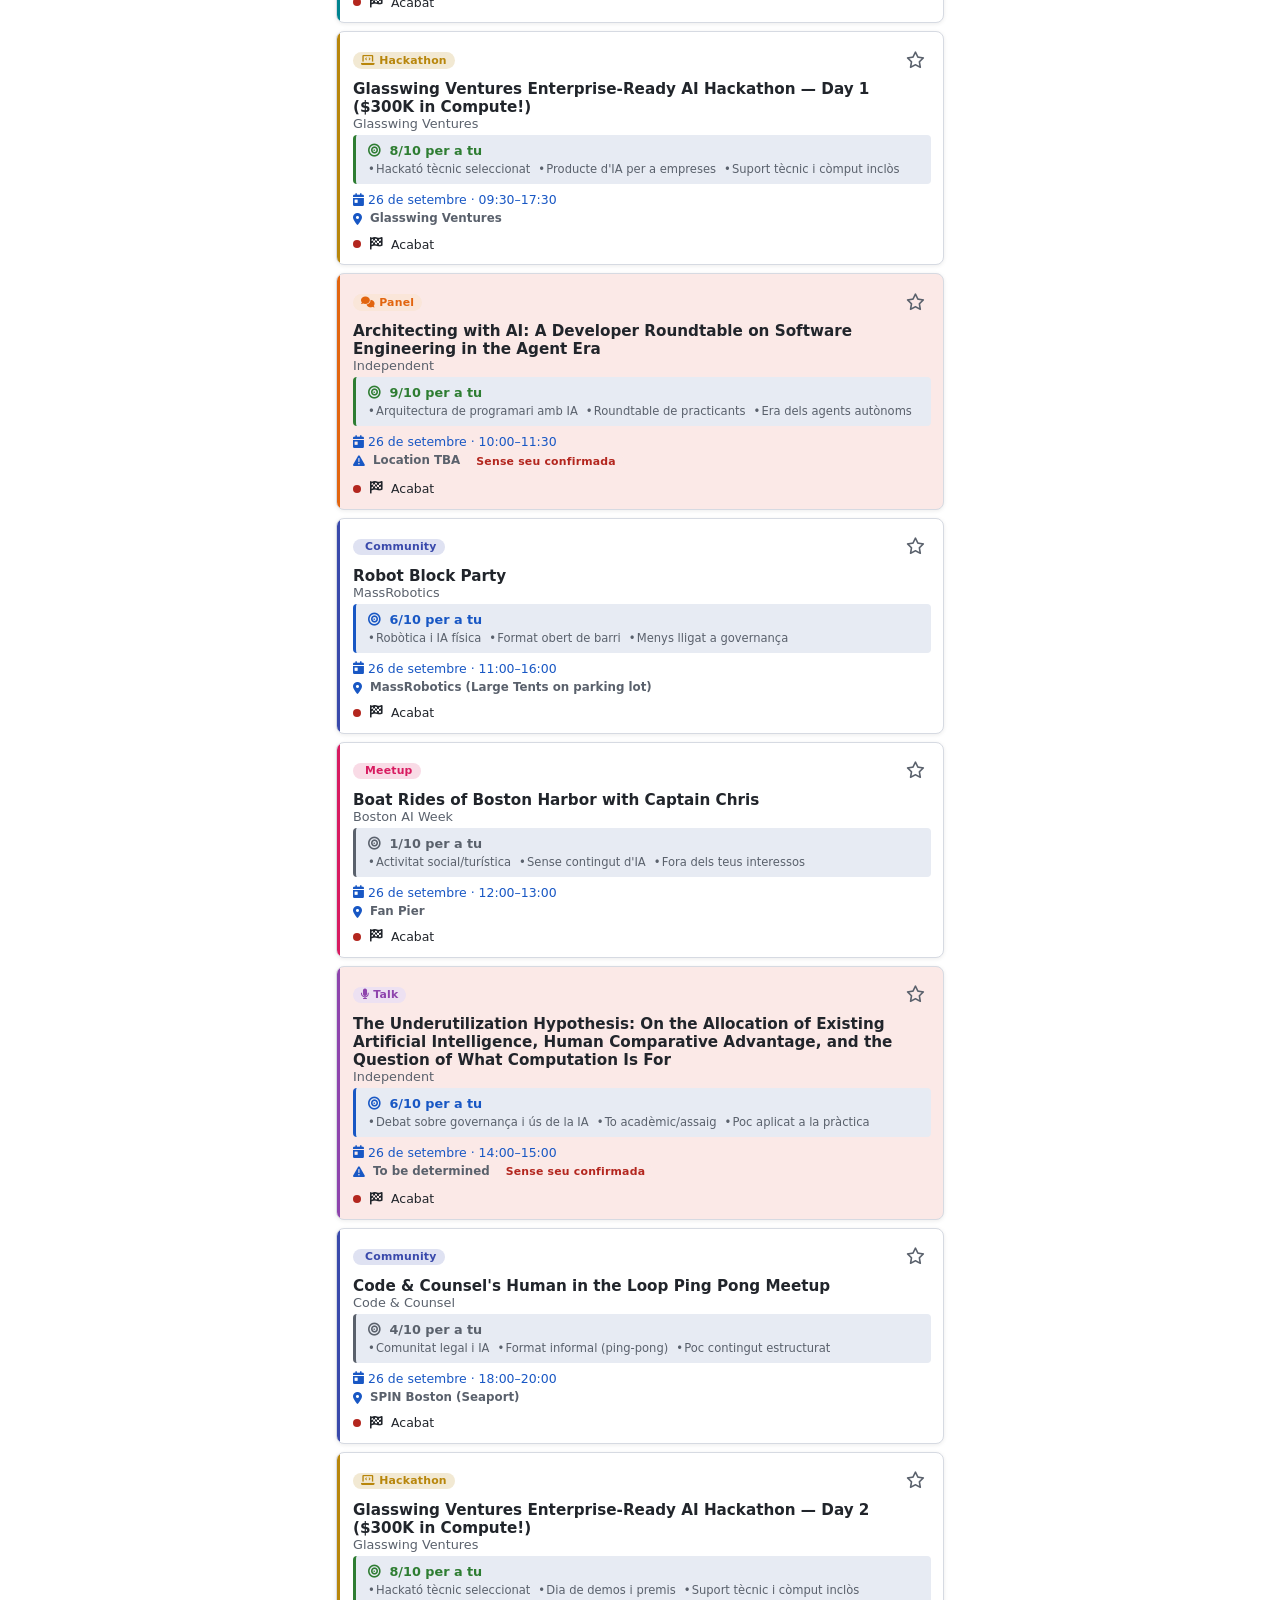
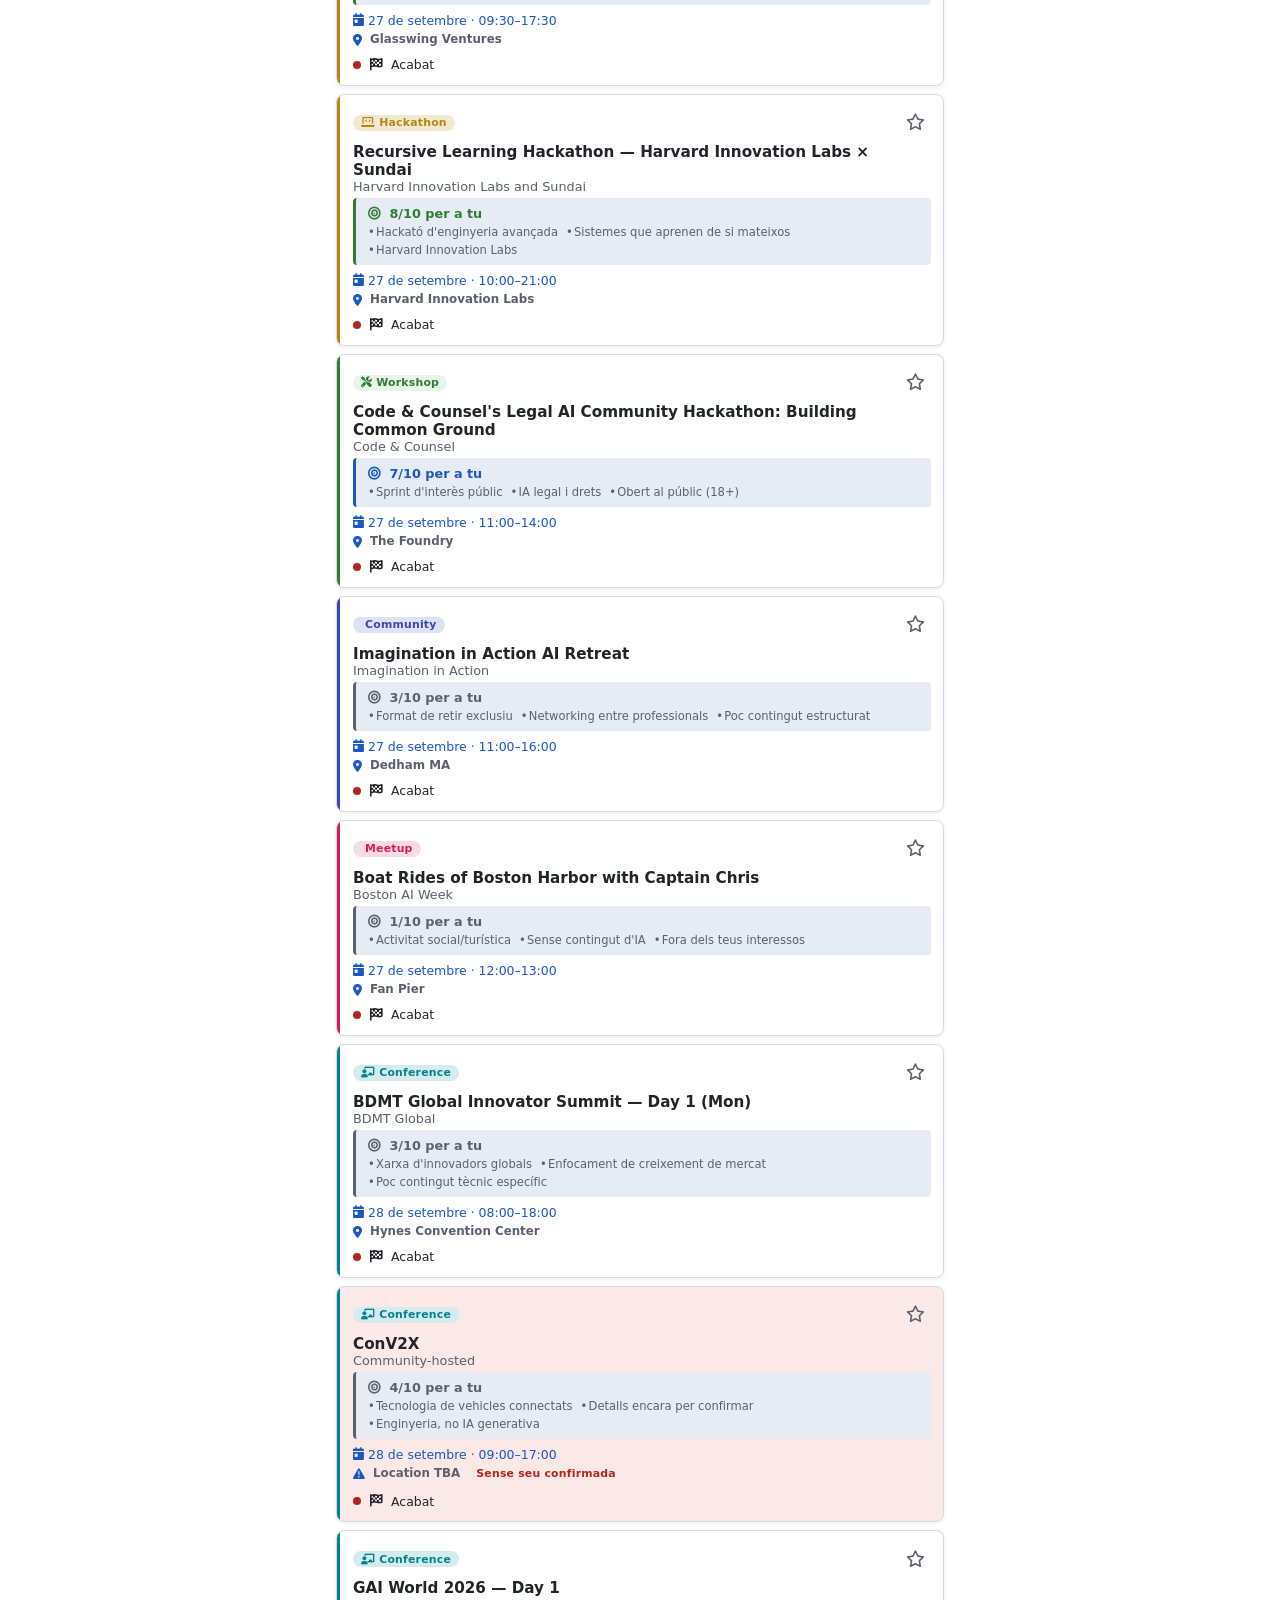
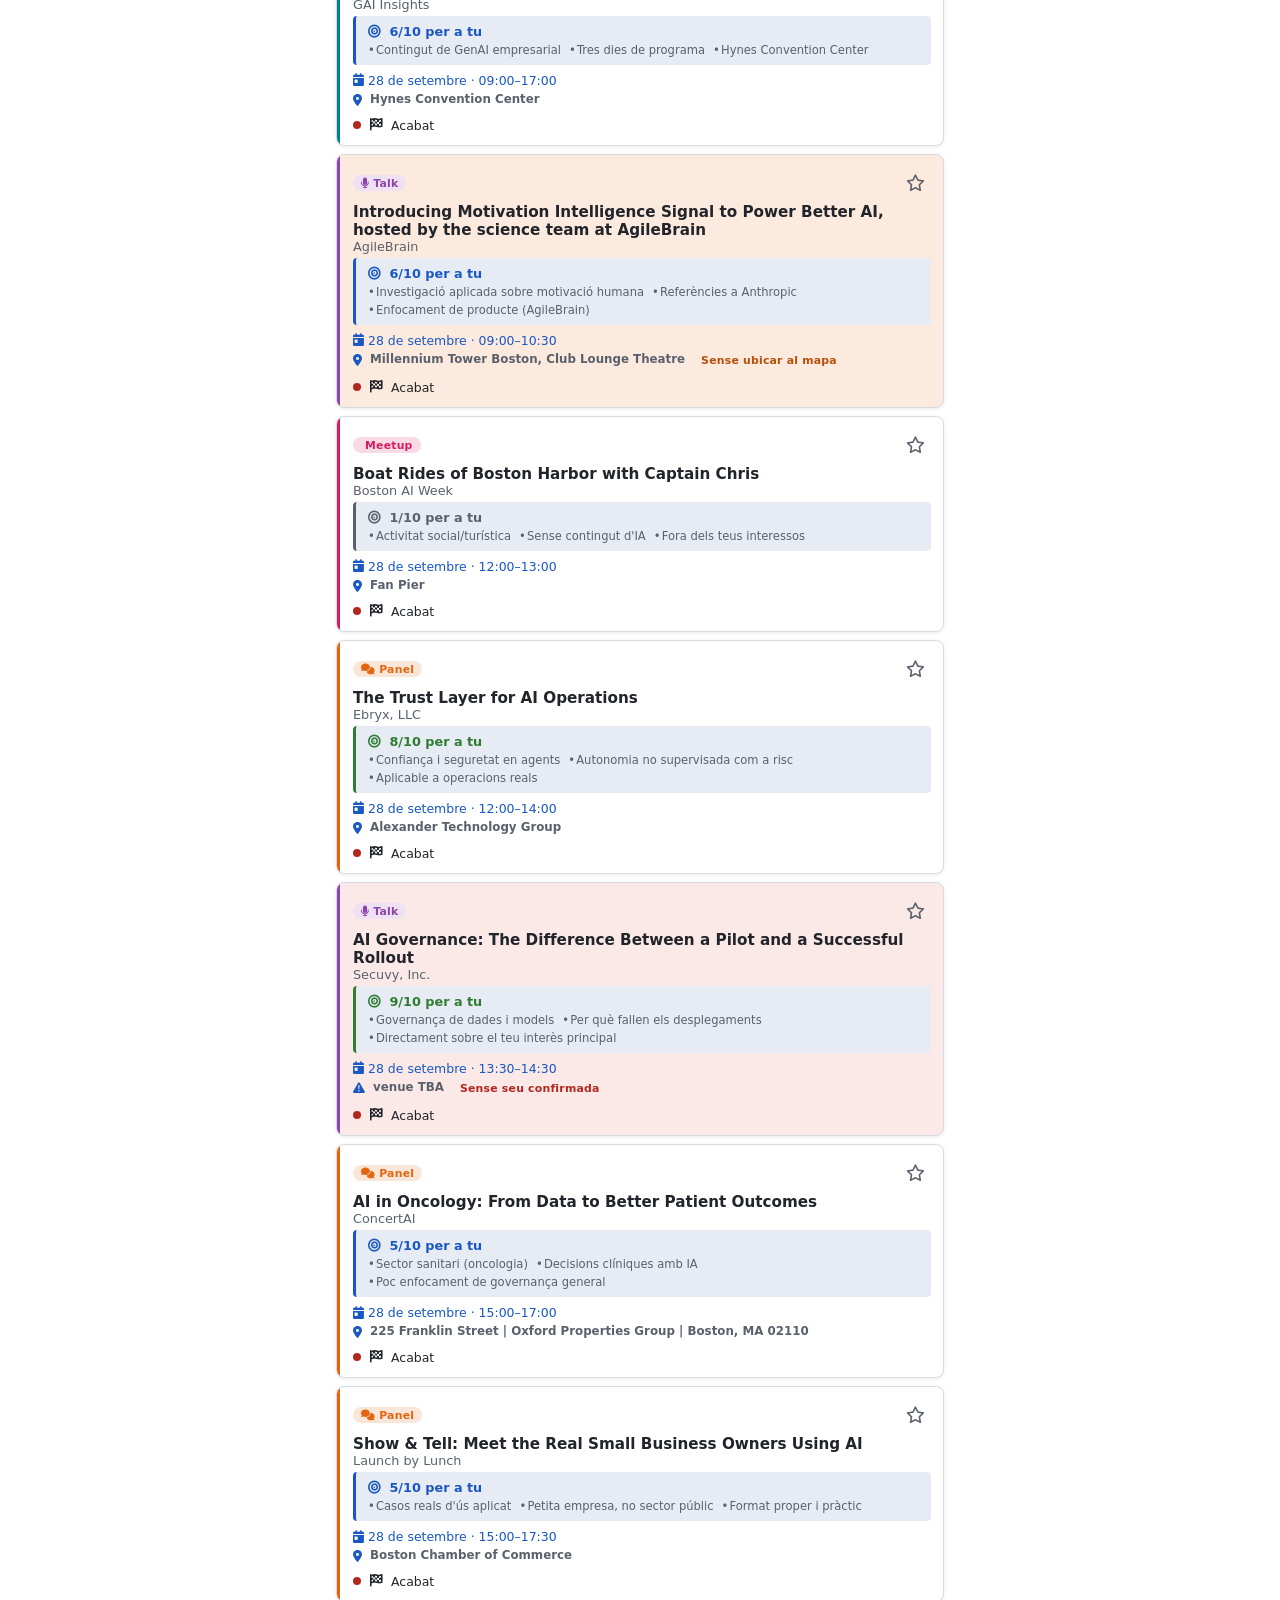
==== commit 56251b80: "Marca esdeveniments sense seu i afegeix puntuació de rellevància personal Dues millores de la target" ====
--- a/index.html
+++ b/index.html
@@ -104,6 +104,15 @@
           <option value="">Tots els organitzadors</option>
         </select>
       </div>
+
+      <div class="aiwb-select-icon">
+        <i class="fa-solid fa-arrow-down-wide-short" aria-hidden="true"></i>
+        <label class="aiwb-sr-only" for="aiwb-sort">Ordena els resultats</label>
+        <select class="ds-input" id="aiwb-sort">
+          <option value="chrono">Cronològic</option>
+          <option value="relevance">Rellevància per a tu</option>
+        </select>
+      </div>
     </div>
 
     <div class="aiwb-explora-results">
--- a/assets/css/app.css
+++ b/assets/css/app.css
@@ -253,6 +253,12 @@
 .aiwb-card.ds-card--status-start::before {
   background: var(--ds-card-color, var(--ds-color-primary));
 }
+
+/* Fons diferenciat quan no es pot dir amb confiança on és l'esdeveniment
+   (vegeu renderEventCard a ui.js) — dos nivells de gravetat, reutilitzant
+   els tons ja definits a la skin (avís/perill) en lloc d'inventar-ne. */
+.aiwb-card--no-venue { background: var(--ds-color-danger-bg); }
+.aiwb-card--venue-unmapped { background: var(--ds-color-warning-bg); }
 
 .aiwb-card__top {
   display: flex;
@@ -323,6 +329,52 @@
   overflow: hidden;
 }
 
+/* Caixeta de rellevància personal (vegeu relevanceBox a ui.js) — puntuació
+   1-10 sobre els 3 eixos d'interès triats per l'usuari + 3 aspectes que
+   l'expliquen. Fons neutre sempre; només la vora esquerra i el número
+   canvien de color segons el nivell, perquè el color mai sigui l'únic
+   senyal (el número i el text sempre hi són). */
+.aiwb-card__relevance {
+  margin: 0 0 var(--ds-space-2);
+  padding: var(--ds-space-2) var(--ds-space-3);
+  background: var(--ds-color-surface-alt);
+  border-left: 3px solid var(--ds-color-muted);
+  border-radius: var(--ds-radius-sm);
+}
+.aiwb-card__relevance--high { border-left-color: var(--ds-color-success); }
+.aiwb-card__relevance--mid { border-left-color: var(--ds-color-primary); }
+.aiwb-card__relevance--low { border-left-color: var(--ds-color-muted); }
+
+.aiwb-card__relevance-score {
+  display: block;
+  font-size: 0.8rem;
+  font-weight: 700;
+  color: var(--ds-color-muted);
+}
+.aiwb-card__relevance--high .aiwb-card__relevance-score { color: var(--ds-color-success); }
+.aiwb-card__relevance--mid .aiwb-card__relevance-score { color: var(--ds-color-primary); }
+.aiwb-card__relevance-score i { margin-right: 4px; }
+
+.aiwb-card__relevance-reasons {
+  margin: var(--ds-space-1) 0 0;
+  padding: 0;
+  list-style: none;
+  display: flex;
+  flex-wrap: wrap;
+  gap: var(--ds-space-1) var(--ds-space-2);
+}
+.aiwb-card__relevance-reasons li {
+  font-size: 0.72rem;
+  color: var(--ds-color-muted);
+  position: relative;
+  padding-left: var(--ds-space-2);
+}
+.aiwb-card__relevance-reasons li::before {
+  content: "•";
+  position: absolute;
+  left: 0;
+}
+
 .aiwb-card__time {
   margin: 0 0 var(--ds-space-1);
   font-size: 0.78rem;
@@ -338,8 +390,10 @@
   color: var(--ds-color-muted);
   display: flex;
   align-items: flex-start;
-  gap: 4px;
-}
+  flex-wrap: wrap;
+  gap: 4px var(--ds-space-2);
+}
+.aiwb-card__venue .ds-badge { flex-shrink: 0; }
 .aiwb-card__venue i { margin-top: 2px; flex-shrink: 0; color: var(--ds-color-primary); }
 
 .aiwb-card__venue-text {
@@ -568,6 +622,10 @@
 .aiwb-fitxa__organizer {
   margin: var(--ds-space-1) 0 var(--ds-space-3);
   color: var(--ds-color-muted);
+}
+
+.aiwb-fitxa__description p + p {
+  margin-top: var(--ds-space-3);
 }
 
 .aiwb-fitxa__actions {
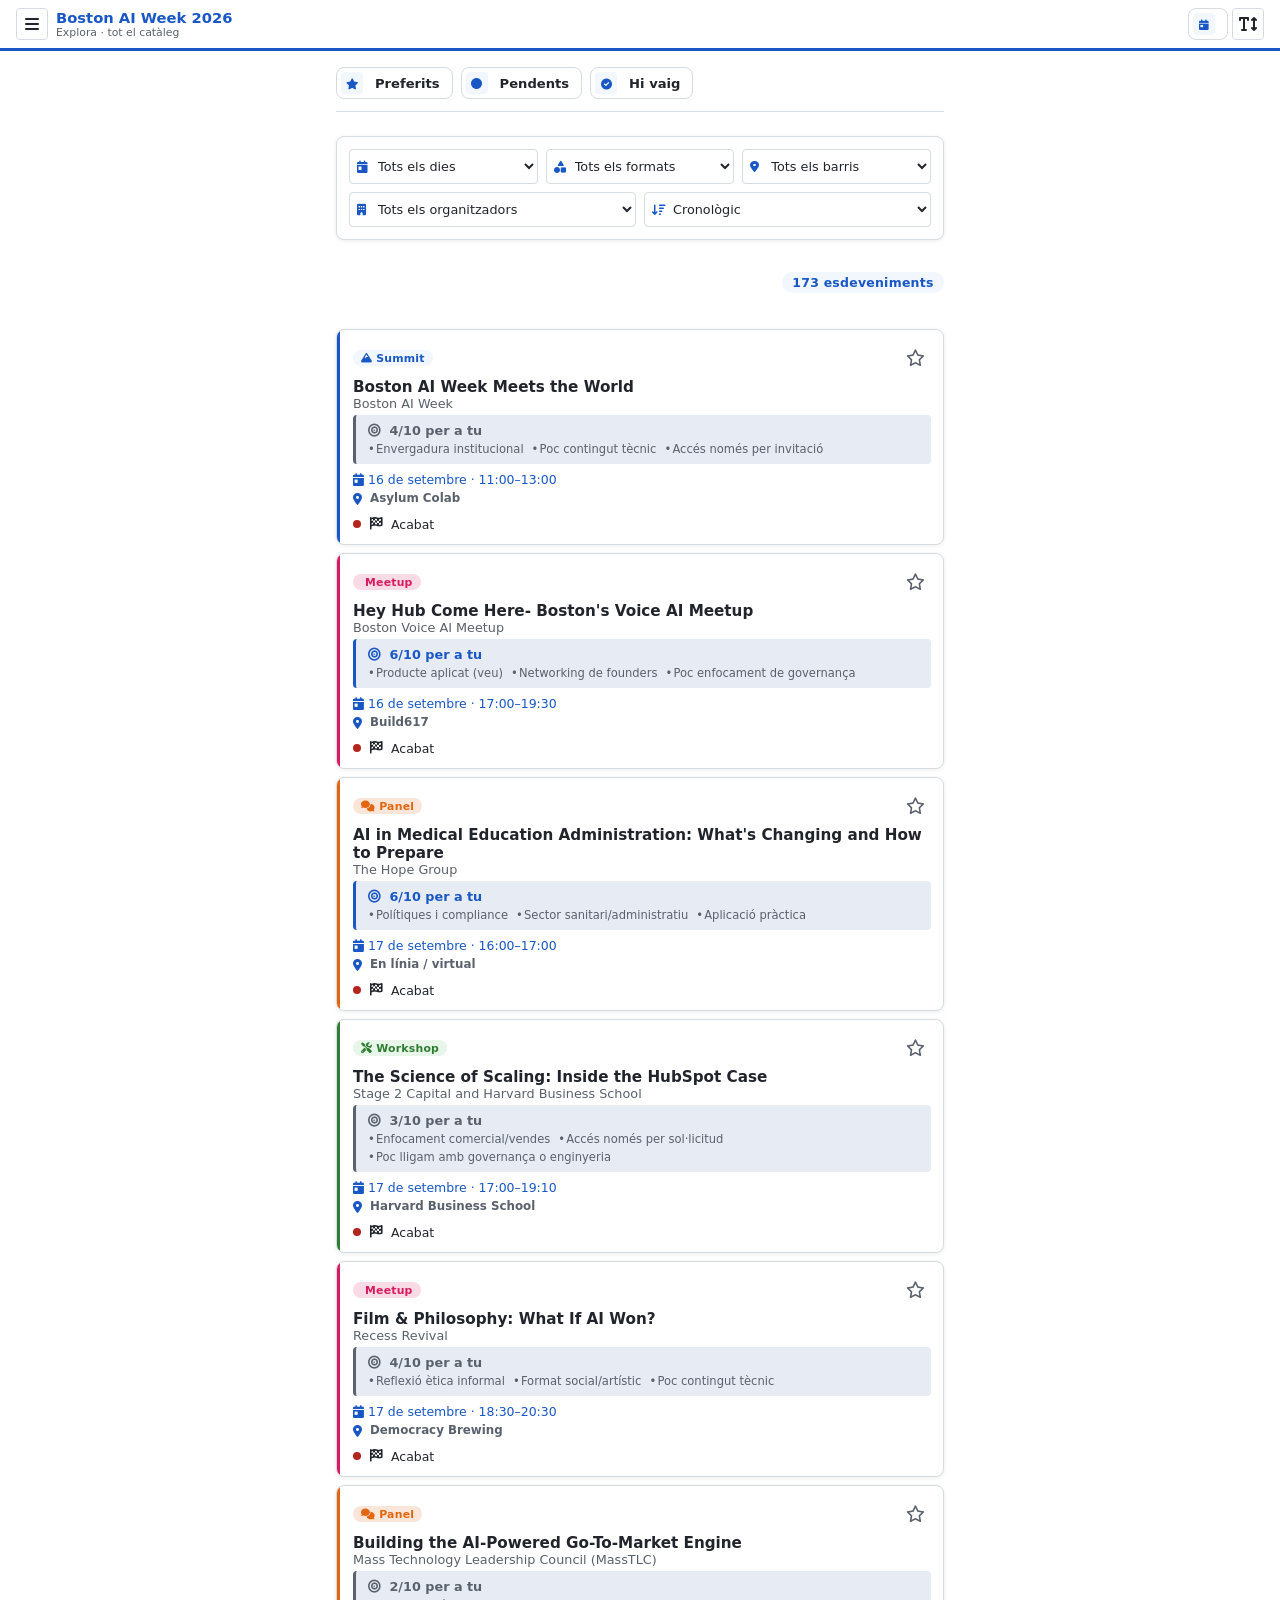
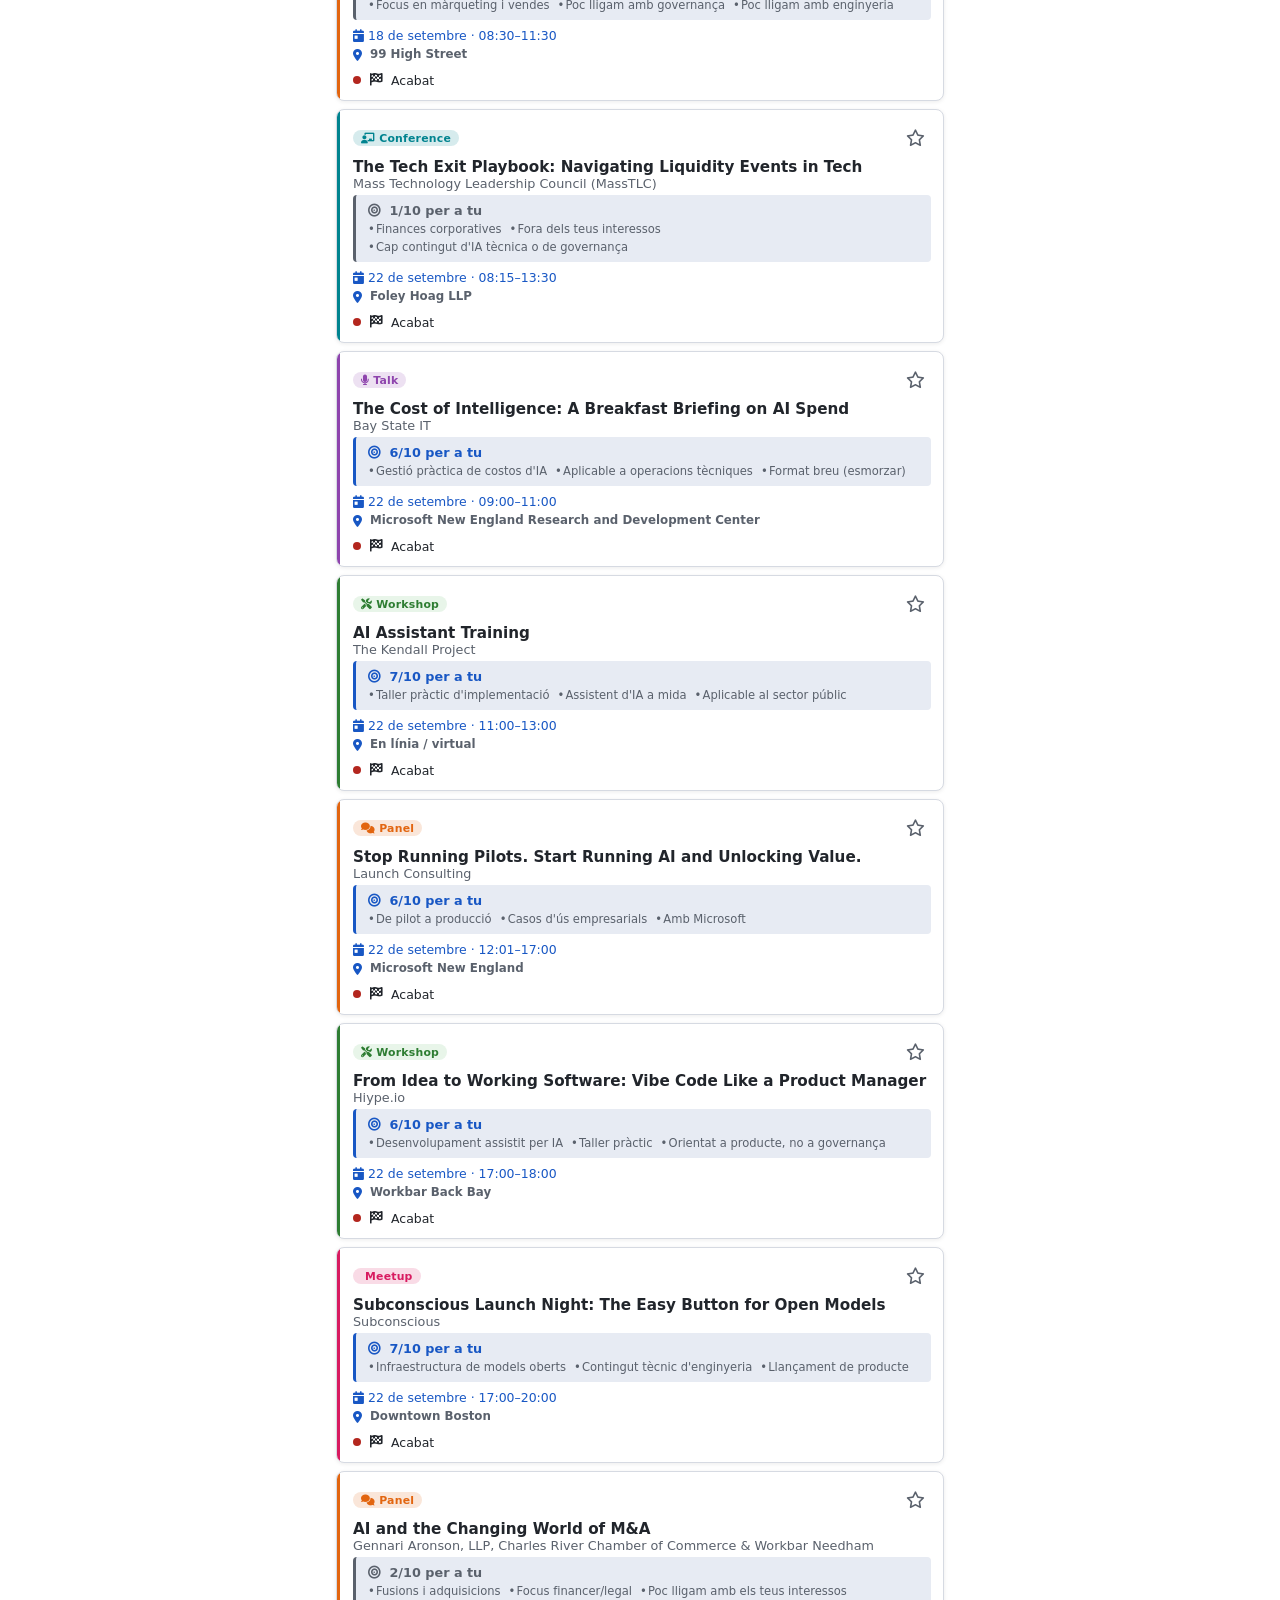
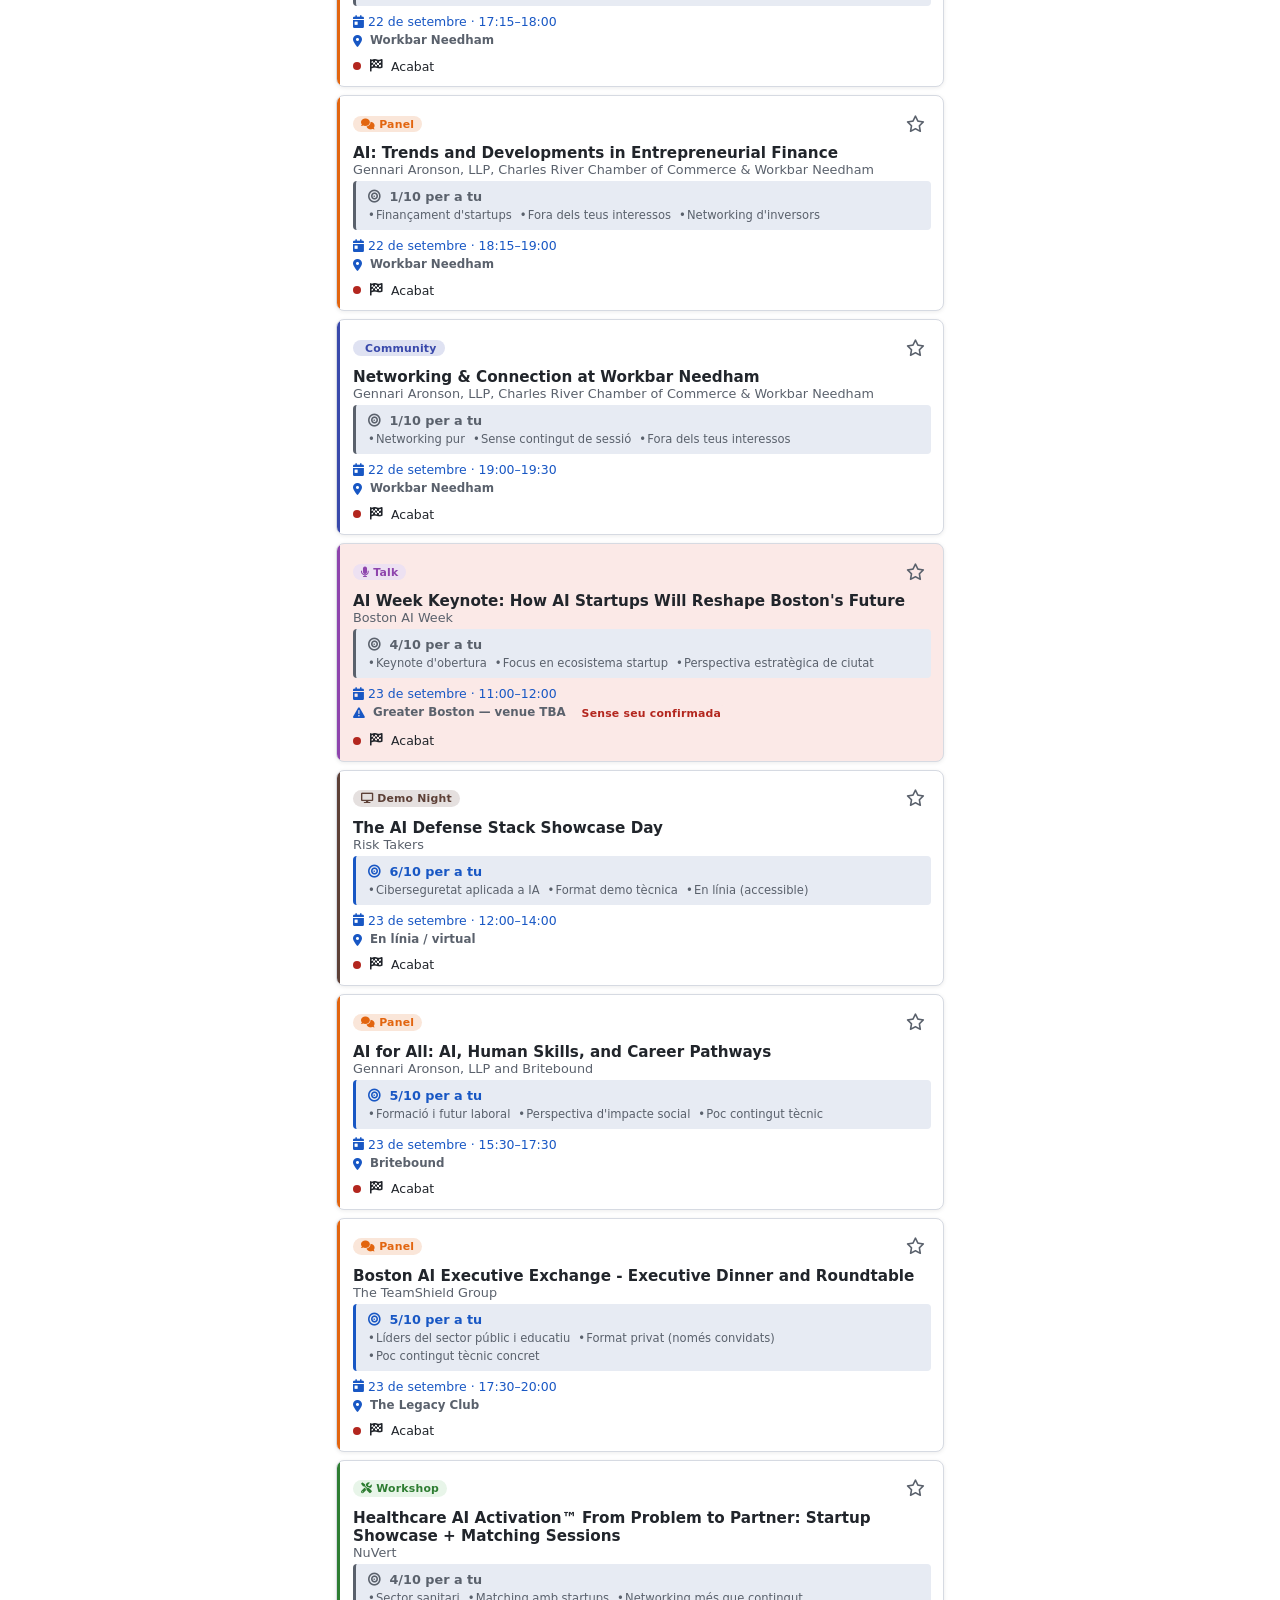
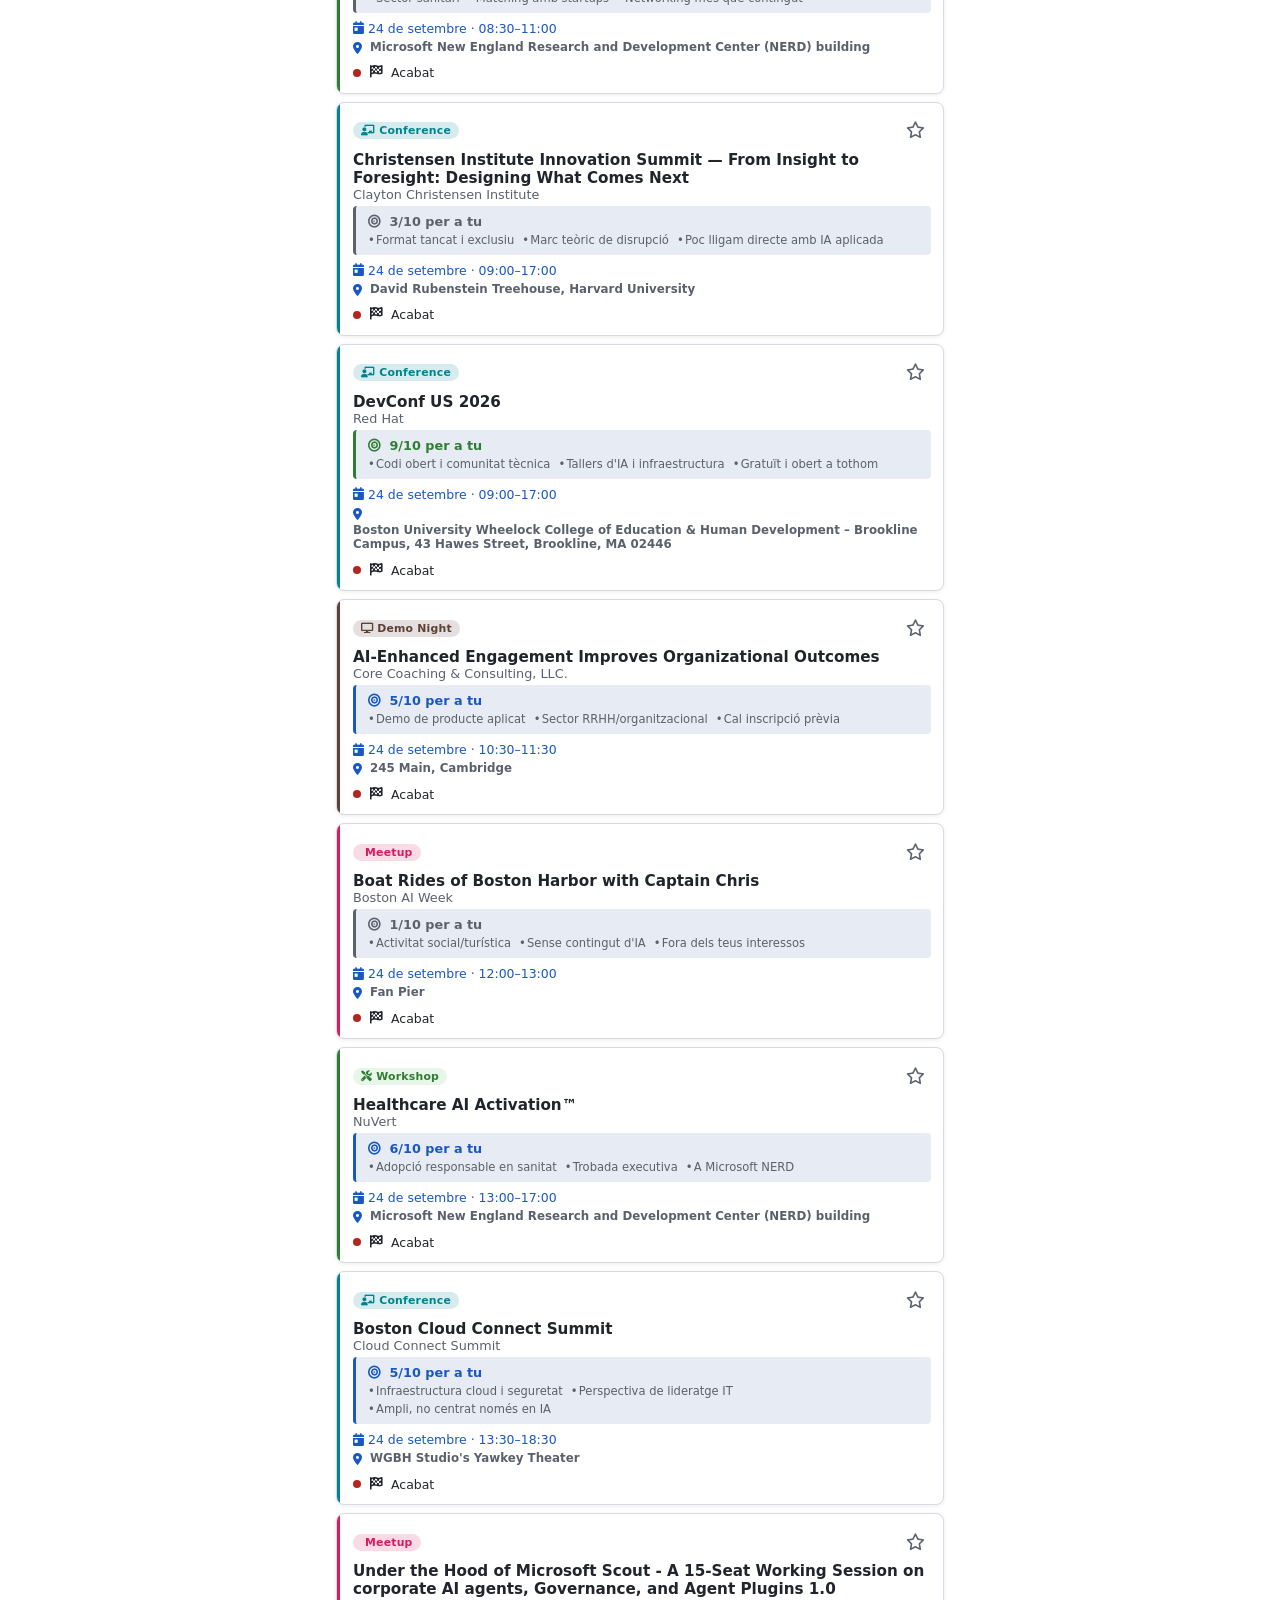
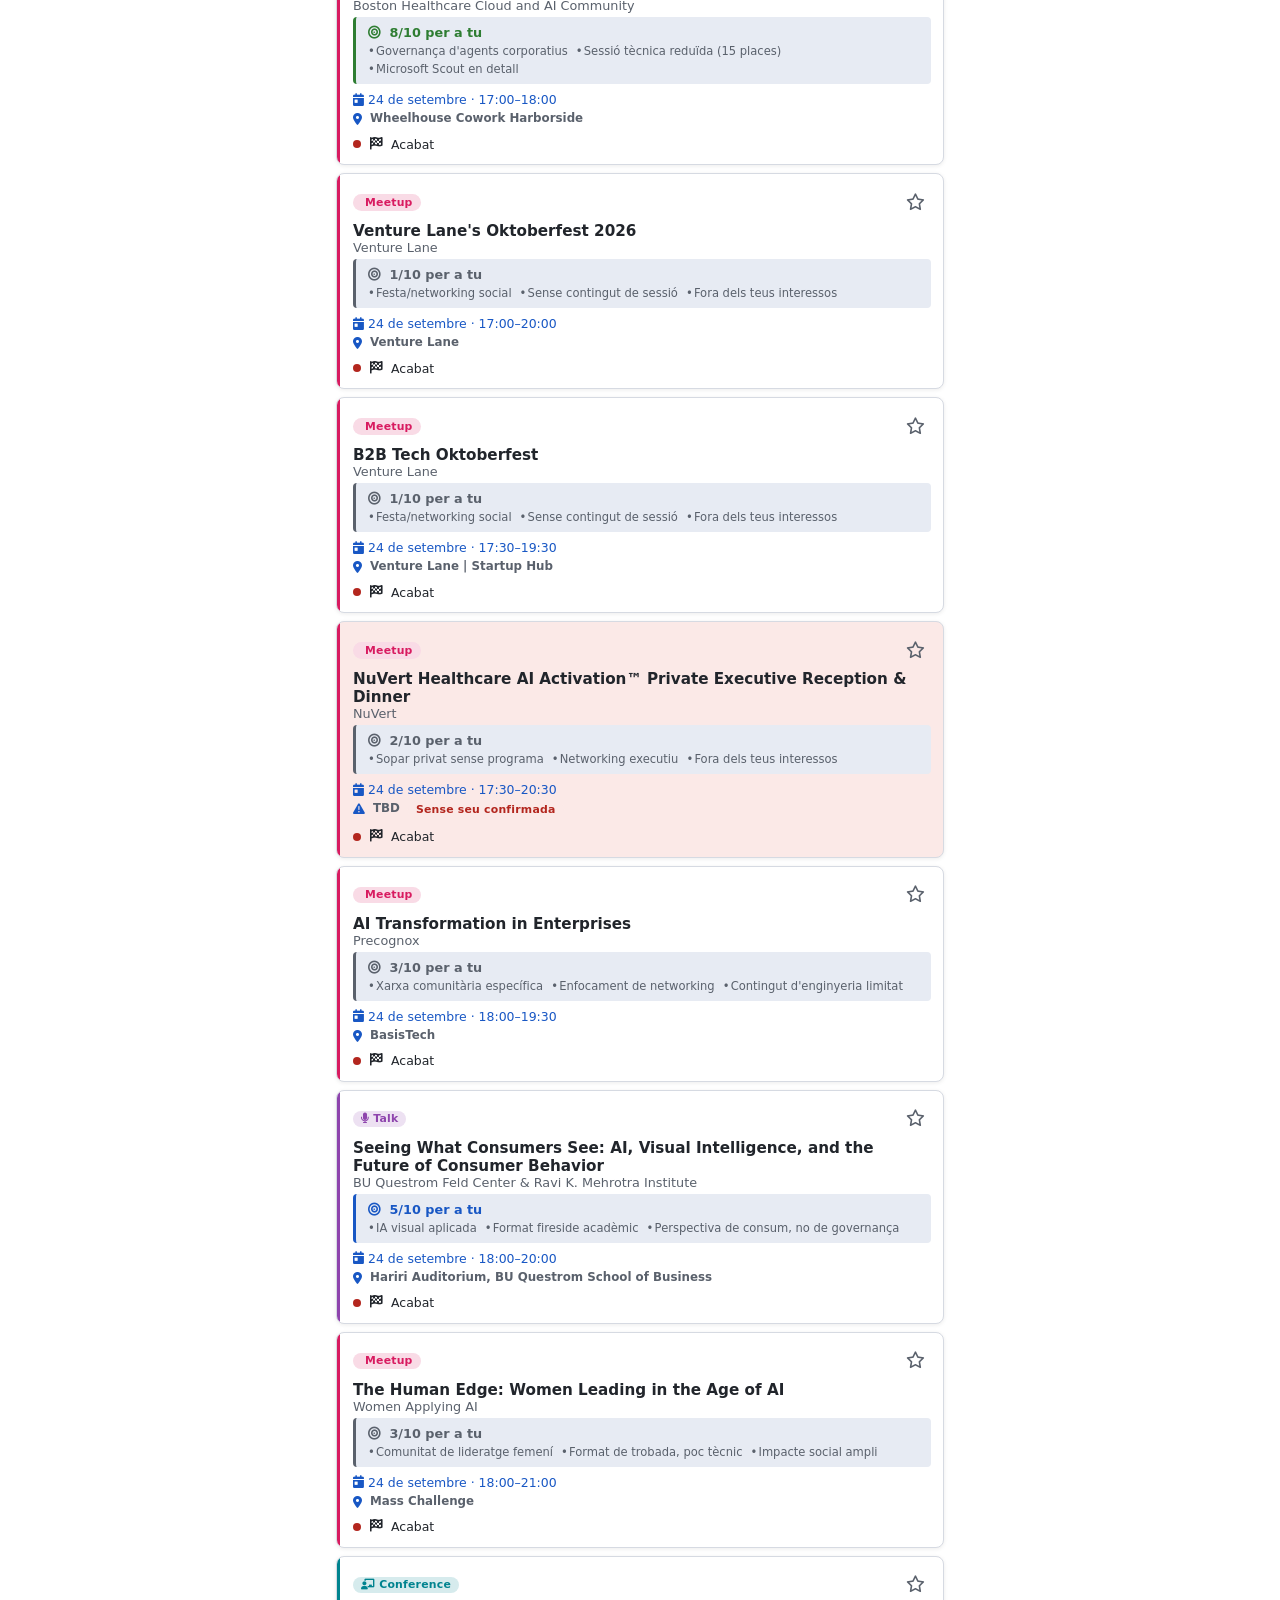
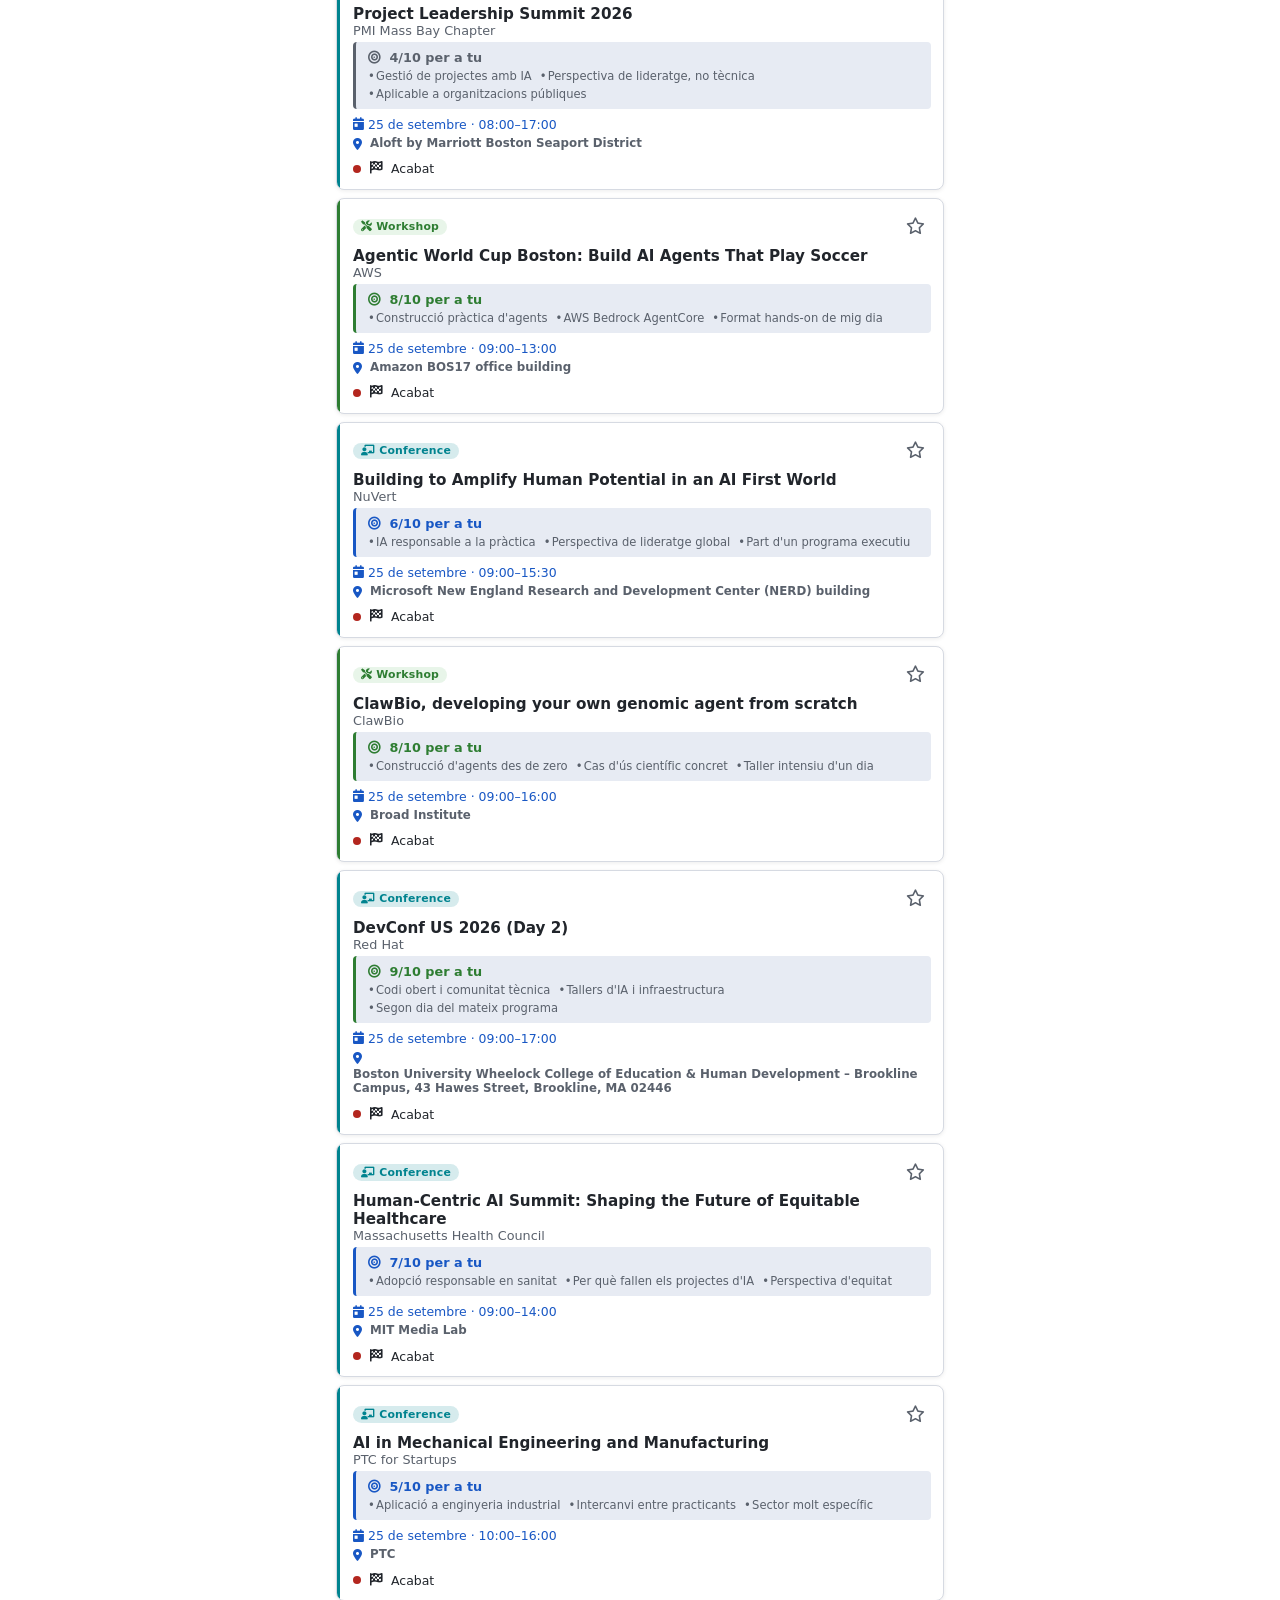
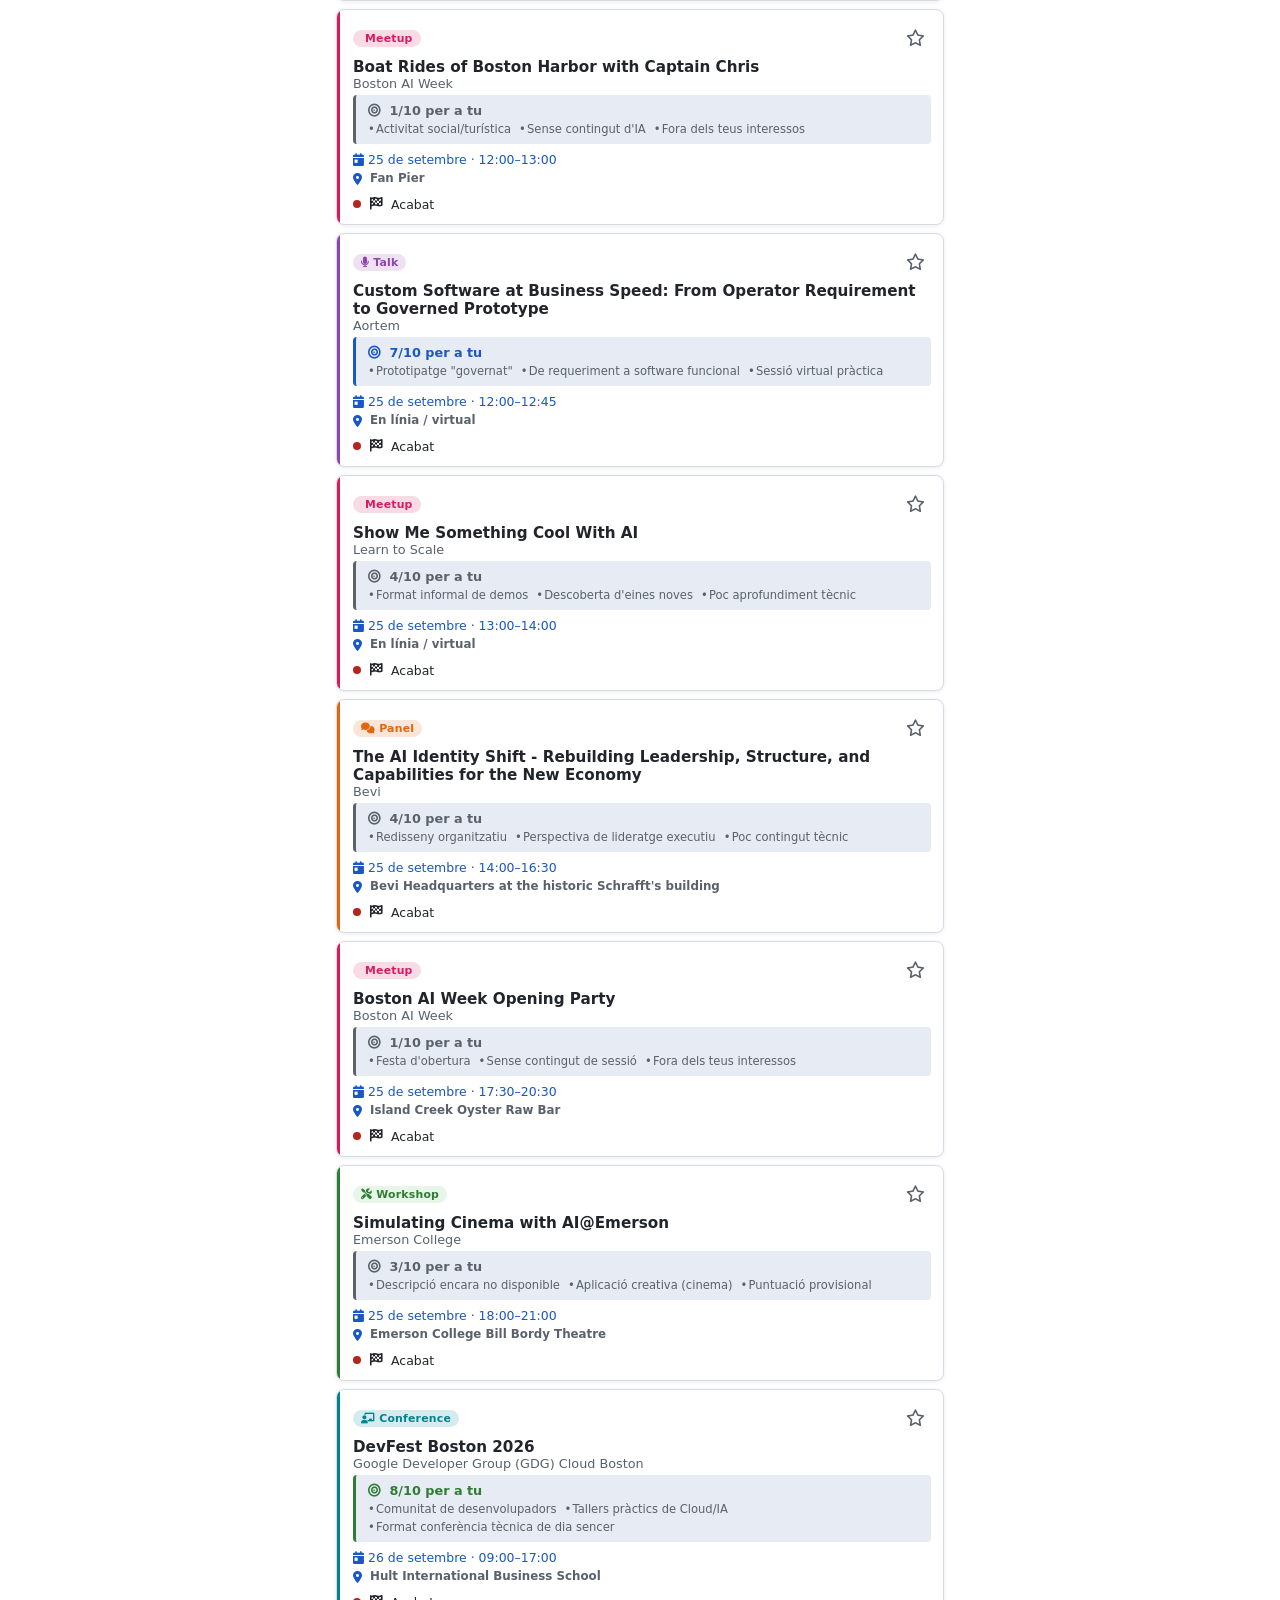
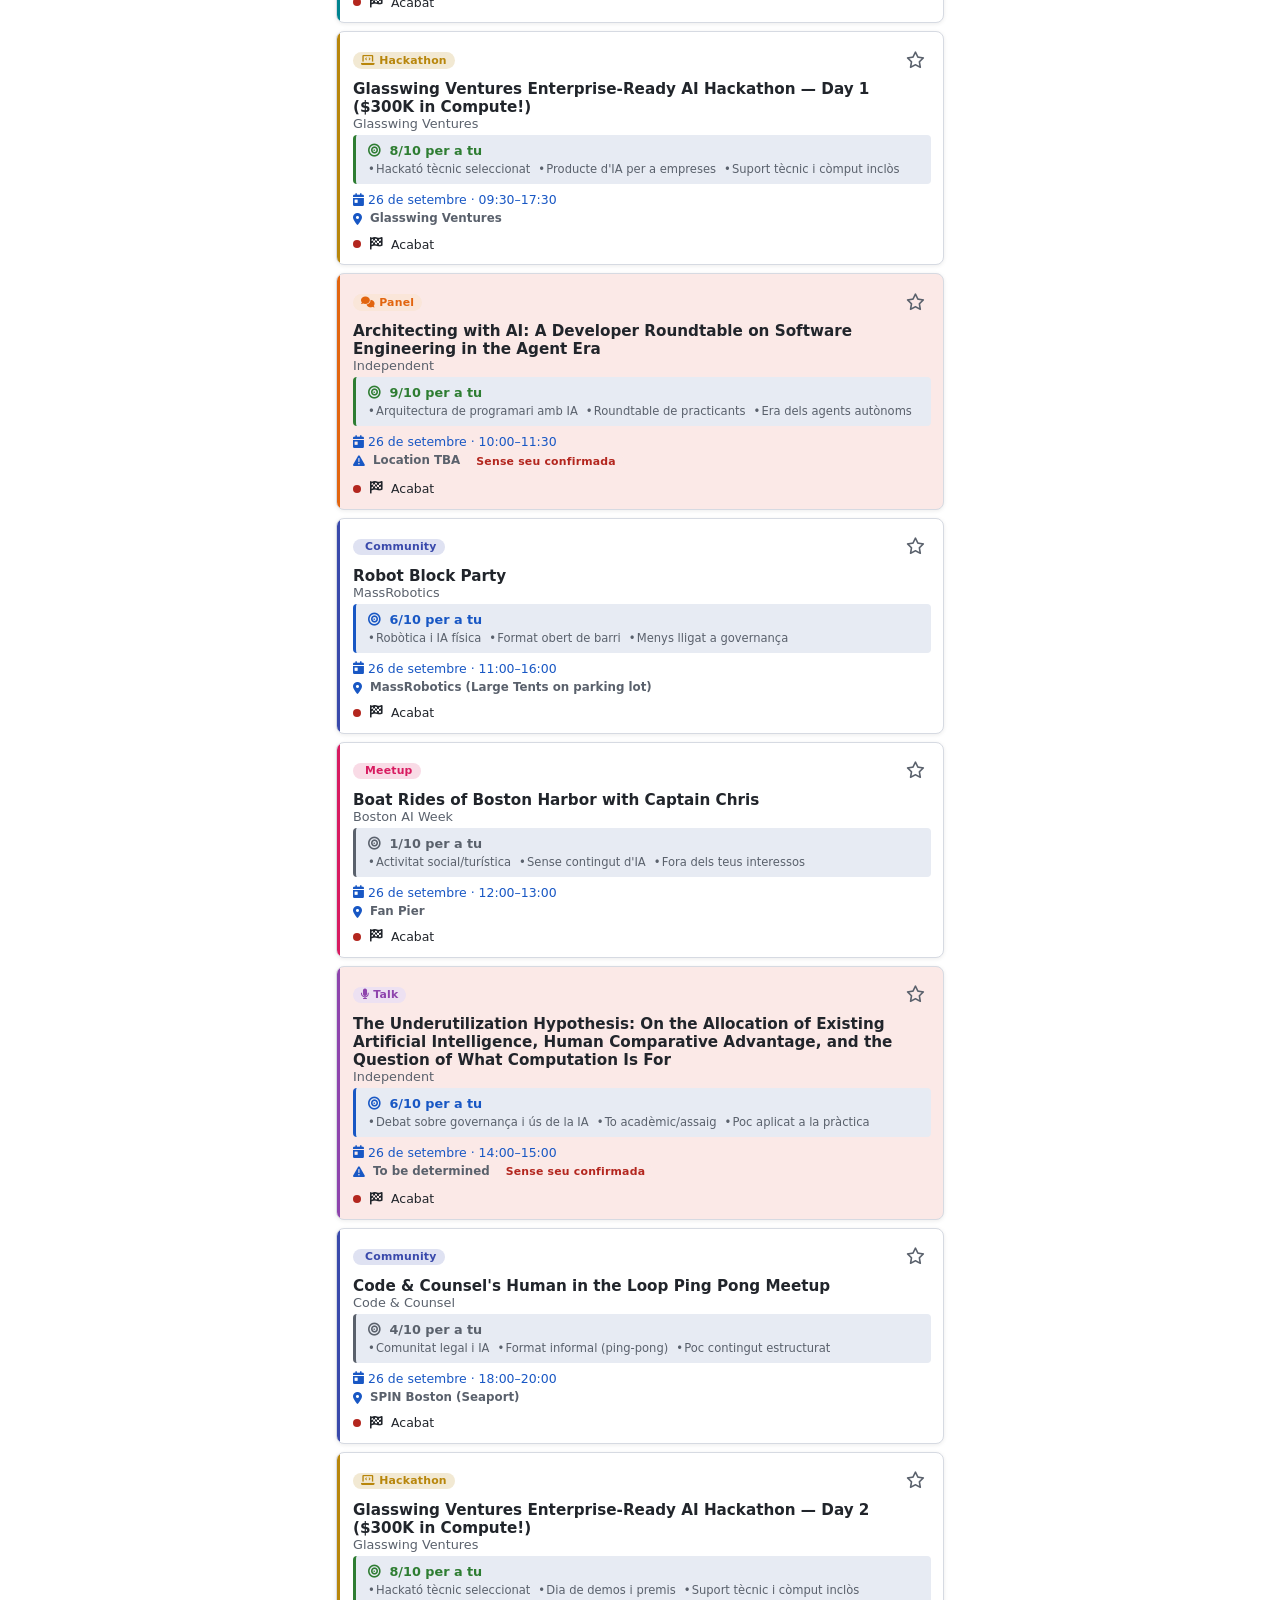
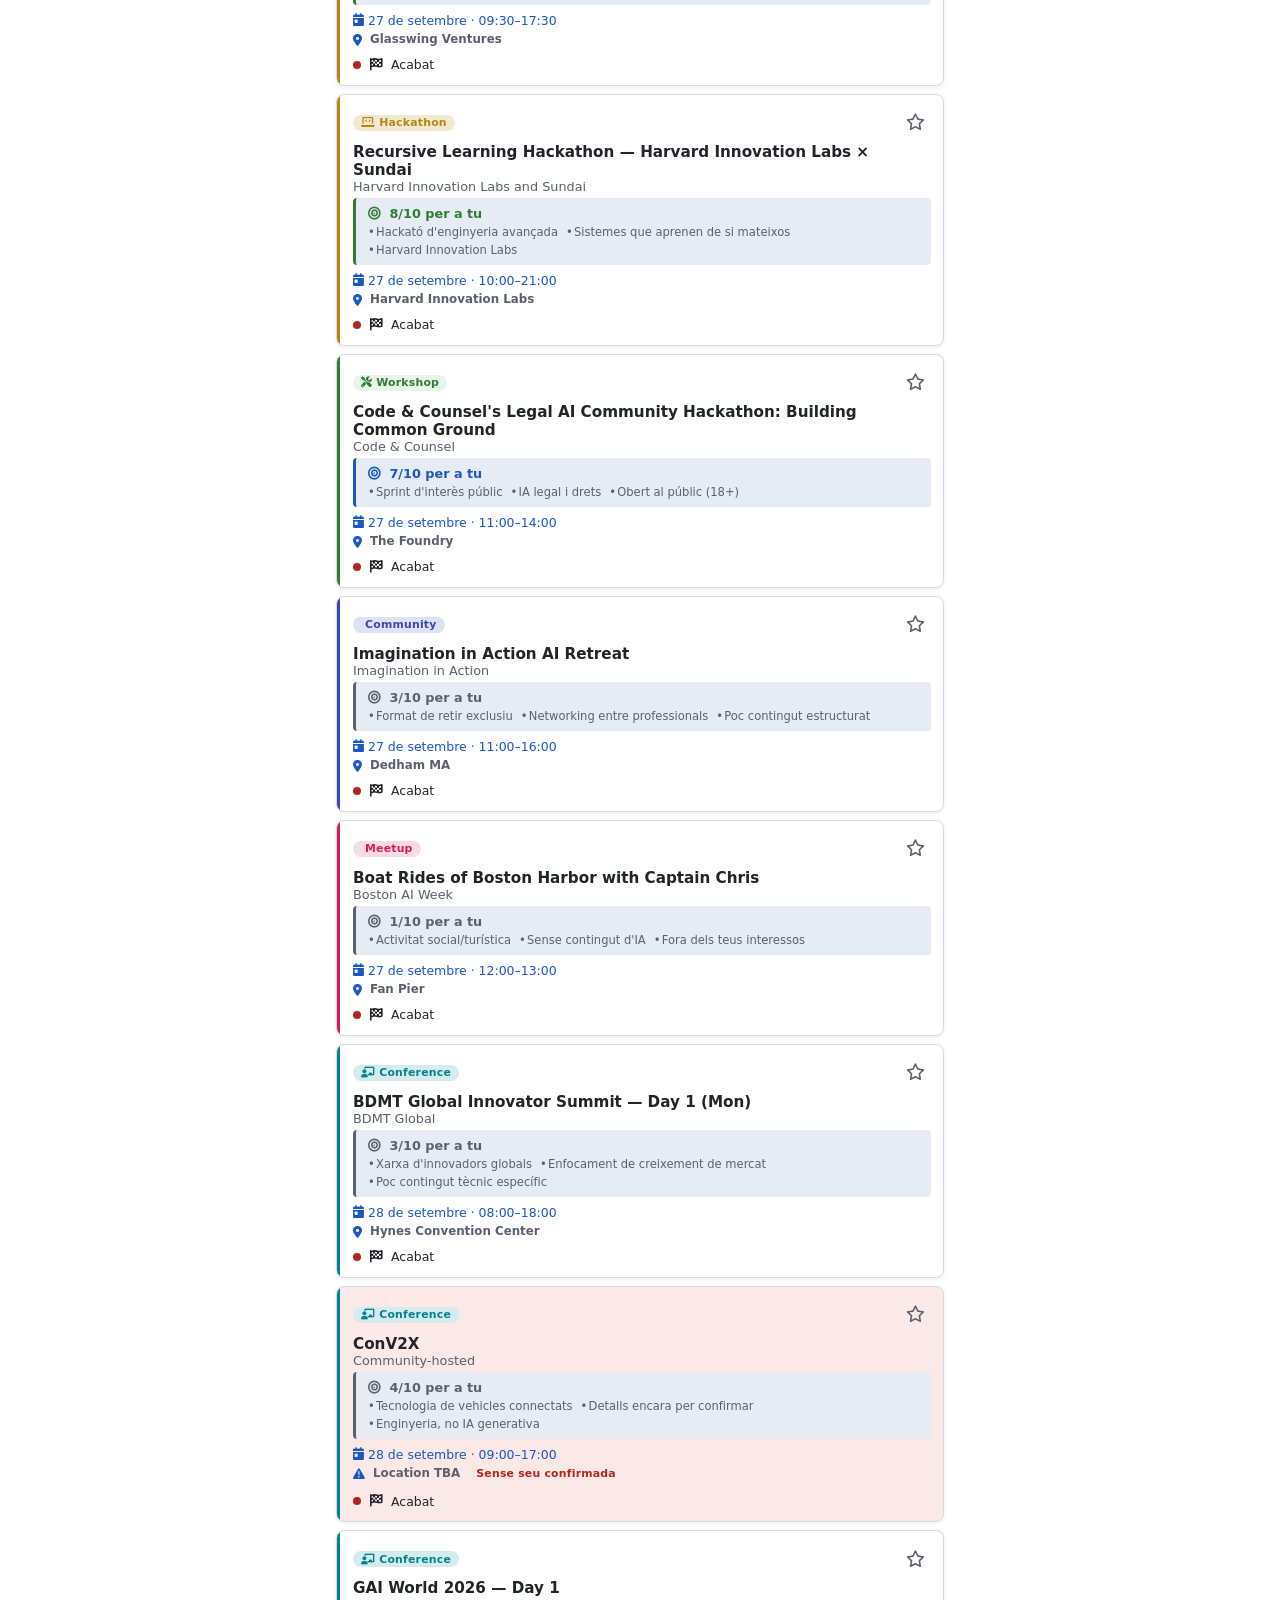
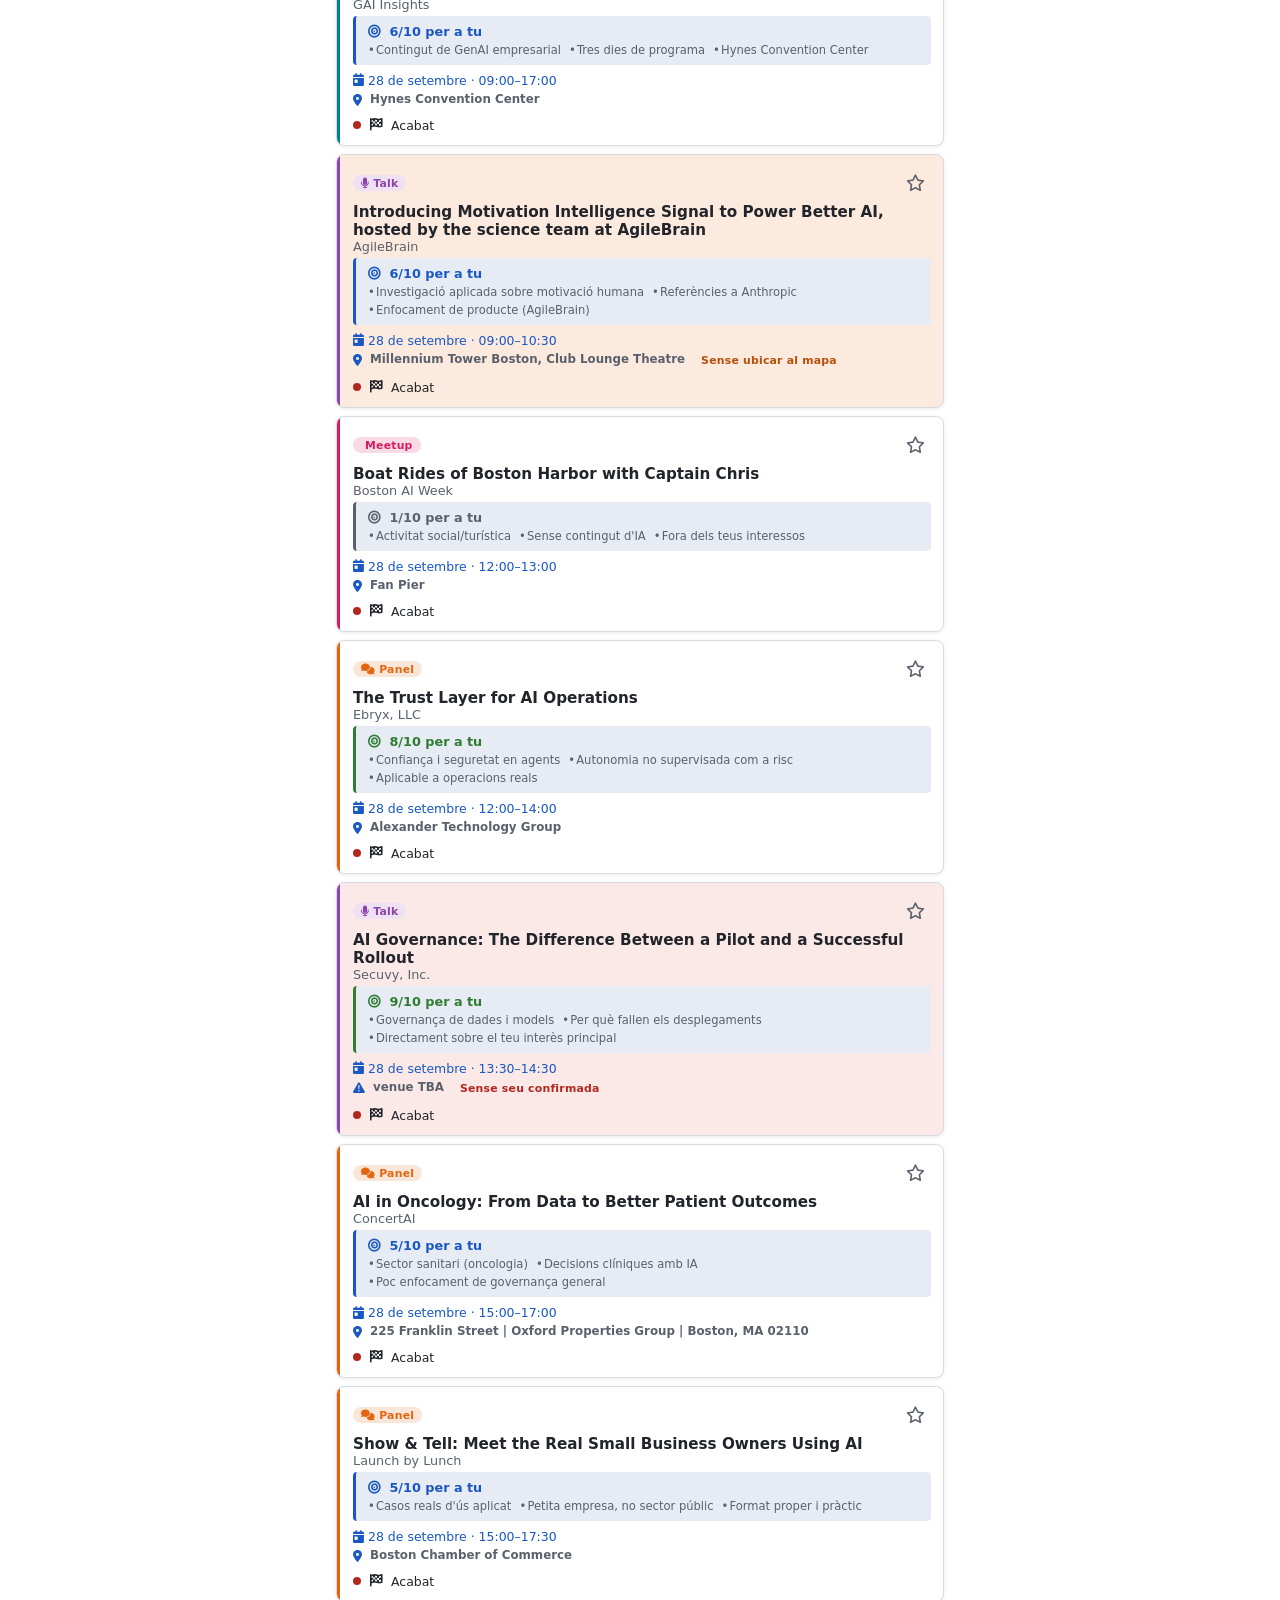
==== commit 0cbe54c2: "Explora: afegeix filtre "Hi vaig" (mostrar només els esdeveniments triats) Tercer toggle a la barra " ====
--- a/index.html
+++ b/index.html
@@ -60,6 +60,9 @@
       <button class="ds-button ds-button--sm ds-button--ghost" id="btn-filter-pendents" type="button">
         <i class="fa-solid fa-circle" aria-hidden="true"></i> Pendents
       </button>
+      <button class="ds-button ds-button--sm ds-button--ghost" id="btn-filter-triats" type="button">
+        <i class="fa-solid fa-circle-check" aria-hidden="true"></i> Hi vaig
+      </button>
     </div>
 
     <div class="aiwb-explora-toolbar">
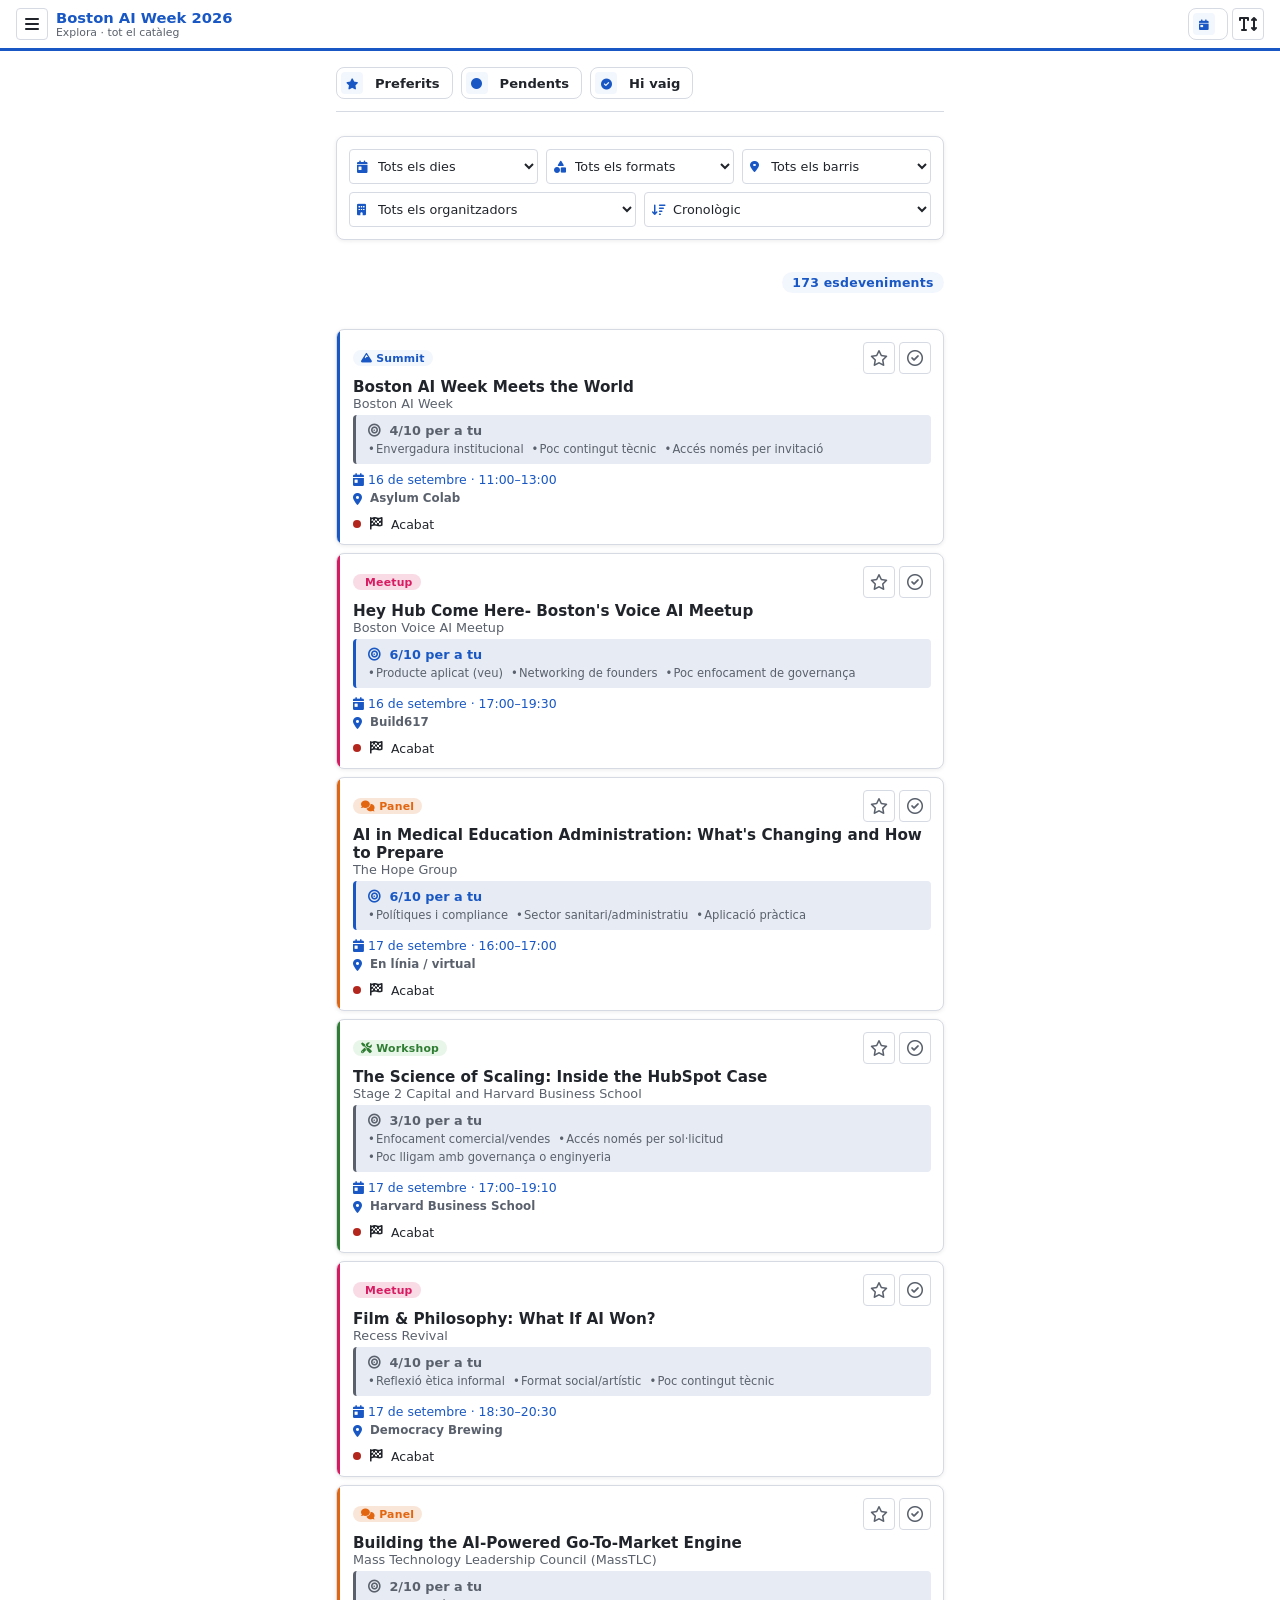
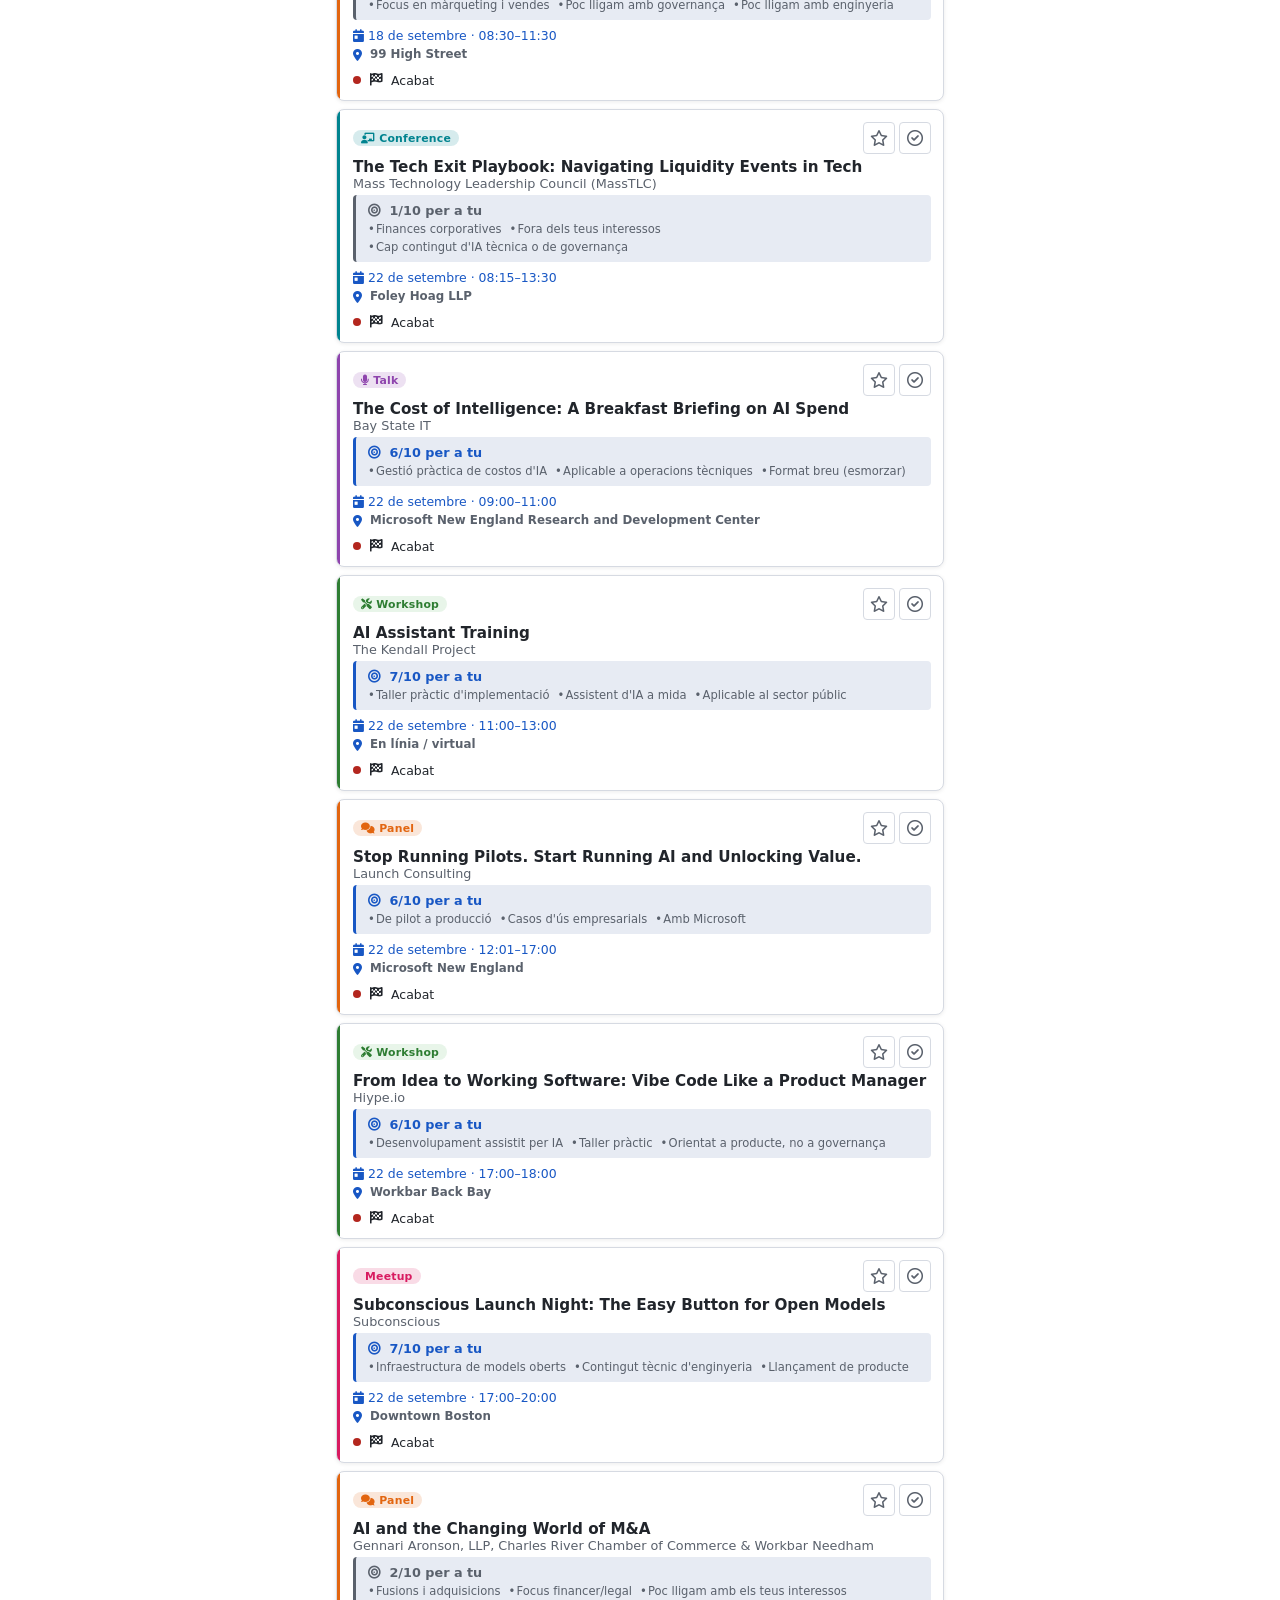
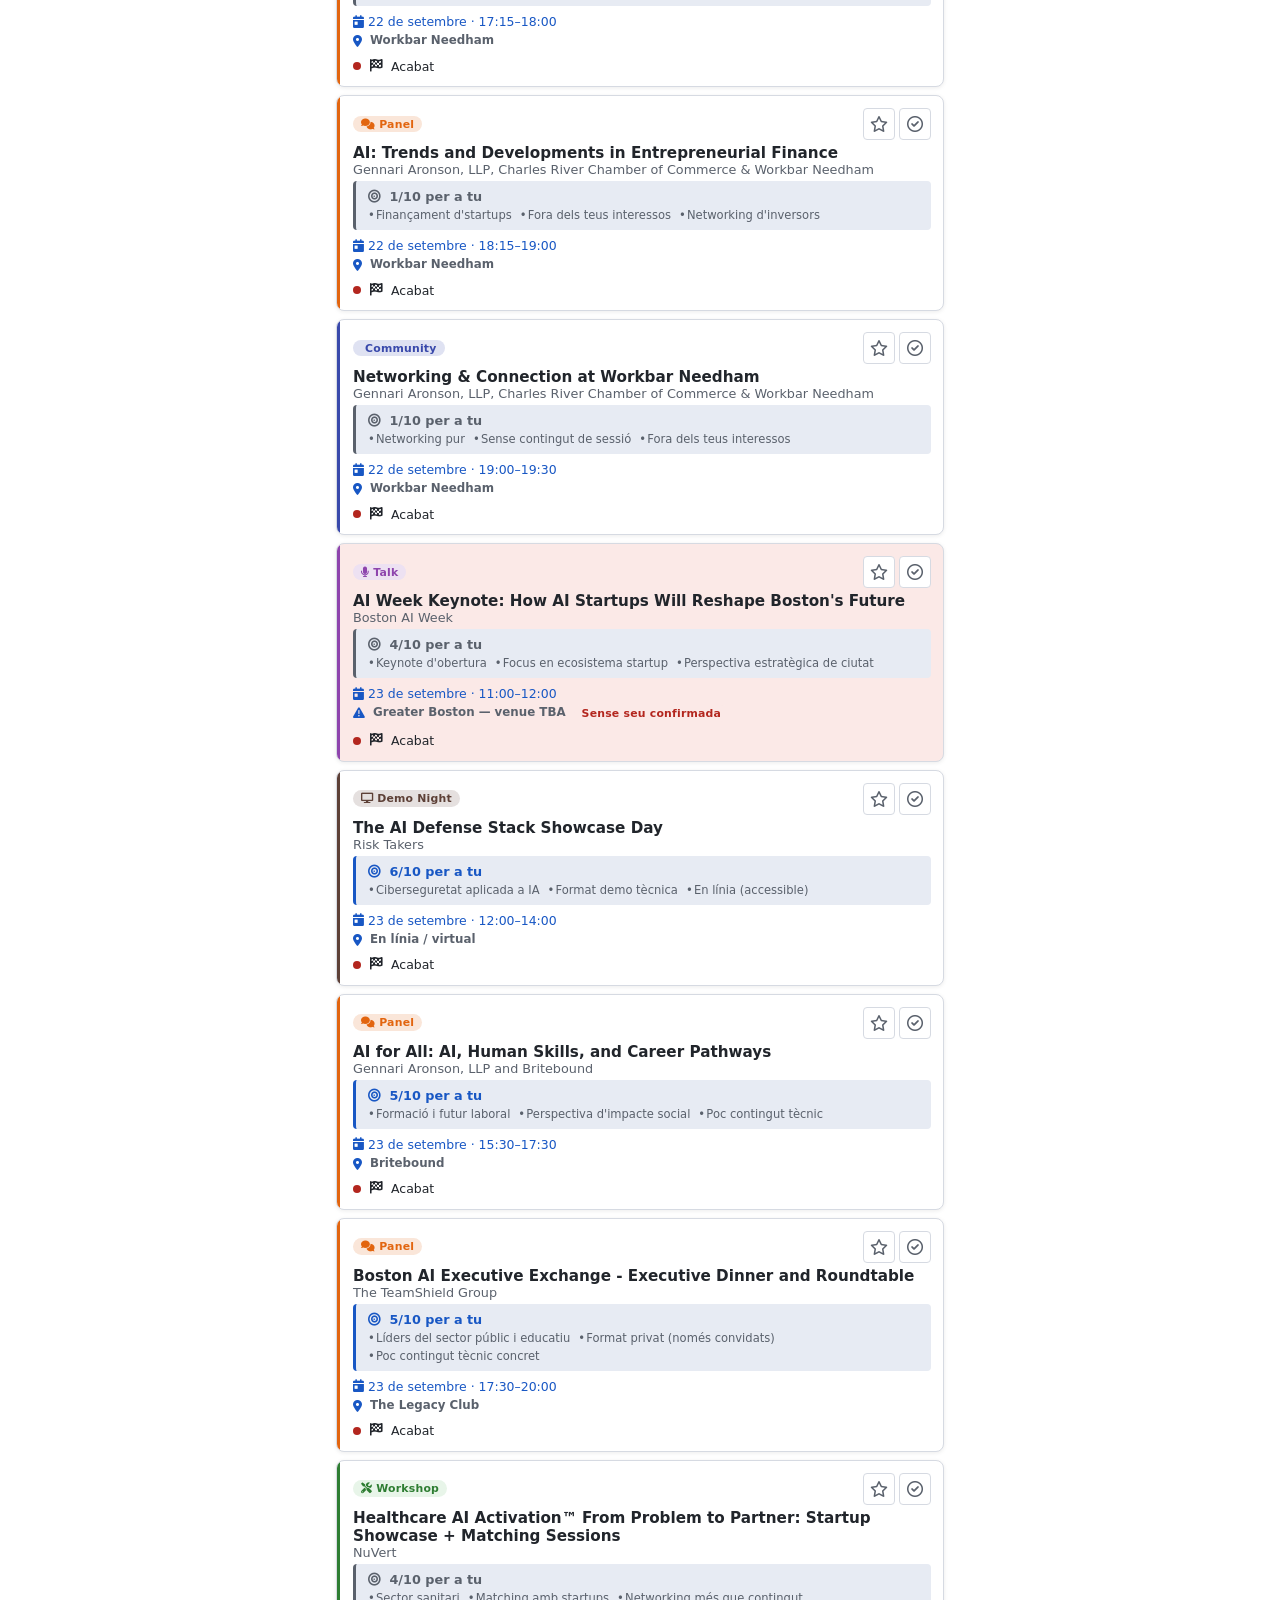
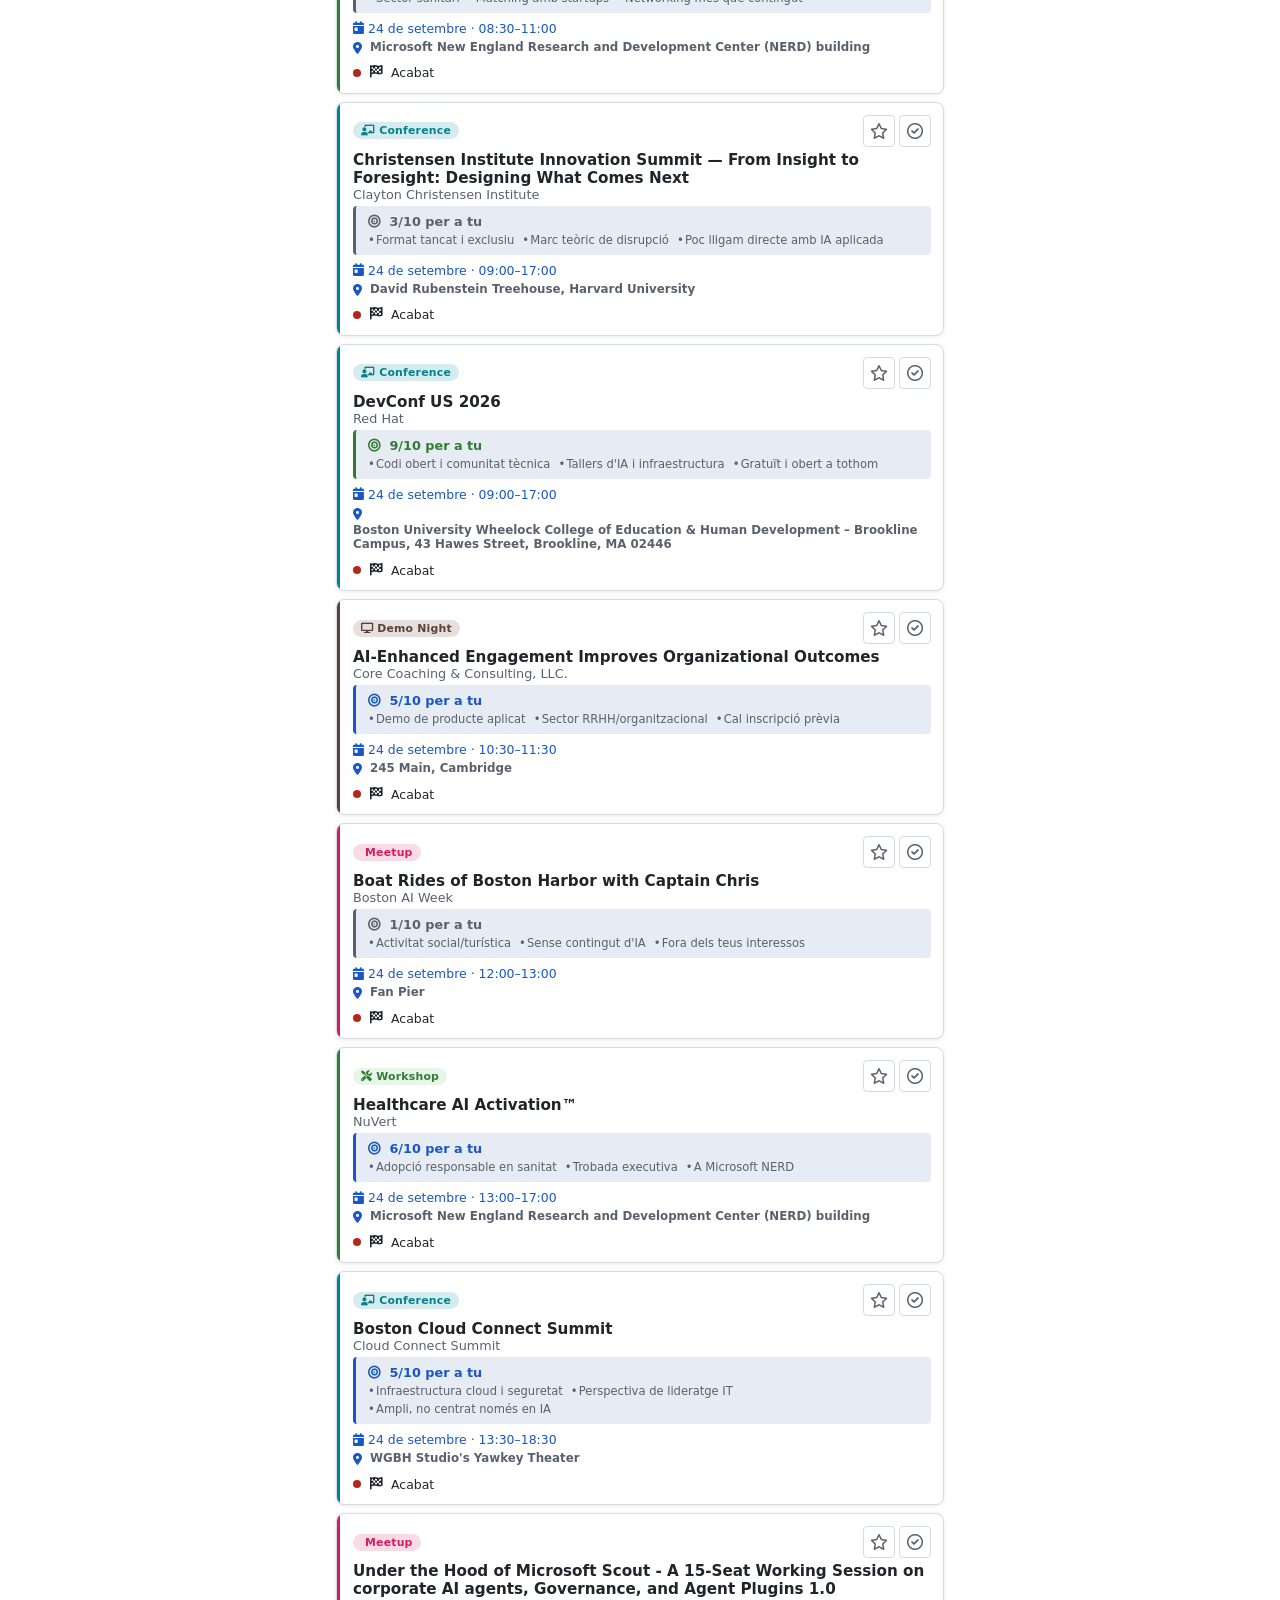
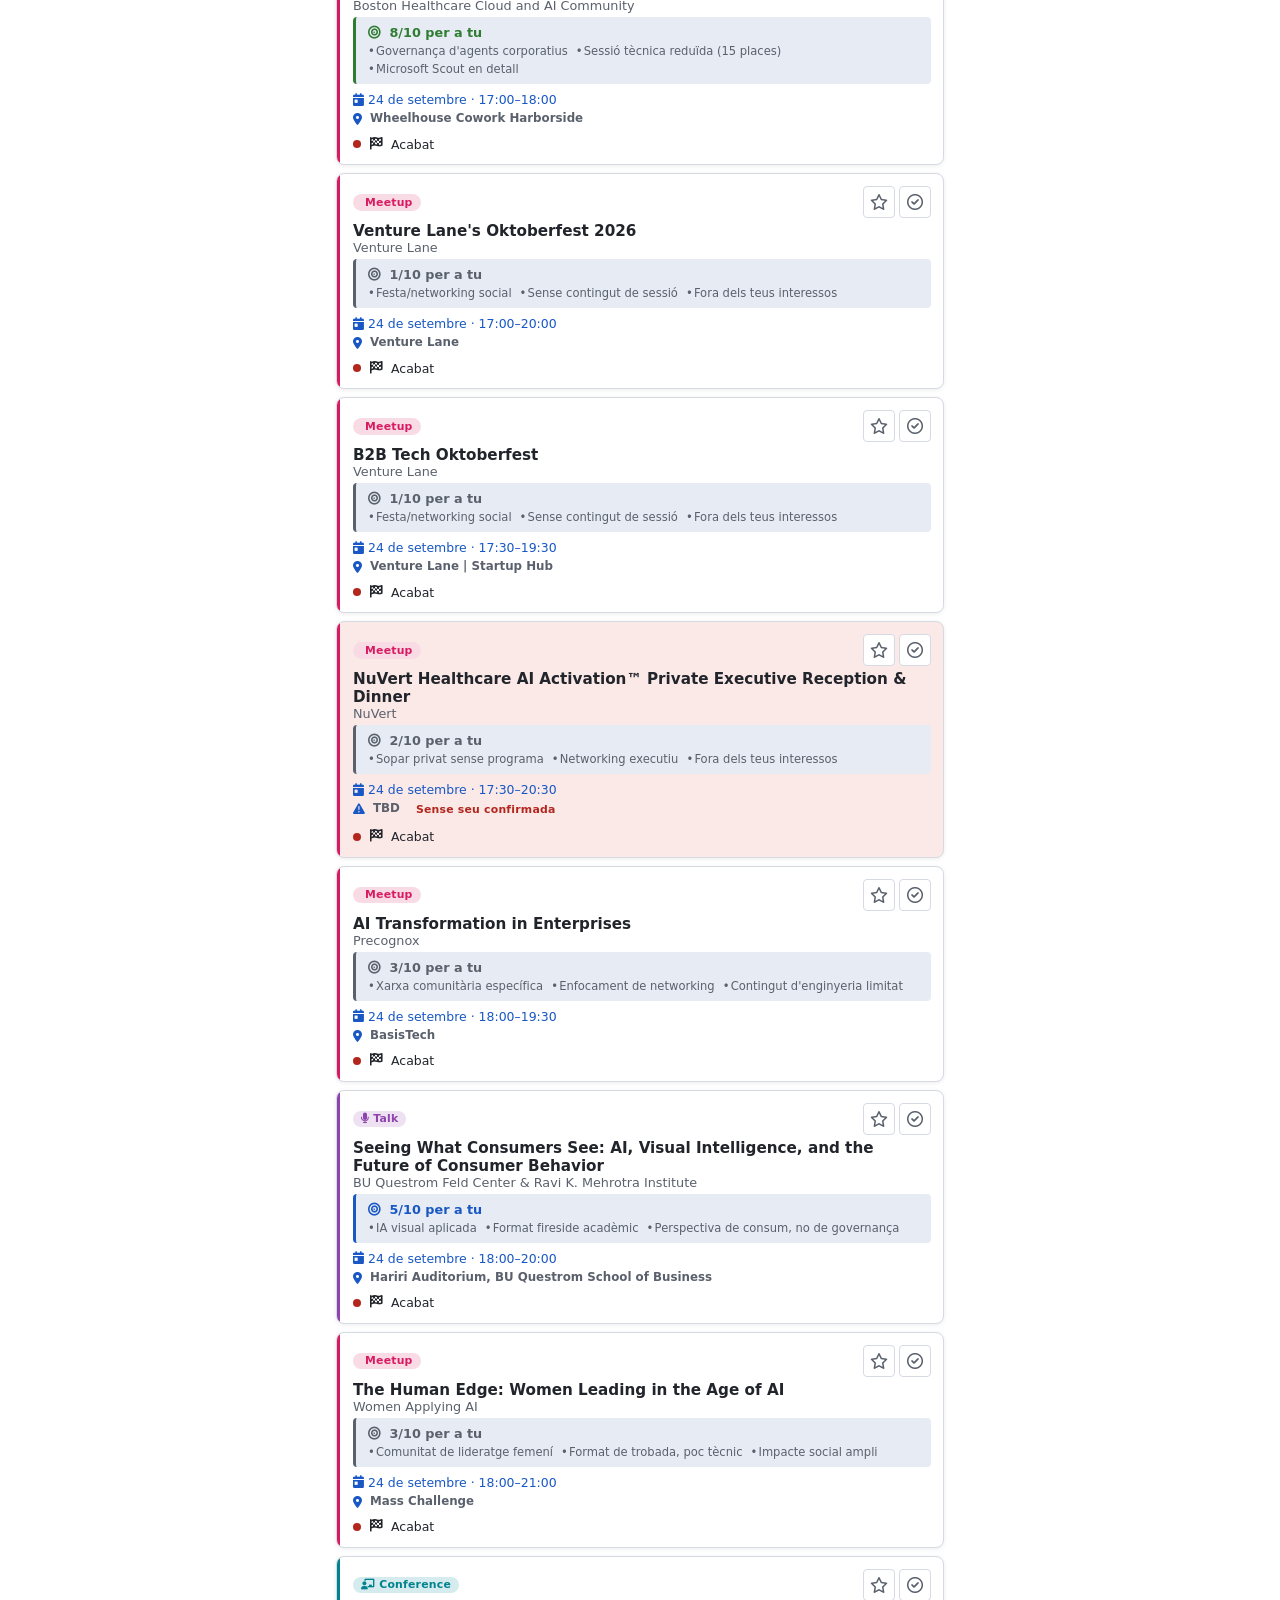
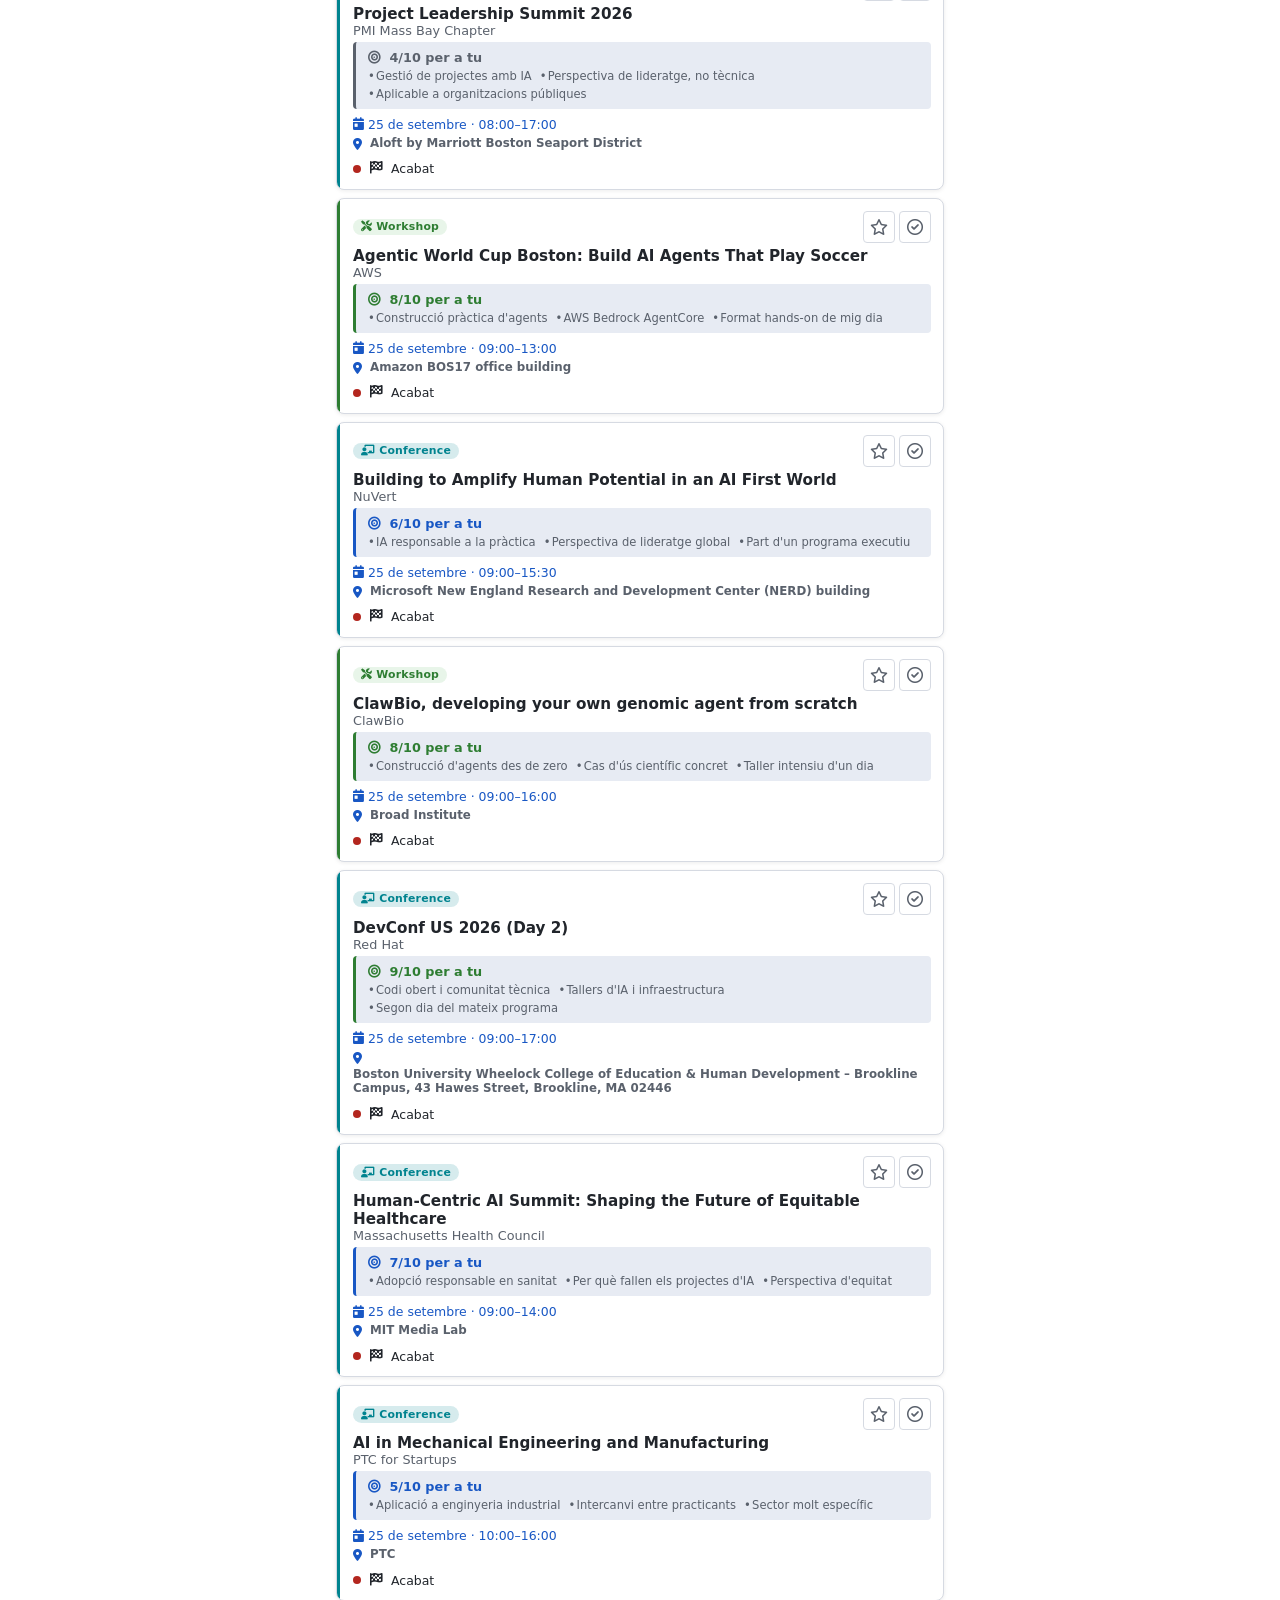
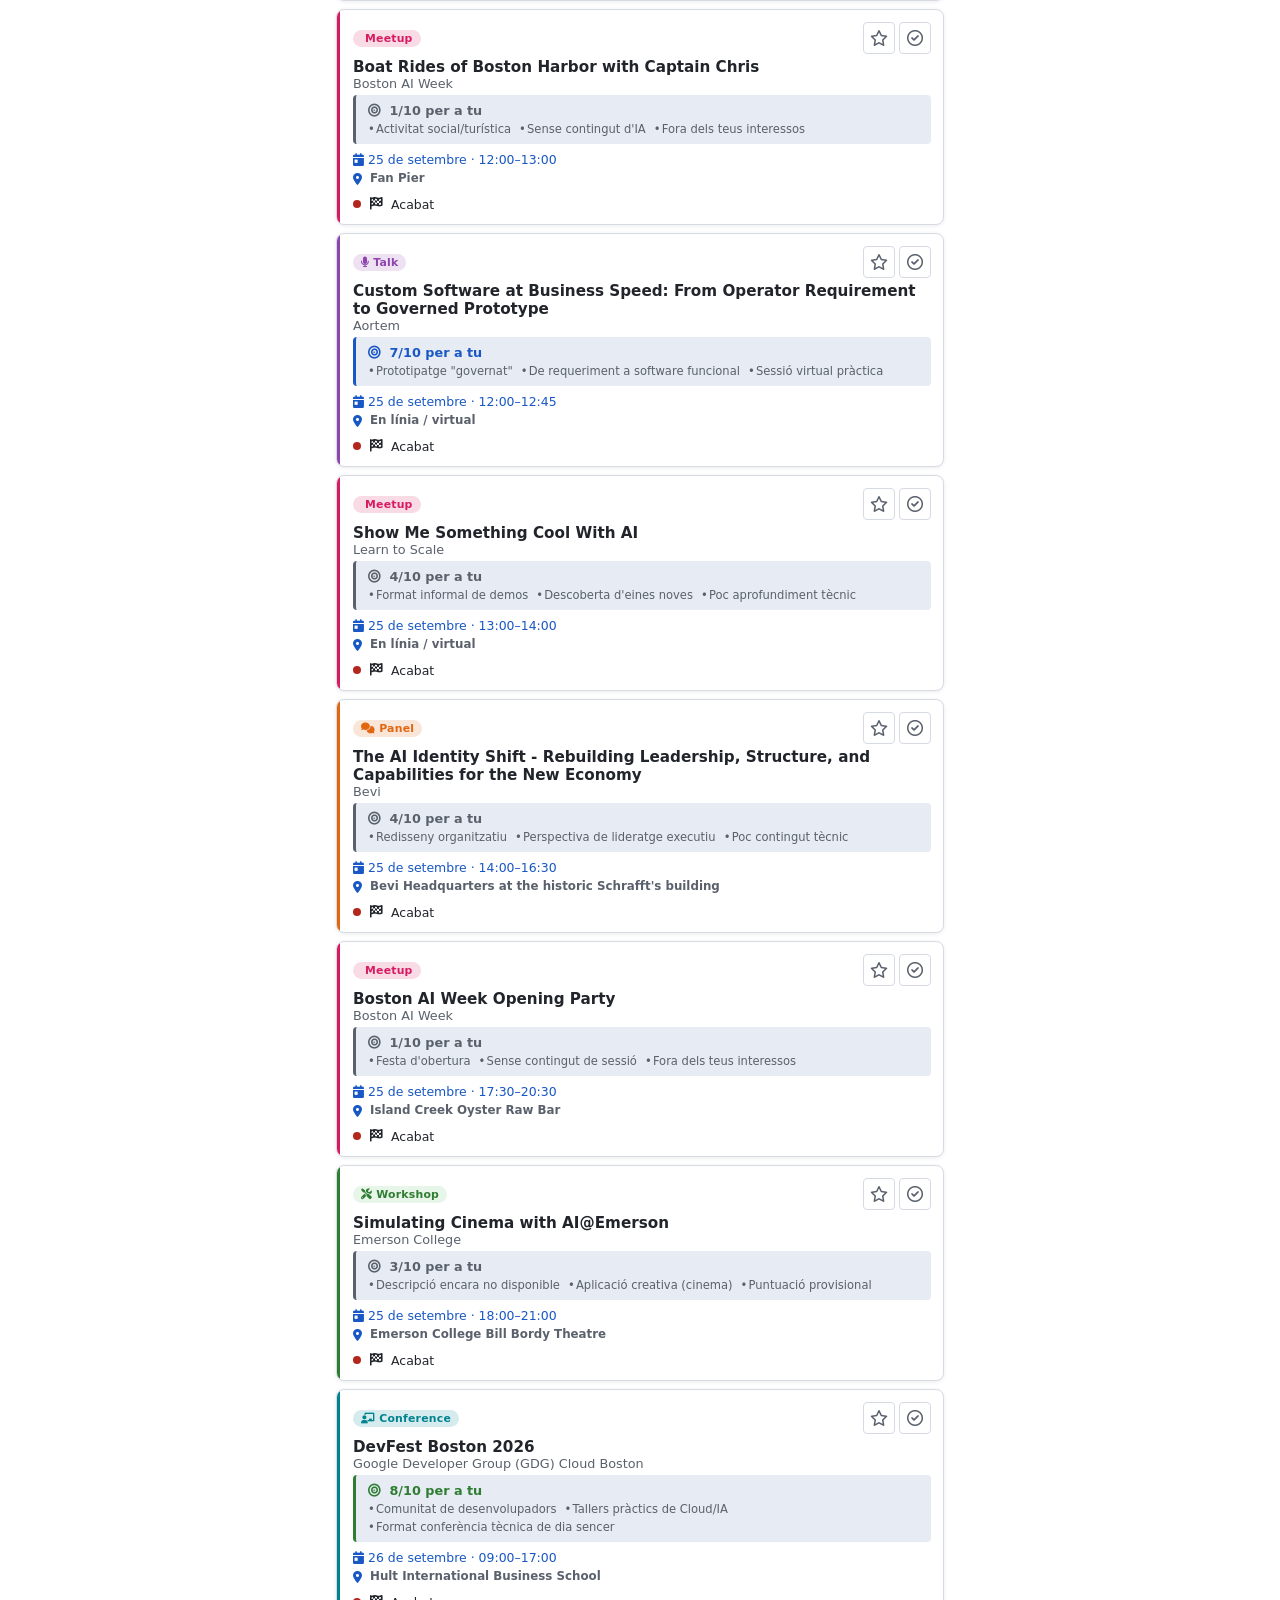
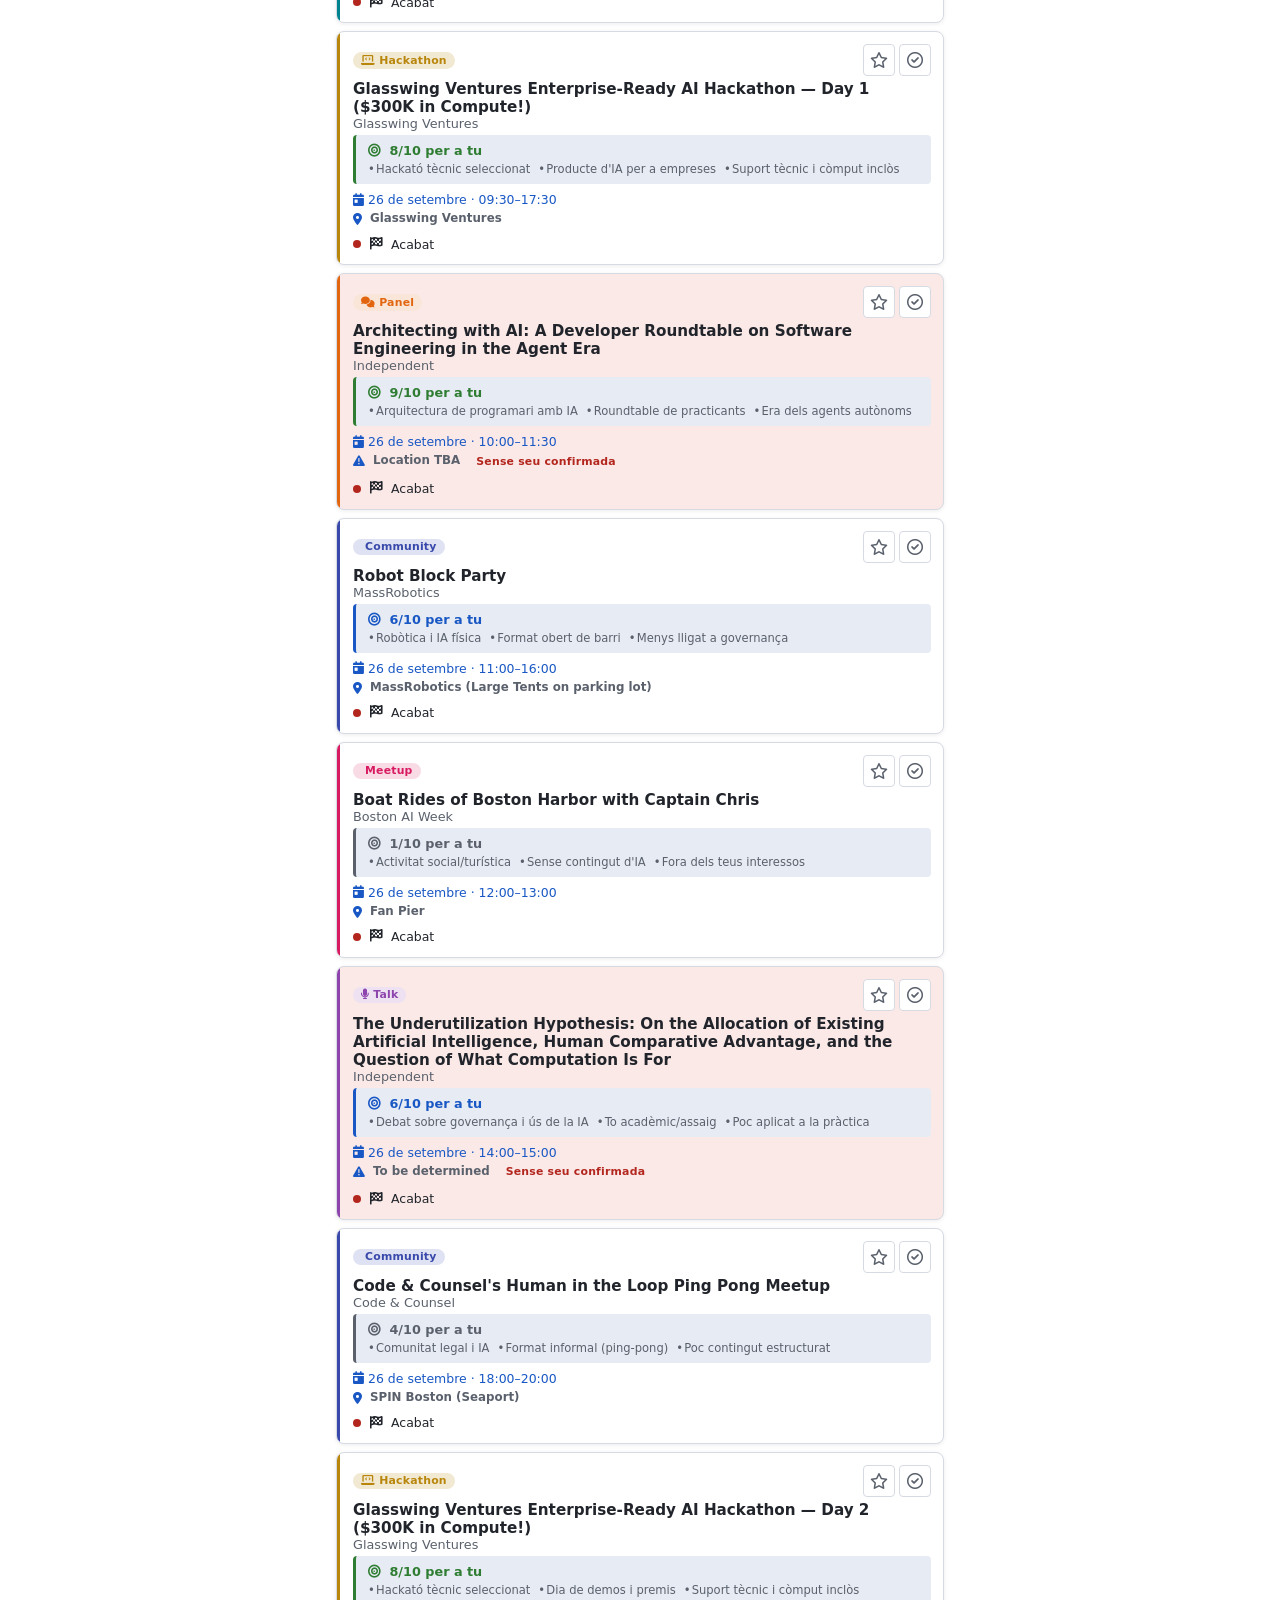
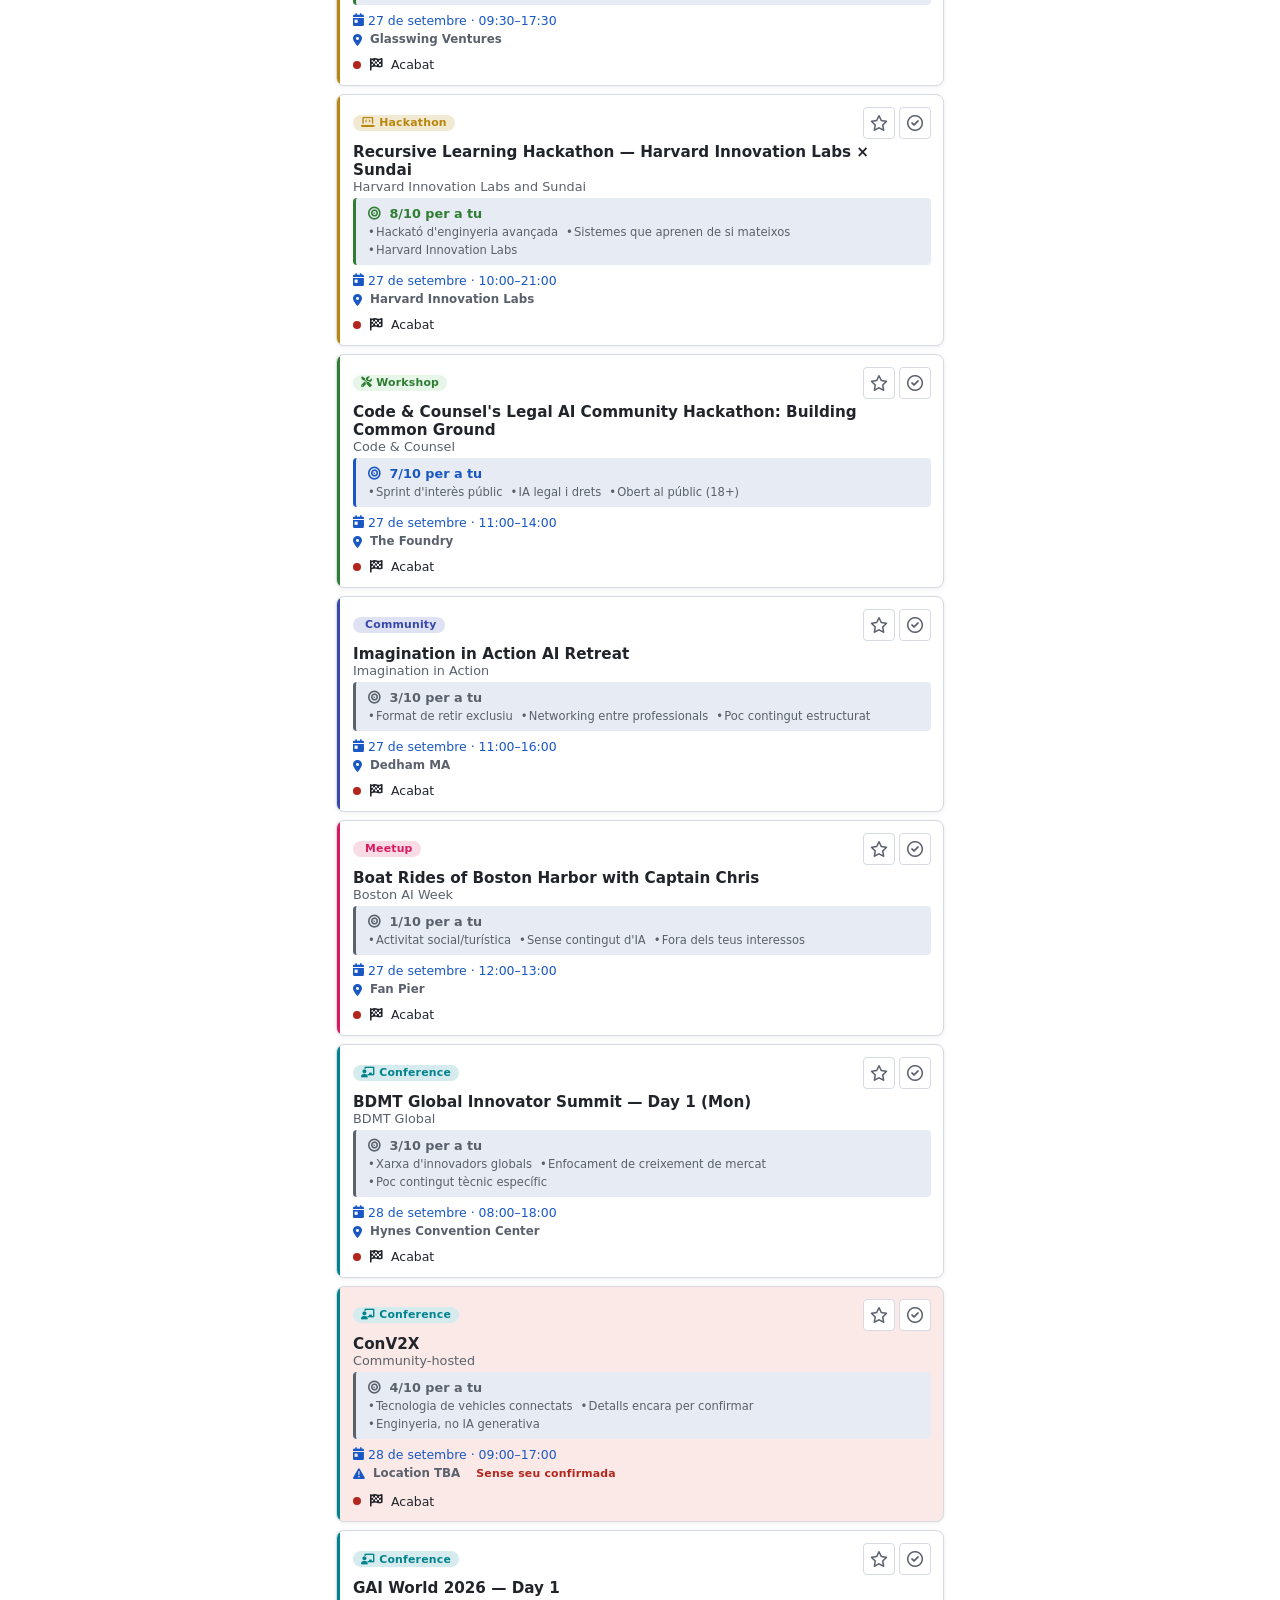
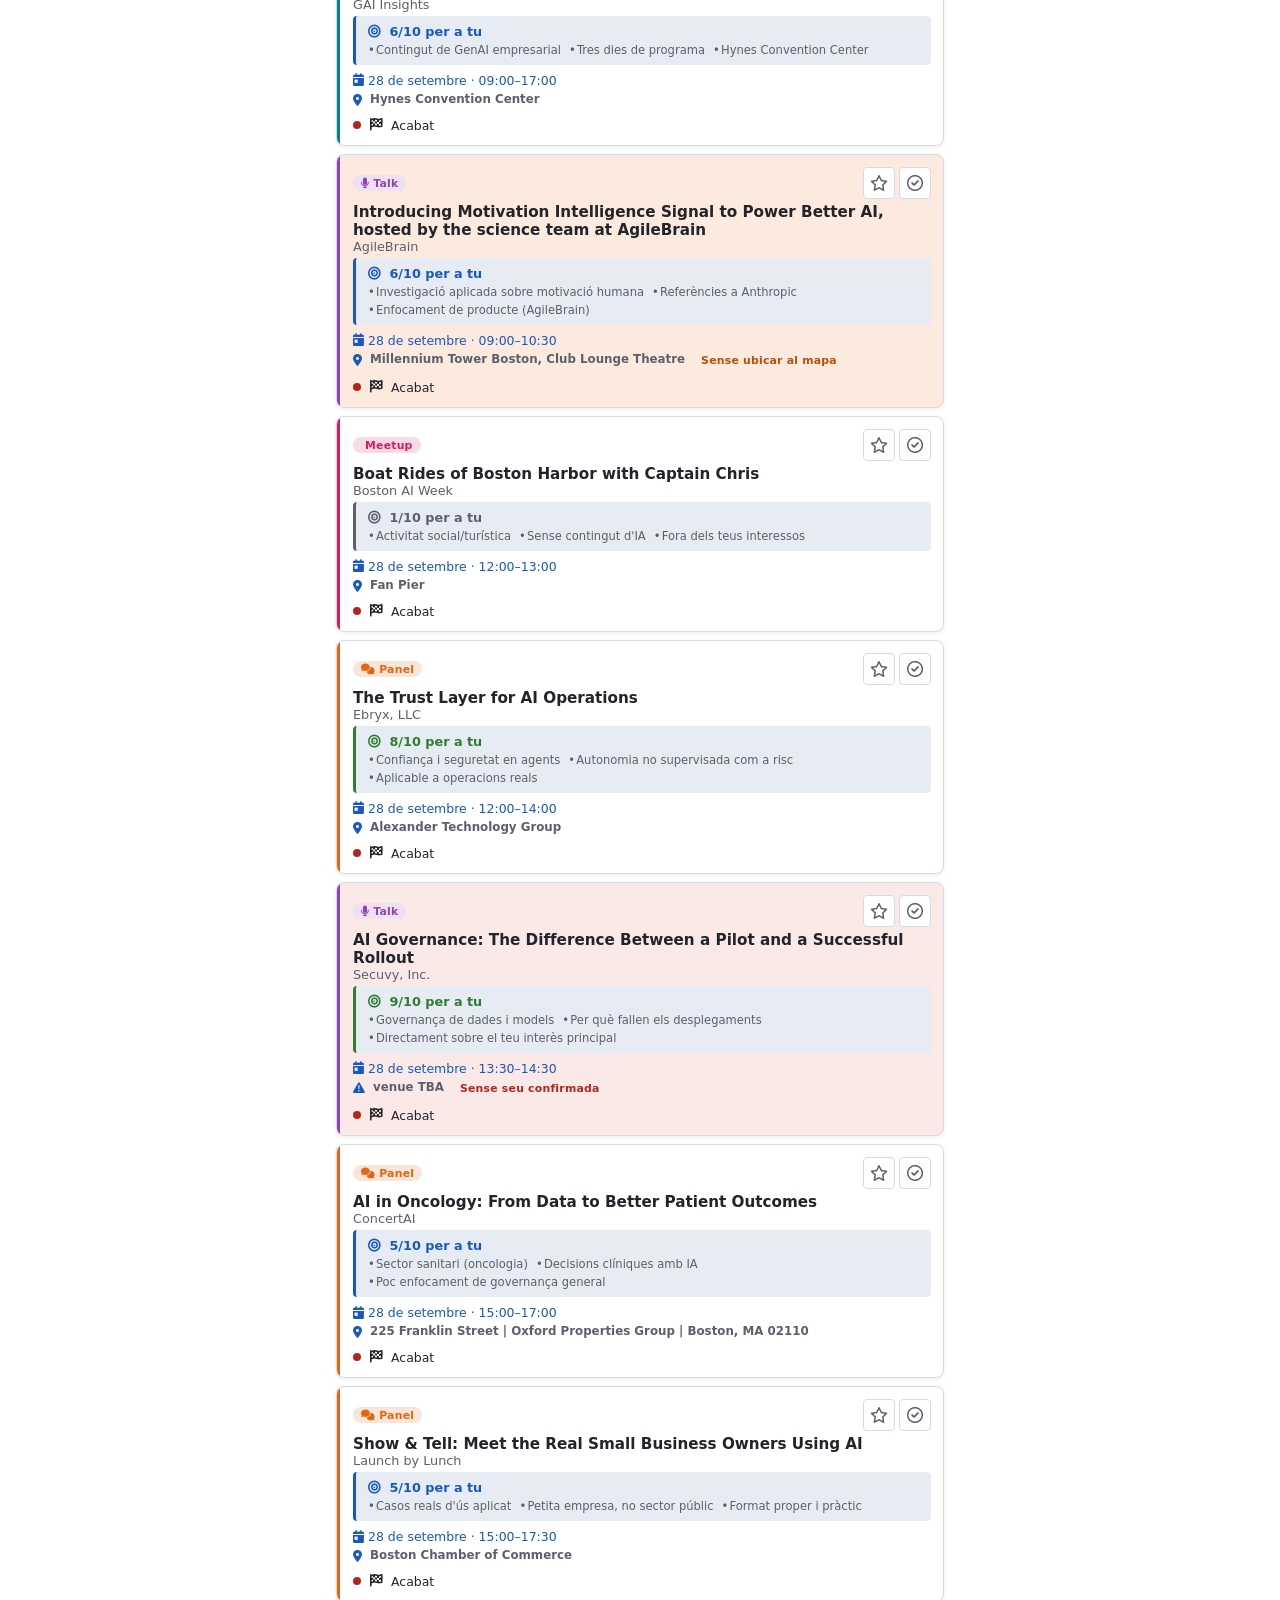
==== commit e1b3117d: "Afegeix còpia de seguretat de preferits/"hi vaig"/ruta + recordatori L'usuari va perdre tots els pre" ====
--- a/index.html
+++ b/index.html
@@ -15,6 +15,7 @@
   <link rel="stylesheet" href="assets/css/layout.css">
   <link rel="stylesheet" href="assets/css/components/card.css">
   <link rel="stylesheet" href="assets/css/components/badge.css">
+  <link rel="stylesheet" href="assets/css/components/alert.css">
   <link rel="stylesheet" href="assets/css/components/status.css">
   <link rel="stylesheet" href="assets/css/components/button.css">
   <link rel="stylesheet" href="assets/css/components/input.css">
@@ -52,6 +53,8 @@
     </div>
   </header>
 
+  <div id="aiwb-backup-reminder"></div>
+
   <main id="main-content" class="ds-main" tabindex="-1">
     <div class="aiwb-filters" role="group" aria-label="Filtres" style="padding:0 0 var(--ds-space-3);">
       <button class="ds-button ds-button--sm ds-button--ghost" id="btn-filter-preferits" type="button">
@@ -197,6 +200,18 @@
           </span>
         </a>
       </nav>
+      <hr class="aiwb-nav-menu__divider">
+      <div class="aiwb-backup-actions">
+        <button class="ds-button ds-button--sm ds-button--ghost" id="btn-backup-save" type="button">
+          <i class="fa-solid fa-download" aria-hidden="true"></i> Desa una còpia
+        </button>
+        <button class="ds-button ds-button--sm ds-button--ghost" id="btn-backup-restore" type="button">
+          <i class="fa-solid fa-upload" aria-hidden="true"></i> Restaura una còpia
+        </button>
+        <input type="file" id="aiwb-backup-file" accept="application/json" hidden>
+      </div>
+      <p class="ds-text ds-text--sm ds-text--muted">Preferits, "hi vaig" i ruta es guarden només en aquest navegador — Safari els pot esborrar si no obres l'app en uns dies. Fes una còpia de tant en tant.</p>
+
     </div>
   </dialog>
 
@@ -211,6 +226,7 @@
   <script src="js/fontsize.js"></script>
   <script src="js/navmenu.js"></script>
   <script src="js/planmode.js"></script>
+  <script src="js/backup.js"></script>
   <script src="js/explora.js"></script>
 </body>
 </html>
--- a/assets/css/components/alert.css
+++ b/assets/css/components/alert.css
@@ -0,0 +1,96 @@
+/* ============================================================
+   design-system / components / alert.css
+   Model .alert/.callout de ControlDePresencia, generalitzat amb
+   les variants d'estat estàndard del design-system.
+   ============================================================ */
+
+/* --ds-alert-color: color base de la variant (blau primari per
+   defecte) — alimenta la barra esquerra i el botó de tancar. */
+.ds-alert {
+  position: relative;
+  display: flex;
+  align-items: center;
+  gap: var(--ds-space-3);
+  padding: var(--ds-space-3) var(--ds-space-4);
+  border-radius: var(--ds-radius-sm);
+  background: var(--ds-color-primary-xlight);
+  color: var(--ds-color-text);
+  border-left: 4px solid var(--ds-alert-color, var(--ds-color-primary));
+}
+
+/* Icona d'obertura de l'alerta: ja NO és una <i> solta — es mostra
+   dins una capsa .ds-icon-box (icon.css) amb --solid i variant de
+   color a joc, i border-radius: 50% inline al marcatge perquè quedi
+   circular (icon.css defineix capsa quadrada arrodonida per defecte). */
+.ds-alert__icon {
+  font-size: 1rem;
+  flex-shrink: 0;
+  color: inherit;
+}
+
+.ds-alert--ok {
+  background: var(--ds-color-success-bg);
+  color: var(--ds-color-text);
+  --ds-alert-color: var(--ds-color-success);
+}
+
+.ds-alert--warn {
+  background: var(--ds-color-warning-bg);
+  color: var(--ds-color-text);
+  --ds-alert-color: var(--ds-color-warning);
+}
+
+.ds-alert--danger {
+  background: var(--ds-color-danger-bg);
+  color: var(--ds-color-text);
+  --ds-alert-color: var(--ds-color-danger);
+}
+
+/* Variant discreta, model .doc-card--pending de
+   justificacioGeneralitat/www (vora discontínua sencera, sense barra
+   esquerra sòlida ni botó de tancar). */
+.ds-alert--pending {
+  background: var(--ds-color-surface);
+  border: 1px dashed var(--ds-color-border);
+  color: var(--ds-color-muted);
+  --ds-alert-color: var(--ds-color-muted);
+}
+
+/* Títol en negreta sobre el missatge — recuperat de .alert-title de
+   Tabler UI (docs.tabler.io/ui/components/alerts). Nota: .ds-alert
+   manté align-items: center (regla base) perquè la icona i el text
+   d'una sola línia quedin centrats; si s'usa .ds-alert__body amb
+   títol + text en dues línies, el bloc sencer es centra igualment
+   (no cal flex-start). */
+.ds-alert__body {
+  display: flex;
+  flex-direction: column;
+  gap: var(--ds-space-1);
+}
+
+.ds-alert__title {
+  font-weight: 700;
+  margin: 0;
+}
+
+/* Tancable — recuperat de .alert-dismissible de Tabler UI. El botó és
+   un .ds-icon-button (components/button.css) sense vora ni fons. */
+.ds-alert--dismissible {
+  padding-right: var(--ds-space-3);
+}
+
+/* Capsa quadrada tenyida del color de la variant (--ds-alert-color)
+   — mateixa mida/estructura que .ds-icon-button (button.css), amb
+   fons i vora sobreescrits perquè quedi acolorida en lloc de neutra. */
+.ds-alert__close {
+  margin-left: auto;
+  flex-shrink: 0;
+  background: color-mix(in srgb, var(--ds-alert-color, var(--ds-color-primary)) 15%, var(--ds-color-surface));
+  border-color: transparent;
+  color: var(--ds-alert-color, var(--ds-color-primary));
+  opacity: 1;
+}
+
+.ds-alert__close:hover {
+  background: color-mix(in srgb, var(--ds-alert-color, var(--ds-color-primary)) 28%, var(--ds-color-surface));
+}
--- a/assets/css/app.css
+++ b/assets/css/app.css
@@ -162,6 +162,17 @@
   color: var(--ds-color-muted);
 }
 
+.aiwb-nav-menu__divider {
+  border: none;
+  border-top: 1px solid var(--ds-color-border);
+  margin: var(--ds-space-3) 0;
+}
+.aiwb-backup-actions {
+  display: flex;
+  flex-wrap: wrap;
+  gap: var(--ds-space-2);
+}
+
 /* Fila de filtres ràpids (Preferits/Pendents). */
 .aiwb-filters {
   display: flex;
@@ -268,25 +279,37 @@
   min-height: 0;
 }
 
-.aiwb-card__attending { color: var(--ds-color-success); margin-left: auto; }
-
-.aiwb-card__fav-btn {
+/* Preferit + "Hi vaig": requadrats, un al costat de l'altre, en aquest
+   ordre (a petició de l'usuari, 13/09/2026) — abans "Hi vaig" només es
+   podia marcar des de la fitxa; ara també des de la targeta petita. */
+.aiwb-card__action-btns {
   margin-left: auto;
+  display: flex;
+  gap: var(--ds-space-1);
+  flex-shrink: 0;
+}
+.aiwb-card__action-btn {
   width: 32px;
   height: 32px;
   display: inline-flex;
   align-items: center;
   justify-content: center;
-  border-radius: 50%;
-  border: none;
-  background: transparent;
-  color: var(--ds-color-muted);
-  font-size: 1.05rem;
+  border-radius: var(--ds-radius-sm);
+  border: 1px solid var(--ds-color-border);
+  background: var(--ds-color-surface);
+  color: var(--ds-color-muted);
+  font-size: 1rem;
   cursor: pointer;
 }
-.aiwb-card__attending ~ .aiwb-card__fav-btn { margin-left: var(--ds-space-1); }
-.aiwb-card__fav-btn:hover { background: var(--ds-color-surface-alt); }
-.aiwb-card__fav-btn.is-active { color: var(--ds-color-warning); }
+.aiwb-card__action-btn:hover { background: var(--ds-color-surface-alt); }
+.aiwb-card__action-btn--fav.is-active {
+  color: var(--ds-color-warning);
+  border-color: var(--ds-color-warning);
+}
+.aiwb-card__action-btn--attend.is-active {
+  color: var(--ds-color-success);
+  border-color: var(--ds-color-success);
+}
 
 .aiwb-card__body {
   display: block;
@@ -626,6 +649,16 @@
 
 .aiwb-fitxa__description p + p {
   margin-top: var(--ds-space-3);
+}
+/* Bug real (13/09/2026): alguns textos raspats porten un URL llarg sense
+   espais enmig d'una frase (p. ex. "Press release: https://www.einpress
+   wire.com/article/..."). Sense overflow-wrap, aquest únic "mot" llarg
+   fa que el paràgraf (i la targeta sencera, per l'scrollWidth en cascada)
+   sobreïxi de l'amplada disponible i es desquadri. overflow-wrap és una
+   propietat heretada — n'hi ha prou de fixar-la aquí, no cal repetir-la a
+   cada <p> fill. */
+.aiwb-fitxa__description {
+  overflow-wrap: anywhere;
 }
 
 .aiwb-fitxa__actions {
